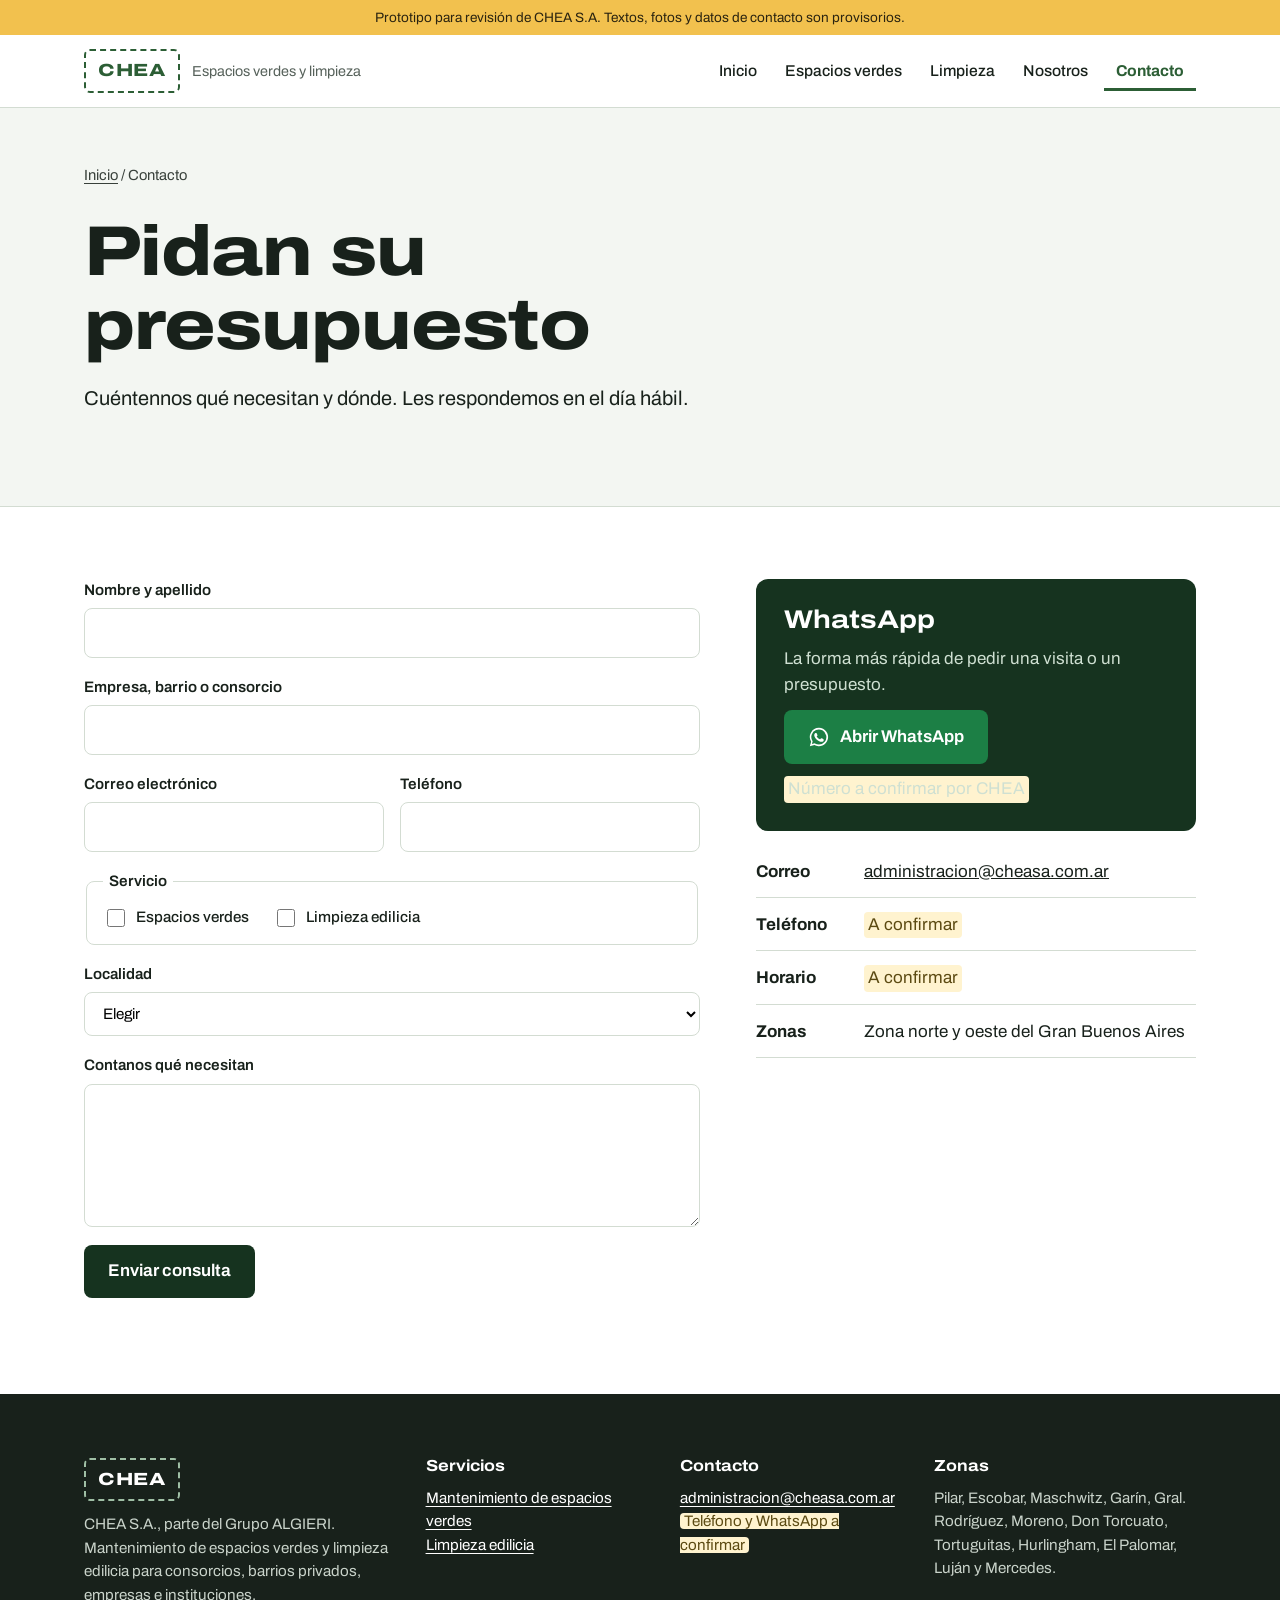
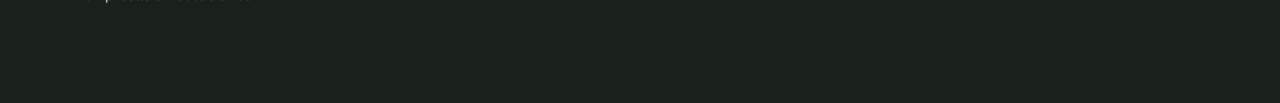
==== contacto/index.html @ 77648e19 "Prototipo del sitio CHEA: inicio, espacios verdes, limpieza, nosotros y contacto Co-Authored-By: Cla" ====
<!DOCTYPE html>
<html lang="es">
<head>
<meta charset="UTF-8">
<meta name="viewport" content="width=device-width, initial-scale=1">
<meta name="robots" content="noindex, nofollow">
<title>Contacto | CHEA</title>
<meta name="description" content="Pedí tu presupuesto de espacios verdes o limpieza.">
<link rel="preconnect" href="https://fonts.googleapis.com">
<link rel="preconnect" href="https://fonts.gstatic.com" crossorigin>
<link href="https://fonts.googleapis.com/css2?family=Archivo:wdth,wght@62..125,400..800&display=swap" rel="stylesheet">
<link rel="stylesheet" href="/styles.css">
</head>
<body class="pg-contacto">
<p class="demo-bar">Prototipo para revisión de CHEA S.A. Textos, fotos y datos de contacto son provisorios.</p>
<header class="site-head">
  <div class="wrap head-in">
    <a class="brand" href="/" aria-label="CHEA, ir al inicio">
      <span class="logo-slot" title="Acá va el logo de CHEA">CHEA</span>
      <span class="brand-sub">Espacios verdes y limpieza</span>
    </a>
    <button class="menu-btn" type="button" aria-expanded="false" aria-controls="menu">Menú</button>
    <nav id="menu" class="nav"><a href="/">Inicio</a><a href="/espacios-verdes/">Espacios verdes</a><a href="/limpieza/">Limpieza</a><a href="/nosotros/">Nosotros</a><a href="/contacto/" aria-current="page">Contacto</a></nav>
  </div>
</header>
<main>

<section class="page-hero">
  <div class="wrap">
    <p class="crumb"><a href="/">Inicio</a> / Contacto</p>
    <h1>Pidan su presupuesto</h1>
    <p class="hero-sub">Cuéntennos qué necesitan y dónde. Les respondemos en el día hábil.</p>
  </div>
</section>

<section class="contact">
  <div class="wrap contact-grid">
    <form id="contactForm" class="form">
      <label>Nombre y apellido<input name="nombre" autocomplete="name" required></label>
      <label>Empresa, barrio o consorcio<input name="empresa" autocomplete="organization"></label>
      <div class="two">
        <label>Correo electrónico<input type="email" name="email" autocomplete="email" required></label>
        <label>Teléfono<input type="tel" name="tel" autocomplete="tel"></label>
      </div>
      <fieldset>
        <legend>Servicio</legend>
        <label class="chk"><input type="checkbox" name="servicio" value="verdes"> Espacios verdes</label>
        <label class="chk"><input type="checkbox" name="servicio" value="limpieza"> Limpieza edilicia</label>
      </fieldset>
      <label>Localidad<select name="zona"><option value="">Elegir</option><option>Pilar</option><option>Escobar</option><option>Maschwitz</option><option>Garín</option><option>Gral. Rodríguez</option><option>Moreno</option><option>Don Torcuato</option><option>Tortuguitas</option><option>Hurlingham</option><option>El Palomar</option><option>Luján</option><option>Mercedes</option><option>Otra</option></select></label>
      <label>Contanos qué necesitan<textarea name="mensaje" rows="5"></textarea></label>
      <button class="btn btn-dark" type="submit">Enviar consulta</button>
      <p id="formMsg" class="form-msg" role="status" hidden></p>
    </form>
    <aside class="contact-side">
      <div id="whatsapp" class="wa-card">
        <h2>WhatsApp</h2>
        <p>La forma más rápida de pedir una visita o un presupuesto.</p>
        <a class="btn btn-wa" href="#whatsapp"><svg viewBox="0 0 24 24" aria-hidden="true"><path fill="currentColor" d="M12 2a10 10 0 0 0-8.6 15.1L2 22l5-1.3A10 10 0 1 0 12 2Zm0 18.2c-1.6 0-3.1-.4-4.4-1.2l-.3-.2-3 .8.8-2.9-.2-.3A8.2 8.2 0 1 1 12 20.2Zm4.5-6.1c-.2-.1-1.5-.7-1.7-.8-.2-.1-.4-.1-.6.1l-.8 1c-.1.2-.3.2-.5.1a6.7 6.7 0 0 1-3.3-2.9c-.3-.4.2-.4.7-1.3.1-.2 0-.3 0-.4l-.8-1.8c-.2-.5-.4-.4-.6-.4h-.5c-.2 0-.4.1-.7.3-.2.3-.9.9-.9 2.1s.9 2.4 1 2.6c.1.2 1.8 2.8 4.4 3.9 1.6.7 2.3.8 3.1.6.5-.1 1.5-.6 1.7-1.2.2-.6.2-1.1.2-1.2-.1-.1-.3-.2-.5-.3Z"/></svg>Abrir WhatsApp</a>
        <p class="ph">Número a confirmar por CHEA</p>
      </div>
      <dl class="data">
        <div><dt>Correo</dt><dd><a href="mailto:administracion@cheasa.com.ar">administracion@cheasa.com.ar</a></dd></div>
        <div><dt>Teléfono</dt><dd class="ph">A confirmar</dd></div>
        <div><dt>Horario</dt><dd class="ph">A confirmar</dd></div>
        <div><dt>Zonas</dt><dd>Zona norte y oeste del Gran Buenos Aires</dd></div>
      </dl>
    </aside>
  </div>
</section>

</main>
<footer class="site-foot">
  <div class="wrap foot-grid">
    <div>
      <span class="logo-slot logo-light">CHEA</span>
      <p>CHEA S.A., parte del Grupo ALGIERI. Mantenimiento de espacios verdes y limpieza edilicia para consorcios, barrios privados, empresas e instituciones.</p>
    </div>
    <div>
      <h2>Servicios</h2>
      <p><a href="/espacios-verdes/">Mantenimiento de espacios verdes</a><br><a href="/limpieza/">Limpieza edilicia</a></p>
    </div>
    <div>
      <h2>Contacto</h2>
      <p><a href="mailto:administracion@cheasa.com.ar">administracion@cheasa.com.ar</a><br><span class="ph">Teléfono y WhatsApp a confirmar</span></p>
    </div>
    <div>
      <h2>Zonas</h2>
      <p>Pilar, Escobar, Maschwitz, Garín, Gral. Rodríguez, Moreno, Don Torcuato, Tortuguitas, Hurlingham, El Palomar, Luján y Mercedes.</p>
    </div>
  </div>
</footer>
<a class="wa-float" href="/contacto/#whatsapp" aria-label="Escribirnos por WhatsApp"><svg viewBox="0 0 24 24" aria-hidden="true"><path fill="currentColor" d="M12 2a10 10 0 0 0-8.6 15.1L2 22l5-1.3A10 10 0 1 0 12 2Zm0 18.2c-1.6 0-3.1-.4-4.4-1.2l-.3-.2-3 .8.8-2.9-.2-.3A8.2 8.2 0 1 1 12 20.2Zm4.5-6.1c-.2-.1-1.5-.7-1.7-.8-.2-.1-.4-.1-.6.1l-.8 1c-.1.2-.3.2-.5.1a6.7 6.7 0 0 1-3.3-2.9c-.3-.4.2-.4.7-1.3.1-.2 0-.3 0-.4l-.8-1.8c-.2-.5-.4-.4-.6-.4h-.5c-.2 0-.4.1-.7.3-.2.3-.9.9-.9 2.1s.9 2.4 1 2.6c.1.2 1.8 2.8 4.4 3.9 1.6.7 2.3.8 3.1.6.5-.1 1.5-.6 1.7-1.2.2-.6.2-1.1.2-1.2-.1-.1-.3-.2-.5-.3Z"/></svg><span>WhatsApp</span></a>
<script>
(function(){
  var b=document.querySelector('.menu-btn'),n=document.getElementById('menu');
  b.addEventListener('click',function(){var o=n.classList.toggle('open');b.setAttribute('aria-expanded',o);});
  var f=document.getElementById('contactForm');
  if(f)f.addEventListener('submit',function(e){e.preventDefault();
    var m=document.getElementById('formMsg');
    m.textContent='Consulta lista para enviar. En el sitio publicado llega por correo a administracion@cheasa.com.ar.';
    m.hidden=false;});
})();
</script>
</body>
</html>
---- styles.css ----
/* Prototipo sitio CHEA S.A. */
:root{
  --grass-1:#2C5E35;
  --grass-2:#265331;
  --deep:#16331F;
  --mist:#F3F6F2;
  --ink:#18211B;
  --stone:#56615A;
  --line:#D3DCD2;
  --water:#245E8A;
  --water-mist:#E7EFF5;
  --wa:#1C7F45;
  --wa-hover:#166B3A;
  --font:"Archivo", "Segoe UI", system-ui, sans-serif;
  --wrap:1160px;
}
*{box-sizing:border-box}
html{scroll-behavior:smooth}
@media (prefers-reduced-motion:reduce){html{scroll-behavior:auto}}
body{margin:0;font-family:var(--font);font-variation-settings:"wdth" 100;color:var(--ink);background:#fff;line-height:1.55;font-size:1.0625rem}
img{max-width:100%;display:block}
a{color:inherit}
:focus-visible{outline:3px solid #F2C14E;outline-offset:3px}
.wrap{max-width:var(--wrap);margin:0 auto;padding:0 24px}
@media (max-width:600px){.wrap{padding:0 16px}}

h1,h2,h3{font-variation-settings:"wdth" 118;line-height:1.05;margin:0}
h1{font-weight:800;font-size:clamp(2.3rem,6vw,4.4rem);letter-spacing:-.015em;max-width:16ch}
.sec-title{font-weight:750;font-size:clamp(1.6rem,3vw,2.2rem);margin-bottom:14px;max-width:24ch}
.sec-lead{color:var(--stone);max-width:60ch;margin:0 0 32px}
.hero-sub{font-size:clamp(1.05rem,1.6vw,1.25rem);max-width:56ch;margin:20px 0 28px}
.fine{color:var(--stone);font-size:.95rem;margin:18px 0 0}

/* Barra de prototipo */
.demo-bar{margin:0;background:#F2C14E;color:#2B2410;text-align:center;font-size:.85rem;padding:7px 16px}

/* Header */
.site-head{background:#fff;border-bottom:1px solid var(--line);position:sticky;top:0;z-index:20}
.head-in{display:flex;align-items:center;gap:24px;min-height:72px}
.brand{display:flex;align-items:center;gap:12px;text-decoration:none;margin-right:auto}
.logo-slot{display:inline-grid;place-items:center;font-weight:800;font-variation-settings:"wdth" 125;letter-spacing:.04em;
  padding:6px 12px;border:2px dashed var(--grass-1);color:var(--grass-1);border-radius:6px;font-size:1.1rem}
.logo-light{border-color:#9FBFA5;color:#fff}
.brand-sub{font-size:.9rem;color:var(--stone)}
.nav{display:flex;gap:4px}
.nav a{text-decoration:none;padding:8px 12px;border-radius:6px;font-weight:500;font-size:.98rem}
.nav a:hover{background:var(--mist)}
.nav a[aria-current="page"]{color:var(--grass-1);font-weight:700;box-shadow:inset 0 -3px 0 var(--grass-1);border-radius:0}
.menu-btn{display:none;font:inherit;font-weight:600;background:none;border:1px solid var(--line);border-radius:6px;padding:8px 14px;cursor:pointer}
@media (max-width:900px){
  .brand-sub{display:none}
  .menu-btn{display:block}
  .nav{display:none;position:absolute;left:0;right:0;top:100%;background:#fff;flex-direction:column;padding:8px 16px 16px;border-bottom:1px solid var(--line)}
  .nav.open{display:flex}
  .nav a[aria-current="page"]{box-shadow:inset 3px 0 0 var(--grass-1)}
}

/* Texturas: césped cortado en franjas y piso de baldosas */
.lawn{background-color:var(--grass-1);
  background-image:repeating-linear-gradient(97deg,var(--grass-1) 0 120px,var(--grass-2) 120px 240px);color:#fff}
.tiles{background-color:var(--water-mist);
  background-image:linear-gradient(#fff 2px,transparent 2px),linear-gradient(90deg,#fff 2px,transparent 2px);
  background-size:72px 72px;color:var(--ink)}

/* Hero inicio */
.hero{padding:clamp(72px,12vw,150px) 0 clamp(64px,10vw,120px)}
.hero h1{max-width:14ch}
.actions{display:flex;flex-wrap:wrap;gap:12px}

/* Botones */
.btn{display:inline-flex;align-items:center;gap:10px;font:inherit;font-weight:650;text-decoration:none;border-radius:8px;padding:14px 22px;border:2px solid transparent;cursor:pointer;line-height:1.2}
.btn svg{width:22px;height:22px;flex:none}
.btn-wa{background:var(--wa);color:#fff}
.btn-wa:hover{background:var(--wa-hover)}
.btn-ghost-light{border-color:rgba(255,255,255,.75);color:#fff}
.btn-ghost-light:hover{background:rgba(255,255,255,.12)}
.btn-dark{background:var(--deep);color:#fff}
.btn-dark:hover{background:var(--ink)}

/* Servicios */
.services{padding:96px 0}
.svc-grid{display:grid;grid-template-columns:1fr 1fr;gap:28px}
.svc{border:1px solid var(--line);border-radius:12px;overflow:hidden;display:flex;flex-direction:column}
.svc-tex{height:120px}
.svc-body{padding:28px 28px 32px;display:flex;flex-direction:column;gap:12px;flex:1}
.svc-body h3{font-size:1.6rem;font-weight:750}
.svc-body p{margin:0;color:var(--stone)}
.svc-verdes h3{color:var(--grass-1)}
.svc-limpieza h3{color:var(--water)}
.more{margin-top:auto;font-weight:650;text-underline-offset:4px}
.svc-verdes .more{color:var(--grass-1)}
.svc-limpieza .more{color:var(--water)}
@media (max-width:760px){.svc-grid{grid-template-columns:1fr}}

.ticks{list-style:none;padding:0;margin:4px 0 8px;display:grid;gap:6px}
.ticks li{padding-left:26px;position:relative}
.ticks li::before{content:"";position:absolute;left:2px;top:.45em;width:12px;height:7px;border-left:2.5px solid currentColor;border-bottom:2.5px solid currentColor;transform:rotate(-45deg);color:var(--grass-1)}
.pg-limpieza .ticks li::before,.svc-limpieza .ticks li::before{color:var(--water)}
.ticks.big{gap:12px;font-size:1.1rem}

/* Clientes */
.clients{background:var(--mist);padding:88px 0}
.client-list{display:grid;grid-template-columns:repeat(4,1fr);gap:0;margin:24px 0 0}
.client-list div{padding:4px 24px 4px 0;border-left:3px solid var(--grass-1);padding-left:18px}
.client-list dt{font-weight:700;font-size:1.15rem;font-variation-settings:"wdth" 112}
.client-list dd{margin:6px 0 0;color:var(--stone)}
@media (max-width:900px){.client-list{grid-template-columns:1fr 1fr;row-gap:28px}}
@media (max-width:520px){.client-list{grid-template-columns:1fr}}

/* Proceso */
.process{padding:96px 0}
.steps{list-style:none;padding:0;margin:28px 0 0;display:grid;grid-template-columns:repeat(4,1fr);gap:24px;counter-reset:s}
.steps li{counter-increment:s;border-top:2px solid var(--ink);padding-top:16px;display:grid;gap:6px}
.steps li::before{content:counter(s);font-weight:800;font-variation-settings:"wdth" 125;font-size:1.9rem;color:var(--grass-1);line-height:1}
.steps b{font-size:1.15rem}
.steps span{color:var(--stone)}
@media (max-width:900px){.steps{grid-template-columns:1fr 1fr}}
@media (max-width:520px){.steps{grid-template-columns:1fr}}

/* Zonas */
.zones{background:var(--deep);color:#fff;padding:88px 0}
.zones .fine{color:#B9CDBC}
.zone-list{list-style:none;padding:0;margin:28px 0 0;display:flex;flex-wrap:wrap;gap:10px 12px}
.zone-list li{font-variation-settings:"wdth" 112;font-weight:600;font-size:clamp(1.15rem,2.2vw,1.6rem);padding:6px 16px;border:1.5px solid #5E8A68;border-radius:999px}

/* Fotos (espacios reservados) */
.gallery{padding:96px 0}
.gal-grid{display:grid;grid-template-columns:repeat(3,1fr);grid-auto-rows:220px;gap:16px;margin-top:24px}
.gal-grid .tall{grid-row:span 2}
.gal-grid .wide{grid-column:span 2}
.gal-grid.three{grid-auto-rows:260px}
@media (max-width:760px){.gal-grid{grid-template-columns:1fr 1fr;grid-auto-rows:170px}.gal-grid .wide{grid-column:span 2}}
.photo{margin:0;border-radius:10px;border:2px dashed #A9B8AA;background:var(--mist);display:grid;place-items:center;text-align:center;padding:16px;color:var(--stone);font-size:.92rem;min-height:200px}
.gal-grid .photo{min-height:0}

/* CTA */
.cta-band{background:var(--grass-1);background-image:repeating-linear-gradient(97deg,var(--grass-1) 0 120px,var(--grass-2) 120px 240px);color:#fff;padding:80px 0}
.cta-in h2{font-weight:800;font-size:clamp(1.8rem,4vw,2.8rem);max-width:20ch}
.cta-in p{max-width:52ch;margin:14px 0 26px;font-size:1.1rem}

/* Páginas de servicio */
.svc-hero{padding:56px 0 80px}
.page-hero{padding:56px 0 64px;background:var(--mist);border-bottom:1px solid var(--line)}
.crumb{margin:0 0 28px;font-size:.92rem;opacity:.85}
.crumb a{text-underline-offset:3px}
.tiles .btn-wa{box-shadow:0 0 0 4px #fff}
.detail{padding:88px 0}
.detail-grid{display:grid;grid-template-columns:1.2fr 1fr;gap:48px;align-items:start}
.detail-grid .photo.tall{min-height:420px}
@media (max-width:820px){.detail-grid{grid-template-columns:1fr}.detail-grid .photo.tall{min-height:260px}}
.prose .sec-title + p,.prose .sec-title + ul{margin-bottom:40px}
.freq{background:var(--mist);padding:80px 0}
.pg-limpieza .freq{background:var(--water-mist)}
.freq-grid{display:grid;grid-template-columns:repeat(3,1fr);gap:20px;margin-top:24px}
.freq-grid div{background:#fff;border-radius:10px;padding:24px;display:grid;gap:6px}
.freq-grid b{font-size:1.25rem;font-variation-settings:"wdth" 112}
.freq-grid span{color:var(--stone)}
@media (max-width:760px){.freq-grid{grid-template-columns:1fr}}

/* Marcadores de contenido pendiente */
.ph{background:#FFF3CF;border-radius:4px;padding:0 4px;color:#5C4A12}
.lawn .ph,.page-hero .ph{color:#5C4A12}
.ph-block{border:2px dashed #E0C46A;background:#FFF9E6;border-radius:8px;padding:18px 20px;color:#5C4A12;max-width:60ch}
.logo-row{list-style:none;padding:0;margin:24px 0 0;display:grid;grid-template-columns:repeat(4,1fr);gap:16px}
.ph-logo{border:2px dashed #A9B8AA;border-radius:8px;height:96px;display:grid;place-items:center;color:var(--stone);background:#fff}
@media (max-width:640px){.logo-row{grid-template-columns:1fr 1fr}}

/* Contacto */
.contact{padding:72px 0 96px}
.contact-grid{display:grid;grid-template-columns:1.4fr 1fr;gap:56px;align-items:start}
@media (max-width:860px){.contact-grid{grid-template-columns:1fr}}
.form{display:grid;gap:18px}
.form label{display:grid;gap:6px;font-weight:600;font-size:.95rem}
.form input,.form select,.form textarea{font:inherit;font-weight:400;padding:12px 14px;border:1.5px solid var(--line);border-radius:8px;background:#fff;width:100%}
.form input:focus,.form select:focus,.form textarea:focus{border-color:var(--grass-1);outline:none;box-shadow:0 0 0 3px rgba(44,94,53,.2)}
.form .two{display:grid;grid-template-columns:1fr 1fr;gap:16px}
@media (max-width:560px){.form .two{grid-template-columns:1fr}}
.form fieldset{border:1.5px solid var(--line);border-radius:8px;padding:12px 16px 14px;display:flex;flex-wrap:wrap;gap:8px 24px}
.form legend{font-weight:600;font-size:.95rem;padding:0 6px}
.form .chk{display:flex;align-items:center;gap:8px;font-weight:500}
.form .chk input{width:18px;height:18px;accent-color:var(--grass-1)}
.form .btn{justify-self:start}
.form-msg{margin:0;background:var(--mist);border-left:4px solid var(--grass-1);padding:12px 16px;border-radius:0 8px 8px 0}
.wa-card{background:var(--deep);color:#fff;border-radius:12px;padding:28px;display:grid;gap:12px;scroll-margin-top:110px}
.wa-card h2{font-size:1.6rem}
.wa-card p{margin:0;color:#CFE0D2}
.wa-card .ph{justify-self:start}
.wa-card .btn{justify-self:start}
.data{margin:28px 0 0;display:grid;gap:14px}
.data div{display:grid;grid-template-columns:96px 1fr;gap:12px;border-bottom:1px solid var(--line);padding-bottom:12px}
.data dt{font-weight:700}
.data dd{margin:0}
.data dd.ph{justify-self:start}

/* Footer */
.site-foot{background:var(--ink);color:#C9D3CA;padding:64px 0 96px;font-size:.95rem}
.foot-grid{display:grid;grid-template-columns:1.4fr 1fr 1fr 1.2fr;gap:36px}
.foot-grid h2{font-size:1rem;color:#fff;margin-bottom:10px;font-variation-settings:"wdth" 112}
.foot-grid p{margin:12px 0 0}
.foot-grid a{color:#fff;text-underline-offset:3px}
@media (max-width:860px){.foot-grid{grid-template-columns:1fr 1fr}}
@media (max-width:520px){.foot-grid{grid-template-columns:1fr}}

/* WhatsApp flotante */
.wa-float{position:fixed;right:20px;bottom:20px;z-index:30;display:flex;align-items:center;gap:8px;background:var(--wa);color:#fff;text-decoration:none;font-weight:650;
  padding:12px 18px 12px 14px;border-radius:999px;box-shadow:0 6px 18px rgba(22,51,31,.3)}
.wa-float svg{width:26px;height:26px}
.wa-float:hover{background:var(--wa-hover)}
@media (max-width:520px){.wa-float span{display:none}.wa-float{padding:14px}}
.pg-contacto .wa-float{display:none}

@media print{.demo-bar,.wa-float,.site-head{position:static}}
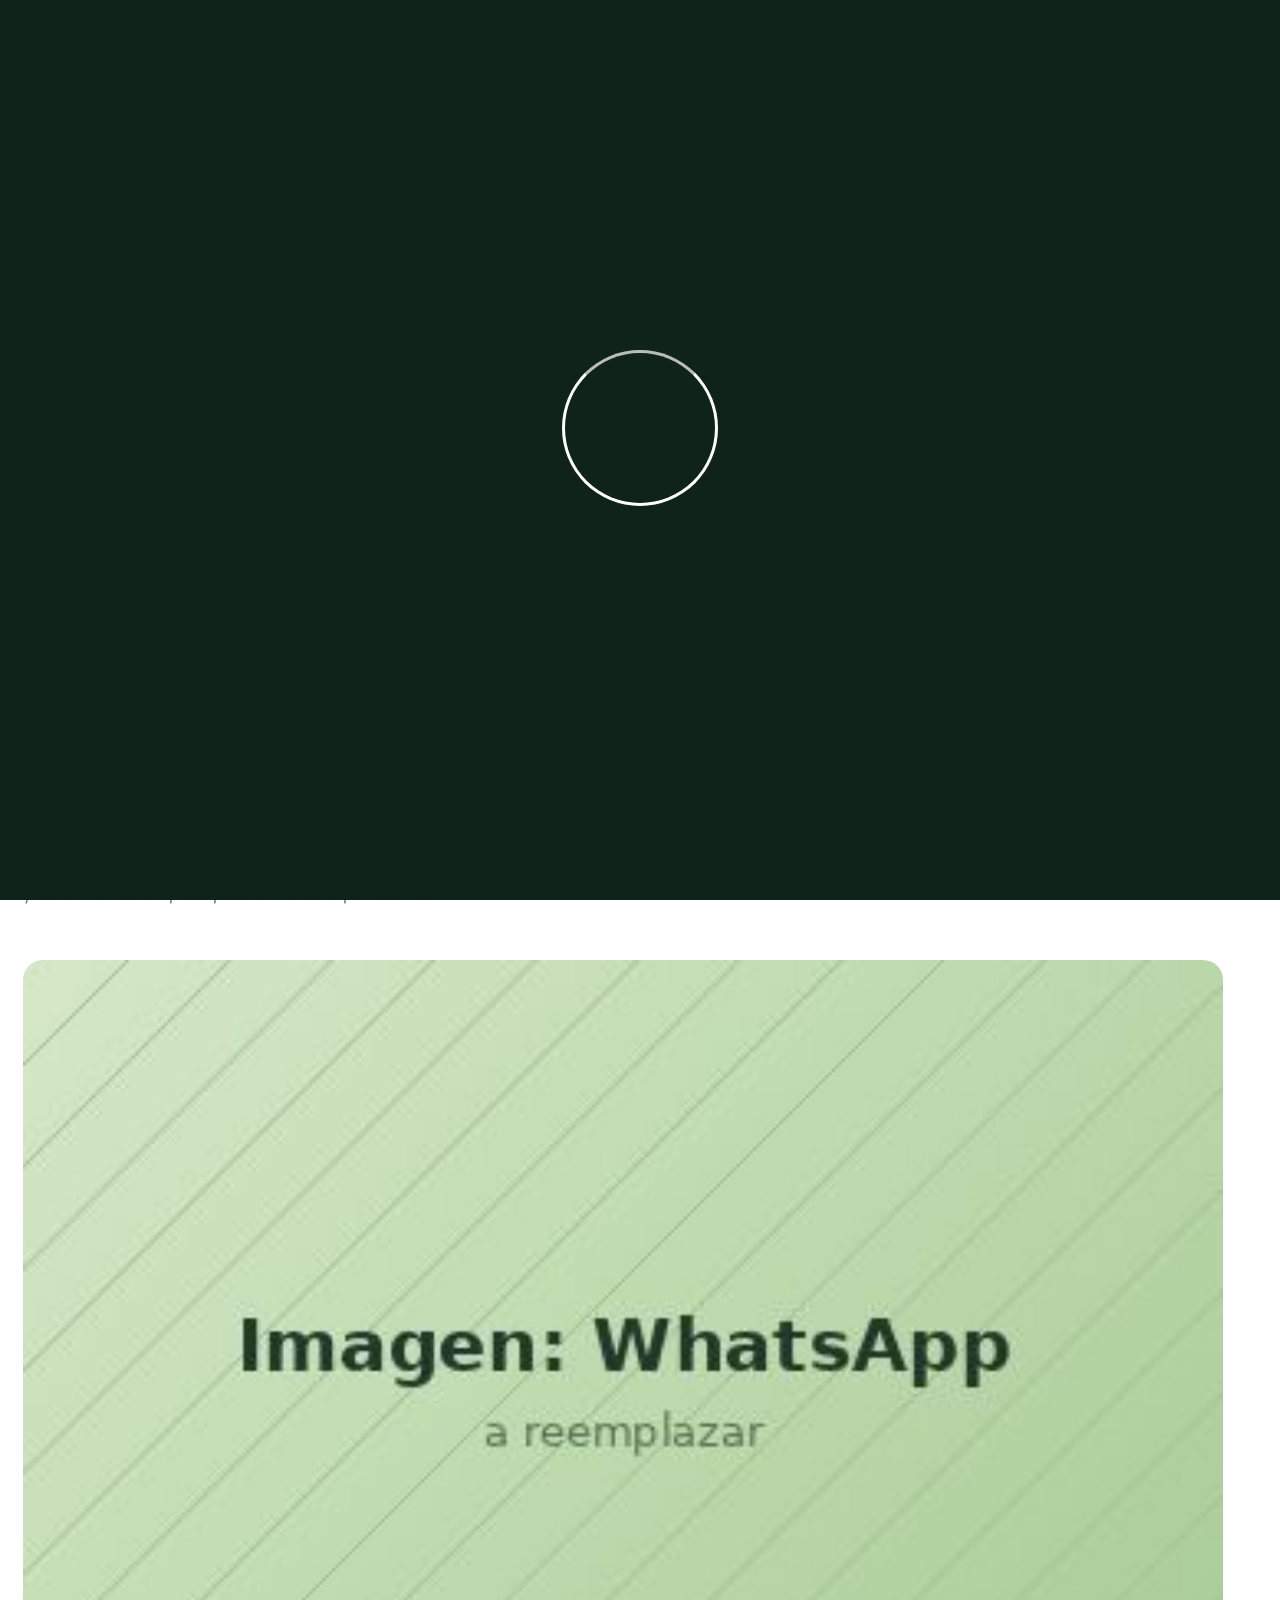
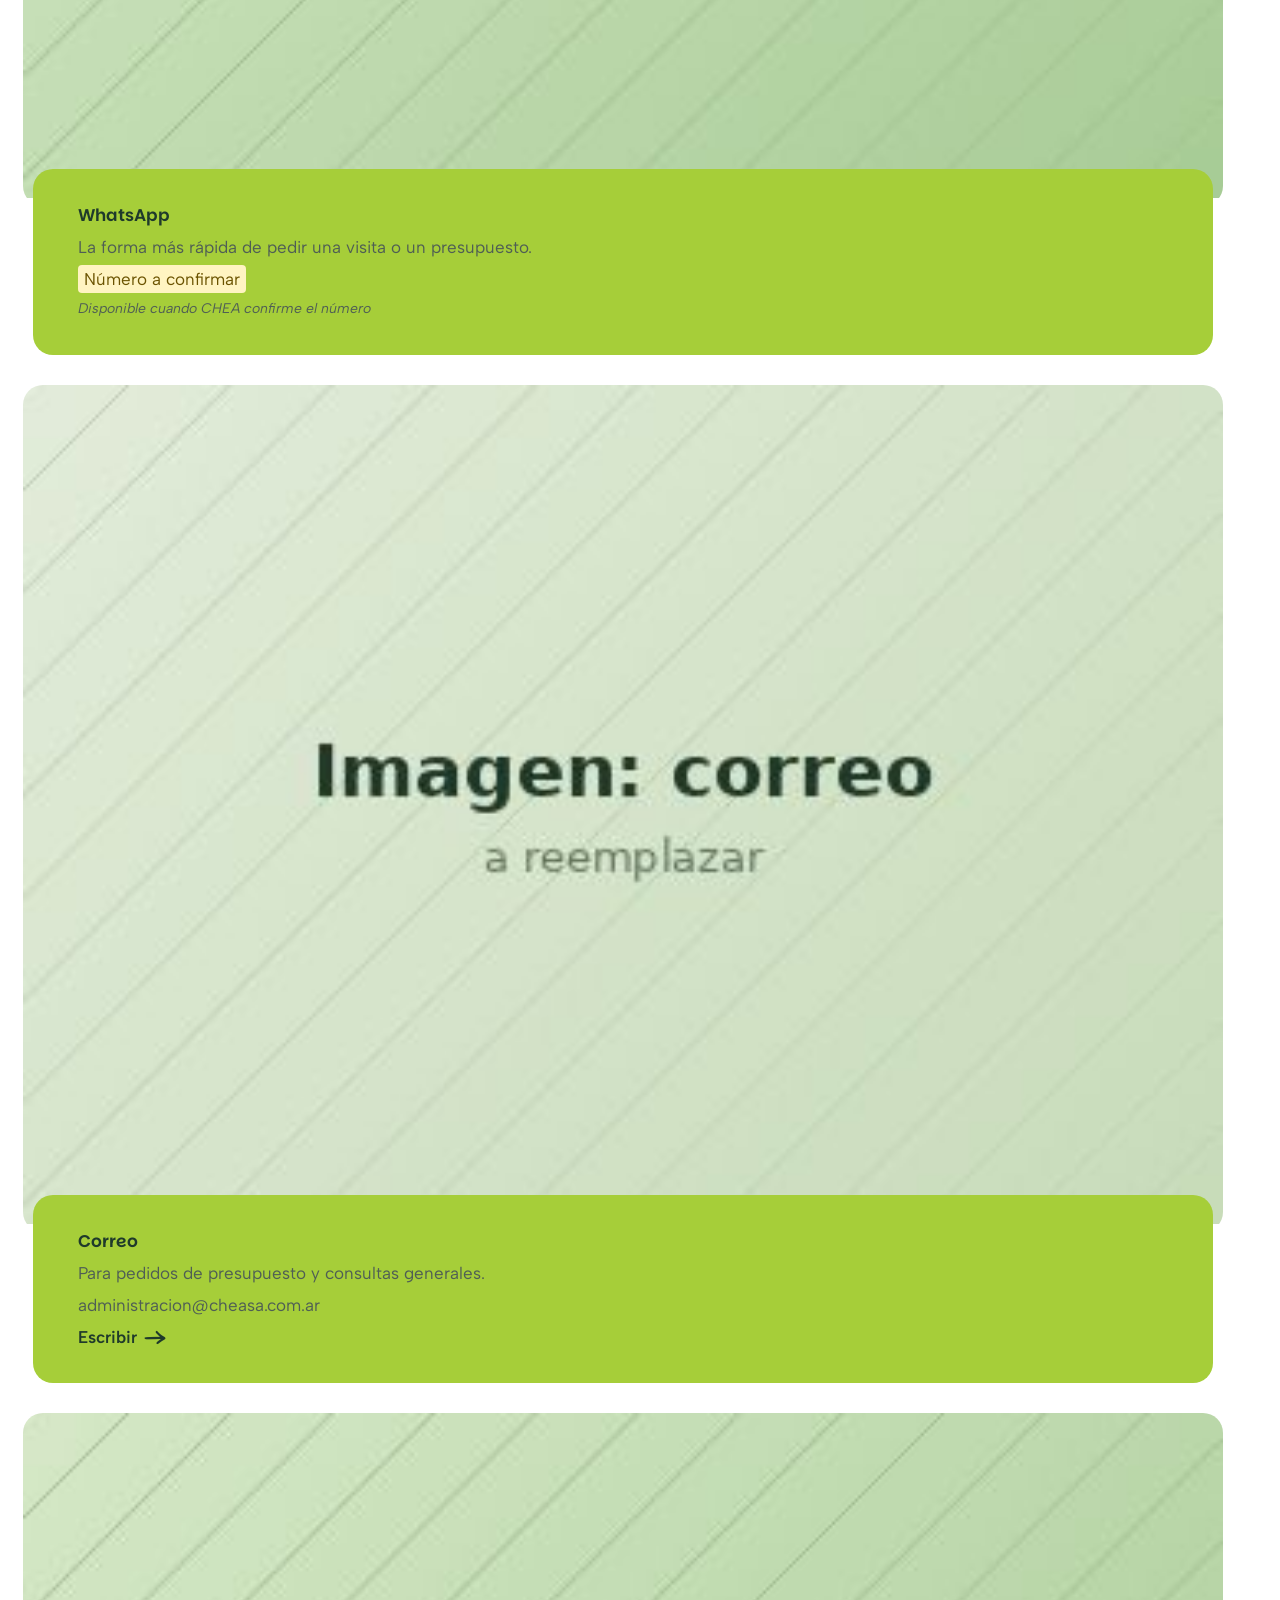
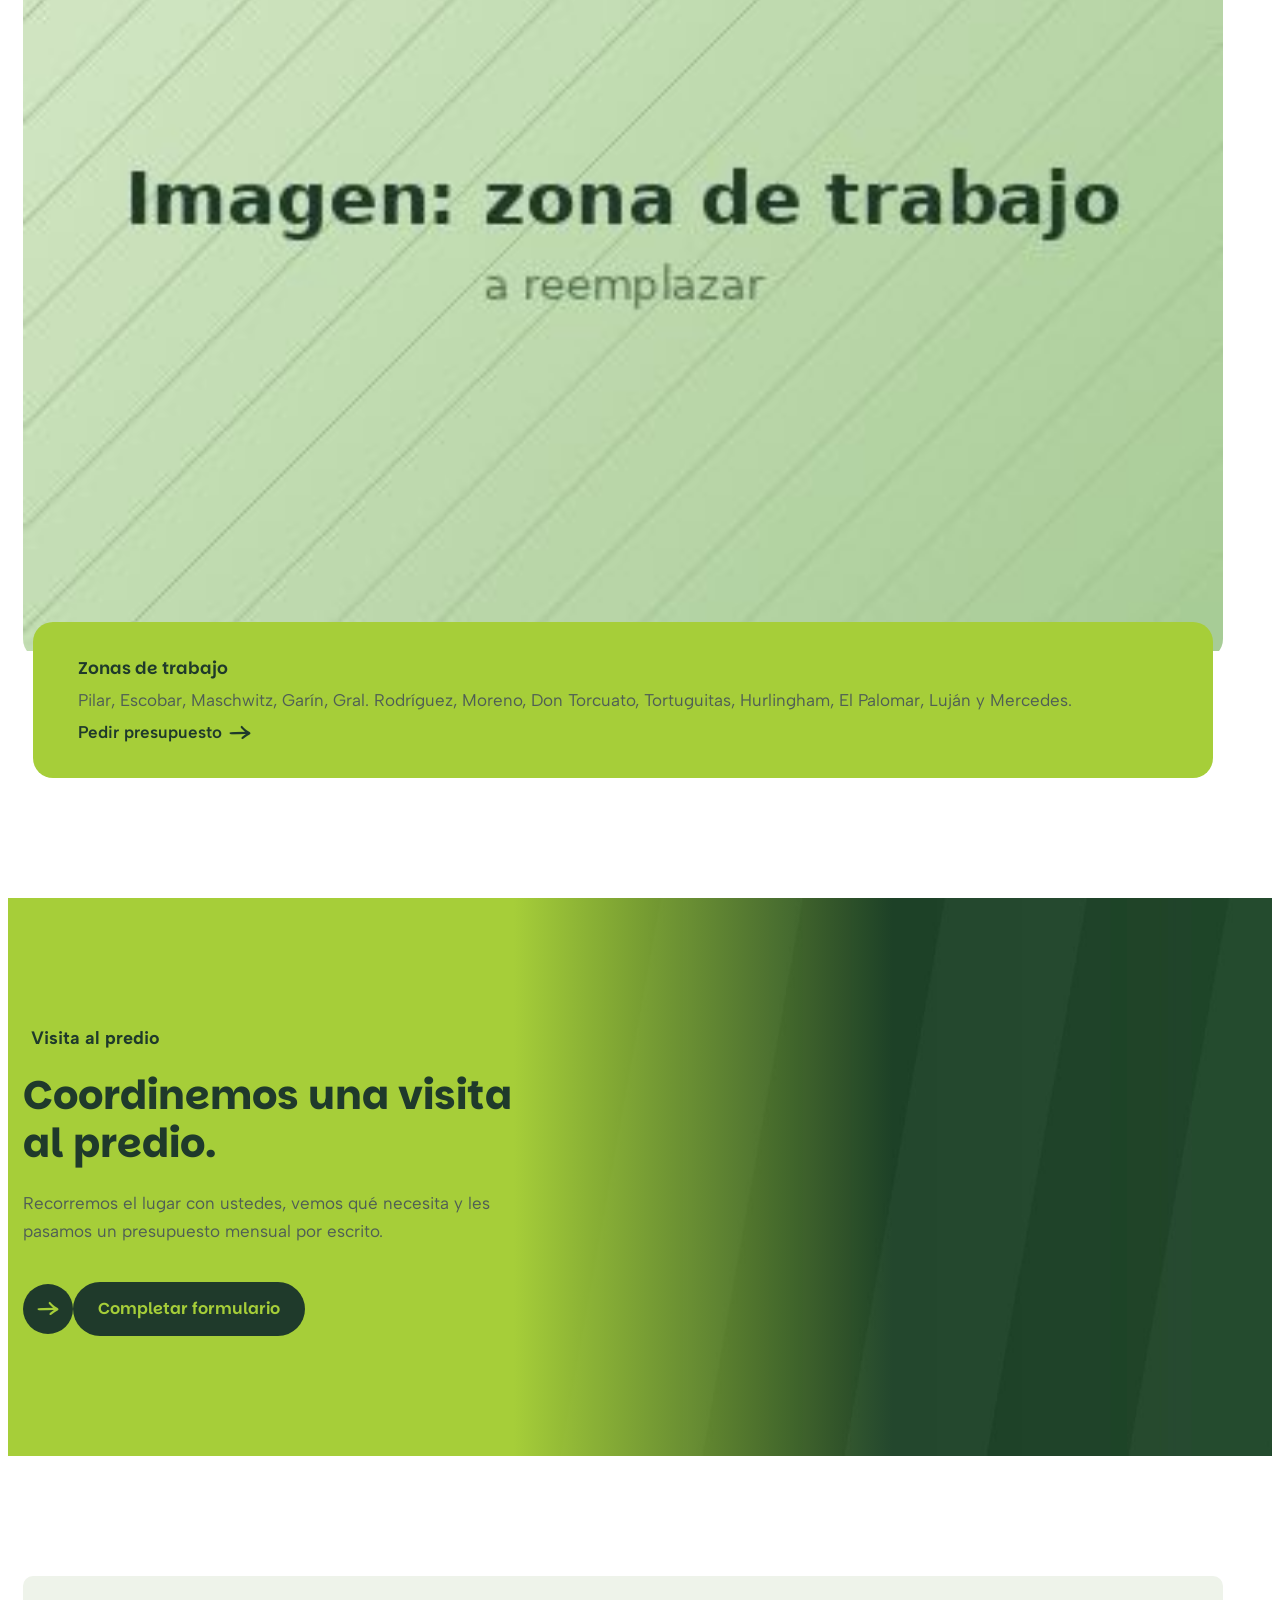
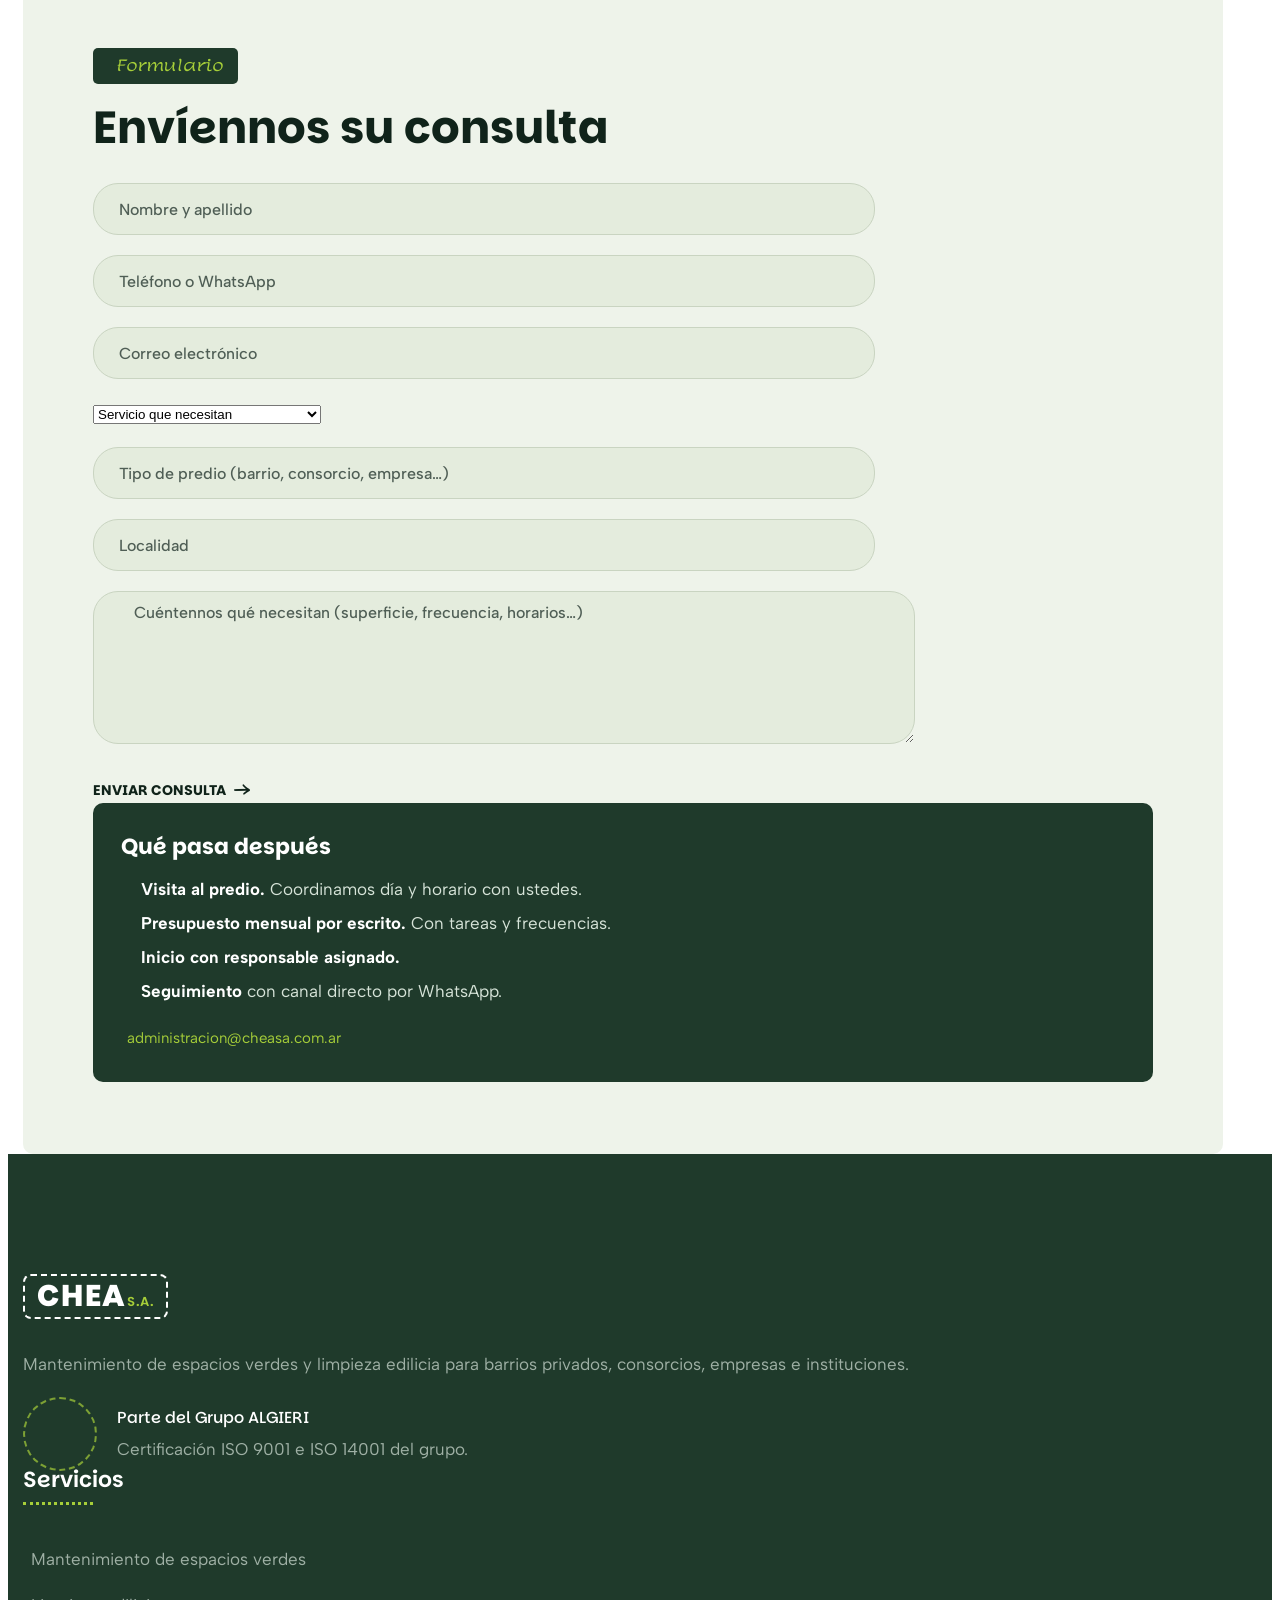
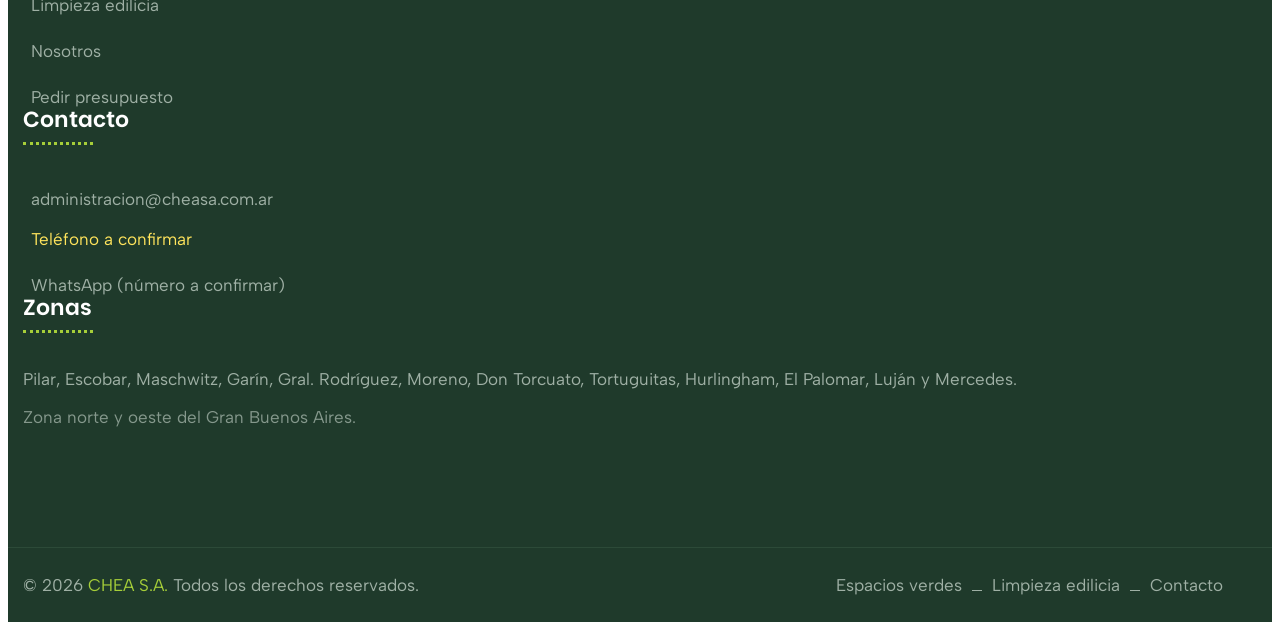
==== commit 64443864: "Sitio CHEA sobre el template Farmland: estilos, animaciones y paleta verde Co-Authored-By: Claude Op" ====
--- a/contacto/index.html
+++ b/contacto/index.html
@@ -1,106 +1,605 @@
 <!DOCTYPE html>
 <html lang="es">
+
 <head>
-<meta charset="UTF-8">
-<meta name="viewport" content="width=device-width, initial-scale=1">
-<meta name="robots" content="noindex, nofollow">
-<title>Contacto | CHEA</title>
-<meta name="description" content="Pedí tu presupuesto de espacios verdes o limpieza.">
-<link rel="preconnect" href="https://fonts.googleapis.com">
-<link rel="preconnect" href="https://fonts.gstatic.com" crossorigin>
-<link href="https://fonts.googleapis.com/css2?family=Archivo:wdth,wght@62..125,400..800&display=swap" rel="stylesheet">
-<link rel="stylesheet" href="/styles.css">
+    <meta charset="UTF-8" />
+    <meta name="viewport" content="width=device-width, initial-scale=1.0" />
+    <title>Contacto | Pedir presupuesto | CHEA S.A.</title>
+    <meta name="description" content="Pidan su presupuesto de mantenimiento de espacios verdes o limpieza edilicia. CHEA S.A., zona norte y oeste del GBA." />
+    <meta name="robots" content="noindex, nofollow" />
+    <script>window.odometerOptions = { format: "(ddd)" };</script>
+    <link rel="apple-touch-icon" sizes="180x180" href="/assets/images/favicons/apple-touch-icon.png" />
+    <link rel="icon" type="image/png" sizes="32x32" href="/assets/images/favicons/favicon-32x32.png" />
+    <link rel="icon" type="image/png" sizes="16x16" href="/assets/images/favicons/favicon-16x16.png" />
+
+    <link rel="stylesheet" href="/assets/vendors/animate/animate.min.css" />
+    <link rel="stylesheet" href="/assets/vendors/animate/custom-animate.css" />
+    <link rel="stylesheet" href="/assets/vendors/aos/aos.css" />
+    <link rel="stylesheet" href="/assets/vendors/bootstrap/css/bootstrap.min.css" />
+    <link rel="stylesheet" href="/assets/vendors/fontawesome/css/all.min.css" />
+    <link rel="stylesheet" href="/assets/vendors/nice-select/nice-select.css" />
+    <link rel="stylesheet" href="/assets/vendors/odometer/odometer.min.css" />
+    <link rel="stylesheet" href="/assets/vendors/swiper/swiper.min.css" />
+    <link rel="stylesheet" href="/assets/vendors/thm-icons/style.css" />
+    <!-- Module css -->
+    <link rel="stylesheet" href="/assets/css/module-css/01-header-section.css" />
+    <link rel="stylesheet" href="/assets/css/module-css/02-banner-section.css" />
+    <link rel="stylesheet" href="/assets/css/module-css/03-about-section.css" />
+    <link rel="stylesheet" href="/assets/css/module-css/04-fact-counter-section.css" />
+    <link rel="stylesheet" href="/assets/css/module-css/07-footer-section.css" />
+    <link rel="stylesheet" href="/assets/css/module-css/09-breadcrumb-section.css" />
+    <link rel="stylesheet" href="/assets/css/module-css/10-contact.css" />
+    <link rel="stylesheet" href="/assets/css/module-css/11-services-section.css" />
+    <!-- Template styles -->
+    <link rel="stylesheet" href="/assets/css/style.css" />
+    <link rel="stylesheet" href="/assets/css/responsive.css" />
+    <!-- CHEA overrides (siempre al final) -->
+    <link rel="stylesheet" href="/assets/css/chea.css" />
 </head>
-<body class="pg-contacto">
-<p class="demo-bar">Prototipo para revisión de CHEA S.A. Textos, fotos y datos de contacto son provisorios.</p>
-<header class="site-head">
-  <div class="wrap head-in">
-    <a class="brand" href="/" aria-label="CHEA, ir al inicio">
-      <span class="logo-slot" title="Acá va el logo de CHEA">CHEA</span>
-      <span class="brand-sub">Espacios verdes y limpieza</span>
+
+<body class="body-bg-1">
+
+    <div class="chea-demo-bar" role="note">Prototipo para revisión de CHEA S.A. Textos, fotos y datos de contacto son provisorios.</div>
+
+    <!-- Preloader -->
+    <div class="loader-wrap">
+        <div class="preloader">
+            <div id="handle-preloader" class="handle-preloader">
+                <div class="layer layer-one">
+                    <span class="overlay"></span>
+                </div>
+                <div class="layer layer-three">
+                    <span class="overlay"></span>
+                </div>
+                <div class="layer layer-two">
+                    <span class="overlay"></span>
+                </div>
+                <div class="animation-preloader">
+                    <div class="spinner"></div>
+                </div>
+            </div>
+        </div>
+    </div>
+    <!-- Preloader End -->
+
+    <!-- Cursor -->
+    <div class="cursor"></div>
+    <div class="cursor-follower"></div>
+    <!-- Cursor End -->
+
+    <div class="page-wrapper boxed_wrapper">
+
+        <header class="main-header main-header-style1">
+
+            <div class="main-header-style1__content">
+                <div class="container">
+                    <div class="main-header-style1__content-inner">
+
+                        <div class="main-header-style1__content-top">
+
+                            <div class="main-header-style1__content-top-left">
+                                <div class="icon-holder">
+                                    <i class="fa fa-leaf"></i>
+                                </div>
+                                <div class="text-box">
+                                    <p><span>Zona norte y oeste del GBA –</span> espacios verdes y limpieza edilicia</p>
+                                </div>
+                                <div class="btn-box">
+                                    <a href="/contacto/" aria-label="Ir a contacto"><i class="icon-arrow"></i></a>
+                                </div>
+                            </div>
+                            <div class="main-header-style1__content-top-right">
+                                <div class="header-phone-style1">
+                                    <div class="icon">
+                                        <i class="icon-mail"></i>
+                                    </div>
+                                    <div class="text">
+                                        <p><a href="mailto:administracion@cheasa.com.ar">administracion@cheasa.com.ar</a> Teléfono a confirmar</p>
+                                    </div>
+                                </div>
+                            </div>
+                        </div>
+
+                        <div class="main-header-style1__content-bottom">
+                            <div class="main-header-style1__content-bottom-left">
+                                <div class="header-logo-box-style1">
+                                    <a href="/" class="chea-wordmark " aria-label="CHEA S.A., ir al inicio">CHEA<span>S.A.</span></a>
+                                </div>
+
+                                <!--Start Main Menu Style1-->
+                                <nav class="main-menu main-menu-style1">
+                                    <div class="main-menu__wrapper clearfix">
+                                        <div class="main-menu__wrapper-inner">
+                                            <div class="sticky-logo-box-style1">
+                                                <a href="/" class="chea-wordmark chea-wordmark--sticky" aria-label="CHEA S.A., ir al inicio">CHEA<span>S.A.</span></a>
+                                            </div>
+                                            <div class="main-menu-style1__left">
+                                                <div class="main-menu-box">
+                                                    <a href="#" class="mobile-nav__toggler" aria-label="Abrir menú">
+                                                        <i class="fa fa-bars"></i>
+                                                    </a>
+
+                                                    <ul class="main-menu__list">
+                                                        <li><a href="/">Inicio</a></li>
+                                                        <li class="dropdown">
+                                                            <a href="#">Servicios</a>
+                                                            <ul>
+                                                                <li><a href="/espacios-verdes/">Espacios verdes</a></li>
+                                                                <li><a href="/limpieza/">Limpieza edilicia</a></li>
+                                                            </ul>
+                                                        </li>
+                                                        <li><a href="/nosotros/">Nosotros</a></li>
+                                                        <li class="current"><a href="/contacto/">Contacto</a></li>
+                                                    </ul>
+                                                </div>
+
+                                                <div class="header-btn-style1 header-sticky-btn-one">
+                                                    <a class="btn-one" href="/contacto/">
+                                                        <i class="icon-arrow"></i>
+                                                        <span class="txt">Pedir presupuesto</span>
+                                                    </a>
+                                                </div>
+
+                                            </div>
+                                        </div>
+                                    </div>
+                                </nav>
+                                <!--End Main Menu Style1-->
+                            </div>
+
+                            <div class="main-header-style1__content-bottom-right">
+                                <div class="header-btn-style1">
+                                    <a class="btn-one" href="/contacto/">
+                                        <i class="icon-arrow"></i>
+                                        <span class="txt">Pedir presupuesto</span>
+                                    </a>
+                                </div>
+
+                                <div class="header-address-style1">
+                                    <div class="icon">
+                                        <i class="icon-map-point"></i>
+                                    </div>
+                                    <div class="text">
+                                        <h4>Zona norte y oeste</h4>
+                                    </div>
+                                    <a href="/contacto/" class="btn-box1" aria-label="Ver zonas de trabajo">
+                                        <i class="icon-arrow"></i>
+                                    </a>
+                                </div>
+
+                            </div>
+
+                        </div>
+                    </div>
+                </div>
+            </div>
+
+        </header>
+
+
+        <div class="stricky-header stricky-header--style1 stricked-menu main-menu">
+            <div class="sticky-header__content"></div>
+        </div>
+
+        <!--Start breadcrumb Style1-->
+        <section class="breadcrumb-style1">
+            <div class="breadcrumb-style1-bg" style="background-image: url(/assets/images/chea/bc-contacto.jpg);">
+                <div class="breadcrumb-style1-bg__overlay"></div>
+            </div>
+            <div class="container">
+                <div class="inner-content">
+                    <div class="title">
+                        <h2>Contacto</h2>
+                        <p>Cuéntennos qué necesitan y dónde.</p>
+                    </div>
+                    <div class="breadcrumb-menu">
+                        <ul class="clearfix">
+                            <li><a href="/">Inicio</a></li>
+                            <li><span class="icon-arrow"></span></li>
+                            <li class="active">Contacto</li>
+                        </ul>
+                    </div>
+                </div>
+            </div>
+        </section>
+        <!--End breadcrumb Style1-->
+
+        <!--Start Location Info -->
+        <section class="location-info">
+            <div class="container">
+
+                <div class="sec-title withtext text-center sec-title-animation animation-style2">
+                    <div class="sub-title">
+                                    <div class="icon">
+                                        <i class="fa fa-leaf"></i>
+                                    </div>
+                                    <h4>Contacto</h4>
+                                </div>
+                    <h2 class="title-animation">Pidan su presupuesto</h2>
+                    <div class="text">
+                        <p>Cuéntennos qué necesitan y dónde está el predio. Coordinamos una visita <br>y les enviamos un presupuesto mensual por escrito.</p>
+                    </div>
+                </div>
+
+                <div class="row">
+
+                    <div class="col-xl-4 col-lg-4">
+                        <div class="location-info__single" id="whatsapp">
+                            <div class="location-info__single-img">
+                                <img src="/assets/images/chea/contacto-1.jpg" alt="Imagen provisoria: whatsapp">
+                            </div>
+
+                            <div class="location-info__single-content">
+                                <div class="location-info__single-content-title">
+                                    <h3>WhatsApp</h3>
+                                </div>
+                                <div class="location-info__single-content-text">
+                                    <p>La forma más rápida de pedir una visita o un presupuesto.</p>
+                                    <p class="chea-ph">Número a confirmar</p>
+                                </div>
+                                <div class="location-info__single-content-btn">
+                                    <span class="chea-ph-btn">Disponible cuando CHEA confirme el número</span>
+                                </div>
+                            </div>
+                        </div>
+                    </div>
+                    <div class="col-xl-4 col-lg-4">
+                        <div class="location-info__single" id="correo">
+                            <div class="location-info__single-img">
+                                <img src="/assets/images/chea/contacto-2.jpg" alt="Imagen provisoria: correo">
+                            </div>
+
+                            <div class="location-info__single-content">
+                                <div class="location-info__single-content-title">
+                                    <h3>Correo</h3>
+                                </div>
+                                <div class="location-info__single-content-text">
+                                    <p>Para pedidos de presupuesto y consultas generales.</p>
+                                    <p><a href="mailto:administracion@cheasa.com.ar">administracion@cheasa.com.ar</a></p>
+                                </div>
+                                <div class="location-info__single-content-btn">
+                                    <a href="mailto:administracion@cheasa.com.ar">Escribir <span class="icon-arrow"></span></a>
+                                </div>
+                            </div>
+                        </div>
+                    </div>
+                    <div class="col-xl-4 col-lg-4">
+                        <div class="location-info__single" id="zonas">
+                            <div class="location-info__single-img">
+                                <img src="/assets/images/chea/contacto-3.jpg" alt="Imagen provisoria: zonas de trabajo">
+                            </div>
+
+                            <div class="location-info__single-content">
+                                <div class="location-info__single-content-title">
+                                    <h3>Zonas de trabajo</h3>
+                                </div>
+                                <div class="location-info__single-content-text">
+                                    <p>Pilar, Escobar, Maschwitz, Garín, Gral. Rodríguez, Moreno, Don Torcuato, Tortuguitas, Hurlingham, El Palomar, Luján y Mercedes.</p>
+                                </div>
+                                <div class="location-info__single-content-btn">
+                                    <a href="#formulario">Pedir presupuesto <span class="icon-arrow"></span></a>
+                                </div>
+                            </div>
+                        </div>
+                    </div>
+                </div>
+            </div>
+        </section>
+        <!--End Location Info -->
+
+        <!-- Start Smiling Fields -->
+        <section class="smiling-fields">
+            <div class="smiling-fields__bg"
+                style="background-image: url(/assets/images/chea/visita-bg.jpg);">
+            </div>
+            <div class="container">
+                <div class="smiling-fields__content">
+                    <div class="sec-title-two sec-title-animation animation-style2">
+                        <div class="sub-title">
+                                    <div class="icon">
+                                        <i class="fa fa-map-marked-alt"></i>
+                                    </div>
+                                    <h4>Visita al predio</h4>
+                                </div>
+                        <h2 class="title-animation">Coordinemos una visita al predio.</h2>
+                    </div>
+                    <div class="smiling-fields__content-text">
+                        <p>Recorremos el lugar con ustedes, vemos qué necesita y les pasamos un presupuesto mensual por escrito.</p>
+                    </div>
+                    <div class="smiling-fields__content-btn">
+                        <a class="btn-one" href="#formulario">
+                            <i class="icon-arrow"></i>
+                            <span class="txt">Completar formulario</span>
+                        </a>
+                    </div>
+                </div>
+            </div>
+        </section>
+        <!-- End Smiling Fields -->
+
+
+        <!-- Start Main Contact Form -->
+        <section class="main-contact-form" id="formulario">
+            <div class="container">
+                <div class="main-contact-form__inner">
+                    <div class="sec-title sec-title-animation animation-style2">
+                        <div class="sub-title">
+                                    <div class="icon">
+                                        <i class="fa fa-leaf"></i>
+                                    </div>
+                                    <h4>Formulario</h4>
+                                </div>
+                        <h2 class="title-animation">Envíennos su consulta</h2>
+                    </div>
+                    <div class="row">
+                        <div class="col-xl-8 col-lg-8">
+                        <!--Start Main Contact Form-->
+                        <div class="contact-form">
+                            <form id="contact-form" name="contact_form" class="default-form2" action="#" novalidate>
+
+                                <div class="row">
+                                    <div class="col-xl-6 col-lg-6">
+                                        <div class="input-box">
+                                            <input type="text" name="form_name" id="formName"
+                                                placeholder="Nombre y apellido" required="" value="" aria-label="Nombre y apellido">
+                                        </div>
+                                    </div>
+                                    <div class="col-xl-6 col-lg-6">
+                                        <div class="input-box">
+                                            <input type="text" name="form_phone" id="formPhone"
+                                                placeholder="Teléfono o WhatsApp" value="" aria-label="Teléfono o WhatsApp">
+                                        </div>
+                                    </div>
+                                    <div class="col-xl-6 col-lg-6">
+                                        <div class="input-box">
+                                            <input type="email" name="form_email" id="formEmail"
+                                                placeholder="Correo electrónico" required="" value="" aria-label="Correo electrónico">
+                                        </div>
+                                    </div>
+                                    <div class="col-xl-6 col-lg-6">
+                                        <div class="input-box">
+                                            <div class="select-box clearfix">
+                                                <select class="wide" name="form_service" aria-label="Servicio">
+                                                    <option value="" data-display="Servicio que necesitan">Servicio que necesitan</option>
+                                                    <option value="verde">Mantenimiento de espacios verdes</option>
+                                                    <option value="limpieza">Limpieza edilicia</option>
+                                                    <option value="ambos">Los dos servicios</option>
+                                                </select>
+                                            </div>
+                                        </div>
+                                    </div>
+                                    <div class="col-xl-6 col-lg-6">
+                                        <div class="input-box">
+                                            <input type="text" name="form_place" id="formPlace"
+                                                placeholder="Tipo de predio (barrio, consorcio, empresa…)" value="" aria-label="Tipo de predio">
+                                        </div>
+                                    </div>
+                                    <div class="col-xl-6 col-lg-6">
+                                        <div class="input-box">
+                                            <input type="text" name="form_city" id="formCity"
+                                                placeholder="Localidad" value="" aria-label="Localidad">
+                                        </div>
+                                    </div>
+                                    <div class="col-xl-12 col-lg-12 col-md-12">
+                                        <div class="input-box">
+                                            <textarea name="form_message" id="formMessage"
+                                                placeholder="Cuéntennos qué necesitan (superficie, frecuencia, horarios…)" required="" aria-label="Mensaje"></textarea>
+                                        </div>
+                                    </div>
+                                </div>
+                                <div class="btn-box">
+                                    <button type="submit">
+                                        Enviar consulta
+                                        <i class="icon-arrow"></i>
+                                    </button>
+                                </div>
+                                <p id="chea-form-msg" class="chea-form-msg" role="status" hidden></p>
+                            </form>
+                        </div>
+                        <!--End Main Contact Form-->
+                        </div>
+                        <div class="col-xl-4 col-lg-4">
+                            <aside class="chea-form-aside">
+                                <h3>Qué pasa después</h3>
+                                <ol>
+                                    <li><strong>Visita al predio.</strong> Coordinamos día y horario con ustedes.</li>
+                                    <li><strong>Presupuesto mensual por escrito.</strong> Con tareas y frecuencias.</li>
+                                    <li><strong>Inicio con responsable asignado.</strong></li>
+                                    <li><strong>Seguimiento</strong> con canal directo por WhatsApp.</li>
+                                </ol>
+                                <p class="chea-form-aside__mail"><i class="fa fa-envelope"></i> <a href="mailto:administracion@cheasa.com.ar">administracion@cheasa.com.ar</a></p>
+                            </aside>
+                        </div>
+                    </div>
+                </div>
+            </div>
+        </section>
+        <!-- End Main Contact Form -->
+
+        <!--Start footer Style1 -->
+        <footer class="footer-style1">
+
+            <!--Start Footer Main-->
+            <div class="footer-main">
+                <div class="container">
+                    <div class="row">
+
+                        <!--Start Single Footer Widget-->
+                        <div class="col-xl-3 col-lg-6 col-md-6 single-widget">
+                            <div class="single-footer-widget">
+                                <div class="single-footer-widget-about">
+                                    <div class="footer-logo-style1">
+                                        <a href="/" class="chea-wordmark chea-wordmark--footer" aria-label="CHEA S.A., ir al inicio">CHEA<span>S.A.</span></a>
+                                    </div>
+                                    <div class="single-footer-widget-about-text">
+                                        <p>Mantenimiento de espacios verdes y limpieza edilicia para barrios privados, consorcios, empresas e instituciones.</p>
+                                    </div>
+                                    <div class="single-footer-widget-about-certification">
+                                        <div class="footer-widget-about-certification-logo chea-cert-icon">
+                                            <i class="fa fa-building"></i>
+                                        </div>
+                                        <div class="footer-widget-about-certification-title">
+                                            <h4>Parte del Grupo ALGIERI</h4>
+                                            <p>Certificación ISO 9001 e ISO 14001 del grupo.</p>
+                                        </div>
+                                    </div>
+                                </div>
+                            </div>
+                        </div>
+                        <!--End Single Footer Widget-->
+                        <!--Start Single Footer Widget-->
+                        <div class="col-xl-3 col-lg-6 col-md-6 single-widget">
+                            <div class="single-footer-widget">
+                                <div class="title">
+                                    <h3>Servicios</h3>
+                                    <div class="border-dot"></div>
+                                </div>
+                                <div class="footer-widget-useful-links">
+                                    <ul>
+                                        <li><a href="/espacios-verdes/"><i class="fa fa-leaf"></i> Mantenimiento de espacios verdes</a></li>
+                                        <li><a href="/limpieza/"><i class="fa fa-broom"></i> Limpieza edilicia</a></li>
+                                        <li><a href="/nosotros/"><i class="fa fa-users"></i> Nosotros</a></li>
+                                        <li><a href="/contacto/"><i class="fa fa-file-signature"></i> Pedir presupuesto</a></li>
+                                    </ul>
+                                </div>
+                            </div>
+                        </div>
+                        <!--End Single Footer Widget-->
+                        <!--Start Single Footer Widget-->
+                        <div class="col-xl-3 col-lg-6 col-md-6 single-widget">
+                            <div class="single-footer-widget">
+                                <div class="title">
+                                    <h3>Contacto</h3>
+                                    <div class="border-dot"></div>
+                                </div>
+                                <div class="footer-widget-useful-links chea-footer-contact">
+                                    <ul>
+                                        <li><a href="mailto:administracion@cheasa.com.ar"><i class="fa fa-envelope"></i> administracion@cheasa.com.ar</a></li>
+                                        <li><span class="chea-ph"><i class="fa fa-phone-alt"></i> Teléfono a confirmar</span></li>
+                                        <li><a href="/contacto/#whatsapp"><i class="fab fa-whatsapp"></i> WhatsApp (número a confirmar)</a></li>
+                                    </ul>
+                                </div>
+                            </div>
+                        </div>
+                        <!--End Single Footer Widget-->
+                        <!--Start Single Footer Widget-->
+                        <div class="col-xl-3 col-lg-6 col-md-6 single-widget">
+                            <div class="single-footer-widget">
+                                <div class="title">
+                                    <h3>Zonas</h3>
+                                    <div class="border-dot"></div>
+                                </div>
+                                <div class="footer-widget-mobile-app">
+                                    <div class="footer-widget-mobile-app-text">
+                                        <p>Pilar, Escobar, Maschwitz, Garín, Gral. Rodríguez, Moreno, Don Torcuato, Tortuguitas, Hurlingham, El Palomar, Luján y Mercedes.</p>
+                                        <p class="chea-footer-note">Zona norte y oeste del Gran Buenos Aires.</p>
+                                    </div>
+                                </div>
+                            </div>
+                        </div>
+                        <!--End Single Footer Widget-->
+
+                    </div>
+                </div>
+            </div>
+            <!--End Footer Main-->
+            <!--Start Footer Bottom-->
+            <div class="footer-bottom">
+                <div class="container">
+                    <div class="footer-bottom-inner">
+                        <div class="copyright-text">
+                            <p>© 2026 <a href="/">CHEA S.A.</a> Todos los derechos reservados.</p>
+                        </div>
+                        <div class="footer-menu">
+                            <ul class="clearfix">
+                                <li><a href="/espacios-verdes/">Espacios verdes</a></li>
+                                <li><a href="/limpieza/">Limpieza edilicia</a></li>
+                                <li><a href="/contacto/">Contacto</a></li>
+                            </ul>
+                        </div>
+                    </div>
+                </div>
+            </div>
+            <!--End Footer Bottom-->
+
+        </footer>
+        <!--End footer Style1-->
+
+    </div>
+    <!-- /.page-wrapper -->
+
+
+    <div class="mobile-nav__wrapper">
+        <div class="mobile-nav__overlay mobile-nav__toggler"></div>
+        <div class="mobile-nav__content">
+            <span class="mobile-nav__close mobile-nav__toggler" aria-label="Cerrar menú">
+                <i class="fa fa-times-circle"></i>
+            </span>
+            <div class="logo-box">
+                <a href="/" class="chea-wordmark chea-wordmark--mobile" aria-label="CHEA S.A., ir al inicio">CHEA<span>S.A.</span></a>
+            </div>
+            <div class="mobile-nav__container"></div>
+            <ul class="mobile-nav__contact list-unstyled">
+                <li>
+                    <i class="fa fa-envelope"></i>
+                    <a href="mailto:administracion@cheasa.com.ar">administracion@cheasa.com.ar</a>
+                </li>
+                <li>
+                    <i class="fa fa-phone-alt"></i>
+                    <span>Teléfono a confirmar</span>
+                </li>
+            </ul>
+            <div class="mobile-nav__cta">
+                <a class="btn-one" href="/contacto/">
+                    <i class="icon-arrow"></i>
+                    <span class="txt">Pedir presupuesto</span>
+                </a>
+            </div>
+        </div>
+    </div>
+
+    <a class="chea-whatsapp-float" href="/contacto/#whatsapp" aria-label="Escribir por WhatsApp">
+        <i class="fab fa-whatsapp"></i>
     </a>
-    <button class="menu-btn" type="button" aria-expanded="false" aria-controls="menu">Menú</button>
-    <nav id="menu" class="nav"><a href="/">Inicio</a><a href="/espacios-verdes/">Espacios verdes</a><a href="/limpieza/">Limpieza</a><a href="/nosotros/">Nosotros</a><a href="/contacto/" aria-current="page">Contacto</a></nav>
-  </div>
-</header>
-<main>
-
-<section class="page-hero">
-  <div class="wrap">
-    <p class="crumb"><a href="/">Inicio</a> / Contacto</p>
-    <h1>Pidan su presupuesto</h1>
-    <p class="hero-sub">Cuéntennos qué necesitan y dónde. Les respondemos en el día hábil.</p>
-  </div>
-</section>
-
-<section class="contact">
-  <div class="wrap contact-grid">
-    <form id="contactForm" class="form">
-      <label>Nombre y apellido<input name="nombre" autocomplete="name" required></label>
-      <label>Empresa, barrio o consorcio<input name="empresa" autocomplete="organization"></label>
-      <div class="two">
-        <label>Correo electrónico<input type="email" name="email" autocomplete="email" required></label>
-        <label>Teléfono<input type="tel" name="tel" autocomplete="tel"></label>
-      </div>
-      <fieldset>
-        <legend>Servicio</legend>
-        <label class="chk"><input type="checkbox" name="servicio" value="verdes"> Espacios verdes</label>
-        <label class="chk"><input type="checkbox" name="servicio" value="limpieza"> Limpieza edilicia</label>
-      </fieldset>
-      <label>Localidad<select name="zona"><option value="">Elegir</option><option>Pilar</option><option>Escobar</option><option>Maschwitz</option><option>Garín</option><option>Gral. Rodríguez</option><option>Moreno</option><option>Don Torcuato</option><option>Tortuguitas</option><option>Hurlingham</option><option>El Palomar</option><option>Luján</option><option>Mercedes</option><option>Otra</option></select></label>
-      <label>Contanos qué necesitan<textarea name="mensaje" rows="5"></textarea></label>
-      <button class="btn btn-dark" type="submit">Enviar consulta</button>
-      <p id="formMsg" class="form-msg" role="status" hidden></p>
-    </form>
-    <aside class="contact-side">
-      <div id="whatsapp" class="wa-card">
-        <h2>WhatsApp</h2>
-        <p>La forma más rápida de pedir una visita o un presupuesto.</p>
-        <a class="btn btn-wa" href="#whatsapp"><svg viewBox="0 0 24 24" aria-hidden="true"><path fill="currentColor" d="M12 2a10 10 0 0 0-8.6 15.1L2 22l5-1.3A10 10 0 1 0 12 2Zm0 18.2c-1.6 0-3.1-.4-4.4-1.2l-.3-.2-3 .8.8-2.9-.2-.3A8.2 8.2 0 1 1 12 20.2Zm4.5-6.1c-.2-.1-1.5-.7-1.7-.8-.2-.1-.4-.1-.6.1l-.8 1c-.1.2-.3.2-.5.1a6.7 6.7 0 0 1-3.3-2.9c-.3-.4.2-.4.7-1.3.1-.2 0-.3 0-.4l-.8-1.8c-.2-.5-.4-.4-.6-.4h-.5c-.2 0-.4.1-.7.3-.2.3-.9.9-.9 2.1s.9 2.4 1 2.6c.1.2 1.8 2.8 4.4 3.9 1.6.7 2.3.8 3.1.6.5-.1 1.5-.6 1.7-1.2.2-.6.2-1.1.2-1.2-.1-.1-.3-.2-.5-.3Z"/></svg>Abrir WhatsApp</a>
-        <p class="ph">Número a confirmar por CHEA</p>
-      </div>
-      <dl class="data">
-        <div><dt>Correo</dt><dd><a href="mailto:administracion@cheasa.com.ar">administracion@cheasa.com.ar</a></dd></div>
-        <div><dt>Teléfono</dt><dd class="ph">A confirmar</dd></div>
-        <div><dt>Horario</dt><dd class="ph">A confirmar</dd></div>
-        <div><dt>Zonas</dt><dd>Zona norte y oeste del Gran Buenos Aires</dd></div>
-      </dl>
-    </aside>
-  </div>
-</section>
-
-</main>
-<footer class="site-foot">
-  <div class="wrap foot-grid">
-    <div>
-      <span class="logo-slot logo-light">CHEA</span>
-      <p>CHEA S.A., parte del Grupo ALGIERI. Mantenimiento de espacios verdes y limpieza edilicia para consorcios, barrios privados, empresas e instituciones.</p>
+
+    <!--Scroll to top-->
+    <div class="scroll-to-top">
+        <div>
+            <div class="scroll-top-inner">
+                <div class="scroll-bar">
+                    <div class="bar-inner"></div>
+                </div>
+                <div class="scroll-bar-text">
+                    <i class="icon-arrow-up"></i>
+                </div>
+            </div>
+        </div>
     </div>
-    <div>
-      <h2>Servicios</h2>
-      <p><a href="/espacios-verdes/">Mantenimiento de espacios verdes</a><br><a href="/limpieza/">Limpieza edilicia</a></p>
-    </div>
-    <div>
-      <h2>Contacto</h2>
-      <p><a href="mailto:administracion@cheasa.com.ar">administracion@cheasa.com.ar</a><br><span class="ph">Teléfono y WhatsApp a confirmar</span></p>
-    </div>
-    <div>
-      <h2>Zonas</h2>
-      <p>Pilar, Escobar, Maschwitz, Garín, Gral. Rodríguez, Moreno, Don Torcuato, Tortuguitas, Hurlingham, El Palomar, Luján y Mercedes.</p>
-    </div>
-  </div>
-</footer>
-<a class="wa-float" href="/contacto/#whatsapp" aria-label="Escribirnos por WhatsApp"><svg viewBox="0 0 24 24" aria-hidden="true"><path fill="currentColor" d="M12 2a10 10 0 0 0-8.6 15.1L2 22l5-1.3A10 10 0 1 0 12 2Zm0 18.2c-1.6 0-3.1-.4-4.4-1.2l-.3-.2-3 .8.8-2.9-.2-.3A8.2 8.2 0 1 1 12 20.2Zm4.5-6.1c-.2-.1-1.5-.7-1.7-.8-.2-.1-.4-.1-.6.1l-.8 1c-.1.2-.3.2-.5.1a6.7 6.7 0 0 1-3.3-2.9c-.3-.4.2-.4.7-1.3.1-.2 0-.3 0-.4l-.8-1.8c-.2-.5-.4-.4-.6-.4h-.5c-.2 0-.4.1-.7.3-.2.3-.9.9-.9 2.1s.9 2.4 1 2.6c.1.2 1.8 2.8 4.4 3.9 1.6.7 2.3.8 3.1.6.5-.1 1.5-.6 1.7-1.2.2-.6.2-1.1.2-1.2-.1-.1-.3-.2-.5-.3Z"/></svg><span>WhatsApp</span></a>
-<script>
-(function(){
-  var b=document.querySelector('.menu-btn'),n=document.getElementById('menu');
-  b.addEventListener('click',function(){var o=n.classList.toggle('open');b.setAttribute('aria-expanded',o);});
-  var f=document.getElementById('contactForm');
-  if(f)f.addEventListener('submit',function(e){e.preventDefault();
-    var m=document.getElementById('formMsg');
-    m.textContent='Consulta lista para enviar. En el sitio publicado llega por correo a administracion@cheasa.com.ar.';
-    m.hidden=false;});
-})();
-</script>
+    <!-- Scroll to top End -->
+
+
+    <script src="/assets/vendors/jquery/jquery-3.6.0.min.js"></script>
+    <script src="/assets/vendors/bootstrap/js/bootstrap.bundle.min.js"></script>
+    <script src="/assets/vendors/aos/aos.js"></script>
+    <script src="/assets/vendors/jquery-appear/jquery.appear.min.js"></script>
+    <script src="/assets/vendors/jquery-validate/jquery.validate.min.js"></script>
+    <script src="/assets/vendors/nice-select/jquery.nice-select.min.js"></script>
+    <script src="/assets/vendors/odometer/odometer.min.js"></script>
+    <script src="/assets/vendors/swiper/swiper.min.js"></script>
+    <script src="/assets/vendors/wow/wow.js"></script>
+
+    <!-- Gsap JS files -->
+    <script src="/assets/vendors/gsap/gsap.js"></script>
+    <script src="/assets/vendors/gsap/ScrollTrigger.js"></script>
+    <script src="/assets/vendors/gsap/SplitText.js"></script>
+
+    <script src="/assets/vendors/curved-text/jquery.circleType.js"></script>
+    <script src="/assets/vendors/curved-text/jquery.lettering.min.js"></script>
+
+    <!-- Template js -->
+    <script src="/assets/js/custom.js"></script>
+    <script src="/assets/js/chea.js"></script>
+
 </body>
+
 </html>
--- a/assets/vendors/thm-icons/style.css
+++ b/assets/vendors/thm-icons/style.css
@@ -0,0 +1,4632 @@
+@font-face {
+  font-family: 'icomoon';
+  src: url('fonts/icomoon.eot?zl6ve');
+  src: url('fonts/icomoon.eot?zl6ve#iefix') format('embedded-opentype'),
+    url('fonts/icomoon.ttf?zl6ve') format('truetype'),
+    url('fonts/icomoon.woff?zl6ve') format('woff'),
+    url('fonts/icomoon.svg?zl6ve#icomoon') format('svg');
+  font-weight: normal;
+  font-style: normal;
+  font-display: block;
+}
+
+[class^="icon-"],
+[class*=" icon-"] {
+  /* use !important to prevent issues with browser extensions that change fonts */
+  font-family: 'icomoon' !important;
+  speak: never;
+  font-style: normal;
+  font-weight: normal;
+  font-variant: normal;
+  text-transform: none;
+  line-height: 1;
+
+  /* Better Font Rendering =========== */
+  -webkit-font-smoothing: antialiased;
+  -moz-osx-font-smoothing: grayscale;
+}
+
+.icon-arrow-button:before {
+  content: "\e907";
+}
+
+.icon-wheat:before {
+  content: "\e900";
+}
+
+.icon-arrow-right:before {
+  content: "\e901";
+}
+
+.icon-arrow:before {
+  content: "\ec13";
+}
+
+.icon-arrow-down:before {
+  content: "\ec14";
+}
+
+.icon-arrow-up:before {
+  content: "\ec15";
+}
+
+.icon-incoming-call:before {
+  content: "\e902";
+}
+
+.icon-facebook:before {
+  content: "\e903";
+}
+
+.icon-twitter:before {
+  content: "\e904";
+}
+
+.icon-instagram-logo:before {
+  content: "\e905";
+}
+
+.icon-youtube:before {
+  content: "\e906";
+}
+
+.icon-search:before {
+  content: "\e908";
+}
+
+.icon-empty-cart:before {
+  content: "\e909";
+}
+
+.icon-united-states-of-america:before {
+  content: "\e90a";
+}
+
+.icon-arrow-2:before {
+  content: "\e90b";
+}
+
+.icon-hat:before {
+  content: "\e90c";
+}
+
+.icon-smart-farming:before {
+  content: "\e90d";
+}
+
+.icon-wheat-1:before {
+  content: "\e90e";
+}
+
+.icon-farmer:before {
+  content: "\e90f";
+}
+
+.icon-rate-star-button:before {
+  content: "\e910";
+}
+
+.icon-right:before {
+  content: "\e911";
+}
+
+.icon-farm:before {
+  content: "\e912";
+}
+
+.icon-wheat-plant .path1:before {
+  content: "\e913";
+  color: rgb(110, 160, 50);
+}
+
+.icon-wheat-plant .path2:before {
+  content: "\e914";
+  margin-left: -1em;
+  color: rgb(110, 160, 50);
+}
+
+.icon-wheat-plant .path3:before {
+  content: "\e915";
+  margin-left: -1em;
+  color: rgb(110, 160, 50);
+}
+
+.icon-wheat-plant .path4:before {
+  content: "\e916";
+  margin-left: -1em;
+  color: rgb(166, 206, 57);
+}
+
+.icon-wheat-plant .path5:before {
+  content: "\e917";
+  margin-left: -1em;
+  color: rgb(166, 206, 57);
+}
+
+.icon-wheat-plant .path6:before {
+  content: "\e918";
+  margin-left: -1em;
+  color: rgb(166, 206, 57);
+}
+
+.icon-wheat-plant .path7:before {
+  content: "\e919";
+  margin-left: -1em;
+  color: rgb(166, 206, 57);
+}
+
+.icon-wheat-plant .path8:before {
+  content: "\e91a";
+  margin-left: -1em;
+  color: rgb(166, 206, 57);
+}
+
+.icon-wheat-plant .path9:before {
+  content: "\e91b";
+  margin-left: -1em;
+  color: rgb(166, 206, 57);
+}
+
+.icon-wheat-plant .path10:before {
+  content: "\e91c";
+  margin-left: -1em;
+  color: rgb(110, 160, 50);
+}
+
+.icon-wheat-plant .path11:before {
+  content: "\e91d";
+  margin-left: -1em;
+  color: rgb(110, 160, 50);
+}
+
+.icon-wheat-plant .path12:before {
+  content: "\e91e";
+  margin-left: -1em;
+  color: rgb(110, 160, 50);
+}
+
+.icon-wheat-plant .path13:before {
+  content: "\e91f";
+  margin-left: -1em;
+  color: rgb(60, 110, 40);
+}
+
+.icon-wheat-plant .path14:before {
+  content: "\e920";
+  margin-left: -1em;
+  color: rgb(166, 206, 57);
+}
+
+.icon-wheat-plant .path15:before {
+  content: "\e921";
+  margin-left: -1em;
+  color: rgb(110, 160, 50);
+}
+
+.icon-wheat-plant .path16:before {
+  content: "\e922";
+  margin-left: -1em;
+  color: rgb(166, 206, 57);
+}
+
+.icon-wheat-plant .path17:before {
+  content: "\e923";
+  margin-left: -1em;
+  color: rgb(110, 160, 50);
+}
+
+.icon-wheat-plant .path18:before {
+  content: "\e924";
+  margin-left: -1em;
+  color: rgb(110, 160, 50);
+}
+
+.icon-wheat-plant .path19:before {
+  content: "\e925";
+  margin-left: -1em;
+  color: rgb(110, 160, 50);
+}
+
+.icon-wheat-plant .path20:before {
+  content: "\e926";
+  margin-left: -1em;
+  color: rgb(166, 206, 57);
+}
+
+.icon-wheat-plant .path21:before {
+  content: "\e927";
+  margin-left: -1em;
+  color: rgb(166, 206, 57);
+}
+
+.icon-wheat-plant .path22:before {
+  content: "\e928";
+  margin-left: -1em;
+  color: rgb(166, 206, 57);
+}
+
+.icon-wheat-plant .path23:before {
+  content: "\e929";
+  margin-left: -1em;
+  color: rgb(110, 160, 50);
+}
+
+.icon-wheat-plant .path24:before {
+  content: "\e92a";
+  margin-left: -1em;
+  color: rgb(110, 160, 50);
+}
+
+.icon-wheat-plant .path25:before {
+  content: "\e92b";
+  margin-left: -1em;
+  color: rgb(110, 160, 50);
+}
+
+.icon-wheat-plant .path26:before {
+  content: "\e92c";
+  margin-left: -1em;
+  color: rgb(166, 206, 57);
+}
+
+.icon-wheat-plant .path27:before {
+  content: "\e92d";
+  margin-left: -1em;
+  color: rgb(166, 206, 57);
+}
+
+.icon-wheat-plant .path28:before {
+  content: "\e92e";
+  margin-left: -1em;
+  color: rgb(166, 206, 57);
+}
+
+.icon-wheat-plant .path29:before {
+  content: "\e92f";
+  margin-left: -1em;
+  color: rgb(60, 110, 40);
+}
+
+.icon-wheat-plant .path30:before {
+  content: "\e930";
+  margin-left: -1em;
+  color: rgb(110, 160, 50);
+}
+
+.icon-wheat-plant .path31:before {
+  content: "\e931";
+  margin-left: -1em;
+  color: rgb(110, 160, 50);
+}
+
+.icon-wheat-plant .path32:before {
+  content: "\e932";
+  margin-left: -1em;
+  color: rgb(166, 206, 57);
+}
+
+.icon-wheat-plant .path33:before {
+  content: "\e933";
+  margin-left: -1em;
+  color: rgb(255, 255, 255);
+  opacity: 0.2;
+}
+
+.icon-wheat-plant .path34:before {
+  content: "\e934";
+  margin-left: -1em;
+  color: rgb(255, 255, 255);
+  opacity: 0.2;
+}
+
+.icon-wheat-plant .path35:before {
+  content: "\e935";
+  margin-left: -1em;
+  color: rgb(255, 255, 255);
+  opacity: 0.2;
+}
+
+.icon-wheat-plant .path36:before {
+  content: "\e936";
+  margin-left: -1em;
+  color: rgb(255, 255, 255);
+  opacity: 0.2;
+}
+
+.icon-wheat-plant .path37:before {
+  content: "\e937";
+  margin-left: -1em;
+  color: rgb(0, 0, 0);
+  opacity: 0.1;
+}
+
+.icon-wheat-plant .path38:before {
+  content: "\e938";
+  margin-left: -1em;
+  color: rgb(0, 0, 0);
+  opacity: 0.1;
+}
+
+.icon-wheat-plant .path39:before {
+  content: "\e939";
+  margin-left: -1em;
+  color: rgb(0, 0, 0);
+  opacity: 0.1;
+}
+
+.icon-wheat-plant .path40:before {
+  content: "\e93a";
+  margin-left: -1em;
+  color: rgb(0, 0, 0);
+  opacity: 0.1;
+}
+
+.icon-wheat-plant .path41:before {
+  content: "\e93b";
+  margin-left: -1em;
+  color: rgb(0, 0, 0);
+  opacity: 0.1;
+}
+
+.icon-wheat-plant .path42:before {
+  content: "\e93c";
+  margin-left: -1em;
+  color: rgb(0, 0, 0);
+  opacity: 0.1;
+}
+
+.icon-smart-farm:before {
+  content: "\e93d";
+}
+
+.icon-eco-friendly:before {
+  content: "\e93e";
+}
+
+.icon-organic-food .path1:before {
+  content: "\e93f";
+  color: rgb(205, 228, 150);
+}
+
+.icon-organic-food .path2:before {
+  content: "\e940";
+  margin-left: -1em;
+  color: rgb(0, 0, 0);
+}
+
+.icon-organic-food .path3:before {
+  content: "\e941";
+  margin-left: -1em;
+  color: rgb(0, 0, 0);
+}
+
+.icon-tractor .path1:before {
+  content: "\e942";
+  color: rgb(205, 228, 150);
+}
+
+.icon-tractor .path2:before {
+  content: "\e943";
+  margin-left: -1em;
+  color: rgb(0, 0, 0);
+}
+
+.icon-tractor .path3:before {
+  content: "\e944";
+  margin-left: -1em;
+  color: rgb(0, 0, 0);
+}
+
+.icon-tractor .path4:before {
+  content: "\e945";
+  margin-left: -1em;
+  color: rgb(0, 0, 0);
+}
+
+.icon-tractor .path5:before {
+  content: "\e946";
+  margin-left: -1em;
+  color: rgb(0, 0, 0);
+}
+
+.icon-tractor .path6:before {
+  content: "\e947";
+  margin-left: -1em;
+  color: rgb(0, 0, 0);
+}
+
+.icon-tractor .path7:before {
+  content: "\e948";
+  margin-left: -1em;
+  color: rgb(0, 0, 0);
+}
+
+.icon-cow .path1:before {
+  content: "\e949";
+  color: rgb(205, 228, 150);
+}
+
+.icon-cow .path2:before {
+  content: "\e94a";
+  margin-left: -1em;
+  color: rgb(0, 0, 0);
+}
+
+.icon-cow .path3:before {
+  content: "\e94b";
+  margin-left: -1em;
+  color: rgb(0, 0, 0);
+}
+
+.icon-cow .path4:before {
+  content: "\e94c";
+  margin-left: -1em;
+  color: rgb(0, 0, 0);
+}
+
+.icon-cow .path5:before {
+  content: "\e94d";
+  margin-left: -1em;
+  color: rgb(0, 0, 0);
+}
+
+.icon-cow .path6:before {
+  content: "\e94e";
+  margin-left: -1em;
+  color: rgb(0, 0, 0);
+}
+
+.icon-feeding .path1:before {
+  content: "\e94f";
+  color: rgb(205, 228, 150);
+}
+
+.icon-feeding .path2:before {
+  content: "\e950";
+  margin-left: -1em;
+  color: rgb(0, 0, 0);
+}
+
+.icon-feeding .path3:before {
+  content: "\e951";
+  margin-left: -1em;
+  color: rgb(0, 0, 0);
+}
+
+.icon-farmer-1 .path1:before {
+  content: "\e952";
+  color: rgb(205, 228, 150);
+}
+
+.icon-farmer-1 .path2:before {
+  content: "\e953";
+  margin-left: -1em;
+  color: rgb(0, 0, 0);
+}
+
+.icon-tree .path1:before {
+  content: "\e954";
+  color: rgb(205, 228, 150);
+}
+
+.icon-tree .path2:before {
+  content: "\e955";
+  margin-left: -1em;
+  color: rgb(0, 0, 0);
+}
+
+.icon-kale:before {
+  content: "\e956";
+}
+
+.icon-cheese:before {
+  content: "\e957";
+}
+
+.icon-hen:before {
+  content: "\e958";
+}
+
+.icon-farm-house:before {
+  content: "\e959";
+}
+
+.icon-harvest:before {
+  content: "\e95a";
+}
+
+.icon-organic .path1:before {
+  content: "\e95b";
+  color: rgb(205, 228, 150);
+}
+
+.icon-organic .path2:before {
+  content: "\e95c";
+  margin-left: -1em;
+  color: rgb(0, 0, 0);
+}
+
+.icon-organic .path3:before {
+  content: "\e95d";
+  margin-left: -1em;
+  color: rgb(0, 0, 0);
+}
+
+.icon-pesticide .path1:before {
+  content: "\e95e";
+  color: rgb(205, 228, 150);
+}
+
+.icon-pesticide .path2:before {
+  content: "\e95f";
+  margin-left: -1em;
+  color: rgb(0, 0, 0);
+}
+
+.icon-pesticide .path3:before {
+  content: "\e960";
+  margin-left: -1em;
+  color: rgb(0, 0, 0);
+}
+
+.icon-barn .path1:before {
+  content: "\e961";
+  color: rgb(205, 228, 150);
+}
+
+.icon-barn .path2:before {
+  content: "\e962";
+  margin-left: -1em;
+  color: rgb(0, 0, 0);
+}
+
+.icon-scarecrow .path1:before {
+  content: "\e963";
+  color: rgb(205, 228, 150);
+}
+
+.icon-scarecrow .path2:before {
+  content: "\e964";
+  margin-left: -1em;
+  color: rgb(0, 0, 0);
+}
+
+.icon-check-mark .path1:before {
+  content: "\e965";
+  color: rgb(174, 224, 144);
+}
+
+.icon-check-mark .path2:before {
+  content: "\e966";
+  margin-left: -1em;
+  color: rgb(174, 224, 144);
+}
+
+.icon-check-mark .path3:before {
+  content: "\e967";
+  margin-left: -1em;
+  color: rgb(174, 224, 144);
+}
+
+.icon-check-mark .path4:before {
+  content: "\e968";
+  margin-left: -1em;
+  color: rgb(107, 181, 119);
+}
+
+.icon-check-mark .path5:before {
+  content: "\e969";
+  margin-left: -1em;
+  color: rgb(107, 181, 119);
+}
+
+.icon-check-mark .path6:before {
+  content: "\e96a";
+  margin-left: -1em;
+  color: rgb(38, 38, 38);
+}
+
+.icon-check-mark .path7:before {
+  content: "\e96b";
+  margin-left: -1em;
+  color: rgb(38, 38, 38);
+}
+
+.icon-cross .path1:before {
+  content: "\e96c";
+  color: rgb(255, 130, 113);
+}
+
+.icon-cross .path2:before {
+  content: "\e96d";
+  margin-left: -1em;
+  color: rgb(255, 130, 113);
+}
+
+.icon-cross .path3:before {
+  content: "\e96e";
+  margin-left: -1em;
+  color: rgb(255, 130, 113);
+}
+
+.icon-cross .path4:before {
+  content: "\e96f";
+  margin-left: -1em;
+  color: rgb(221, 71, 82);
+}
+
+.icon-cross .path5:before {
+  content: "\e970";
+  margin-left: -1em;
+  color: rgb(221, 71, 82);
+}
+
+.icon-cross .path6:before {
+  content: "\e971";
+  margin-left: -1em;
+  color: rgb(221, 71, 82);
+}
+
+.icon-cross .path7:before {
+  content: "\e972";
+  margin-left: -1em;
+  color: rgb(38, 38, 38);
+}
+
+.icon-cross .path8:before {
+  content: "\e973";
+  margin-left: -1em;
+  color: rgb(38, 38, 38);
+}
+
+.icon-dialog:before {
+  content: "\e974";
+}
+
+.icon-resize:before {
+  content: "\e975";
+}
+
+.icon-mail:before {
+  content: "\e976";
+}
+
+.icon-map-point:before {
+  content: "\e977";
+}
+
+.icon-alarm-clock:before {
+  content: "\e978";
+}
+
+.icon-vimeo:before {
+  content: "\e979";
+}
+
+.icon-delete:before {
+  content: "\e97a";
+}
+
+.icon-add:before {
+  content: "\e97b";
+}
+
+.icon-corn:before {
+  content: "\e97c";
+}
+
+.icon-app-store .path1:before {
+  content: "\e97d";
+  color: rgb(0, 0, 0);
+}
+
+.icon-app-store .path2:before {
+  content: "\e97e";
+  margin-left: -1em;
+  color: rgb(255, 255, 255);
+}
+
+.icon-app-store .path3:before {
+  content: "\e97f";
+  margin-left: -1em;
+  color: rgb(255, 255, 255);
+}
+
+.icon-app-store .path4:before {
+  content: "\e980";
+  margin-left: -1em;
+  color: rgb(255, 255, 255);
+}
+
+.icon-logo .path1:before {
+  content: "\e981";
+  color: rgb(41, 182, 246);
+}
+
+.icon-logo .path2:before {
+  content: "\e982";
+  margin-left: -1em;
+  color: rgb(0, 0, 0);
+}
+
+.icon-logo .path3:before {
+  content: "\e983";
+  margin-left: -1em;
+  color: rgb(0, 230, 118);
+}
+
+.icon-logo .path4:before {
+  content: "\e984";
+  margin-left: -1em;
+  color: rgb(0, 0, 0);
+}
+
+.icon-logo .path5:before {
+  content: "\e985";
+  margin-left: -1em;
+  color: rgb(244, 67, 54);
+}
+
+.icon-logo .path6:before {
+  content: "\e986";
+  margin-left: -1em;
+  color: rgb(0, 0, 0);
+}
+
+.icon-logo .path7:before {
+  content: "\e987";
+  margin-left: -1em;
+  color: rgb(255, 234, 0);
+}
+
+.icon-logo .path8:before {
+  content: "\e988";
+  margin-left: -1em;
+  color: rgb(0, 0, 0);
+}
+
+.icon-logo .path9:before {
+  content: "\e989";
+  margin-left: -1em;
+  color: rgb(255, 255, 255);
+  opacity: 0.2;
+}
+
+.icon-logo .path10:before {
+  content: "\e98a";
+  margin-left: -1em;
+  color: rgb(0, 0, 0);
+  opacity: 0.1;
+}
+
+.icon-logo .path11:before {
+  content: "\e98b";
+  margin-left: -1em;
+  color: rgb(0, 0, 0);
+}
+
+.icon-arrow-3:before {
+  content: "\e98c";
+}
+
+.icon-following:before {
+  content: "\e98d";
+}
+
+.icon-arrow-down-sign-to-navigate:before {
+  content: "\e98e";
+}
+
+.icon-faq:before {
+  content: "\e98f";
+}
+
+.icon-farm-1:before {
+  content: "\e990";
+}
+
+.icon-handshake:before {
+  content: "\e991";
+}
+
+.icon-chicken .path1:before {
+  content: "\e992";
+  color: rgb(205, 228, 150);
+}
+
+.icon-chicken .path2:before {
+  content: "\e993";
+  margin-left: -1em;
+  color: rgb(0, 0, 0);
+}
+
+.icon-chicken .path3:before {
+  content: "\e994";
+  margin-left: -1em;
+  color: rgb(0, 0, 0);
+}
+
+.icon-seeds .path1:before {
+  content: "\e995";
+  color: rgb(205, 228, 150);
+}
+
+.icon-seeds .path2:before {
+  content: "\e996";
+  margin-left: -1em;
+  color: rgb(0, 0, 0);
+}
+
+.icon-seeds .path3:before {
+  content: "\e997";
+  margin-left: -1em;
+  color: rgb(0, 0, 0);
+}
+
+.icon-seeds .path4:before {
+  content: "\e998";
+  margin-left: -1em;
+  color: rgb(0, 0, 0);
+}
+
+.icon-milk .path1:before {
+  content: "\e999";
+  color: rgb(205, 228, 150);
+}
+
+.icon-milk .path2:before {
+  content: "\e99a";
+  margin-left: -1em;
+  color: rgb(0, 0, 0);
+}
+
+.icon-milk .path3:before {
+  content: "\e99b";
+  margin-left: -1em;
+  color: rgb(0, 0, 0);
+}
+
+.icon-sun:before {
+  content: "\e99c";
+}
+
+.icon-star:before {
+  content: "\e99d";
+}
+
+.icon-moon:before {
+  content: "\e99e";
+}
+
+.icon-checking-mark:before {
+  content: "\e99f";
+}
+
+.icon-forbidden-mark:before {
+  content: "\e9a0";
+}
+
+.icon-barley .path1:before {
+  content: "\e9a1";
+  color: rgb(224, 107, 61);
+}
+
+.icon-barley .path2:before {
+  content: "\e9a2";
+  margin-left: -1em;
+  color: rgb(224, 107, 61);
+}
+
+.icon-barley .path3:before {
+  content: "\e9a3";
+  margin-left: -1em;
+  color: rgb(224, 107, 61);
+}
+
+.icon-barley .path4:before {
+  content: "\e9a4";
+  margin-left: -1em;
+  color: rgb(224, 107, 61);
+}
+
+.icon-barley .path5:before {
+  content: "\e9a5";
+  margin-left: -1em;
+  color: rgb(224, 107, 61);
+}
+
+.icon-barley .path6:before {
+  content: "\e9a6";
+  margin-left: -1em;
+  color: rgb(224, 107, 61);
+}
+
+.icon-barley .path7:before {
+  content: "\e9a7";
+  margin-left: -1em;
+  color: rgb(224, 107, 61);
+}
+
+.icon-barley .path8:before {
+  content: "\e9a8";
+  margin-left: -1em;
+  color: rgb(224, 107, 61);
+}
+
+.icon-barley .path9:before {
+  content: "\e9a9";
+  margin-left: -1em;
+  color: rgb(224, 107, 61);
+}
+
+.icon-barley .path10:before {
+  content: "\e9aa";
+  margin-left: -1em;
+  color: rgb(224, 107, 61);
+}
+
+.icon-barley .path11:before {
+  content: "\e9ab";
+  margin-left: -1em;
+  color: rgb(224, 107, 61);
+}
+
+.icon-barley .path12:before {
+  content: "\e9ac";
+  margin-left: -1em;
+  color: rgb(224, 107, 61);
+}
+
+.icon-barley .path13:before {
+  content: "\e9ad";
+  margin-left: -1em;
+  color: rgb(224, 107, 61);
+}
+
+.icon-barley .path14:before {
+  content: "\e9ae";
+  margin-left: -1em;
+  color: rgb(224, 107, 61);
+}
+
+.icon-barley .path15:before {
+  content: "\e9af";
+  margin-left: -1em;
+  color: rgb(224, 107, 61);
+}
+
+.icon-barley .path16:before {
+  content: "\e9b0";
+  margin-left: -1em;
+  color: rgb(224, 107, 61);
+}
+
+.icon-barley .path17:before {
+  content: "\e9b1";
+  margin-left: -1em;
+  color: rgb(43, 44, 45);
+}
+
+.icon-barley .path18:before {
+  content: "\e9b2";
+  margin-left: -1em;
+  color: rgb(43, 44, 45);
+}
+
+.icon-barley .path19:before {
+  content: "\e9b3";
+  margin-left: -1em;
+  color: rgb(43, 44, 45);
+}
+
+.icon-barley .path20:before {
+  content: "\e9b4";
+  margin-left: -1em;
+  color: rgb(43, 44, 45);
+}
+
+.icon-barley .path21:before {
+  content: "\e9b5";
+  margin-left: -1em;
+  color: rgb(43, 44, 45);
+}
+
+.icon-barley .path22:before {
+  content: "\e9b6";
+  margin-left: -1em;
+  color: rgb(43, 44, 45);
+}
+
+.icon-barley .path23:before {
+  content: "\e9b7";
+  margin-left: -1em;
+  color: rgb(43, 44, 45);
+}
+
+.icon-barley .path24:before {
+  content: "\e9b8";
+  margin-left: -1em;
+  color: rgb(43, 44, 45);
+}
+
+.icon-barley .path25:before {
+  content: "\e9b9";
+  margin-left: -1em;
+  color: rgb(43, 44, 45);
+}
+
+.icon-barley .path26:before {
+  content: "\e9ba";
+  margin-left: -1em;
+  color: rgb(43, 44, 45);
+}
+
+.icon-barley .path27:before {
+  content: "\e9bb";
+  margin-left: -1em;
+  color: rgb(43, 44, 45);
+}
+
+.icon-barley .path28:before {
+  content: "\e9bc";
+  margin-left: -1em;
+  color: rgb(43, 44, 45);
+}
+
+.icon-barley .path29:before {
+  content: "\e9bd";
+  margin-left: -1em;
+  color: rgb(43, 44, 45);
+}
+
+.icon-barley .path30:before {
+  content: "\e9be";
+  margin-left: -1em;
+  color: rgb(43, 44, 45);
+}
+
+.icon-barley .path31:before {
+  content: "\e9bf";
+  margin-left: -1em;
+  color: rgb(43, 44, 45);
+}
+
+.icon-barley .path32:before {
+  content: "\e9c0";
+  margin-left: -1em;
+  color: rgb(43, 44, 45);
+}
+
+.icon-tractor-1:before {
+  content: "\e9c1";
+}
+
+.icon-fruit-box:before {
+  content: "\e9c2";
+}
+
+.icon-pick-up-truck:before {
+  content: "\e9c3";
+}
+
+.icon-beet .path1:before {
+  content: "\e9c4";
+  color: rgb(205, 228, 150);
+}
+
+.icon-beet .path2:before {
+  content: "\e9c5";
+  margin-left: -1em;
+  color: rgb(0, 0, 0);
+}
+
+.icon-beet .path3:before {
+  content: "\e9c6";
+  margin-left: -1em;
+  color: rgb(0, 0, 0);
+}
+
+.icon-egg .path1:before {
+  content: "\e9c7";
+  color: rgb(205, 228, 150);
+}
+
+.icon-egg .path2:before {
+  content: "\e9c8";
+  margin-left: -1em;
+  color: rgb(0, 0, 0);
+}
+
+.icon-egg .path3:before {
+  content: "\e9c9";
+  margin-left: -1em;
+  color: rgb(0, 0, 0);
+}
+
+.icon-carrot .path1:before {
+  content: "\e9ca";
+  color: rgb(255, 137, 31);
+}
+
+.icon-carrot .path2:before {
+  content: "\e9cb";
+  margin-left: -1em;
+  color: rgb(255, 137, 31);
+}
+
+.icon-carrot .path3:before {
+  content: "\e9cc";
+  margin-left: -1em;
+  color: rgb(255, 137, 31);
+}
+
+.icon-carrot .path4:before {
+  content: "\e9cd";
+  margin-left: -1em;
+  color: rgb(255, 137, 31);
+}
+
+.icon-carrot .path5:before {
+  content: "\e9ce";
+  margin-left: -1em;
+  color: rgb(255, 137, 31);
+}
+
+.icon-carrot .path6:before {
+  content: "\e9cf";
+  margin-left: -1em;
+  color: rgb(255, 137, 31);
+}
+
+.icon-carrot .path7:before {
+  content: "\e9d0";
+  margin-left: -1em;
+  color: rgb(255, 137, 31);
+}
+
+.icon-carrot .path8:before {
+  content: "\e9d1";
+  margin-left: -1em;
+  color: rgb(255, 137, 31);
+}
+
+.icon-carrot .path9:before {
+  content: "\e9d2";
+  margin-left: -1em;
+  color: rgb(255, 137, 31);
+}
+
+.icon-carrot .path10:before {
+  content: "\e9d3";
+  margin-left: -1em;
+  color: rgb(255, 137, 31);
+}
+
+.icon-carrot .path11:before {
+  content: "\e9d4";
+  margin-left: -1em;
+  color: rgb(255, 137, 31);
+}
+
+.icon-carrot .path12:before {
+  content: "\e9d5";
+  margin-left: -1em;
+  color: rgb(255, 137, 31);
+}
+
+.icon-carrot .path13:before {
+  content: "\e9d6";
+  margin-left: -1em;
+  color: rgb(255, 137, 31);
+}
+
+.icon-carrot .path14:before {
+  content: "\e9d7";
+  margin-left: -1em;
+  color: rgb(255, 137, 31);
+}
+
+.icon-carrot .path15:before {
+  content: "\e9d8";
+  margin-left: -1em;
+  color: rgb(255, 137, 31);
+}
+
+.icon-carrot .path16:before {
+  content: "\e9d9";
+  margin-left: -1em;
+  color: rgb(255, 137, 31);
+}
+
+.icon-carrot .path17:before {
+  content: "\e9da";
+  margin-left: -1em;
+  color: rgb(255, 137, 31);
+}
+
+.icon-carrot .path18:before {
+  content: "\e9db";
+  margin-left: -1em;
+  color: rgb(255, 137, 31);
+}
+
+.icon-carrot .path19:before {
+  content: "\e9dc";
+  margin-left: -1em;
+  color: rgb(255, 137, 31);
+}
+
+.icon-carrot .path20:before {
+  content: "\e9dd";
+  margin-left: -1em;
+  color: rgb(255, 137, 31);
+}
+
+.icon-carrot .path21:before {
+  content: "\e9de";
+  margin-left: -1em;
+  color: rgb(255, 137, 31);
+}
+
+.icon-carrot .path22:before {
+  content: "\e9df";
+  margin-left: -1em;
+  color: rgb(255, 137, 31);
+}
+
+.icon-carrot .path23:before {
+  content: "\e9e0";
+  margin-left: -1em;
+  color: rgb(255, 137, 31);
+}
+
+.icon-carrot .path24:before {
+  content: "\e9e1";
+  margin-left: -1em;
+  color: rgb(255, 137, 31);
+}
+
+.icon-carrot .path25:before {
+  content: "\e9e2";
+  margin-left: -1em;
+  color: rgb(255, 137, 31);
+}
+
+.icon-carrot .path26:before {
+  content: "\e9e3";
+  margin-left: -1em;
+  color: rgb(255, 137, 31);
+}
+
+.icon-carrot .path27:before {
+  content: "\e9e4";
+  margin-left: -1em;
+  color: rgb(255, 137, 31);
+}
+
+.icon-carrot .path28:before {
+  content: "\e9e5";
+  margin-left: -1em;
+  color: rgb(255, 137, 31);
+}
+
+.icon-carrot .path29:before {
+  content: "\e9e6";
+  margin-left: -1em;
+  color: rgb(255, 137, 31);
+}
+
+.icon-carrot .path30:before {
+  content: "\e9e7";
+  margin-left: -1em;
+  color: rgb(255, 137, 31);
+}
+
+.icon-carrot .path31:before {
+  content: "\e9e8";
+  margin-left: -1em;
+  color: rgb(255, 137, 31);
+}
+
+.icon-carrot .path32:before {
+  content: "\e9e9";
+  margin-left: -1em;
+  color: rgb(255, 137, 31);
+}
+
+.icon-carrot .path33:before {
+  content: "\e9ea";
+  margin-left: -1em;
+  color: rgb(255, 137, 31);
+}
+
+.icon-carrot .path34:before {
+  content: "\e9eb";
+  margin-left: -1em;
+  color: rgb(255, 137, 31);
+}
+
+.icon-carrot .path35:before {
+  content: "\e9ec";
+  margin-left: -1em;
+  color: rgb(255, 137, 31);
+}
+
+.icon-carrot .path36:before {
+  content: "\e9ed";
+  margin-left: -1em;
+  color: rgb(255, 137, 31);
+}
+
+.icon-carrot .path37:before {
+  content: "\e9ee";
+  margin-left: -1em;
+  color: rgb(255, 137, 31);
+}
+
+.icon-carrot .path38:before {
+  content: "\e9ef";
+  margin-left: -1em;
+  color: rgb(255, 137, 31);
+}
+
+.icon-carrot .path39:before {
+  content: "\e9f0";
+  margin-left: -1em;
+  color: rgb(255, 137, 31);
+}
+
+.icon-carrot .path40:before {
+  content: "\e9f1";
+  margin-left: -1em;
+  color: rgb(255, 137, 31);
+}
+
+.icon-carrot .path41:before {
+  content: "\e9f2";
+  margin-left: -1em;
+  color: rgb(255, 137, 31);
+}
+
+.icon-carrot .path42:before {
+  content: "\e9f3";
+  margin-left: -1em;
+  color: rgb(255, 137, 31);
+}
+
+.icon-carrot .path43:before {
+  content: "\e9f4";
+  margin-left: -1em;
+  color: rgb(255, 137, 31);
+}
+
+.icon-carrot .path44:before {
+  content: "\e9f5";
+  margin-left: -1em;
+  color: rgb(255, 137, 31);
+}
+
+.icon-carrot .path45:before {
+  content: "\e9f6";
+  margin-left: -1em;
+  color: rgb(255, 137, 31);
+}
+
+.icon-carrot .path46:before {
+  content: "\e9f7";
+  margin-left: -1em;
+  color: rgb(255, 137, 31);
+}
+
+.icon-carrot .path47:before {
+  content: "\e9f8";
+  margin-left: -1em;
+  color: rgb(255, 137, 31);
+}
+
+.icon-carrot .path48:before {
+  content: "\e9f9";
+  margin-left: -1em;
+  color: rgb(255, 137, 31);
+}
+
+.icon-carrot .path49:before {
+  content: "\e9fa";
+  margin-left: -1em;
+  color: rgb(255, 137, 31);
+}
+
+.icon-carrot .path50:before {
+  content: "\e9fb";
+  margin-left: -1em;
+  color: rgb(255, 137, 31);
+}
+
+.icon-carrot .path51:before {
+  content: "\e9fc";
+  margin-left: -1em;
+  color: rgb(255, 137, 31);
+}
+
+.icon-carrot .path52:before {
+  content: "\e9fd";
+  margin-left: -1em;
+  color: rgb(255, 137, 31);
+}
+
+.icon-carrot .path53:before {
+  content: "\e9fe";
+  margin-left: -1em;
+  color: rgb(255, 137, 31);
+}
+
+.icon-carrot .path54:before {
+  content: "\e9ff";
+  margin-left: -1em;
+  color: rgb(255, 137, 31);
+}
+
+.icon-carrot .path55:before {
+  content: "\ea00";
+  margin-left: -1em;
+  color: rgb(0, 0, 0);
+}
+
+.icon-carrot .path56:before {
+  content: "\ea01";
+  margin-left: -1em;
+  color: rgb(0, 0, 0);
+}
+
+.icon-carrot .path57:before {
+  content: "\ea02";
+  margin-left: -1em;
+  color: rgb(0, 0, 0);
+}
+
+.icon-carrot .path58:before {
+  content: "\ea03";
+  margin-left: -1em;
+  color: rgb(0, 0, 0);
+}
+
+.icon-carrot .path59:before {
+  content: "\ea04";
+  margin-left: -1em;
+  color: rgb(0, 0, 0);
+}
+
+.icon-carrot .path60:before {
+  content: "\ea05";
+  margin-left: -1em;
+  color: rgb(0, 0, 0);
+}
+
+.icon-carrot .path61:before {
+  content: "\ea06";
+  margin-left: -1em;
+  color: rgb(0, 0, 0);
+}
+
+.icon-carrot .path62:before {
+  content: "\ea07";
+  margin-left: -1em;
+  color: rgb(0, 0, 0);
+}
+
+.icon-carrot .path63:before {
+  content: "\ea08";
+  margin-left: -1em;
+  color: rgb(0, 0, 0);
+}
+
+.icon-carrot .path64:before {
+  content: "\ea09";
+  margin-left: -1em;
+  color: rgb(0, 0, 0);
+}
+
+.icon-carrot .path65:before {
+  content: "\ea0a";
+  margin-left: -1em;
+  color: rgb(0, 0, 0);
+}
+
+.icon-carrot .path66:before {
+  content: "\ea0b";
+  margin-left: -1em;
+  color: rgb(0, 0, 0);
+}
+
+.icon-carrot .path67:before {
+  content: "\ea0c";
+  margin-left: -1em;
+  color: rgb(0, 0, 0);
+}
+
+.icon-carrot .path68:before {
+  content: "\ea0d";
+  margin-left: -1em;
+  color: rgb(0, 0, 0);
+}
+
+.icon-carrot .path69:before {
+  content: "\ea0e";
+  margin-left: -1em;
+  color: rgb(0, 0, 0);
+}
+
+.icon-carrot .path70:before {
+  content: "\ea0f";
+  margin-left: -1em;
+  color: rgb(0, 0, 0);
+}
+
+.icon-carrot .path71:before {
+  content: "\ea10";
+  margin-left: -1em;
+  color: rgb(0, 0, 0);
+}
+
+.icon-carrot .path72:before {
+  content: "\ea11";
+  margin-left: -1em;
+  color: rgb(0, 0, 0);
+}
+
+.icon-carrot .path73:before {
+  content: "\ea12";
+  margin-left: -1em;
+  color: rgb(0, 0, 0);
+}
+
+.icon-carrot .path74:before {
+  content: "\ea13";
+  margin-left: -1em;
+  color: rgb(0, 0, 0);
+}
+
+.icon-carrot .path75:before {
+  content: "\ea14";
+  margin-left: -1em;
+  color: rgb(0, 0, 0);
+}
+
+.icon-carrot .path76:before {
+  content: "\ea15";
+  margin-left: -1em;
+  color: rgb(0, 0, 0);
+}
+
+.icon-carrot .path77:before {
+  content: "\ea16";
+  margin-left: -1em;
+  color: rgb(0, 0, 0);
+}
+
+.icon-carrot .path78:before {
+  content: "\ea17";
+  margin-left: -1em;
+  color: rgb(0, 0, 0);
+}
+
+.icon-carrot .path79:before {
+  content: "\ea18";
+  margin-left: -1em;
+  color: rgb(0, 0, 0);
+}
+
+.icon-carrot .path80:before {
+  content: "\ea19";
+  margin-left: -1em;
+  color: rgb(0, 0, 0);
+}
+
+.icon-carrot .path81:before {
+  content: "\ea1a";
+  margin-left: -1em;
+  color: rgb(0, 0, 0);
+}
+
+.icon-carrot .path82:before {
+  content: "\ea1b";
+  margin-left: -1em;
+  color: rgb(0, 0, 0);
+}
+
+.icon-carrot .path83:before {
+  content: "\ea1c";
+  margin-left: -1em;
+  color: rgb(0, 0, 0);
+}
+
+.icon-carrot .path84:before {
+  content: "\ea1d";
+  margin-left: -1em;
+  color: rgb(0, 0, 0);
+}
+
+.icon-carrot .path85:before {
+  content: "\ea1e";
+  margin-left: -1em;
+  color: rgb(0, 0, 0);
+}
+
+.icon-carrot .path86:before {
+  content: "\ea1f";
+  margin-left: -1em;
+  color: rgb(0, 0, 0);
+}
+
+.icon-carrot .path87:before {
+  content: "\ea20";
+  margin-left: -1em;
+  color: rgb(0, 0, 0);
+}
+
+.icon-carrot .path88:before {
+  content: "\ea21";
+  margin-left: -1em;
+  color: rgb(0, 0, 0);
+}
+
+.icon-carrot .path89:before {
+  content: "\ea22";
+  margin-left: -1em;
+  color: rgb(0, 0, 0);
+}
+
+.icon-carrot .path90:before {
+  content: "\ea23";
+  margin-left: -1em;
+  color: rgb(0, 0, 0);
+}
+
+.icon-carrot .path91:before {
+  content: "\ea24";
+  margin-left: -1em;
+  color: rgb(0, 0, 0);
+}
+
+.icon-carrot .path92:before {
+  content: "\ea25";
+  margin-left: -1em;
+  color: rgb(0, 0, 0);
+}
+
+.icon-carrot .path93:before {
+  content: "\ea26";
+  margin-left: -1em;
+  color: rgb(0, 0, 0);
+}
+
+.icon-corn-1 .path1:before {
+  content: "\ea27";
+  color: rgb(166, 206, 57);
+}
+
+.icon-corn-1 .path2:before {
+  content: "\ea28";
+  margin-left: -1em;
+  color: rgb(166, 206, 57);
+}
+
+.icon-corn-1 .path3:before {
+  content: "\ea29";
+  margin-left: -1em;
+  color: rgb(166, 206, 57);
+}
+
+.icon-corn-1 .path4:before {
+  content: "\ea2a";
+  margin-left: -1em;
+  color: rgb(166, 206, 57);
+}
+
+.icon-corn-1 .path5:before {
+  content: "\ea2b";
+  margin-left: -1em;
+  color: rgb(166, 206, 57);
+}
+
+.icon-corn-1 .path6:before {
+  content: "\ea2c";
+  margin-left: -1em;
+  color: rgb(166, 206, 57);
+}
+
+.icon-corn-1 .path7:before {
+  content: "\ea2d";
+  margin-left: -1em;
+  color: rgb(166, 206, 57);
+}
+
+.icon-corn-1 .path8:before {
+  content: "\ea2e";
+  margin-left: -1em;
+  color: rgb(166, 206, 57);
+}
+
+.icon-corn-1 .path9:before {
+  content: "\ea2f";
+  margin-left: -1em;
+  color: rgb(166, 206, 57);
+}
+
+.icon-corn-1 .path10:before {
+  content: "\ea30";
+  margin-left: -1em;
+  color: rgb(166, 206, 57);
+}
+
+.icon-corn-1 .path11:before {
+  content: "\ea31";
+  margin-left: -1em;
+  color: rgb(166, 206, 57);
+}
+
+.icon-corn-1 .path12:before {
+  content: "\ea32";
+  margin-left: -1em;
+  color: rgb(166, 206, 57);
+}
+
+.icon-corn-1 .path13:before {
+  content: "\ea33";
+  margin-left: -1em;
+  color: rgb(166, 206, 57);
+}
+
+.icon-corn-1 .path14:before {
+  content: "\ea34";
+  margin-left: -1em;
+  color: rgb(166, 206, 57);
+}
+
+.icon-corn-1 .path15:before {
+  content: "\ea35";
+  margin-left: -1em;
+  color: rgb(166, 206, 57);
+}
+
+.icon-corn-1 .path16:before {
+  content: "\ea36";
+  margin-left: -1em;
+  color: rgb(166, 206, 57);
+}
+
+.icon-corn-1 .path17:before {
+  content: "\ea37";
+  margin-left: -1em;
+  color: rgb(166, 206, 57);
+}
+
+.icon-corn-1 .path18:before {
+  content: "\ea38";
+  margin-left: -1em;
+  color: rgb(166, 206, 57);
+}
+
+.icon-corn-1 .path19:before {
+  content: "\ea39";
+  margin-left: -1em;
+  color: rgb(166, 206, 57);
+}
+
+.icon-corn-1 .path20:before {
+  content: "\ea3a";
+  margin-left: -1em;
+  color: rgb(166, 206, 57);
+}
+
+.icon-corn-1 .path21:before {
+  content: "\ea3b";
+  margin-left: -1em;
+  color: rgb(166, 206, 57);
+}
+
+.icon-corn-1 .path22:before {
+  content: "\ea3c";
+  margin-left: -1em;
+  color: rgb(166, 206, 57);
+}
+
+.icon-corn-1 .path23:before {
+  content: "\ea3d";
+  margin-left: -1em;
+  color: rgb(166, 206, 57);
+}
+
+.icon-corn-1 .path24:before {
+  content: "\ea3e";
+  margin-left: -1em;
+  color: rgb(166, 206, 57);
+}
+
+.icon-corn-1 .path25:before {
+  content: "\ea3f";
+  margin-left: -1em;
+  color: rgb(166, 206, 57);
+}
+
+.icon-corn-1 .path26:before {
+  content: "\ea40";
+  margin-left: -1em;
+  color: rgb(166, 206, 57);
+}
+
+.icon-corn-1 .path27:before {
+  content: "\ea41";
+  margin-left: -1em;
+  color: rgb(166, 206, 57);
+}
+
+.icon-corn-1 .path28:before {
+  content: "\ea42";
+  margin-left: -1em;
+  color: rgb(166, 206, 57);
+}
+
+.icon-corn-1 .path29:before {
+  content: "\ea43";
+  margin-left: -1em;
+  color: rgb(166, 206, 57);
+}
+
+.icon-corn-1 .path30:before {
+  content: "\ea44";
+  margin-left: -1em;
+  color: rgb(166, 206, 57);
+}
+
+.icon-corn-1 .path31:before {
+  content: "\ea45";
+  margin-left: -1em;
+  color: rgb(166, 206, 57);
+}
+
+.icon-corn-1 .path32:before {
+  content: "\ea46";
+  margin-left: -1em;
+  color: rgb(166, 206, 57);
+}
+
+.icon-corn-1 .path33:before {
+  content: "\ea47";
+  margin-left: -1em;
+  color: rgb(166, 206, 57);
+}
+
+.icon-corn-1 .path34:before {
+  content: "\ea48";
+  margin-left: -1em;
+  color: rgb(166, 206, 57);
+}
+
+.icon-corn-1 .path35:before {
+  content: "\ea49";
+  margin-left: -1em;
+  color: rgb(166, 206, 57);
+}
+
+.icon-corn-1 .path36:before {
+  content: "\ea4a";
+  margin-left: -1em;
+  color: rgb(166, 206, 57);
+}
+
+.icon-corn-1 .path37:before {
+  content: "\ea4b";
+  margin-left: -1em;
+  color: rgb(166, 206, 57);
+}
+
+.icon-corn-1 .path38:before {
+  content: "\ea4c";
+  margin-left: -1em;
+  color: rgb(166, 206, 57);
+}
+
+.icon-corn-1 .path39:before {
+  content: "\ea4d";
+  margin-left: -1em;
+  color: rgb(166, 206, 57);
+}
+
+.icon-corn-1 .path40:before {
+  content: "\ea4e";
+  margin-left: -1em;
+  color: rgb(166, 206, 57);
+}
+
+.icon-corn-1 .path41:before {
+  content: "\ea4f";
+  margin-left: -1em;
+  color: rgb(166, 206, 57);
+}
+
+.icon-corn-1 .path42:before {
+  content: "\ea50";
+  margin-left: -1em;
+  color: rgb(166, 206, 57);
+}
+
+.icon-corn-1 .path43:before {
+  content: "\ea51";
+  margin-left: -1em;
+  color: rgb(166, 206, 57);
+}
+
+.icon-corn-1 .path44:before {
+  content: "\ea52";
+  margin-left: -1em;
+  color: rgb(166, 206, 57);
+}
+
+.icon-corn-1 .path45:before {
+  content: "\ea53";
+  margin-left: -1em;
+  color: rgb(166, 206, 57);
+}
+
+.icon-corn-1 .path46:before {
+  content: "\ea54";
+  margin-left: -1em;
+  color: rgb(166, 206, 57);
+}
+
+.icon-corn-1 .path47:before {
+  content: "\ea55";
+  margin-left: -1em;
+  color: rgb(166, 206, 57);
+}
+
+.icon-corn-1 .path48:before {
+  content: "\ea56";
+  margin-left: -1em;
+  color: rgb(166, 206, 57);
+}
+
+.icon-corn-1 .path49:before {
+  content: "\ea57";
+  margin-left: -1em;
+  color: rgb(166, 206, 57);
+}
+
+.icon-corn-1 .path50:before {
+  content: "\ea58";
+  margin-left: -1em;
+  color: rgb(166, 206, 57);
+}
+
+.icon-corn-1 .path51:before {
+  content: "\ea59";
+  margin-left: -1em;
+  color: rgb(166, 206, 57);
+}
+
+.icon-corn-1 .path52:before {
+  content: "\ea5a";
+  margin-left: -1em;
+  color: rgb(166, 206, 57);
+}
+
+.icon-corn-1 .path53:before {
+  content: "\ea5b";
+  margin-left: -1em;
+  color: rgb(166, 206, 57);
+}
+
+.icon-corn-1 .path54:before {
+  content: "\ea5c";
+  margin-left: -1em;
+  color: rgb(166, 206, 57);
+}
+
+.icon-corn-1 .path55:before {
+  content: "\ea5d";
+  margin-left: -1em;
+  color: rgb(166, 206, 57);
+}
+
+.icon-corn-1 .path56:before {
+  content: "\ea5e";
+  margin-left: -1em;
+  color: rgb(166, 206, 57);
+}
+
+.icon-corn-1 .path57:before {
+  content: "\ea5f";
+  margin-left: -1em;
+  color: rgb(166, 206, 57);
+}
+
+.icon-corn-1 .path58:before {
+  content: "\ea60";
+  margin-left: -1em;
+  color: rgb(166, 206, 57);
+}
+
+.icon-corn-1 .path59:before {
+  content: "\ea61";
+  margin-left: -1em;
+  color: rgb(0, 0, 0);
+}
+
+.icon-corn-1 .path60:before {
+  content: "\ea62";
+  margin-left: -1em;
+  color: rgb(0, 0, 0);
+}
+
+.icon-corn-1 .path61:before {
+  content: "\ea63";
+  margin-left: -1em;
+  color: rgb(0, 0, 0);
+}
+
+.icon-corn-1 .path62:before {
+  content: "\ea64";
+  margin-left: -1em;
+  color: rgb(0, 0, 0);
+}
+
+.icon-corn-1 .path63:before {
+  content: "\ea65";
+  margin-left: -1em;
+  color: rgb(0, 0, 0);
+}
+
+.icon-corn-1 .path64:before {
+  content: "\ea66";
+  margin-left: -1em;
+  color: rgb(0, 0, 0);
+}
+
+.icon-corn-1 .path65:before {
+  content: "\ea67";
+  margin-left: -1em;
+  color: rgb(0, 0, 0);
+}
+
+.icon-corn-1 .path66:before {
+  content: "\ea68";
+  margin-left: -1em;
+  color: rgb(0, 0, 0);
+}
+
+.icon-corn-1 .path67:before {
+  content: "\ea69";
+  margin-left: -1em;
+  color: rgb(0, 0, 0);
+}
+
+.icon-corn-1 .path68:before {
+  content: "\ea6a";
+  margin-left: -1em;
+  color: rgb(0, 0, 0);
+}
+
+.icon-corn-1 .path69:before {
+  content: "\ea6b";
+  margin-left: -1em;
+  color: rgb(0, 0, 0);
+}
+
+.icon-corn-1 .path70:before {
+  content: "\ea6c";
+  margin-left: -1em;
+  color: rgb(0, 0, 0);
+}
+
+.icon-corn-1 .path71:before {
+  content: "\ea6d";
+  margin-left: -1em;
+  color: rgb(0, 0, 0);
+}
+
+.icon-corn-1 .path72:before {
+  content: "\ea6e";
+  margin-left: -1em;
+  color: rgb(0, 0, 0);
+}
+
+.icon-corn-1 .path73:before {
+  content: "\ea6f";
+  margin-left: -1em;
+  color: rgb(0, 0, 0);
+}
+
+.icon-corn-1 .path74:before {
+  content: "\ea70";
+  margin-left: -1em;
+  color: rgb(0, 0, 0);
+}
+
+.icon-corn-1 .path75:before {
+  content: "\ea71";
+  margin-left: -1em;
+  color: rgb(0, 0, 0);
+}
+
+.icon-corn-1 .path76:before {
+  content: "\ea72";
+  margin-left: -1em;
+  color: rgb(0, 0, 0);
+}
+
+.icon-corn-1 .path77:before {
+  content: "\ea73";
+  margin-left: -1em;
+  color: rgb(0, 0, 0);
+}
+
+.icon-corn-1 .path78:before {
+  content: "\ea74";
+  margin-left: -1em;
+  color: rgb(0, 0, 0);
+}
+
+.icon-corn-1 .path79:before {
+  content: "\ea75";
+  margin-left: -1em;
+  color: rgb(0, 0, 0);
+}
+
+.icon-corn-1 .path80:before {
+  content: "\ea76";
+  margin-left: -1em;
+  color: rgb(0, 0, 0);
+}
+
+.icon-corn-1 .path81:before {
+  content: "\ea77";
+  margin-left: -1em;
+  color: rgb(0, 0, 0);
+}
+
+.icon-corn-1 .path82:before {
+  content: "\ea78";
+  margin-left: -1em;
+  color: rgb(0, 0, 0);
+}
+
+.icon-corn-1 .path83:before {
+  content: "\ea79";
+  margin-left: -1em;
+  color: rgb(0, 0, 0);
+}
+
+.icon-corn-1 .path84:before {
+  content: "\ea7a";
+  margin-left: -1em;
+  color: rgb(0, 0, 0);
+}
+
+.icon-corn-1 .path85:before {
+  content: "\ea7b";
+  margin-left: -1em;
+  color: rgb(0, 0, 0);
+}
+
+.icon-corn-1 .path86:before {
+  content: "\ea7c";
+  margin-left: -1em;
+  color: rgb(0, 0, 0);
+}
+
+.icon-corn-1 .path87:before {
+  content: "\ea7d";
+  margin-left: -1em;
+  color: rgb(0, 0, 0);
+}
+
+.icon-corn-1 .path88:before {
+  content: "\ea7e";
+  margin-left: -1em;
+  color: rgb(0, 0, 0);
+}
+
+.icon-corn-1 .path89:before {
+  content: "\ea7f";
+  margin-left: -1em;
+  color: rgb(0, 0, 0);
+}
+
+.icon-corn-1 .path90:before {
+  content: "\ea80";
+  margin-left: -1em;
+  color: rgb(0, 0, 0);
+}
+
+.icon-corn-1 .path91:before {
+  content: "\ea81";
+  margin-left: -1em;
+  color: rgb(0, 0, 0);
+}
+
+.icon-corn-1 .path92:before {
+  content: "\ea82";
+  margin-left: -1em;
+  color: rgb(0, 0, 0);
+}
+
+.icon-corn-1 .path93:before {
+  content: "\ea83";
+  margin-left: -1em;
+  color: rgb(0, 0, 0);
+}
+
+.icon-corn-1 .path94:before {
+  content: "\ea84";
+  margin-left: -1em;
+  color: rgb(0, 0, 0);
+}
+
+.icon-corn-1 .path95:before {
+  content: "\ea85";
+  margin-left: -1em;
+  color: rgb(0, 0, 0);
+}
+
+.icon-corn-1 .path96:before {
+  content: "\ea86";
+  margin-left: -1em;
+  color: rgb(0, 0, 0);
+}
+
+.icon-corn-1 .path97:before {
+  content: "\ea87";
+  margin-left: -1em;
+  color: rgb(0, 0, 0);
+}
+
+.icon-corn-1 .path98:before {
+  content: "\ea88";
+  margin-left: -1em;
+  color: rgb(0, 0, 0);
+}
+
+.icon-corn-1 .path99:before {
+  content: "\ea89";
+  margin-left: -1em;
+  color: rgb(0, 0, 0);
+}
+
+.icon-corn-1 .path100:before {
+  content: "\ea8a";
+  margin-left: -1em;
+  color: rgb(0, 0, 0);
+}
+
+.icon-corn-1 .path101:before {
+  content: "\ea8b";
+  margin-left: -1em;
+  color: rgb(0, 0, 0);
+}
+
+.icon-corn-1 .path102:before {
+  content: "\ea8c";
+  margin-left: -1em;
+  color: rgb(0, 0, 0);
+}
+
+.icon-corn-1 .path103:before {
+  content: "\ea8d";
+  margin-left: -1em;
+  color: rgb(0, 0, 0);
+}
+
+.icon-corn-1 .path104:before {
+  content: "\ea8e";
+  margin-left: -1em;
+  color: rgb(0, 0, 0);
+}
+
+.icon-corn-1 .path105:before {
+  content: "\ea8f";
+  margin-left: -1em;
+  color: rgb(0, 0, 0);
+}
+
+.icon-corn-1 .path106:before {
+  content: "\ea90";
+  margin-left: -1em;
+  color: rgb(0, 0, 0);
+}
+
+.icon-corn-1 .path107:before {
+  content: "\ea91";
+  margin-left: -1em;
+  color: rgb(0, 0, 0);
+}
+
+.icon-corn-1 .path108:before {
+  content: "\ea92";
+  margin-left: -1em;
+  color: rgb(0, 0, 0);
+}
+
+.icon-corn-1 .path109:before {
+  content: "\ea93";
+  margin-left: -1em;
+  color: rgb(0, 0, 0);
+}
+
+.icon-corn-1 .path110:before {
+  content: "\ea94";
+  margin-left: -1em;
+  color: rgb(0, 0, 0);
+}
+
+.icon-corn-1 .path111:before {
+  content: "\ea95";
+  margin-left: -1em;
+  color: rgb(0, 0, 0);
+}
+
+.icon-corn-1 .path112:before {
+  content: "\ea96";
+  margin-left: -1em;
+  color: rgb(0, 0, 0);
+}
+
+.icon-corn-1 .path113:before {
+  content: "\ea97";
+  margin-left: -1em;
+  color: rgb(0, 0, 0);
+}
+
+.icon-corn-1 .path114:before {
+  content: "\ea98";
+  margin-left: -1em;
+  color: rgb(0, 0, 0);
+}
+
+.icon-corn-1 .path115:before {
+  content: "\ea99";
+  margin-left: -1em;
+  color: rgb(0, 0, 0);
+}
+
+.icon-corn-1 .path116:before {
+  content: "\ea9a";
+  margin-left: -1em;
+  color: rgb(0, 0, 0);
+}
+
+.icon-corn-1 .path117:before {
+  content: "\ea9b";
+  margin-left: -1em;
+  color: rgb(0, 0, 0);
+}
+
+.icon-corn-1 .path118:before {
+  content: "\ea9c";
+  margin-left: -1em;
+  color: rgb(0, 0, 0);
+}
+
+.icon-corn-1 .path119:before {
+  content: "\ea9d";
+  margin-left: -1em;
+  color: rgb(0, 0, 0);
+}
+
+.icon-corn-1 .path120:before {
+  content: "\ea9e";
+  margin-left: -1em;
+  color: rgb(0, 0, 0);
+}
+
+.icon-corn-1 .path121:before {
+  content: "\ea9f";
+  margin-left: -1em;
+  color: rgb(0, 0, 0);
+}
+
+.icon-corn-1 .path122:before {
+  content: "\eaa0";
+  margin-left: -1em;
+  color: rgb(0, 0, 0);
+}
+
+.icon-corn-1 .path123:before {
+  content: "\eaa1";
+  margin-left: -1em;
+  color: rgb(0, 0, 0);
+}
+
+.icon-corn-1 .path124:before {
+  content: "\eaa2";
+  margin-left: -1em;
+  color: rgb(0, 0, 0);
+}
+
+.icon-corn-1 .path125:before {
+  content: "\eaa3";
+  margin-left: -1em;
+  color: rgb(0, 0, 0);
+}
+
+.icon-corn-1 .path126:before {
+  content: "\eaa4";
+  margin-left: -1em;
+  color: rgb(0, 0, 0);
+}
+
+.icon-corn-1 .path127:before {
+  content: "\eaa5";
+  margin-left: -1em;
+  color: rgb(0, 0, 0);
+}
+
+.icon-corn-1 .path128:before {
+  content: "\eaa6";
+  margin-left: -1em;
+  color: rgb(0, 0, 0);
+}
+
+.icon-corn-1 .path129:before {
+  content: "\eaa7";
+  margin-left: -1em;
+  color: rgb(0, 0, 0);
+}
+
+.icon-corn-1 .path130:before {
+  content: "\eaa8";
+  margin-left: -1em;
+  color: rgb(0, 0, 0);
+}
+
+.icon-corn-1 .path131:before {
+  content: "\eaa9";
+  margin-left: -1em;
+  color: rgb(0, 0, 0);
+}
+
+.icon-beetroot .path1:before {
+  content: "\eaaa";
+  color: rgb(191, 18, 63);
+}
+
+.icon-beetroot .path2:before {
+  content: "\eaab";
+  margin-left: -1em;
+  color: rgb(191, 18, 63);
+}
+
+.icon-beetroot .path3:before {
+  content: "\eaac";
+  margin-left: -1em;
+  color: rgb(191, 18, 63);
+}
+
+.icon-beetroot .path4:before {
+  content: "\eaad";
+  margin-left: -1em;
+  color: rgb(191, 18, 63);
+}
+
+.icon-beetroot .path5:before {
+  content: "\eaae";
+  margin-left: -1em;
+  color: rgb(191, 18, 63);
+}
+
+.icon-beetroot .path6:before {
+  content: "\eaaf";
+  margin-left: -1em;
+  color: rgb(191, 18, 63);
+}
+
+.icon-beetroot .path7:before {
+  content: "\eab0";
+  margin-left: -1em;
+  color: rgb(191, 18, 63);
+}
+
+.icon-beetroot .path8:before {
+  content: "\eab1";
+  margin-left: -1em;
+  color: rgb(191, 18, 63);
+}
+
+.icon-beetroot .path9:before {
+  content: "\eab2";
+  margin-left: -1em;
+  color: rgb(191, 18, 63);
+}
+
+.icon-beetroot .path10:before {
+  content: "\eab3";
+  margin-left: -1em;
+  color: rgb(191, 18, 63);
+}
+
+.icon-beetroot .path11:before {
+  content: "\eab4";
+  margin-left: -1em;
+  color: rgb(191, 18, 63);
+}
+
+.icon-beetroot .path12:before {
+  content: "\eab5";
+  margin-left: -1em;
+  color: rgb(191, 18, 63);
+}
+
+.icon-beetroot .path13:before {
+  content: "\eab6";
+  margin-left: -1em;
+  color: rgb(191, 18, 63);
+}
+
+.icon-beetroot .path14:before {
+  content: "\eab7";
+  margin-left: -1em;
+  color: rgb(191, 18, 63);
+}
+
+.icon-beetroot .path15:before {
+  content: "\eab8";
+  margin-left: -1em;
+  color: rgb(191, 18, 63);
+}
+
+.icon-beetroot .path16:before {
+  content: "\eab9";
+  margin-left: -1em;
+  color: rgb(191, 18, 63);
+}
+
+.icon-beetroot .path17:before {
+  content: "\eaba";
+  margin-left: -1em;
+  color: rgb(191, 18, 63);
+}
+
+.icon-beetroot .path18:before {
+  content: "\eabb";
+  margin-left: -1em;
+  color: rgb(191, 18, 63);
+}
+
+.icon-beetroot .path19:before {
+  content: "\eabc";
+  margin-left: -1em;
+  color: rgb(191, 18, 63);
+}
+
+.icon-beetroot .path20:before {
+  content: "\eabd";
+  margin-left: -1em;
+  color: rgb(191, 18, 63);
+}
+
+.icon-beetroot .path21:before {
+  content: "\eabe";
+  margin-left: -1em;
+  color: rgb(191, 18, 63);
+}
+
+.icon-beetroot .path22:before {
+  content: "\eabf";
+  margin-left: -1em;
+  color: rgb(191, 18, 63);
+}
+
+.icon-beetroot .path23:before {
+  content: "\eac0";
+  margin-left: -1em;
+  color: rgb(191, 18, 63);
+}
+
+.icon-beetroot .path24:before {
+  content: "\eac1";
+  margin-left: -1em;
+  color: rgb(191, 18, 63);
+}
+
+.icon-beetroot .path25:before {
+  content: "\eac2";
+  margin-left: -1em;
+  color: rgb(191, 18, 63);
+}
+
+.icon-beetroot .path26:before {
+  content: "\eac3";
+  margin-left: -1em;
+  color: rgb(191, 18, 63);
+}
+
+.icon-beetroot .path27:before {
+  content: "\eac4";
+  margin-left: -1em;
+  color: rgb(191, 18, 63);
+}
+
+.icon-beetroot .path28:before {
+  content: "\eac5";
+  margin-left: -1em;
+  color: rgb(191, 18, 63);
+}
+
+.icon-beetroot .path29:before {
+  content: "\eac6";
+  margin-left: -1em;
+  color: rgb(191, 18, 63);
+}
+
+.icon-beetroot .path30:before {
+  content: "\eac7";
+  margin-left: -1em;
+  color: rgb(191, 18, 63);
+}
+
+.icon-beetroot .path31:before {
+  content: "\eac8";
+  margin-left: -1em;
+  color: rgb(191, 18, 63);
+}
+
+.icon-beetroot .path32:before {
+  content: "\eac9";
+  margin-left: -1em;
+  color: rgb(191, 18, 63);
+}
+
+.icon-beetroot .path33:before {
+  content: "\eaca";
+  margin-left: -1em;
+  color: rgb(191, 18, 63);
+}
+
+.icon-beetroot .path34:before {
+  content: "\eacb";
+  margin-left: -1em;
+  color: rgb(191, 18, 63);
+}
+
+.icon-beetroot .path35:before {
+  content: "\eacc";
+  margin-left: -1em;
+  color: rgb(191, 18, 63);
+}
+
+.icon-beetroot .path36:before {
+  content: "\eacd";
+  margin-left: -1em;
+  color: rgb(191, 18, 63);
+}
+
+.icon-beetroot .path37:before {
+  content: "\eace";
+  margin-left: -1em;
+  color: rgb(191, 18, 63);
+}
+
+.icon-beetroot .path38:before {
+  content: "\eacf";
+  margin-left: -1em;
+  color: rgb(191, 18, 63);
+}
+
+.icon-beetroot .path39:before {
+  content: "\ead0";
+  margin-left: -1em;
+  color: rgb(191, 18, 63);
+}
+
+.icon-beetroot .path40:before {
+  content: "\ead1";
+  margin-left: -1em;
+  color: rgb(191, 18, 63);
+}
+
+.icon-beetroot .path41:before {
+  content: "\ead2";
+  margin-left: -1em;
+  color: rgb(191, 18, 63);
+}
+
+.icon-beetroot .path42:before {
+  content: "\ead3";
+  margin-left: -1em;
+  color: rgb(191, 18, 63);
+}
+
+.icon-beetroot .path43:before {
+  content: "\ead4";
+  margin-left: -1em;
+  color: rgb(191, 18, 63);
+}
+
+.icon-beetroot .path44:before {
+  content: "\ead5";
+  margin-left: -1em;
+  color: rgb(191, 18, 63);
+}
+
+.icon-beetroot .path45:before {
+  content: "\ead6";
+  margin-left: -1em;
+  color: rgb(191, 18, 63);
+}
+
+.icon-beetroot .path46:before {
+  content: "\ead7";
+  margin-left: -1em;
+  color: rgb(191, 18, 63);
+}
+
+.icon-beetroot .path47:before {
+  content: "\ead8";
+  margin-left: -1em;
+  color: rgb(191, 18, 63);
+}
+
+.icon-beetroot .path48:before {
+  content: "\ead9";
+  margin-left: -1em;
+  color: rgb(191, 18, 63);
+}
+
+.icon-beetroot .path49:before {
+  content: "\eada";
+  margin-left: -1em;
+  color: rgb(191, 18, 63);
+}
+
+.icon-beetroot .path50:before {
+  content: "\eadb";
+  margin-left: -1em;
+  color: rgb(191, 18, 63);
+}
+
+.icon-beetroot .path51:before {
+  content: "\eadc";
+  margin-left: -1em;
+  color: rgb(191, 18, 63);
+}
+
+.icon-beetroot .path52:before {
+  content: "\eadd";
+  margin-left: -1em;
+  color: rgb(191, 18, 63);
+}
+
+.icon-beetroot .path53:before {
+  content: "\eade";
+  margin-left: -1em;
+  color: rgb(191, 18, 63);
+}
+
+.icon-beetroot .path54:before {
+  content: "\eadf";
+  margin-left: -1em;
+  color: rgb(191, 18, 63);
+}
+
+.icon-beetroot .path55:before {
+  content: "\eae0";
+  margin-left: -1em;
+  color: rgb(0, 0, 0);
+}
+
+.icon-beetroot .path56:before {
+  content: "\eae1";
+  margin-left: -1em;
+  color: rgb(0, 0, 0);
+}
+
+.icon-beetroot .path57:before {
+  content: "\eae2";
+  margin-left: -1em;
+  color: rgb(0, 0, 0);
+}
+
+.icon-beetroot .path58:before {
+  content: "\eae3";
+  margin-left: -1em;
+  color: rgb(0, 0, 0);
+}
+
+.icon-beetroot .path59:before {
+  content: "\eae4";
+  margin-left: -1em;
+  color: rgb(0, 0, 0);
+}
+
+.icon-beetroot .path60:before {
+  content: "\eae5";
+  margin-left: -1em;
+  color: rgb(0, 0, 0);
+}
+
+.icon-beetroot .path61:before {
+  content: "\eae6";
+  margin-left: -1em;
+  color: rgb(0, 0, 0);
+}
+
+.icon-beetroot .path62:before {
+  content: "\eae7";
+  margin-left: -1em;
+  color: rgb(0, 0, 0);
+}
+
+.icon-beetroot .path63:before {
+  content: "\eae8";
+  margin-left: -1em;
+  color: rgb(0, 0, 0);
+}
+
+.icon-beetroot .path64:before {
+  content: "\eae9";
+  margin-left: -1em;
+  color: rgb(0, 0, 0);
+}
+
+.icon-beetroot .path65:before {
+  content: "\eaea";
+  margin-left: -1em;
+  color: rgb(0, 0, 0);
+}
+
+.icon-beetroot .path66:before {
+  content: "\eaeb";
+  margin-left: -1em;
+  color: rgb(0, 0, 0);
+}
+
+.icon-beetroot .path67:before {
+  content: "\eaec";
+  margin-left: -1em;
+  color: rgb(0, 0, 0);
+}
+
+.icon-beetroot .path68:before {
+  content: "\eaed";
+  margin-left: -1em;
+  color: rgb(0, 0, 0);
+}
+
+.icon-beetroot .path69:before {
+  content: "\eaee";
+  margin-left: -1em;
+  color: rgb(0, 0, 0);
+}
+
+.icon-lemon .path1:before {
+  content: "\eaef";
+  color: rgb(166, 206, 57);
+}
+
+.icon-lemon .path2:before {
+  content: "\eaf0";
+  margin-left: -1em;
+  color: rgb(166, 206, 57);
+}
+
+.icon-lemon .path3:before {
+  content: "\eaf1";
+  margin-left: -1em;
+  color: rgb(166, 206, 57);
+}
+
+.icon-lemon .path4:before {
+  content: "\eaf2";
+  margin-left: -1em;
+  color: rgb(166, 206, 57);
+}
+
+.icon-lemon .path5:before {
+  content: "\eaf3";
+  margin-left: -1em;
+  color: rgb(166, 206, 57);
+}
+
+.icon-lemon .path6:before {
+  content: "\eaf4";
+  margin-left: -1em;
+  color: rgb(166, 206, 57);
+}
+
+.icon-lemon .path7:before {
+  content: "\eaf5";
+  margin-left: -1em;
+  color: rgb(166, 206, 57);
+}
+
+.icon-lemon .path8:before {
+  content: "\eaf6";
+  margin-left: -1em;
+  color: rgb(166, 206, 57);
+}
+
+.icon-lemon .path9:before {
+  content: "\eaf7";
+  margin-left: -1em;
+  color: rgb(166, 206, 57);
+}
+
+.icon-lemon .path10:before {
+  content: "\eaf8";
+  margin-left: -1em;
+  color: rgb(166, 206, 57);
+}
+
+.icon-lemon .path11:before {
+  content: "\eaf9";
+  margin-left: -1em;
+  color: rgb(166, 206, 57);
+}
+
+.icon-lemon .path12:before {
+  content: "\eafa";
+  margin-left: -1em;
+  color: rgb(166, 206, 57);
+}
+
+.icon-lemon .path13:before {
+  content: "\eafb";
+  margin-left: -1em;
+  color: rgb(166, 206, 57);
+}
+
+.icon-lemon .path14:before {
+  content: "\eafc";
+  margin-left: -1em;
+  color: rgb(166, 206, 57);
+}
+
+.icon-lemon .path15:before {
+  content: "\eafd";
+  margin-left: -1em;
+  color: rgb(166, 206, 57);
+}
+
+.icon-lemon .path16:before {
+  content: "\eafe";
+  margin-left: -1em;
+  color: rgb(166, 206, 57);
+}
+
+.icon-lemon .path17:before {
+  content: "\eaff";
+  margin-left: -1em;
+  color: rgb(166, 206, 57);
+}
+
+.icon-lemon .path18:before {
+  content: "\eb00";
+  margin-left: -1em;
+  color: rgb(166, 206, 57);
+}
+
+.icon-lemon .path19:before {
+  content: "\eb01";
+  margin-left: -1em;
+  color: rgb(166, 206, 57);
+}
+
+.icon-lemon .path20:before {
+  content: "\eb02";
+  margin-left: -1em;
+  color: rgb(166, 206, 57);
+}
+
+.icon-lemon .path21:before {
+  content: "\eb03";
+  margin-left: -1em;
+  color: rgb(166, 206, 57);
+}
+
+.icon-lemon .path22:before {
+  content: "\eb04";
+  margin-left: -1em;
+  color: rgb(166, 206, 57);
+}
+
+.icon-lemon .path23:before {
+  content: "\eb05";
+  margin-left: -1em;
+  color: rgb(166, 206, 57);
+}
+
+.icon-lemon .path24:before {
+  content: "\eb06";
+  margin-left: -1em;
+  color: rgb(166, 206, 57);
+}
+
+.icon-lemon .path25:before {
+  content: "\eb07";
+  margin-left: -1em;
+  color: rgb(166, 206, 57);
+}
+
+.icon-lemon .path26:before {
+  content: "\eb08";
+  margin-left: -1em;
+  color: rgb(166, 206, 57);
+}
+
+.icon-lemon .path27:before {
+  content: "\eb09";
+  margin-left: -1em;
+  color: rgb(166, 206, 57);
+}
+
+.icon-lemon .path28:before {
+  content: "\eb0a";
+  margin-left: -1em;
+  color: rgb(166, 206, 57);
+}
+
+.icon-lemon .path29:before {
+  content: "\eb0b";
+  margin-left: -1em;
+  color: rgb(166, 206, 57);
+}
+
+.icon-lemon .path30:before {
+  content: "\eb0c";
+  margin-left: -1em;
+  color: rgb(166, 206, 57);
+}
+
+.icon-lemon .path31:before {
+  content: "\eb0d";
+  margin-left: -1em;
+  color: rgb(166, 206, 57);
+}
+
+.icon-lemon .path32:before {
+  content: "\eb0e";
+  margin-left: -1em;
+  color: rgb(166, 206, 57);
+}
+
+.icon-lemon .path33:before {
+  content: "\eb0f";
+  margin-left: -1em;
+  color: rgb(166, 206, 57);
+}
+
+.icon-lemon .path34:before {
+  content: "\eb10";
+  margin-left: -1em;
+  color: rgb(166, 206, 57);
+}
+
+.icon-lemon .path35:before {
+  content: "\eb11";
+  margin-left: -1em;
+  color: rgb(166, 206, 57);
+}
+
+.icon-lemon .path36:before {
+  content: "\eb12";
+  margin-left: -1em;
+  color: rgb(166, 206, 57);
+}
+
+.icon-lemon .path37:before {
+  content: "\eb13";
+  margin-left: -1em;
+  color: rgb(166, 206, 57);
+}
+
+.icon-lemon .path38:before {
+  content: "\eb14";
+  margin-left: -1em;
+  color: rgb(166, 206, 57);
+}
+
+.icon-lemon .path39:before {
+  content: "\eb15";
+  margin-left: -1em;
+  color: rgb(166, 206, 57);
+}
+
+.icon-lemon .path40:before {
+  content: "\eb16";
+  margin-left: -1em;
+  color: rgb(166, 206, 57);
+}
+
+.icon-lemon .path41:before {
+  content: "\eb17";
+  margin-left: -1em;
+  color: rgb(166, 206, 57);
+}
+
+.icon-lemon .path42:before {
+  content: "\eb18";
+  margin-left: -1em;
+  color: rgb(166, 206, 57);
+}
+
+.icon-lemon .path43:before {
+  content: "\eb19";
+  margin-left: -1em;
+  color: rgb(166, 206, 57);
+}
+
+.icon-lemon .path44:before {
+  content: "\eb1a";
+  margin-left: -1em;
+  color: rgb(166, 206, 57);
+}
+
+.icon-lemon .path45:before {
+  content: "\eb1b";
+  margin-left: -1em;
+  color: rgb(166, 206, 57);
+}
+
+.icon-lemon .path46:before {
+  content: "\eb1c";
+  margin-left: -1em;
+  color: rgb(166, 206, 57);
+}
+
+.icon-lemon .path47:before {
+  content: "\eb1d";
+  margin-left: -1em;
+  color: rgb(166, 206, 57);
+}
+
+.icon-lemon .path48:before {
+  content: "\eb1e";
+  margin-left: -1em;
+  color: rgb(166, 206, 57);
+}
+
+.icon-lemon .path49:before {
+  content: "\eb1f";
+  margin-left: -1em;
+  color: rgb(166, 206, 57);
+}
+
+.icon-lemon .path50:before {
+  content: "\eb20";
+  margin-left: -1em;
+  color: rgb(166, 206, 57);
+}
+
+.icon-lemon .path51:before {
+  content: "\eb21";
+  margin-left: -1em;
+  color: rgb(166, 206, 57);
+}
+
+.icon-lemon .path52:before {
+  content: "\eb22";
+  margin-left: -1em;
+  color: rgb(166, 206, 57);
+}
+
+.icon-lemon .path53:before {
+  content: "\eb23";
+  margin-left: -1em;
+  color: rgb(166, 206, 57);
+}
+
+.icon-lemon .path54:before {
+  content: "\eb24";
+  margin-left: -1em;
+  color: rgb(166, 206, 57);
+}
+
+.icon-lemon .path55:before {
+  content: "\eb25";
+  margin-left: -1em;
+  color: rgb(0, 0, 0);
+}
+
+.icon-lemon .path56:before {
+  content: "\eb26";
+  margin-left: -1em;
+  color: rgb(0, 0, 0);
+}
+
+.icon-lemon .path57:before {
+  content: "\eb27";
+  margin-left: -1em;
+  color: rgb(0, 0, 0);
+}
+
+.icon-lemon .path58:before {
+  content: "\eb28";
+  margin-left: -1em;
+  color: rgb(0, 0, 0);
+}
+
+.icon-lemon .path59:before {
+  content: "\eb29";
+  margin-left: -1em;
+  color: rgb(0, 0, 0);
+}
+
+.icon-lemon .path60:before {
+  content: "\eb2a";
+  margin-left: -1em;
+  color: rgb(0, 0, 0);
+}
+
+.icon-lemon .path61:before {
+  content: "\eb2b";
+  margin-left: -1em;
+  color: rgb(0, 0, 0);
+}
+
+.icon-lemon .path62:before {
+  content: "\eb2c";
+  margin-left: -1em;
+  color: rgb(0, 0, 0);
+}
+
+.icon-lemon .path63:before {
+  content: "\eb2d";
+  margin-left: -1em;
+  color: rgb(0, 0, 0);
+}
+
+.icon-lemon .path64:before {
+  content: "\eb2e";
+  margin-left: -1em;
+  color: rgb(0, 0, 0);
+}
+
+.icon-lemon .path65:before {
+  content: "\eb2f";
+  margin-left: -1em;
+  color: rgb(0, 0, 0);
+}
+
+.icon-lemon .path66:before {
+  content: "\eb30";
+  margin-left: -1em;
+  color: rgb(0, 0, 0);
+}
+
+.icon-lemon .path67:before {
+  content: "\eb31";
+  margin-left: -1em;
+  color: rgb(0, 0, 0);
+}
+
+.icon-lemon .path68:before {
+  content: "\eb32";
+  margin-left: -1em;
+  color: rgb(0, 0, 0);
+}
+
+.icon-lemon .path69:before {
+  content: "\eb33";
+  margin-left: -1em;
+  color: rgb(0, 0, 0);
+}
+
+.icon-lemon .path70:before {
+  content: "\eb34";
+  margin-left: -1em;
+  color: rgb(0, 0, 0);
+}
+
+.icon-lemon .path71:before {
+  content: "\eb35";
+  margin-left: -1em;
+  color: rgb(0, 0, 0);
+}
+
+.icon-lemon .path72:before {
+  content: "\eb36";
+  margin-left: -1em;
+  color: rgb(0, 0, 0);
+}
+
+.icon-lemon .path73:before {
+  content: "\eb37";
+  margin-left: -1em;
+  color: rgb(0, 0, 0);
+}
+
+.icon-lemon .path74:before {
+  content: "\eb38";
+  margin-left: -1em;
+  color: rgb(0, 0, 0);
+}
+
+.icon-lemon .path75:before {
+  content: "\eb39";
+  margin-left: -1em;
+  color: rgb(0, 0, 0);
+}
+
+.icon-lemon .path76:before {
+  content: "\eb3a";
+  margin-left: -1em;
+  color: rgb(0, 0, 0);
+}
+
+.icon-lemon .path77:before {
+  content: "\eb3b";
+  margin-left: -1em;
+  color: rgb(0, 0, 0);
+}
+
+.icon-lemon .path78:before {
+  content: "\eb3c";
+  margin-left: -1em;
+  color: rgb(0, 0, 0);
+}
+
+.icon-lemon .path79:before {
+  content: "\eb3d";
+  margin-left: -1em;
+  color: rgb(0, 0, 0);
+}
+
+.icon-lemon .path80:before {
+  content: "\eb3e";
+  margin-left: -1em;
+  color: rgb(0, 0, 0);
+}
+
+.icon-lemon .path81:before {
+  content: "\eb3f";
+  margin-left: -1em;
+  color: rgb(0, 0, 0);
+}
+
+.icon-lemon .path82:before {
+  content: "\eb40";
+  margin-left: -1em;
+  color: rgb(0, 0, 0);
+}
+
+.icon-lemon .path83:before {
+  content: "\eb41";
+  margin-left: -1em;
+  color: rgb(0, 0, 0);
+}
+
+.icon-lemon .path84:before {
+  content: "\eb42";
+  margin-left: -1em;
+  color: rgb(0, 0, 0);
+}
+
+.icon-lemon .path85:before {
+  content: "\eb43";
+  margin-left: -1em;
+  color: rgb(0, 0, 0);
+}
+
+.icon-lemon .path86:before {
+  content: "\eb44";
+  margin-left: -1em;
+  color: rgb(0, 0, 0);
+}
+
+.icon-lemon .path87:before {
+  content: "\eb45";
+  margin-left: -1em;
+  color: rgb(0, 0, 0);
+}
+
+.icon-lemon .path88:before {
+  content: "\eb46";
+  margin-left: -1em;
+  color: rgb(0, 0, 0);
+}
+
+.icon-lemon .path89:before {
+  content: "\eb47";
+  margin-left: -1em;
+  color: rgb(0, 0, 0);
+}
+
+.icon-lemon .path90:before {
+  content: "\eb48";
+  margin-left: -1em;
+  color: rgb(0, 0, 0);
+}
+
+.icon-lemon .path91:before {
+  content: "\eb49";
+  margin-left: -1em;
+  color: rgb(0, 0, 0);
+}
+
+.icon-lemon .path92:before {
+  content: "\eb4a";
+  margin-left: -1em;
+  color: rgb(0, 0, 0);
+}
+
+.icon-lemon .path93:before {
+  content: "\eb4b";
+  margin-left: -1em;
+  color: rgb(0, 0, 0);
+}
+
+.icon-lemon .path94:before {
+  content: "\eb4c";
+  margin-left: -1em;
+  color: rgb(0, 0, 0);
+}
+
+.icon-bell-pepper .path1:before {
+  content: "\eb4d";
+  color: rgb(229, 31, 31);
+}
+
+.icon-bell-pepper .path2:before {
+  content: "\eb4e";
+  margin-left: -1em;
+  color: rgb(229, 31, 31);
+}
+
+.icon-bell-pepper .path3:before {
+  content: "\eb4f";
+  margin-left: -1em;
+  color: rgb(229, 31, 31);
+}
+
+.icon-bell-pepper .path4:before {
+  content: "\eb50";
+  margin-left: -1em;
+  color: rgb(229, 31, 31);
+}
+
+.icon-bell-pepper .path5:before {
+  content: "\eb51";
+  margin-left: -1em;
+  color: rgb(229, 31, 31);
+}
+
+.icon-bell-pepper .path6:before {
+  content: "\eb52";
+  margin-left: -1em;
+  color: rgb(229, 31, 31);
+}
+
+.icon-bell-pepper .path7:before {
+  content: "\eb53";
+  margin-left: -1em;
+  color: rgb(229, 31, 31);
+}
+
+.icon-bell-pepper .path8:before {
+  content: "\eb54";
+  margin-left: -1em;
+  color: rgb(229, 31, 31);
+}
+
+.icon-bell-pepper .path9:before {
+  content: "\eb55";
+  margin-left: -1em;
+  color: rgb(229, 31, 31);
+}
+
+.icon-bell-pepper .path10:before {
+  content: "\eb56";
+  margin-left: -1em;
+  color: rgb(229, 31, 31);
+}
+
+.icon-bell-pepper .path11:before {
+  content: "\eb57";
+  margin-left: -1em;
+  color: rgb(229, 31, 31);
+}
+
+.icon-bell-pepper .path12:before {
+  content: "\eb58";
+  margin-left: -1em;
+  color: rgb(229, 31, 31);
+}
+
+.icon-bell-pepper .path13:before {
+  content: "\eb59";
+  margin-left: -1em;
+  color: rgb(229, 31, 31);
+}
+
+.icon-bell-pepper .path14:before {
+  content: "\eb5a";
+  margin-left: -1em;
+  color: rgb(229, 31, 31);
+}
+
+.icon-bell-pepper .path15:before {
+  content: "\eb5b";
+  margin-left: -1em;
+  color: rgb(229, 31, 31);
+}
+
+.icon-bell-pepper .path16:before {
+  content: "\eb5c";
+  margin-left: -1em;
+  color: rgb(229, 31, 31);
+}
+
+.icon-bell-pepper .path17:before {
+  content: "\eb5d";
+  margin-left: -1em;
+  color: rgb(229, 31, 31);
+}
+
+.icon-bell-pepper .path18:before {
+  content: "\eb5e";
+  margin-left: -1em;
+  color: rgb(229, 31, 31);
+}
+
+.icon-bell-pepper .path19:before {
+  content: "\eb5f";
+  margin-left: -1em;
+  color: rgb(229, 31, 31);
+}
+
+.icon-bell-pepper .path20:before {
+  content: "\eb60";
+  margin-left: -1em;
+  color: rgb(229, 31, 31);
+}
+
+.icon-bell-pepper .path21:before {
+  content: "\eb61";
+  margin-left: -1em;
+  color: rgb(229, 31, 31);
+}
+
+.icon-bell-pepper .path22:before {
+  content: "\eb62";
+  margin-left: -1em;
+  color: rgb(229, 31, 31);
+}
+
+.icon-bell-pepper .path23:before {
+  content: "\eb63";
+  margin-left: -1em;
+  color: rgb(229, 31, 31);
+}
+
+.icon-bell-pepper .path24:before {
+  content: "\eb64";
+  margin-left: -1em;
+  color: rgb(229, 31, 31);
+}
+
+.icon-bell-pepper .path25:before {
+  content: "\eb65";
+  margin-left: -1em;
+  color: rgb(229, 31, 31);
+}
+
+.icon-bell-pepper .path26:before {
+  content: "\eb66";
+  margin-left: -1em;
+  color: rgb(229, 31, 31);
+}
+
+.icon-bell-pepper .path27:before {
+  content: "\eb67";
+  margin-left: -1em;
+  color: rgb(229, 31, 31);
+}
+
+.icon-bell-pepper .path28:before {
+  content: "\eb68";
+  margin-left: -1em;
+  color: rgb(229, 31, 31);
+}
+
+.icon-bell-pepper .path29:before {
+  content: "\eb69";
+  margin-left: -1em;
+  color: rgb(229, 31, 31);
+}
+
+.icon-bell-pepper .path30:before {
+  content: "\eb6a";
+  margin-left: -1em;
+  color: rgb(229, 31, 31);
+}
+
+.icon-bell-pepper .path31:before {
+  content: "\eb6b";
+  margin-left: -1em;
+  color: rgb(229, 31, 31);
+}
+
+.icon-bell-pepper .path32:before {
+  content: "\eb6c";
+  margin-left: -1em;
+  color: rgb(229, 31, 31);
+}
+
+.icon-bell-pepper .path33:before {
+  content: "\eb6d";
+  margin-left: -1em;
+  color: rgb(229, 31, 31);
+}
+
+.icon-bell-pepper .path34:before {
+  content: "\eb6e";
+  margin-left: -1em;
+  color: rgb(229, 31, 31);
+}
+
+.icon-bell-pepper .path35:before {
+  content: "\eb6f";
+  margin-left: -1em;
+  color: rgb(229, 31, 31);
+}
+
+.icon-bell-pepper .path36:before {
+  content: "\eb70";
+  margin-left: -1em;
+  color: rgb(229, 31, 31);
+}
+
+.icon-bell-pepper .path37:before {
+  content: "\eb71";
+  margin-left: -1em;
+  color: rgb(229, 31, 31);
+}
+
+.icon-bell-pepper .path38:before {
+  content: "\eb72";
+  margin-left: -1em;
+  color: rgb(229, 31, 31);
+}
+
+.icon-bell-pepper .path39:before {
+  content: "\eb73";
+  margin-left: -1em;
+  color: rgb(229, 31, 31);
+}
+
+.icon-bell-pepper .path40:before {
+  content: "\eb74";
+  margin-left: -1em;
+  color: rgb(229, 31, 31);
+}
+
+.icon-bell-pepper .path41:before {
+  content: "\eb75";
+  margin-left: -1em;
+  color: rgb(229, 31, 31);
+}
+
+.icon-bell-pepper .path42:before {
+  content: "\eb76";
+  margin-left: -1em;
+  color: rgb(229, 31, 31);
+}
+
+.icon-bell-pepper .path43:before {
+  content: "\eb77";
+  margin-left: -1em;
+  color: rgb(229, 31, 31);
+}
+
+.icon-bell-pepper .path44:before {
+  content: "\eb78";
+  margin-left: -1em;
+  color: rgb(229, 31, 31);
+}
+
+.icon-bell-pepper .path45:before {
+  content: "\eb79";
+  margin-left: -1em;
+  color: rgb(229, 31, 31);
+}
+
+.icon-bell-pepper .path46:before {
+  content: "\eb7a";
+  margin-left: -1em;
+  color: rgb(229, 31, 31);
+}
+
+.icon-bell-pepper .path47:before {
+  content: "\eb7b";
+  margin-left: -1em;
+  color: rgb(229, 31, 31);
+}
+
+.icon-bell-pepper .path48:before {
+  content: "\eb7c";
+  margin-left: -1em;
+  color: rgb(229, 31, 31);
+}
+
+.icon-bell-pepper .path49:before {
+  content: "\eb7d";
+  margin-left: -1em;
+  color: rgb(229, 31, 31);
+}
+
+.icon-bell-pepper .path50:before {
+  content: "\eb7e";
+  margin-left: -1em;
+  color: rgb(229, 31, 31);
+}
+
+.icon-bell-pepper .path51:before {
+  content: "\eb7f";
+  margin-left: -1em;
+  color: rgb(229, 31, 31);
+}
+
+.icon-bell-pepper .path52:before {
+  content: "\eb80";
+  margin-left: -1em;
+  color: rgb(229, 31, 31);
+}
+
+.icon-bell-pepper .path53:before {
+  content: "\eb81";
+  margin-left: -1em;
+  color: rgb(229, 31, 31);
+}
+
+.icon-bell-pepper .path54:before {
+  content: "\eb82";
+  margin-left: -1em;
+  color: rgb(229, 31, 31);
+}
+
+.icon-bell-pepper .path55:before {
+  content: "\eb83";
+  margin-left: -1em;
+  color: rgb(0, 0, 0);
+}
+
+.icon-bell-pepper .path56:before {
+  content: "\eb84";
+  margin-left: -1em;
+  color: rgb(0, 0, 0);
+}
+
+.icon-bell-pepper .path57:before {
+  content: "\eb85";
+  margin-left: -1em;
+  color: rgb(0, 0, 0);
+}
+
+.icon-bell-pepper .path58:before {
+  content: "\eb86";
+  margin-left: -1em;
+  color: rgb(0, 0, 0);
+}
+
+.icon-bell-pepper .path59:before {
+  content: "\eb87";
+  margin-left: -1em;
+  color: rgb(0, 0, 0);
+}
+
+.icon-bell-pepper .path60:before {
+  content: "\eb88";
+  margin-left: -1em;
+  color: rgb(0, 0, 0);
+}
+
+.icon-bell-pepper .path61:before {
+  content: "\eb89";
+  margin-left: -1em;
+  color: rgb(0, 0, 0);
+}
+
+.icon-bell-pepper .path62:before {
+  content: "\eb8a";
+  margin-left: -1em;
+  color: rgb(0, 0, 0);
+}
+
+.icon-bell-pepper .path63:before {
+  content: "\eb8b";
+  margin-left: -1em;
+  color: rgb(0, 0, 0);
+}
+
+.icon-bell-pepper .path64:before {
+  content: "\eb8c";
+  margin-left: -1em;
+  color: rgb(0, 0, 0);
+}
+
+.icon-bell-pepper .path65:before {
+  content: "\eb8d";
+  margin-left: -1em;
+  color: rgb(0, 0, 0);
+}
+
+.icon-bell-pepper .path66:before {
+  content: "\eb8e";
+  margin-left: -1em;
+  color: rgb(0, 0, 0);
+}
+
+.icon-bell-pepper .path67:before {
+  content: "\eb8f";
+  margin-left: -1em;
+  color: rgb(0, 0, 0);
+}
+
+.icon-bell-pepper .path68:before {
+  content: "\eb90";
+  margin-left: -1em;
+  color: rgb(0, 0, 0);
+}
+
+.icon-bell-pepper .path69:before {
+  content: "\eb91";
+  margin-left: -1em;
+  color: rgb(0, 0, 0);
+}
+
+.icon-bell-pepper .path70:before {
+  content: "\eb92";
+  margin-left: -1em;
+  color: rgb(0, 0, 0);
+}
+
+.icon-bell-pepper .path71:before {
+  content: "\eb93";
+  margin-left: -1em;
+  color: rgb(0, 0, 0);
+}
+
+.icon-bell-pepper .path72:before {
+  content: "\eb94";
+  margin-left: -1em;
+  color: rgb(0, 0, 0);
+}
+
+.icon-bell-pepper .path73:before {
+  content: "\eb95";
+  margin-left: -1em;
+  color: rgb(0, 0, 0);
+}
+
+.icon-bell-pepper .path74:before {
+  content: "\eb96";
+  margin-left: -1em;
+  color: rgb(0, 0, 0);
+}
+
+.icon-bell-pepper .path75:before {
+  content: "\eb97";
+  margin-left: -1em;
+  color: rgb(0, 0, 0);
+}
+
+.icon-bell-pepper .path76:before {
+  content: "\eb98";
+  margin-left: -1em;
+  color: rgb(0, 0, 0);
+}
+
+.icon-bell-pepper .path77:before {
+  content: "\eb99";
+  margin-left: -1em;
+  color: rgb(0, 0, 0);
+}
+
+.icon-bell-pepper .path78:before {
+  content: "\eb9a";
+  margin-left: -1em;
+  color: rgb(0, 0, 0);
+}
+
+.icon-bell-pepper .path79:before {
+  content: "\eb9b";
+  margin-left: -1em;
+  color: rgb(0, 0, 0);
+}
+
+.icon-bell-pepper .path80:before {
+  content: "\eb9c";
+  margin-left: -1em;
+  color: rgb(0, 0, 0);
+}
+
+.icon-bell-pepper .path81:before {
+  content: "\eb9d";
+  margin-left: -1em;
+  color: rgb(0, 0, 0);
+}
+
+.icon-bell-pepper .path82:before {
+  content: "\eb9e";
+  margin-left: -1em;
+  color: rgb(0, 0, 0);
+}
+
+.icon-bell-pepper .path83:before {
+  content: "\eb9f";
+  margin-left: -1em;
+  color: rgb(0, 0, 0);
+}
+
+.icon-bell-pepper .path84:before {
+  content: "\eba0";
+  margin-left: -1em;
+  color: rgb(0, 0, 0);
+}
+
+.icon-bell-pepper .path85:before {
+  content: "\eba1";
+  margin-left: -1em;
+  color: rgb(0, 0, 0);
+}
+
+.icon-bell-pepper .path86:before {
+  content: "\eba2";
+  margin-left: -1em;
+  color: rgb(0, 0, 0);
+}
+
+.icon-bell-pepper .path87:before {
+  content: "\eba3";
+  margin-left: -1em;
+  color: rgb(0, 0, 0);
+}
+
+.icon-bell-pepper .path88:before {
+  content: "\eba4";
+  margin-left: -1em;
+  color: rgb(0, 0, 0);
+}
+
+.icon-bitter-gourd .path1:before {
+  content: "\eba5";
+  color: rgb(153, 204, 51);
+}
+
+.icon-bitter-gourd .path2:before {
+  content: "\eba6";
+  margin-left: -1em;
+  color: rgb(153, 204, 51);
+}
+
+.icon-bitter-gourd .path3:before {
+  content: "\eba7";
+  margin-left: -1em;
+  color: rgb(153, 204, 51);
+}
+
+.icon-bitter-gourd .path4:before {
+  content: "\eba8";
+  margin-left: -1em;
+  color: rgb(153, 204, 51);
+}
+
+.icon-bitter-gourd .path5:before {
+  content: "\eba9";
+  margin-left: -1em;
+  color: rgb(153, 204, 51);
+}
+
+.icon-bitter-gourd .path6:before {
+  content: "\ebaa";
+  margin-left: -1em;
+  color: rgb(153, 204, 51);
+}
+
+.icon-bitter-gourd .path7:before {
+  content: "\ebab";
+  margin-left: -1em;
+  color: rgb(153, 204, 51);
+}
+
+.icon-bitter-gourd .path8:before {
+  content: "\ebac";
+  margin-left: -1em;
+  color: rgb(153, 204, 51);
+}
+
+.icon-bitter-gourd .path9:before {
+  content: "\ebad";
+  margin-left: -1em;
+  color: rgb(153, 204, 51);
+}
+
+.icon-bitter-gourd .path10:before {
+  content: "\ebae";
+  margin-left: -1em;
+  color: rgb(153, 204, 51);
+}
+
+.icon-bitter-gourd .path11:before {
+  content: "\ebaf";
+  margin-left: -1em;
+  color: rgb(153, 204, 51);
+}
+
+.icon-bitter-gourd .path12:before {
+  content: "\ebb0";
+  margin-left: -1em;
+  color: rgb(153, 204, 51);
+}
+
+.icon-bitter-gourd .path13:before {
+  content: "\ebb1";
+  margin-left: -1em;
+  color: rgb(153, 204, 51);
+}
+
+.icon-bitter-gourd .path14:before {
+  content: "\ebb2";
+  margin-left: -1em;
+  color: rgb(153, 204, 51);
+}
+
+.icon-bitter-gourd .path15:before {
+  content: "\ebb3";
+  margin-left: -1em;
+  color: rgb(153, 204, 51);
+}
+
+.icon-bitter-gourd .path16:before {
+  content: "\ebb4";
+  margin-left: -1em;
+  color: rgb(153, 204, 51);
+}
+
+.icon-bitter-gourd .path17:before {
+  content: "\ebb5";
+  margin-left: -1em;
+  color: rgb(153, 204, 51);
+}
+
+.icon-bitter-gourd .path18:before {
+  content: "\ebb6";
+  margin-left: -1em;
+  color: rgb(153, 204, 51);
+}
+
+.icon-bitter-gourd .path19:before {
+  content: "\ebb7";
+  margin-left: -1em;
+  color: rgb(153, 204, 51);
+}
+
+.icon-bitter-gourd .path20:before {
+  content: "\ebb8";
+  margin-left: -1em;
+  color: rgb(153, 204, 51);
+}
+
+.icon-bitter-gourd .path21:before {
+  content: "\ebb9";
+  margin-left: -1em;
+  color: rgb(153, 204, 51);
+}
+
+.icon-bitter-gourd .path22:before {
+  content: "\ebba";
+  margin-left: -1em;
+  color: rgb(153, 204, 51);
+}
+
+.icon-bitter-gourd .path23:before {
+  content: "\ebbb";
+  margin-left: -1em;
+  color: rgb(153, 204, 51);
+}
+
+.icon-bitter-gourd .path24:before {
+  content: "\ebbc";
+  margin-left: -1em;
+  color: rgb(153, 204, 51);
+}
+
+.icon-bitter-gourd .path25:before {
+  content: "\ebbd";
+  margin-left: -1em;
+  color: rgb(153, 204, 51);
+}
+
+.icon-bitter-gourd .path26:before {
+  content: "\ebbe";
+  margin-left: -1em;
+  color: rgb(153, 204, 51);
+}
+
+.icon-bitter-gourd .path27:before {
+  content: "\ebbf";
+  margin-left: -1em;
+  color: rgb(153, 204, 51);
+}
+
+.icon-bitter-gourd .path28:before {
+  content: "\ebc0";
+  margin-left: -1em;
+  color: rgb(153, 204, 51);
+}
+
+.icon-bitter-gourd .path29:before {
+  content: "\ebc1";
+  margin-left: -1em;
+  color: rgb(153, 204, 51);
+}
+
+.icon-bitter-gourd .path30:before {
+  content: "\ebc2";
+  margin-left: -1em;
+  color: rgb(153, 204, 51);
+}
+
+.icon-bitter-gourd .path31:before {
+  content: "\ebc3";
+  margin-left: -1em;
+  color: rgb(153, 204, 51);
+}
+
+.icon-bitter-gourd .path32:before {
+  content: "\ebc4";
+  margin-left: -1em;
+  color: rgb(153, 204, 51);
+}
+
+.icon-bitter-gourd .path33:before {
+  content: "\ebc5";
+  margin-left: -1em;
+  color: rgb(153, 204, 51);
+}
+
+.icon-bitter-gourd .path34:before {
+  content: "\ebc6";
+  margin-left: -1em;
+  color: rgb(153, 204, 51);
+}
+
+.icon-bitter-gourd .path35:before {
+  content: "\ebc7";
+  margin-left: -1em;
+  color: rgb(153, 204, 51);
+}
+
+.icon-bitter-gourd .path36:before {
+  content: "\ebc8";
+  margin-left: -1em;
+  color: rgb(153, 204, 51);
+}
+
+.icon-bitter-gourd .path37:before {
+  content: "\ebc9";
+  margin-left: -1em;
+  color: rgb(153, 204, 51);
+}
+
+.icon-bitter-gourd .path38:before {
+  content: "\ebca";
+  margin-left: -1em;
+  color: rgb(153, 204, 51);
+}
+
+.icon-bitter-gourd .path39:before {
+  content: "\ebcb";
+  margin-left: -1em;
+  color: rgb(153, 204, 51);
+}
+
+.icon-bitter-gourd .path40:before {
+  content: "\ebcc";
+  margin-left: -1em;
+  color: rgb(153, 204, 51);
+}
+
+.icon-bitter-gourd .path41:before {
+  content: "\ebcd";
+  margin-left: -1em;
+  color: rgb(153, 204, 51);
+}
+
+.icon-bitter-gourd .path42:before {
+  content: "\ebce";
+  margin-left: -1em;
+  color: rgb(153, 204, 51);
+}
+
+.icon-bitter-gourd .path43:before {
+  content: "\ebcf";
+  margin-left: -1em;
+  color: rgb(153, 204, 51);
+}
+
+.icon-bitter-gourd .path44:before {
+  content: "\ebd0";
+  margin-left: -1em;
+  color: rgb(153, 204, 51);
+}
+
+.icon-bitter-gourd .path45:before {
+  content: "\ebd1";
+  margin-left: -1em;
+  color: rgb(153, 204, 51);
+}
+
+.icon-bitter-gourd .path46:before {
+  content: "\ebd2";
+  margin-left: -1em;
+  color: rgb(153, 204, 51);
+}
+
+.icon-bitter-gourd .path47:before {
+  content: "\ebd3";
+  margin-left: -1em;
+  color: rgb(153, 204, 51);
+}
+
+.icon-bitter-gourd .path48:before {
+  content: "\ebd4";
+  margin-left: -1em;
+  color: rgb(153, 204, 51);
+}
+
+.icon-bitter-gourd .path49:before {
+  content: "\ebd5";
+  margin-left: -1em;
+  color: rgb(153, 204, 51);
+}
+
+.icon-bitter-gourd .path50:before {
+  content: "\ebd6";
+  margin-left: -1em;
+  color: rgb(153, 204, 51);
+}
+
+.icon-bitter-gourd .path51:before {
+  content: "\ebd7";
+  margin-left: -1em;
+  color: rgb(153, 204, 51);
+}
+
+.icon-bitter-gourd .path52:before {
+  content: "\ebd8";
+  margin-left: -1em;
+  color: rgb(153, 204, 51);
+}
+
+.icon-bitter-gourd .path53:before {
+  content: "\ebd9";
+  margin-left: -1em;
+  color: rgb(153, 204, 51);
+}
+
+.icon-bitter-gourd .path54:before {
+  content: "\ebda";
+  margin-left: -1em;
+  color: rgb(153, 204, 51);
+}
+
+.icon-bitter-gourd .path55:before {
+  content: "\ebdb";
+  margin-left: -1em;
+  color: rgb(0, 0, 0);
+}
+
+.icon-bitter-gourd .path56:before {
+  content: "\ebdc";
+  margin-left: -1em;
+  color: rgb(0, 0, 0);
+}
+
+.icon-bitter-gourd .path57:before {
+  content: "\ebdd";
+  margin-left: -1em;
+  color: rgb(0, 0, 0);
+}
+
+.icon-bitter-gourd .path58:before {
+  content: "\ebde";
+  margin-left: -1em;
+  color: rgb(0, 0, 0);
+}
+
+.icon-bitter-gourd .path59:before {
+  content: "\ebdf";
+  margin-left: -1em;
+  color: rgb(0, 0, 0);
+}
+
+.icon-bitter-gourd .path60:before {
+  content: "\ebe0";
+  margin-left: -1em;
+  color: rgb(0, 0, 0);
+}
+
+.icon-bitter-gourd .path61:before {
+  content: "\ebe1";
+  margin-left: -1em;
+  color: rgb(0, 0, 0);
+}
+
+.icon-bitter-gourd .path62:before {
+  content: "\ebe2";
+  margin-left: -1em;
+  color: rgb(0, 0, 0);
+}
+
+.icon-bitter-gourd .path63:before {
+  content: "\ebe3";
+  margin-left: -1em;
+  color: rgb(0, 0, 0);
+}
+
+.icon-bitter-gourd .path64:before {
+  content: "\ebe4";
+  margin-left: -1em;
+  color: rgb(0, 0, 0);
+}
+
+.icon-bitter-gourd .path65:before {
+  content: "\ebe5";
+  margin-left: -1em;
+  color: rgb(0, 0, 0);
+}
+
+.icon-bitter-gourd .path66:before {
+  content: "\ebe6";
+  margin-left: -1em;
+  color: rgb(0, 0, 0);
+}
+
+.icon-bitter-gourd .path67:before {
+  content: "\ebe7";
+  margin-left: -1em;
+  color: rgb(0, 0, 0);
+}
+
+.icon-bitter-gourd .path68:before {
+  content: "\ebe8";
+  margin-left: -1em;
+  color: rgb(0, 0, 0);
+}
+
+.icon-bitter-gourd .path69:before {
+  content: "\ebe9";
+  margin-left: -1em;
+  color: rgb(0, 0, 0);
+}
+
+.icon-bitter-gourd .path70:before {
+  content: "\ebea";
+  margin-left: -1em;
+  color: rgb(0, 0, 0);
+}
+
+.icon-bitter-gourd .path71:before {
+  content: "\ebeb";
+  margin-left: -1em;
+  color: rgb(0, 0, 0);
+}
+
+.icon-bitter-gourd .path72:before {
+  content: "\ebec";
+  margin-left: -1em;
+  color: rgb(0, 0, 0);
+}
+
+.icon-bitter-gourd .path73:before {
+  content: "\ebed";
+  margin-left: -1em;
+  color: rgb(0, 0, 0);
+}
+
+.icon-bitter-gourd .path74:before {
+  content: "\ebee";
+  margin-left: -1em;
+  color: rgb(0, 0, 0);
+}
+
+.icon-bitter-gourd .path75:before {
+  content: "\ebef";
+  margin-left: -1em;
+  color: rgb(0, 0, 0);
+}
+
+.icon-bitter-gourd .path76:before {
+  content: "\ebf0";
+  margin-left: -1em;
+  color: rgb(0, 0, 0);
+}
+
+.icon-bitter-gourd .path77:before {
+  content: "\ebf1";
+  margin-left: -1em;
+  color: rgb(0, 0, 0);
+}
+
+.icon-bitter-gourd .path78:before {
+  content: "\ebf2";
+  margin-left: -1em;
+  color: rgb(0, 0, 0);
+}
+
+.icon-bitter-gourd .path79:before {
+  content: "\ebf3";
+  margin-left: -1em;
+  color: rgb(0, 0, 0);
+}
+
+.icon-bitter-gourd .path80:before {
+  content: "\ebf4";
+  margin-left: -1em;
+  color: rgb(0, 0, 0);
+}
+
+.icon-bitter-gourd .path81:before {
+  content: "\ebf5";
+  margin-left: -1em;
+  color: rgb(0, 0, 0);
+}
+
+.icon-bitter-gourd .path82:before {
+  content: "\ebf6";
+  margin-left: -1em;
+  color: rgb(0, 0, 0);
+}
+
+.icon-bitter-gourd .path83:before {
+  content: "\ebf7";
+  margin-left: -1em;
+  color: rgb(0, 0, 0);
+}
+
+.icon-bitter-gourd .path84:before {
+  content: "\ebf8";
+  margin-left: -1em;
+  color: rgb(0, 0, 0);
+}
+
+.icon-bitter-gourd .path85:before {
+  content: "\ebf9";
+  margin-left: -1em;
+  color: rgb(0, 0, 0);
+}
+
+.icon-bitter-gourd .path86:before {
+  content: "\ebfa";
+  margin-left: -1em;
+  color: rgb(0, 0, 0);
+}
+
+.icon-bitter-gourd .path87:before {
+  content: "\ebfb";
+  margin-left: -1em;
+  color: rgb(0, 0, 0);
+}
+
+.icon-bitter-gourd .path88:before {
+  content: "\ebfc";
+  margin-left: -1em;
+  color: rgb(0, 0, 0);
+}
+
+.icon-bitter-gourd .path89:before {
+  content: "\ebfd";
+  margin-left: -1em;
+  color: rgb(0, 0, 0);
+}
+
+.icon-bitter-gourd .path90:before {
+  content: "\ebfe";
+  margin-left: -1em;
+  color: rgb(0, 0, 0);
+}
+
+.icon-bitter-gourd .path91:before {
+  content: "\ebff";
+  margin-left: -1em;
+  color: rgb(0, 0, 0);
+}
+
+.icon-bitter-gourd .path92:before {
+  content: "\ec00";
+  margin-left: -1em;
+  color: rgb(0, 0, 0);
+}
+
+.icon-bitter-gourd .path93:before {
+  content: "\ec01";
+  margin-left: -1em;
+  color: rgb(0, 0, 0);
+}
+
+.icon-bitter-gourd .path94:before {
+  content: "\ec02";
+  margin-left: -1em;
+  color: rgb(0, 0, 0);
+}
+
+.icon-bitter-gourd .path95:before {
+  content: "\ec03";
+  margin-left: -1em;
+  color: rgb(0, 0, 0);
+}
+
+.icon-bitter-gourd .path96:before {
+  content: "\ec04";
+  margin-left: -1em;
+  color: rgb(0, 0, 0);
+}
+
+.icon-bitter-gourd .path97:before {
+  content: "\ec05";
+  margin-left: -1em;
+  color: rgb(0, 0, 0);
+}
+
+.icon-bitter-gourd .path98:before {
+  content: "\ec06";
+  margin-left: -1em;
+  color: rgb(0, 0, 0);
+}
+
+.icon-bitter-gourd .path99:before {
+  content: "\ec07";
+  margin-left: -1em;
+  color: rgb(0, 0, 0);
+}
+
+.icon-bitter-gourd .path100:before {
+  content: "\ec08";
+  margin-left: -1em;
+  color: rgb(0, 0, 0);
+}
+
+.icon-bitter-gourd .path101:before {
+  content: "\ec09";
+  margin-left: -1em;
+  color: rgb(0, 0, 0);
+}
+
+.icon-bitter-gourd .path102:before {
+  content: "\ec0a";
+  margin-left: -1em;
+  color: rgb(0, 0, 0);
+}
+
+.icon-sort:before {
+  content: "\ec0b";
+}
+
+.icon-sort-down:before {
+  content: "\ec0c";
+}
+
+.icon-show:before {
+  content: "\ec0d";
+}
+
+.icon-favorite:before {
+  content: "\ec0e";
+}
+
+.icon-food-safety:before {
+  content: "\ec0f";
+}
+
+.icon-chemical-free:before {
+  content: "\ec10";
+}
+
+.icon-farm-house-1:before {
+  content: "\ec11";
+}
+
+.icon-seedling:before {
+  content: "\ec12";
+}
--- a/assets/css/module-css/01-header-section.css
+++ b/assets/css/module-css/01-header-section.css
@@ -0,0 +1,2950 @@
+/*--------------------------------------------------------------
+  # Mobile Nav
+  --------------------------------------------------------------*/
+.mobile-nav__wrapper {
+    position: fixed;
+    top: 0;
+    left: 0;
+    width: 100vw;
+    height: 100vh;
+    z-index: 999;
+    -webkit-transform: translateX(-100%);
+    transform: translateX(-100%);
+    -webkit-transform-origin: left center;
+    transform-origin: left center;
+    -webkit-transition: visibility 500ms ease 500ms, -webkit-transform 500ms ease 500ms;
+    transition: visibility 500ms ease 500ms, -webkit-transform 500ms ease 500ms;
+    transition: transform 500ms ease 500ms, visibility 500ms ease 500ms;
+    transition: transform 500ms ease 500ms, visibility 500ms ease 500ms, -webkit-transform 500ms ease 500ms;
+    visibility: hidden;
+}
+
+.mobile-nav__wrapper.expanded {
+    opacity: 1;
+    -webkit-transform: translateX(0%);
+    transform: translateX(0%);
+    visibility: visible;
+    -webkit-transition: visibility 500ms ease 0ms, -webkit-transform 500ms ease 0ms;
+    transition: visibility 500ms ease 0ms, -webkit-transform 500ms ease 0ms;
+    transition: transform 500ms ease 0ms, visibility 500ms ease 0ms;
+    transition: transform 500ms ease 0ms, visibility 500ms ease 0ms, -webkit-transform 500ms ease 0ms;
+}
+
+.mobile-nav__wrapper .container {
+    padding-left: 0;
+    padding-right: 0;
+}
+
+.mobile-nav__overlay {
+    position: absolute;
+    top: 0;
+    left: 0;
+    right: 0;
+    bottom: 0;
+    background-color: var(--thm-black);
+    opacity: 0.7;
+    cursor: pointer;
+}
+
+.mobile-nav__content {
+    position: relative;
+    width: 300px;
+    background-color: var(--thm-black);
+    height: 100%;
+    overflow-y: auto;
+    padding-top: 30px;
+    padding-bottom: 30px;
+    padding-left: 20px;
+    padding-right: 20px;
+    opacity: 0;
+    visibility: hidden;
+    -webkit-transform: translateX(-100%);
+    transform: translateX(-100%);
+    -webkit-transition: opacity 500ms ease 0ms, visibility 500ms ease 0ms, -webkit-transform 500ms ease 0ms;
+    transition: opacity 500ms ease 0ms, visibility 500ms ease 0ms, -webkit-transform 500ms ease 0ms;
+    transition: opacity 500ms ease 0ms, visibility 500ms ease 0ms, transform 500ms ease 0ms;
+    transition: opacity 500ms ease 0ms, visibility 500ms ease 0ms, transform 500ms ease 0ms, -webkit-transform 500ms ease 0ms;
+    z-index: 10;
+}
+
+.mobile-nav__wrapper.expanded .mobile-nav__content {
+    opacity: 1;
+    visibility: visible;
+    -webkit-transform: translateX(0);
+    transform: translateX(0);
+    -webkit-transition: opacity 500ms ease 500ms, visibility 500ms ease 500ms, -webkit-transform 500ms ease 500ms;
+    transition: opacity 500ms ease 500ms, visibility 500ms ease 500ms, -webkit-transform 500ms ease 500ms;
+    transition: opacity 500ms ease 500ms, visibility 500ms ease 500ms, transform 500ms ease 500ms;
+    transition: opacity 500ms ease 500ms, visibility 500ms ease 500ms, transform 500ms ease 500ms, -webkit-transform 500ms ease 500ms;
+}
+
+.mobile-nav__close {
+    position: absolute;
+    display: flex;
+    align-items: center;
+    justify-content: center;
+    top: 20px;
+    right: 15px;
+    width: 40px;
+    height: 40px;
+    background-color: rgba(255, 255, 255, 0.3);
+    color: #ffffff;
+    font-size: 16px;
+    cursor: pointer;
+    transition: all 200ms linear;
+    transition-delay: 0.1s;
+}
+
+.mobile-nav__close:hover {
+    background-color: var(--thm-primary-color);
+}
+
+.mobile-nav__close i:before {
+    position: relative;
+    display: inline-block;
+    transform: rotate(0deg);
+}
+
+.mobile-nav__content .logo-box {
+    margin-bottom: 40px;
+    display: -webkit-box;
+    display: -ms-flexbox;
+    display: flex;
+}
+
+
+
+
+.mobile-nav-search-box {
+    position: relative;
+    display: block;
+    margin-bottom: 30px;
+}
+
+.mobile-nav-search-box form.search-form {
+    position: relative;
+    display: block;
+    width: 100%;
+}
+
+.mobile-nav-search-box .search-form input[type="text"] {
+    position: relative;
+    display: block;
+    width: 100%;
+    height: 52px;
+    background-color: #ffffff;
+    border: 1px solid #ffffff;
+    color: #909090;
+    font-size: 16px;
+    font-weight: 500;
+    padding-left: 20px;
+    padding-right: 60px;
+    border-radius: 0px;
+    font-family: var(--thm-font);
+    transition: all 500ms ease 0s;
+}
+
+.mobile-nav-search-box .search-form button {
+    position: absolute;
+    top: 0px;
+    right: 0px;
+    bottom: 0px;
+    width: 50px;
+    height: 52px;
+    color: #ffffff;
+    font-size: 15px;
+    background: rgba(var(--thm-primary-color-rgb), 0.80);
+    text-align: center;
+    border: 0px solid #e7e7e8;
+    border-top-right-radius: 0px;
+    border-bottom-right-radius: 0px;
+    transition: all 500ms ease 0s;
+}
+
+.mobile-nav-search-box .search-form button i {
+    position: relative;
+    top: 0px;
+}
+
+.mobile-nav-search-box .search-form input[type="text"]:focus {
+    color: var(--thm-black);
+}
+
+.mobile-nav-search-box .search-form input[type="text"]:focus+button,
+.mobile-nav-search-box .search-form button:hover {
+    color: #ffffff;
+    background-color: var(--thm-primary-color);
+}
+
+.mobile-nav-search-box .search-form input::-webkit-input-placeholder {
+    color: rgba(var(--thm-black-rgb), .70);
+}
+
+.mobile-nav-search-box .search-form input:-moz-placeholder {
+    color: rgba(var(--thm-black-rgb), .70);
+}
+
+.mobile-nav-search-box .search-form input::-moz-placeholder {
+    color: rgba(var(--thm-black-rgb), .70);
+}
+
+.mobile-nav-search-box .search-form input:-ms-input-placeholder {
+    color: rgba(var(--thm-black-rgb), .70);
+}
+
+
+
+
+.mobile-nav__container {
+    border-top: 1px solid rgba(255, 255, 255, 0.1);
+    border-bottom: 1px solid rgba(255, 255, 255, 0.1);
+}
+
+.mobile-nav__content .main-menu__list,
+.mobile-nav__content .main-menu__list>li>ul,
+.mobile-nav__content .main-menu__list>li>ul>li>ul {
+    margin: 0;
+    padding: 0;
+    list-style-type: none;
+}
+
+.mobile-nav__content .main-menu__list>li>ul,
+.mobile-nav__content .main-menu__list>li>ul>li>ul {
+    display: none;
+    border-top: 1px solid rgba(255, 255, 255, 0.1);
+    margin-left: 20px;
+}
+
+.mobile-nav__content .main-menu__list>li:not(:last-child),
+.mobile-nav__content .main-menu__list>li>ul>li:not(:last-child),
+.mobile-nav__content .main-menu__list>li>ul>li>ul>li:not(:last-child) {
+    border-bottom: 1px solid rgba(255, 255, 255, 0.1);
+}
+
+.mobile-nav__content .main-menu__list>li>a,
+.mobile-nav__content .main-menu__list>li>ul>li>a,
+.mobile-nav__content .main-menu__list>li>ul>li>ul>li>a {
+    position: relative;
+    display: flex;
+    flex-direction: row;
+    justify-content: space-between;
+    align-items: center;
+    line-height: 30px;
+    color: #ffffff;
+    font-size: 16px;
+    font-family: var(--thm-font);
+    font-weight: 500;
+    height: 46px;
+    transition: 500ms;
+}
+
+.mobile-nav__content .main-menu__list>li>ul>li>a {
+    font-size: 15px;
+    font-weight: 400;
+}
+
+.mobile-nav__content .main-menu__list>li>ul>li>ul>li>a {
+    font-size: 14px;
+    font-weight: 400;
+}
+
+.mobile-nav__content .main-menu__list>li>a.expanded,
+.mobile-nav__content .main-menu__list>li>ul>li>a.expanded,
+.mobile-nav__content .main-menu__list>li>ul>li>ul>li>a.expanded {
+    color: var(--thm-primary-color);
+}
+
+.mobile-nav__content .main-menu__list>li>a>button,
+.mobile-nav__content .main-menu__list>li>ul>li>a>button,
+.mobile-nav__content .main-menu__list>li>ul>li>ul>li>a>button {
+    width: 30px;
+    height: 30px;
+    background: rgba(var(--thm-primary-color-rgb), 0.3);
+    border: none;
+    outline: none;
+    color: #fff;
+    display: -webkit-box;
+    display: -ms-flexbox;
+    display: flex;
+    -webkit-box-align: center;
+    -ms-flex-align: center;
+    align-items: center;
+    -webkit-box-pack: center;
+    -ms-flex-pack: center;
+    justify-content: center;
+    text-align: center;
+    -webkit-transform: rotate(-90deg);
+    transform: rotate(-90deg);
+    -webkit-transition: -webkit-transform 500ms ease;
+    transition: -webkit-transform 500ms ease;
+    transition: transform 500ms ease;
+    transition: transform 500ms ease, -webkit-transform 500ms ease;
+    padding: 0;
+}
+
+.mobile-nav__content .main-menu__list>li>a>button.expanded,
+.mobile-nav__content .main-menu__list>li>ul>li>a>button.expanded,
+.mobile-nav__content .main-menu__list>li>ul>li>ul>li>a>button.expanded {
+    -webkit-transform: rotate(0deg);
+    transform: rotate(0deg);
+    color: var(--thm-primary-color);
+}
+
+.mobile-nav__content .home-showcase__title {
+    background-color: rgba(255, 255, 255, 0.1);
+    margin-top: 0px;
+}
+
+
+
+/* 
+////////////////////////////
+Mobile Nav Megamenu Css 
+///////////////////////////
+*/
+.mobile-nav__wrapper .megamenu-content-box__inner {
+    padding: 0px 0px;
+    background-color: transparent;
+    box-shadow: none;
+}
+
+.mobile-nav__wrapper .megamenu-content-box__inner::before {
+    display: none;
+}
+
+.mobile-nav__wrapper .megamenu-box__inner {
+    padding: 0px 0px;
+    background-color: transparent;
+    box-shadow: none;
+}
+
+.mobile-nav__wrapper .megamenu-content-box .row ul {
+    margin-left: 0px;
+}
+
+.mobile-nav__wrapper .megamenu-content-box .row ul li {
+    padding: 0 0px;
+}
+
+.mobile-nav__wrapper .megamenu-content-box .row ul li:not(:last-child) {
+    border-bottom: 1px solid rgba(255, 255, 255, 0.1);
+    padding: 0 0px;
+}
+
+.mobile-nav__wrapper .megamenu-content-box .row ul li a {
+    position: relative;
+    display: block;
+    height: 46px;
+    font-size: 14px;
+    font-weight: 400;
+    line-height: 46px;
+    color: var(--thm-white);
+    padding: 0 0px;
+    border-top: 0px solid var(--thm-border-color);
+    font-family: var(--thm-font);
+}
+
+.mobile-nav__wrapper .megamenu-box .row {
+    --bs-gutter-x: 20px;
+    --bs-gutter-y: 0px;
+}
+
+.mobile-nav__wrapper .megamenu-box__inner .row [class*=col-] {
+    -webkit-box-flex: 0;
+    -ms-flex: 0 0 100%;
+    flex: 0 0 100%;
+}
+
+
+
+
+
+.mobile-nav__contact {
+    position: relative;
+    display: block;
+    margin-top: 40px;
+    margin-bottom: 30px;
+}
+
+.mobile-nav__contact li {
+    position: relative;
+    display: flex;
+    align-items: center;
+    color: #ffffff;
+    font-size: 15px;
+    font-weight: 500;
+}
+
+.mobile-nav__contact li+li {
+    margin-top: 15px;
+}
+
+.mobile-nav__contact li a {
+    color: #ffffff;
+    -webkit-transition: 500ms;
+    transition: 500ms;
+}
+
+.mobile-nav__contact li a:hover {
+    color: var(--thm-primary-color);
+}
+
+.mobile-nav__contact li>i {
+    position: relative;
+    display: flex;
+    align-items: center;
+    justify-content: center;
+    width: 30px;
+    height: 30px;
+    border-radius: 0%;
+    background-color: rgba(255, 255, 255, 0.1);
+    color: #fff;
+    font-size: 12px;
+    margin-right: 10px;
+}
+
+
+.mobile-nav__top {
+    position: relative;
+    display: flex;
+    align-items: center;
+    justify-content: space-between;
+    margin-bottom: 30px;
+}
+
+.mobile-nav__social {
+    display: -webkit-box;
+    display: -ms-flexbox;
+    display: flex;
+    -webkit-box-align: center;
+    -ms-flex-align: center;
+    align-items: center;
+}
+
+.mobile-nav__social a {
+    position: relative;
+    display: block;
+    width: 40px;
+    height: 40px;
+    border-radius: 50%;
+    background-color: rgba(255, 255, 255, 0.1);
+    color: #ffffff;
+    font-size: 16px;
+    line-height: 40px;
+    text-align: center;
+    transition: 500ms;
+}
+
+.mobile-nav__social a+a {
+    margin-left: 10px;
+}
+
+.mobile-nav__social a:hover {
+    color: var(--thm-primary-color);
+    background-color: #ffffff;
+}
+
+
+/* no menu after 2rd level dropdown */
+.mobile-nav__content .main-menu__list>li>ul>li>ul>li>a>button,
+.mobile-nav__content .main-menu__list>li>ul>li>ul>li>ul {
+    display: none !important;
+}
+
+
+
+
+
+/*--------------------------------------------------------------
+# Main Header Css
+--------------------------------------------------------------*/
+.main-header {
+    position: relative;
+    top: 0;
+    left: 0;
+    display: block;
+    width: 100%;
+    background: transparent;
+    -webkit-transition: all 500ms ease;
+    transition: all 500ms ease;
+    z-index: 99;
+}
+
+.main-menu {
+    position: relative;
+    display: block;
+}
+
+.main-menu__wrapper {
+    position: relative;
+    display: block;
+}
+
+.main-menu__wrapper-inner {
+    display: flex;
+    align-items: center;
+}
+
+.main-menu-box {
+    display: block;
+    float: right;
+    margin-left: auto;
+}
+
+.main-menu .main-menu__list,
+.main-menu .main-menu__list>li>ul,
+.main-menu .main-menu__list>li>ul>li>ul,
+.stricky-header .main-menu__list,
+.stricky-header .main-menu__list>li>ul,
+.stricky-header .main-menu__list>li>ul>li>ul {
+    margin: 0;
+    padding: 0;
+    list-style-type: none;
+    -webkit-box-align: center;
+    -ms-flex-align: center;
+    align-items: center;
+    display: none;
+}
+
+@media (min-width: 1200px) {
+
+    .main-menu .main-menu__list,
+    .main-menu .main-menu__list>li>ul,
+    .main-menu .main-menu__list>li>ul>li>ul,
+    .stricky-header .main-menu__list,
+    .stricky-header .main-menu__list>li>ul,
+    .stricky-header .main-menu__list>li>ul>li>ul {
+        display: -webkit-box;
+        display: -ms-flexbox;
+        display: flex;
+    }
+}
+
+
+
+.main-menu .main-menu__list>li,
+.stricky-header .main-menu__list>li {
+    position: relative;
+    padding-top: 30px;
+    padding-bottom: 31px;
+}
+
+.main-menu .main-menu__list>li+li,
+.stricky-header .main-menu__list>li+li {
+    margin-left: 40px;
+}
+
+.main-menu .main-menu__list>li>a,
+.stricky-header .main-menu__list>li>a {
+    position: relative;
+    display: inline-block;
+    color: var(--thm-black);
+    font-size: 16px;
+    line-height: 28px;
+    font-weight: 600;
+    text-transform: none;
+    font-family: var(--thm-font-2);
+    -webkit-transition: all 500ms ease;
+    transition: all 500ms ease;
+}
+
+.main-menu .main-menu__list>li.current>a,
+.main-menu .main-menu__list>li:hover>a,
+.stricky-header .main-menu__list>li.current>a,
+.stricky-header .main-menu__list>li:hover>a {
+    color: var(--thm-primary-color);
+}
+
+.main-menu .main-menu__list>li.dropdown>a,
+.stricky-header .main-menu__list>li.dropdown>a {
+    padding-right: 20px;
+}
+
+.main-menu .main-menu__list>li>a,
+.stricky-header .main-menu__list>li>a {
+    padding-right: 0px;
+}
+
+.main-menu .main-menu__list>li.dropdown>a:after {
+    position: absolute;
+    top: 0px;
+    right: 0px;
+    font-family: 'icomoon' !important;
+    content: "\e907" !important;
+    color: #9aa59d;
+    font-size: 16px;
+    font-weight: 100;
+    transform: rotate(0deg);
+    transition: all 200ms linear;
+    transition-delay: 0.1s;
+    z-index: 1;
+}
+
+.main-menu .main-menu__list>li.current.dropdown>a:after,
+.main-menu .main-menu__list>li:hover.dropdown>a:after {
+    color: #2c4e3f;
+}
+
+.stricky-header .main-menu__list>li.current.dropdown>a:after,
+.stricky-header .main-menu__list>li:hover.dropdown>a:after {
+    color: var(--thm-primary-color);
+}
+
+
+.main-menu .main-menu__list>li.dropdown>a:before,
+.main-menu .main-menu__list>li>a::before {
+    position: absolute;
+    left: 0;
+    bottom: -3px;
+    right: 20px;
+    opacity: 0;
+    text-align: center;
+    font-family: 'icomoon' !important;
+    content: "\e900" !important;
+    color: var(--thm-primary-color);
+    font-size: 14px;
+    line-height: 0;
+    transform: translateY(5px);
+    transition: all 200ms linear;
+    transition-delay: 0.1s;
+    z-index: 1;
+}
+
+.main-menu .main-menu__list>li>a::before {
+    right: 0;
+}
+
+.main-menu .main-menu__list>li.current.dropdown>a::before,
+.main-menu .main-menu__list>li:hover.dropdown>a::before,
+.stricky-header .main-menu__list>li.current.dropdown>a::before,
+.stricky-header .main-menu__list>li:hover.dropdown>a::before,
+
+.main-menu .main-menu__list>li.current>a::before,
+.main-menu .main-menu__list>li:hover>a::before,
+.stricky-header .main-menu__list>li.current>a::before,
+.stricky-header .main-menu__list>li:hover>a::before {
+    opacity: 1;
+    transform: translateY(0px);
+}
+
+
+
+
+
+
+
+
+
+
+.main-menu .main-menu__list>li>ul,
+.main-menu .main-menu__list>li>ul>li>ul,
+.stricky-header .main-menu__list>li>ul,
+.stricky-header .main-menu__list>li>ul>li>ul {
+    position: absolute;
+    top: 100%;
+    left: 0;
+    min-width: 270px;
+    padding: 8px 0px 8px;
+    background-color: var(--thm-white);
+    border-radius: 10px;
+    -ms-flex-direction: column;
+    flex-direction: column;
+    opacity: 0;
+    visibility: hidden;
+    transform: scale(1, 0);
+    transform-origin: 0 0;
+    -webkit-transition: all 0.3s ease-in-out;
+    -moz-transition: all 0.3s ease-in-out;
+    -ms-transition: all 0.3s ease-in-out;
+    -o-transition: all 0.3s ease-in-out;
+    transition: all 0.3s ease-in-out;
+    box-shadow: none;
+    z-index: 99;
+}
+
+.main-menu .main-menu__list>li>ul:before,
+.main-menu .main-menu__list>li>ul>li>ul:before,
+.stricky-header .main-menu__list>li>ul:before,
+.stricky-header .main-menu__list>li>ul>li>ul:before {
+    content: "";
+    position: absolute;
+    top: 0px;
+    left: 0;
+    bottom: 0;
+    right: 0;
+    background-color: var(--thm-white);
+    border-radius: 10px;
+    box-shadow: 0px 0px 20px 0px rgba(0, 0, 0, 0.15);
+    z-index: -1;
+}
+
+.main-menu .main-menu__list>li:hover>ul,
+.main-menu .main-menu__list>li>ul>li:hover>ul,
+.stricky-header .main-menu__list>li:hover>ul,
+.stricky-header .main-menu__list>li>ul>li:hover>ul {
+    opacity: 1;
+    visibility: visible;
+    transform: scale(1);
+}
+
+.main-menu .main-menu__list>li>ul>li>ul>li>ul,
+.stricky-header .main-menu__list>li>ul>li>ul>li>ul {
+    display: none;
+}
+
+.main-menu .main-menu__list>li>ul>li,
+.main-menu .main-menu__list>li>ul>li>ul>li,
+.stricky-header .main-menu__list>li>ul>li,
+.stricky-header .main-menu__list>li>ul>li>ul>li {
+    position: relative;
+    width: 100%;
+    padding: 0 30px;
+    -webkit-box-flex: 1;
+    -ms-flex: 1 1 100%;
+    flex: 1 1 100%;
+}
+
+.main-menu .main-menu__list>li>ul>li+li,
+.main-menu .main-menu__list>li>ul>li>ul>li+li,
+.stricky-header .main-menu__list>li>ul>li+li,
+.stricky-header .main-menu__list>li>ul>li>ul>li+li {
+    border-top: 0px solid #ffffff;
+}
+
+.main-menu .main-menu__list>li>ul>li>a,
+.main-menu .main-menu__list>li>ul>li>ul>li>a,
+.stricky-header .main-menu__list>li>ul>li>a,
+.stricky-header .main-menu__list>li>ul>li>ul>li>a {
+    position: relative;
+    display: block;
+    font-size: 15px;
+    line-height: 30px;
+    color: var(--thm-black);
+    letter-spacing: 0;
+    font-weight: 600;
+    font-style: normal;
+    padding: 10px 0px;
+    border-top: 1px solid rgba(0, 0, 0, 0.10);
+    -webkit-transition: 500ms;
+    transition: 500ms;
+    font-family: var(--thm-font-2);
+    text-transform: none;
+    z-index: 1;
+}
+
+.main-menu .main-menu__list>li>ul>li:first-child>a,
+.main-menu .main-menu__list>li>ul>li>ul>li:first-child>a,
+.stricky-header .main-menu__list>li>ul>li:first-child>a,
+.stricky-header .main-menu__list>li>ul>li>ul>li:first-child>a {
+    border-top: none;
+}
+
+.main-menu .main-menu__list>li>ul>li>a:after,
+.main-menu .main-menu__list>li>ul>li>ul>li>a:after {
+    content: "";
+    position: absolute;
+    top: 15px;
+    left: 0px;
+    bottom: 15px;
+    width: 0px;
+    display: flex;
+    align-items: center;
+    border-left: 10px solid var(--thm-primary-color);
+    border-top: 10px solid transparent;
+    border-bottom: 10px solid transparent;
+    transition: -webkit-transform 0.4s ease;
+    transition: transform 0.4s ease;
+    transition: transform 0.4s ease, -webkit-transform 0.4s ease;
+    transform-origin: bottom right;
+    transform: scale(0, 1);
+    z-index: 2;
+}
+
+.main-menu .main-menu__list>li>ul>li:hover>a:after,
+.main-menu .main-menu__list>li>ul>li>ul>li:hover>a:after {
+    color: var(--thm-primary-color);
+    -webkit-transform: scale(1, 1);
+    transform: scale(1, 1);
+    transform-origin: left center;
+}
+
+.main-menu .main-menu__list>li>ul>li:last-child>a,
+.main-menu .main-menu__list>li>ul>li>ul>li:last-child>a,
+.stricky-header .main-menu__list>li>ul>li:last-child>a,
+.stricky-header .main-menu__list>li>ul>li>ul>li:last-child>a {
+    border-bottom: none;
+}
+
+.main-menu .main-menu__list>li>ul>li:hover>a,
+.main-menu .main-menu__list>li>ul>li>ul>li:hover>a,
+.stricky-header .main-menu__list>li>ul>li:hover>a,
+.stricky-header .main-menu__list>li>ul>li>ul>li:hover>a {
+    color: var(--thm-black);
+    padding-left: 15px;
+}
+
+.main-menu .main-menu__list>li>ul>li.dropdown:before {
+    font-family: 'icomoon' !important;
+    content: "\ec0c" !important;
+    position: absolute;
+    top: 0px;
+    right: 25px;
+    bottom: 0px;
+    display: block;
+    color: var(--thm-black);
+    font-size: 22px;
+    line-height: 52px;
+    opacity: 1;
+    font-weight: 100;
+    z-index: 5;
+    transition: all 500ms ease;
+    transform: rotate(-90deg);
+}
+
+.main-menu .main-menu__list>li>ul>li.dropdown:hover::before {
+    color: var(--thm-primary-color);
+    transform: rotate(0deg);
+}
+
+
+
+.main-menu .main-menu__list>li>ul>li>ul,
+.stricky-header .main-menu__list>li>ul>li>ul {
+    top: 0;
+    left: 100%;
+    border-left: 10px solid transparent;
+    background-color: transparent;
+    min-width: 270px;
+}
+
+.main-menu .main-menu__list>li>ul>li>ul:before,
+.stricky-header .main-menu__list>li>ul>li>ul:before {
+    content: "";
+    position: absolute;
+    top: 0;
+    left: 0;
+    bottom: 0;
+    right: 0;
+    background-color: var(--thm-white);
+    border-radius: 10px;
+}
+
+.main-menu .main-menu__list li ul.right-align {
+    left: auto;
+    right: 0;
+}
+
+.main-menu .main-menu__list li ul li>ul.right-align,
+.stricky-header .main-menu__list li ul li>ul.right-align {
+    top: 0;
+    left: auto;
+    right: 100%;
+    border-left: 0px solid transparent;
+    border-right: 10px solid transparent;
+}
+
+
+
+
+/*-------------------------------------
+  # Mega Menu Css
+  --------------------------------------*/
+.main-menu__wrapper .main-menu__list>.megamenu {
+    position: static;
+}
+
+.main-menu__wrapper .main-menu__list>.megamenu>ul {
+    top: 100% !important;
+    left: 150px !important;
+    background-color: transparent;
+    -webkit-box-shadow: none;
+    box-shadow: none;
+    padding: 0;
+    border-top: none;
+    max-width: 570px;
+    width: 100%;
+}
+
+.main-menu__wrapper .main-menu__list>.megamenu>ul>li {
+    padding: 0 !important;
+}
+
+.megamenu-content-box {
+    position: relative;
+    display: block;
+}
+
+.megamenu-content-box>.container {
+    max-width: 1290px !important;
+    padding: 0 !important;
+}
+
+.megamenu-content-box__inner {
+    position: relative;
+    display: block;
+    background-color: #ffffff;
+    padding: 10px 0px 10px;
+    -webkit-box-shadow: 0px 10px 60px 0px rgba(0, 0, 0, 0.1);
+    box-shadow: 0px 10px 60px 0px rgba(0, 0, 0, 0.1);
+    border-radius: var(--thm-border-radius);
+}
+
+.megamenu-content-box__inner::before {
+    content: "";
+    position: absolute;
+    top: 30px;
+    left: 50%;
+    bottom: 30px;
+    width: 1px;
+    background-color: var(--thm-border-color);
+}
+
+.megamenu-content-box .row {
+    --bs-gutter-x: 0px;
+    --bs-gutter-y: 0px;
+}
+
+.megamenu-content-box .row ul li {
+    position: relative;
+    width: 100%;
+    padding: 0 30px;
+    -webkit-box-flex: 1;
+    -ms-flex: 1 1 100%;
+    flex: 1 1 100%;
+}
+
+.megamenu-content-box .row ul li a {
+    position: relative;
+    display: block;
+    font-size: 16px;
+    line-height: 30px;
+    color: var(--thm-body-font-color);
+    letter-spacing: 0;
+    font-weight: 400;
+    font-style: normal;
+    padding: 11px 0px;
+    border-top: 1px solid var(--thm-border-color);
+    -webkit-transition: 500ms;
+    transition: 500ms;
+    font-family: var(--thm-font);
+    text-transform: none;
+    z-index: 1;
+}
+
+.megamenu-content-box .row ul li:first-child a {
+    border-top: none;
+}
+
+.megamenu-content-box .row ul li.current>a,
+.megamenu-content-box .row ul li:hover>a {
+    color: var(--thm-primary-color);
+}
+
+
+
+
+.home-showcase__image {
+    position: relative;
+    display: block;
+    overflow: hidden;
+    border-radius: 10px;
+    border: 1px solid rgba(var(--thm-base-rgb), .80);
+    z-index: 1;
+}
+
+.home-showcase__image:before {
+    content: "";
+    position: absolute;
+    top: 0;
+    left: 0;
+    right: 0;
+    bottom: 0;
+    background-color: #000;
+    opacity: 0;
+    -webkit-transition: .5s;
+    -o-transition: .5s;
+    transition: .5s;
+    -webkit-transform: perspective(400px) rotateX(-10deg);
+    -ms-transform: perspective(400px) rotateX(-10deg);
+    transform: perspective(400px) rotateX(-10deg);
+    -webkit-transform-origin: top;
+    -ms-transform-origin: top;
+    transform-origin: top;
+    z-index: 1;
+}
+
+.home-showcase__item:hover .home-showcase__image:before {
+    opacity: 0.80;
+    -webkit-transform: perspective(400px) rotateX(0deg);
+    -ms-transform: perspective(400px) rotateX(0deg);
+    transform: perspective(400px) rotateX(0deg);
+}
+
+.home-showcase__image>img {
+    width: 100%;
+    -webkit-transition: 500ms ease;
+    transition: 500ms ease;
+    -webkit-transform: scale(1);
+    transform: scale(1);
+}
+
+.home-showcase__image:hover>img {
+    opacity: 1.0;
+}
+
+.home-showcase__image:hover .home-showcase__buttons {
+    -webkit-transform: scale(1, 1);
+    transform: scale(1, 1);
+    opacity: 1;
+    visibility: visible;
+}
+
+.home-showcase__buttons {
+    position: absolute;
+    top: 0;
+    left: 0;
+    right: 0;
+    bottom: 0;
+    display: flex;
+    justify-content: center;
+    align-items: center;
+    flex-direction: column;
+    -webkit-transform: scale(1, 0);
+    transform: scale(1, 0);
+    opacity: 0;
+    visibility: hidden;
+    transform-origin: bottom center;
+    -webkit-transition: 500ms ease;
+    transition: 500ms ease;
+    z-index: 3;
+}
+
+.home-showcase__buttons a {
+    position: relative;
+    display: inline-block;
+    color: #ffffff;
+    font-size: 20px;
+    line-height: 30px;
+    font-weight: 600;
+    font-family: var(--thm-font);
+    text-transform: uppercase;
+    letter-spacing: 0.1em;
+}
+
+.home-showcase__buttons .home-showcase__buttons__item.top {
+    opacity: 0;
+    transform: translateY(-50px);
+    transition: all .4s ease-in-out .1s;
+}
+
+.home-showcase__image:hover .home-showcase__buttons .home-showcase__buttons__item.top {
+    opacity: 1;
+    transform: translateY(0px);
+    transition: all .4s ease-in-out .2s;
+}
+
+.home-showcase__buttons__item {
+    position: relative;
+    display: flex;
+    text-align: center;
+    justify-content: center;
+    transition: color 0.5s ease;
+    transition: all 0.5s ease;
+}
+
+.home-showcase__buttons__item:hover {
+    color: var(--thm-base) !important;
+}
+
+.home-showcase__buttons__item+.home-showcase__buttons__item {
+    margin-top: 0px;
+}
+
+.home-showcase__title {
+    position: relative;
+    display: block;
+    background-color: rgba(var(--thm-base-rgb), .01);
+    padding: 8px 0 7px;
+    margin: 0;
+    text-align: center;
+    font-size: 16px;
+    font-weight: 600;
+    color: var(--thm-black);
+    text-transform: uppercase;
+    margin-top: 5px;
+    border-radius: 10px;
+}
+
+.mobile-nav__wrapper .home-showcase__title {
+    color: #ffffff;
+}
+
+.mobile-nav__wrapper .megamenu-content-box .row [class*=col-] {
+    -webkit-box-flex: 0;
+    -ms-flex: 0 0 100%;
+    flex: 0 0 100%;
+}
+
+
+
+/** Megamenu style2**/
+.megamenu-box {
+    position: relative;
+    display: block;
+}
+
+.megamenu-box .container {
+    max-width: 900px !important;
+}
+
+.megamenu-box__inner {
+    position: relative;
+    display: block;
+    background-color: #fff;
+    padding: 10px 20px 10px;
+    -webkit-box-shadow: 0px 10px 60px 0px rgba(0, 0, 0, 0.1);
+    box-shadow: 0px 10px 60px 0px rgba(0, 0, 0, 0.1);
+}
+
+.megamenu-box .row {
+    --bs-gutter-x: 20px;
+    --bs-gutter-y: 0px;
+}
+
+.megamenu-box ul {
+    position: relative;
+}
+
+.megamenu-box ul li {
+    position: relative;
+    display: block;
+    border-bottom: 1px solid rgba(var(--thm-base-rgb, 53, 84, 209), 0.05);
+}
+
+.megamenu-box ul li:last-child {
+    border-bottom: none;
+}
+
+.megamenu-box ul li a {
+    position: relative;
+    display: block;
+    padding-left: 20px;
+    color: var(--thm-gray);
+    font-size: 15px;
+    line-height: 50px;
+    font-weight: 500;
+    text-align: left;
+    text-transform: none;
+    letter-spacing: normal;
+    font-family: var(--thm-font-2);
+    transition-timing-function: ease-in-out;
+    transition-duration: .2s;
+    z-index: 1;
+}
+
+.megamenu-box ul li a:before {
+    content: "";
+    position: absolute;
+    top: 0;
+    left: 0px;
+    bottom: 0px;
+    right: 0;
+    background-color: var(--thm-base);
+    transition: -webkit-transform 0.4s ease;
+    transition: transform 0.4s ease;
+    transition: transform 0.4s ease, -webkit-transform 0.4s ease;
+    -webkit-transform: scale(0, 1);
+    transform: scale(0, 1);
+    -webkit-transform-origin: right center;
+    transform-origin: right center;
+    z-index: -1;
+}
+
+.megamenu-box ul li:hover a:before {
+    -webkit-transform: scale(1, 1);
+    transform: scale(1, 1);
+    -webkit-transform-origin: left center;
+    transform-origin: left center;
+}
+
+.megamenu-box ul li:hover a {
+    color: #ffffff;
+}
+
+
+
+
+
+/*-------------------------------------
+    Stricky Header Css
+--------------------------------------*/
+.stricky-header {
+    position: fixed;
+    z-index: 991;
+    top: 0;
+    left: 0;
+    background-color: #fff;
+    width: 100%;
+    visibility: hidden;
+    -webkit-transform: translateY(-120%);
+    transform: translateY(-120%);
+    -webkit-transition: visibility 500ms ease, -webkit-transform 500ms ease;
+    transition: visibility 500ms ease, -webkit-transform 500ms ease;
+    transition: transform 500ms ease, visibility 500ms ease;
+    transition: transform 500ms ease, visibility 500ms ease, -webkit-transform 500ms ease;
+    box-shadow: 0 0 10px rgba(0, 0, 0, .1);
+}
+
+@media (max-width: 1199px) {
+    .stricky-header {
+        display: none !important;
+    }
+}
+
+.stricky-header.stricky-fixed {
+    -webkit-transform: translateY(0);
+    transform: translateY(0);
+    visibility: visible;
+}
+
+
+/***
+  .mobile-nav__buttons {
+    display: -webkit-box;
+    display: -ms-flexbox;
+    display: flex;
+    margin-left: auto;
+    margin-right: 0px;
+  }
+  
+  @media (min-width: 1200px) {
+    .mobile-nav__buttons {
+      display: none;
+    }
+  }
+  
+  .mobile-nav__buttons a {
+    font-size: 20px;
+    color: var(--thm-base);
+    cursor: pointer;
+  }
+  
+  .mobile-nav__buttons a+a {
+    margin-left: 10px;
+  }
+  
+  .mobile-nav__buttons a:hover {
+    color: var(--thm-base);
+  }
+  **/
+
+.main-menu .mobile-nav__toggler {
+    position: relative;
+    display: inline-block;
+    color: var(--thm-primary-color);
+    font-size: 30px;
+    line-height: 28px;
+    cursor: pointer;
+    -webkit-transition: 500ms;
+    transition: 500ms;
+}
+
+.main-menu .mobile-nav__toggler:hover {
+    color: #000000;
+}
+
+@media (min-width: 1200px) {
+    .main-menu .mobile-nav__toggler {
+        display: none;
+    }
+}
+
+
+
+.stricky-header.main-menu {
+    background-color: #ffffff;
+}
+
+.stricky-header .main-menu-box {
+    display: block;
+    display: -webkit-box;
+    display: -ms-flexbox;
+    display: flex;
+    -webkit-box-align: center;
+    -ms-flex-align: center;
+    align-items: center;
+    -webkit-box-pack: center;
+    -ms-flex-pack: center;
+    justify-content: center;
+}
+
+.stricky-header .main-menu__wrapper {
+    background-color: #ffffff;
+}
+
+.stricky-header .main-menu__wrapper-inner {
+    background-color: #ffffff;
+    justify-content: space-between;
+}
+
+.stricky-header .main-menu__wrapper .main-menu__list>.megamenu>ul {
+    left: auto !important;
+    right: 0;
+}
+
+
+
+
+
+/*----------------------------------------
+    Main Header Style1
+  ---------------------------------------*/
+.main-header-style1 {
+    position: absolute;
+}
+
+.main-header-style1__content {
+    position: relative;
+    display: block;
+}
+
+.main-header-style1__content .container {
+    max-width: 1850px;
+}
+
+.main-header-style1__content-inner {
+    position: relative;
+    display: block;
+}
+
+.main-header-style1__content-top {
+    position: relative;
+    display: flex;
+    align-items: center;
+    justify-content: space-between;
+    background-color: transparent;
+    padding: 9px 20px 9px;
+}
+
+.main-header-style1__content-top-left {
+    position: relative;
+    display: flex;
+    align-items: center;
+}
+
+.main-header-style1__content-top-left .icon-holder {
+    position: relative;
+    display: block;
+}
+
+.main-header-style1__content-top-left .icon-holder i {
+    color: var(--thm-primary-color);
+    font-size: 16px;
+    line-height: 16px;
+}
+
+.main-header-style1__content-top-left .text-box {
+    position: relative;
+    display: block;
+    margin-left: 10px;
+}
+
+.main-header-style1__content-top-left .text-box p {
+    color: var(--thm-white);
+    line-height: 30px;
+}
+
+.main-header-style1__content-top-left .text-box p span {
+    color: var(--thm-primary-color);
+    font-weight: 600;
+}
+
+.main-header-style1__content-top-left .btn-box {
+    position: relative;
+    display: block;
+    line-height: 0;
+    margin-left: 7px;
+}
+
+.main-header-style1__content-top-left .btn-box a {
+    color: var(--thm-primary-color);
+    font-size: 24px;
+    line-height: 0;
+    transition: all 200ms linear;
+    transition-delay: 0.1s;
+}
+
+.main-header-style1__content-top-left .btn-box a:hover {
+    color: var(--thm-white);
+}
+
+
+.main-header-style1__content-top-right {
+    position: relative;
+    display: flex;
+    align-items: center;
+}
+
+.header-phone-style1 {
+    position: relative;
+    display: flex;
+    align-items: center;
+}
+
+.header-phone-style1 .icon {
+    position: relative;
+    display: block;
+    line-height: 0;
+}
+
+.header-phone-style1 .icon i {
+    color: var(--thm-primary-color);
+    font-size: 16px;
+}
+
+.header-phone-style1 .text {
+    position: relative;
+    display: block;
+    margin-left: 10px;
+}
+
+.header-phone-style1 .text p {
+    color: var(--thm-white);
+    font-size: 16px;
+    line-height: 27px;
+    font-weight: 500;
+}
+
+.header-phone-style1 .text p a {
+    color: var(--thm-primary-color);
+    font-size: 16px;
+    line-height: 27px;
+    font-weight: 500;
+    transition: all 200ms linear;
+    transition-delay: 0.1s;
+}
+
+.header-phone-style1 .text p a:hover {
+    color: var(--thm-white);
+}
+
+.header-social-link-style1 {
+    position: relative;
+    display: block;
+    margin-left: 40px;
+}
+
+.header-social-link-style1 ul {
+    position: relative;
+    display: flex;
+    align-items: center;
+}
+
+.header-social-link-style1 ul li {
+    position: relative;
+    display: block;
+}
+
+.header-social-link-style1 ul li+li {
+    margin-left: 10px;
+}
+
+.header-social-link-style1 ul li a {
+    position: relative;
+    display: flex;
+    width: 32px;
+    height: 32px;
+    align-items: center;
+    justify-content: center;
+    background-color: var(--thm-primary-color);
+    clip-path: polygon(30% 0%, 70% 0%, 100% 30%, 100% 70%, 70% 100%, 30% 100%, 0% 70%, 0% 30%);
+    color: var(--thm-black);
+    font-size: 16px;
+    line-height: 0;
+}
+
+.header-social-link-style1 ul li a:hover {
+    background-color: var(--thm-white);
+}
+
+.main-header-style1__content-bottom {
+    position: relative;
+    display: flex;
+    align-items: center;
+    justify-content: space-between;
+    background-color: var(--thm-white);
+    border-radius: 45px;
+    padding: 0px 35px 0px;
+}
+
+.main-header-style1__content-bottom-left {
+    position: relative;
+    display: flex;
+    align-items: center;
+}
+
+.header-logo-box-style1 {
+    position: relative;
+    display: block;
+}
+
+.header-logo-box-style1 a {
+    position: relative;
+    display: inline-block;
+}
+
+.header-logo-box-style1 a img {
+    width: auto;
+}
+
+
+
+
+.main-header-style1__content-bottom-right {
+    position: relative;
+    display: flex;
+    align-items: center;
+}
+
+.box-search-style1 {
+    position: relative;
+    display: block;
+    line-height: 0;
+}
+
+.box-search-style1 a {
+    position: relative;
+    display: inline-block;
+    color: var(--thm-black);
+    font-size: 24px;
+    line-height: 0;
+    padding-right: 20px;
+    border-right: 1px solid var(--thm-border-color-1);
+    padding-top: 1px;
+    padding-bottom: 1px;
+    transition: all 200ms linear;
+    transition-delay: 0.1s;
+}
+
+.box-search-style1 a:hover {
+    color: var(--thm-primary-color);
+}
+
+.header-cart-btn-style1 {
+    position: relative;
+    display: block;
+    margin-left: 20px;
+}
+
+.header-cart-btn-style1 .cart-icon {
+    position: relative;
+    display: block;
+}
+
+.header-cart-btn-style1 .cart-icon span {
+    color: var(--thm-black);
+    font-size: 28px;
+    line-height: 28px;
+    cursor: pointer;
+}
+
+.header-btn-style1 {
+    position: relative;
+    display: block;
+    line-height: 0;
+    margin-left: 30px;
+}
+
+
+
+.header-address-style1 {
+    position: relative;
+    display: flex;
+    align-items: center;
+    margin-left: 30px;
+}
+
+.header-address-style1 .icon {
+    position: relative;
+    display: block;
+    line-height: 0;
+}
+
+.header-address-style1 .icon img {
+    width: auto;
+}
+
+.header-address-style1 .text {
+    position: relative;
+    display: block;
+    margin-left: 12px;
+}
+
+.header-address-style1 .text h4 {
+    font-size: 16px;
+    line-height: 28px;
+    font-weight: 600;
+}
+
+.header-address-style1 .btn-box1 {
+    position: relative;
+    top: -1px;
+    display: inline-block;
+    margin-left: 10px;
+    line-height: 0;
+}
+
+.header-address-style1 .btn-box1 i {
+    font-size: 26px;
+    line-height: 26px;
+    transition: all 200ms linear;
+    transition-delay: 0.1s;
+}
+
+.header-address-style1 .btn-box1:hover i {
+    color: var(--thm-primary-color);
+}
+
+
+
+
+
+
+/** Main Menu Style1 Css**/
+.main-menu-style1 {
+    position: relative;
+    display: block;
+    margin-left: 90px;
+    z-index: 10;
+}
+
+.main-menu-style1 .main-menu__wrapper {
+    position: relative;
+}
+
+.main-menu-style1 .main-menu__wrapper-inner {
+    display: flex;
+    flex-direction: row;
+    justify-content: space-between;
+    flex-wrap: wrap;
+}
+
+.main-menu-style1__left {
+    position: static;
+    display: flex;
+}
+
+
+
+.stricky-header--style1.main-menu {
+    background-color: var(--thm-black-bg);
+    z-index: 999999;
+}
+
+.stricky-header--style1 .main-menu__wrapper {
+    max-width: 1200px;
+    margin: 0 auto;
+    padding: 0 15px;
+    background-color: var(--thm-black-bg);
+}
+
+.stricky-header--style1 .main-menu__wrapper-inner {
+    background-color: var(--thm-black-bg);
+}
+
+.stricky-header--style1 .main-menu__list>li {
+    position: relative;
+    padding-top: 32px;
+    padding-bottom: 32px;
+}
+
+.stricky-header.stricky-header--style1 .main-menu__list>li>a {
+    color: var(--thm-white);
+}
+
+.stricky-header.stricky-header--style1 .main-menu__list>li.current>a,
+.stricky-header.stricky-header--style1 .main-menu__list>li:hover>a {
+    color: var(--thm-primary-color);
+}
+
+.sticky-logo-box-style1 {
+    position: relative;
+    display: none;
+}
+
+.sticky-logo-box-style1 a {
+    position: relative;
+    display: inline-block;
+}
+
+.stricky-header .main-menu__wrapper-inner .sticky-logo-box-style1 {
+    display: block;
+}
+
+
+.header-sticky-btn-one {
+    display: none;
+}
+
+.stricky-header .main-menu__wrapper-inner .main-menu-style1__left {
+    display: flex;
+    align-items: center;
+}
+
+.stricky-header .main-menu__wrapper-inner .header-sticky-btn-one {
+    display: block;
+}
+
+
+
+
+/*
+----------------------------------------
+    Main Header Style2
+----------------------------------------
+*/
+.main-header-style2 {
+    position: absolute;
+}
+
+.main-header-style2__content {
+    position: relative;
+    display: block;
+}
+
+.main-header-style2__content .container {
+    max-width: 1420px;
+}
+
+.main-header-style2__content-inner {
+    position: relative;
+    display: block;
+}
+
+.main-header-style2__content-top {
+    position: relative;
+    display: flex;
+    align-items: center;
+    justify-content: space-between;
+    padding: 24px 0px 24px;
+}
+
+.main-header-style2__content-top-left {
+    position: relative;
+    display: flex;
+    align-items: center;
+}
+
+.header-logo-box-style2 {
+    position: relative;
+    display: block;
+    padding-right: 35px;
+    border-right: 1px solid rgb(255, 255, 255, .3);
+}
+
+.header-logo-box-style2 a {
+    position: relative;
+    display: inline-block;
+}
+
+.header-logo-box-style2 a img {
+    width: auto;
+}
+
+.main-header-style2__content-top-link {
+    position: relative;
+    display: flex;
+    align-items: center;
+    margin-left: 30px;
+}
+
+.main-header-style2__content-top-link li {
+    position: relative;
+    display: block;
+}
+
+.main-header-style2__content-top-link li+li {
+    margin-left: 40px;
+}
+
+.main-header-style2__content-top-link li a {
+    position: relative;
+    display: inline-flex;
+    align-items: center;
+    color: var(--thm-white);
+    font-size: 16px;
+    line-height: 28px;
+    font-family: var(--thm-font-2);
+    font-weight: 500;
+    transition: all 200ms linear;
+    transition-delay: 0.1s;
+}
+
+.main-header-style2__content-top-link li a i {
+    margin-left: 8px;
+}
+
+.main-header-style2__content-top-link li a:hover {
+    color: var(--thm-primary-color);
+}
+
+.main-header-style2__content-top-right {
+    position: relative;
+    display: flex;
+    align-items: center;
+}
+
+.header-social-link-style2 {
+    position: relative;
+    display: block;
+    padding-right: 30px;
+    border-right: 1px solid rgb(255, 255, 255, .3);
+}
+
+.header-social-link-style2 ul {
+    position: relative;
+    display: flex;
+    align-items: center;
+}
+
+.header-social-link-style2 ul li {
+    position: relative;
+    display: block;
+}
+
+.header-social-link-style2 ul li+li {
+    margin-left: 10px;
+}
+
+.header-social-link-style2 ul li a {
+    position: relative;
+    display: flex;
+    align-items: center;
+    justify-content: center;
+    width: 40px;
+    height: 40px;
+    border-radius: 50%;
+    background-color: var(--thm-white);
+    color: var(--thm-body-font-color);
+    font-size: 18px;
+    line-height: 0;
+    -webkit-transition: all 0.4s ease;
+    -o-transition: all 0.4s ease;
+    transition: all 0.4s ease;
+}
+
+.header-social-link-style2 ul li a:hover {
+    color: var(--thm-black-bg);
+    background-color: var(--thm-primary-color);
+}
+
+.header-cart-icon-style1 {
+    position: relative;
+    display: flex;
+    align-items: center;
+    margin-left: 30px;
+}
+
+.header-cart-icon-style1 i {
+    position: relative;
+    display: flex;
+    align-items: center;
+    justify-content: center;
+    width: 40px;
+    height: 40px;
+    border-radius: 50%;
+    background-color: var(--thm-white);
+    color: var(--thm-body-font-color);
+    font-size: 22px;
+    line-height: 0;
+    cursor: pointer;
+}
+
+.header-cart-icon-style1 .text {
+    position: relative;
+    display: block;
+    margin-left: 10px;
+    color: var(--thm-white);
+    font-size: 16px;
+    line-height: 28px;
+    font-weight: 500;
+    font-family: var(--thm-font);
+    cursor: pointer;
+}
+
+.header-cart-icon-style1 .text span {
+    color: var(--thm-primary-color);
+}
+
+
+
+
+.main-header-style2__content-bottom {
+    position: relative;
+    display: flex;
+    align-items: center;
+    justify-content: space-between;
+}
+
+.main-header-style2__content-bottom-left {
+    position: relative;
+    display: block;
+    border-radius: var(--thm-border-radius);
+    background-color: rgb(255, 255, 255, 0.90);
+    padding: 0 40px 0;
+}
+
+.main-header-style2__content-bottom-right {
+    position: relative;
+    display: flex;
+    align-items: center;
+    background-color: rgba(var(--thm-primary-color-rgb), .90);
+    border-radius: var(--thm-border-radius);
+    padding: 15px 30px 15px;
+    flex: 1;
+    margin-left: 10px;
+}
+
+.header-btn-style2 {
+    position: relative;
+    display: block;
+}
+
+.header-btn-style2 .btn-one i {
+    background-color: var(--thm-black-bg);
+    color: var(--thm-white);
+}
+
+.header-btn-style2 .btn-one .txt {
+    color: var(--thm-white);
+}
+
+.header-btn-style2 .btn-one .txt:after {
+    background-color: var(--thm-black-bg);
+}
+
+
+
+.join-us-box-style1 {
+    position: relative;
+    display: flex;
+    align-items: center;
+    width: 130px;
+}
+
+.join-us-box-style1 .icon {
+    position: relative;
+    display: block;
+    margin-right: 5px;
+    color: var(--thm-black);
+    font-size: 25px;
+    line-height: 0;
+}
+
+.join-us-box-style1 .select-box {
+    position: relative;
+    display: flex;
+    align-items: center;
+    flex: 1;
+}
+
+.join-us-box-style1 .nice-select {
+    position: relative;
+    display: block;
+    background-color: transparent;
+    border-radius: 0;
+    border: none;
+    width: 100%;
+    height: 55px;
+    color: var(--thm-black);
+    font-size: 16px;
+    font-weight: 500;
+    line-height: 55px;
+    outline: none;
+    padding-left: 0px;
+    padding-right: 40px;
+    transition: all 0.2s ease-in-out;
+    font-family: var(--thm-font-2);
+}
+
+.join-us-box-style1 .nice-select:after {
+    position: absolute;
+    content: "\e907" !important;
+    font-family: 'icomoon' !important;
+    color: var(--thm-black);
+    font-size: 24px;
+    top: 0px;
+    right: 20px;
+    margin: 0px;
+    font-weight: 400;
+    border: none !important;
+    transform: rotate(0deg) !important;
+    -webkit-transform-origin: 0% 0%;
+    -ms-transform-origin: 0% 0%;
+    transform-origin: 0% 0%;
+    height: 100%;
+    width: 12px;
+    height: 50px;
+}
+
+.join-us-box-style1 .nice-select .list {
+    background-color: #ffffff;
+    border-radius: 10px;
+    box-shadow: 0 0 10px rgb(0 0 0 / 10%);
+    padding: 0px 0 0px;
+    margin-top: 10px;
+    -webkit-transform-origin: 100% 0;
+    -ms-transform-origin: 100% 0;
+    transform-origin: 100% 0;
+    -webkit-transform: scale(1.0) translateY(30px);
+    -ms-transform: scale(1.0) translateY(30px);
+    transform: scale(1.0) translateY(30px);
+    -webkit-transition: all 0.4s linear;
+    -o-transition: all 0.4s linear;
+    transition: all 0.4s linear;
+    height: 0;
+    width: 170px;
+    right: 0 !important;
+    left: auto !important;
+}
+
+.join-us-box-style1 .nice-select.open .list {
+    opacity: 1;
+    pointer-events: auto;
+    -webkit-transform: scale(1) translateY(0);
+    -ms-transform: scale(1) translateY(0);
+    transform: scale(1) translateY(0);
+    height: auto;
+}
+
+.join-us-box-style1 .nice-select .option {
+    color: var(--thm-black);
+    padding-left: 20px;
+    padding-right: 20px;
+    font-size: 15px;
+    line-height: 40px;
+    text-transform: none;
+    min-height: 40px;
+    transition: background-color 0.5s ease;
+    transition: all 0.5s ease;
+}
+
+.join-us-box-style1 .nice-select .option+.option {
+    border-top: 1px solid rgba(0, 0, 0, 0.10);
+}
+
+.join-us-box-style1 .nice-select .option:hover,
+.join-us-box-style1 .nice-select .option.focus,
+.join-us-box-style1 .nice-select .option.selected.focus {
+    color: var(--thm-black) !important;
+    background-color: var(--thm-primary-color);
+}
+
+.main-header-style2__content-bottom-right .space-box {
+    position: relative;
+    display: block;
+    width: 50px;
+    height: 50px;
+}
+
+.main-header-style2__content-bottom-right .space-box::before {
+    content: "";
+    position: absolute;
+    top: 0;
+    left: 50%;
+    bottom: 0;
+    width: 1px;
+    background-color: rgba(var(--thm-black-bg-rgb), .20);
+}
+
+.header-phone-style2 {
+    position: relative;
+    display: flex;
+    align-items: center;
+    margin-left: 20px;
+}
+
+.header-phone-style2-icon {
+    position: relative;
+    display: flex;
+    align-items: center;
+    justify-content: center;
+    width: 50px;
+    height: 50px;
+    border-radius: 50%;
+    background-color: var(--thm-black-bg);
+}
+
+.header-phone-style2-icon-inner {
+    position: relative;
+    display: flex;
+    align-items: center;
+    justify-content: center;
+    width: 42px;
+    height: 42px;
+    border-radius: 50%;
+    background-color: transparent;
+    border: 2px dotted var(--thm-primary-color);
+}
+
+.header-phone-style2-icon-inner i {
+    color: var(--thm-primary-color);
+    font-size: 18px;
+    line-height: 18px;
+}
+
+.header-phone-style2-text {
+    position: relative;
+    display: block;
+    margin-left: 10px;
+}
+
+.header-phone-style2-text p {
+    color: var(--thm-black);
+    font-size: 16px;
+    line-height: 30px;
+    font-family: var(--thm-font-3);
+}
+
+.header-phone-style2-text a {
+    color: var(--thm-black);
+    font-size: 16px;
+    line-height: 30px;
+    font-family: var(--thm-font-2);
+    font-weight: 500;
+    transition: all 200ms linear;
+    transition-delay: .1s;
+}
+
+.header-phone-style2-text a:hover {
+    color: var(--thm-white);
+}
+
+
+/*
+---------------------------------------
+    Home 3 header css
+---------------------------------------
+*/
+.main-header-style3 {
+    position: relative;
+    display: block;
+}
+
+.main-header-style3__content {
+    position: relative;
+    display: block;
+}
+
+.main-header-style3__content .container {
+    max-width: 100%;
+    padding: 0;
+}
+
+.main-header-style3__content-inner {
+    position: relative;
+    display: block;
+}
+
+.main-header-style3__content-top {
+    position: relative;
+    display: block;
+    background-color: var(--thm-white);
+    padding: 10px 50px 10px;
+}
+
+.main-header-style3__content-top-bg {
+    position: absolute;
+    top: 0;
+    left: 0;
+    bottom: 0;
+    right: 0;
+    background-size: cover;
+    background-repeat: no-repeat;
+    background-attachment: scroll;
+    background-position: center center;
+}
+
+.main-header-style3__content-top-inner {
+    position: relative;
+    display: flex;
+    align-items: center;
+    justify-content: space-between;
+    max-width: 1820px;
+    width: 100%;
+    margin: 0px auto 0px;
+}
+
+.main-header-style3__content-top-left {
+    position: relative;
+    display: block;
+}
+
+.main-header-style3__content-top-link {
+    position: relative;
+    display: flex;
+    align-items: center;
+}
+
+.main-header-style3__content-top-link li {
+    position: relative;
+    display: block;
+}
+
+.main-header-style3__content-top-link li+li {
+    margin-left: 40px;
+}
+
+.main-header-style3__content-top-link li a {
+    position: relative;
+    display: inline-flex;
+    align-items: center;
+    color: var(--thm-black);
+    font-size: 16px;
+    line-height: 28px;
+    font-family: var(--thm-font-2);
+    font-weight: 500;
+    transition: all 200ms linear;
+    transition-delay: 0.1s;
+}
+
+.main-header-style3__content-top-link li a i {
+    color: var(--thm-black-bg);
+    margin-left: 8px;
+}
+
+.main-header-style3__content-top-link li a:hover {
+    color: var(--thm-black-bg);
+}
+
+.main-header-style3__content-top-middle {
+    position: relative;
+    display: block;
+}
+
+.main-header-phone-style3 {
+    position: relative;
+    display: flex;
+    align-items: center;
+}
+
+.main-header-phone-style3__icon {
+    position: relative;
+    display: block;
+    color: var(--thm-black-bg);
+    font-size: 16px;
+    line-height: 0;
+}
+
+.main-header-phone-style3__text {
+    position: relative;
+    display: flex;
+    align-items: center;
+    margin-left: 10px;
+}
+
+.main-header-phone-style3__text h4 {
+    font-size: 16px;
+    line-height: 26px;
+    font-weight: 500;
+    text-transform: uppercase;
+}
+
+.main-header-phone-style3__text a {
+    position: relative;
+    display: inline-block;
+    overflow: hidden;
+    border-radius: 15px;
+    background-color: var(--thm-black-bg);
+    padding: 0px 20px 0px;
+    margin-left: 10px;
+    color: var(--thm-primary-color);
+    font-size: 16px;
+    line-height: 30px;
+    font-family: var(--thm-font-2);
+    font-weight: 500;
+    transition: all 200ms linear;
+    transition-delay: 0.1s;
+}
+
+.main-header-phone-style3__text a:hover {
+    color: var(--thm-white);
+}
+
+.main-header-phone-style3__text a::before {
+    content: "";
+    position: absolute;
+    top: 0;
+    left: -7px;
+    width: 14px;
+    height: 14px;
+    border-radius: 50%;
+    background-color: var(--thm-primary-color);
+}
+
+.main-header-phone-style3__text a::after {
+    content: "";
+    position: absolute;
+    right: -7px;
+    bottom: 0;
+    width: 14px;
+    height: 14px;
+    border-radius: 50%;
+    background-color: var(--thm-primary-color);
+}
+
+.main-header-style3__content-top-right {
+    position: relative;
+    display: flex;
+    align-items: center;
+}
+
+.header-social-link-style3 {
+    position: relative;
+    display: block;
+}
+
+.header-social-link-style3 ul {
+    position: relative;
+    display: flex;
+    align-items: center;
+}
+
+.header-social-link-style3 ul li {
+    position: relative;
+    display: block;
+}
+
+.header-social-link-style3 ul li+li {
+    margin-left: 25px;
+}
+
+.header-social-link-style3 ul li a {
+    color: var(--thm-black-bg);
+    font-size: 18px;
+    line-height: 0;
+    -webkit-transition: all 0.4s ease;
+    -o-transition: all 0.4s ease;
+    transition: all 0.4s ease;
+}
+
+.header-social-link-style3 ul li a:hover {
+    color: var(--thm-black);
+}
+
+.box-search-style2 {
+    position: relative;
+    display: block;
+    margin-left: 40px;
+}
+
+.box-search-style2 a {
+    position: relative;
+    display: inline-flex;
+    align-items: center;
+    color: #6f8f2a;
+    font-size: 17px;
+    line-height: 28px;
+    font-family: var(--thm-font);
+    font-weight: 400;
+    transition: all 200ms linear;
+    transition-delay: 0.1s;
+}
+
+.box-search-style2 a:hover {
+    color: var(--thm-black);
+}
+
+.box-search-style2 a span {
+    color: var(--thm-black-bg);
+    font-size: 18px;
+    margin-left: 10px;
+    transition: all 200ms linear;
+    transition-delay: 0.1s;
+}
+
+.box-search-style2 a:hover span {
+    color: var(--thm-black);
+}
+
+.main-header-style3__content-bottom {
+    position: relative;
+    display: block;
+    background-color: var(--thm-white);
+    padding: 0px 50px 0px;
+}
+
+.main-header-style3__content-bottom-inner {
+    position: relative;
+    display: flex;
+    align-items: center;
+    justify-content: space-between;
+    max-width: 1820px;
+    width: 100%;
+    margin: 0px auto 0px;
+}
+
+.main-header-style3__content-bottom-left {
+    position: relative;
+    display: block;
+}
+
+.main-header-logo-style3 {
+    position: relative;
+    display: block;
+}
+
+.main-header-logo-style3 a {
+    position: relative;
+    display: inline-block;
+}
+
+.main-header-logo-style3 a img {
+    width: auto;
+}
+
+.main-header-style3__content-bottom-middle {
+    position: relative;
+    display: block;
+}
+
+.main-header-style3__content-bottom-right {
+    position: relative;
+    display: flex;
+    align-items: center;
+}
+
+
+.join-us-box-style2 {
+    position: relative;
+    display: flex;
+    align-items: center;
+    width: 130px;
+}
+
+.join-us-box-style2 .icon {
+    position: relative;
+    display: block;
+    margin-right: 5px;
+    color: var(--thm-black-bg);
+    font-size: 25px;
+    line-height: 0;
+}
+
+.join-us-box-style2 .select-box {
+    position: relative;
+    display: flex;
+    align-items: center;
+    flex: 1;
+}
+
+.join-us-box-style2 .nice-select {
+    position: relative;
+    display: block;
+    background-color: transparent;
+    border-radius: 0;
+    border: none;
+    width: 100%;
+    height: 55px;
+    color: var(--thm-black);
+    font-size: 16px;
+    font-weight: 500;
+    line-height: 55px;
+    outline: none;
+    padding-left: 0px;
+    padding-right: 40px;
+    transition: all 0.2s ease-in-out;
+    font-family: var(--thm-font-2);
+}
+
+.join-us-box-style2 .nice-select:after {
+    position: absolute;
+    content: "\e907" !important;
+    font-family: 'icomoon' !important;
+    color: var(--thm-black-bg);
+    font-size: 24px;
+    top: 0px;
+    right: 20px;
+    margin: 0px;
+    font-weight: 400;
+    border: none !important;
+    transform: rotate(0deg) !important;
+    -webkit-transform-origin: 0% 0%;
+    -ms-transform-origin: 0% 0%;
+    transform-origin: 0% 0%;
+    height: 100%;
+    width: 12px;
+    height: 50px;
+}
+
+.join-us-box-style2 .nice-select .list {
+    background-color: #ffffff;
+    border-radius: 10px;
+    box-shadow: 0 0 10px rgb(0 0 0 / 10%);
+    padding: 0px 0 0px;
+    margin-top: 10px;
+    -webkit-transform-origin: 100% 0;
+    -ms-transform-origin: 100% 0;
+    transform-origin: 100% 0;
+    -webkit-transform: scale(1.0) translateY(30px);
+    -ms-transform: scale(1.0) translateY(30px);
+    transform: scale(1.0) translateY(30px);
+    -webkit-transition: all 0.4s linear;
+    -o-transition: all 0.4s linear;
+    transition: all 0.4s linear;
+    height: 0;
+    width: 170px;
+    right: 0 !important;
+    left: auto !important;
+}
+
+.join-us-box-style2 .nice-select.open .list {
+    opacity: 1;
+    pointer-events: auto;
+    -webkit-transform: scale(1) translateY(0);
+    -ms-transform: scale(1) translateY(0);
+    transform: scale(1) translateY(0);
+    height: auto;
+}
+
+.join-us-box-style2 .nice-select .option {
+    color: var(--thm-black);
+    padding-left: 20px;
+    padding-right: 20px;
+    font-size: 15px;
+    line-height: 40px;
+    text-transform: none;
+    min-height: 40px;
+    transition: background-color 0.5s ease;
+    transition: all 0.5s ease;
+}
+
+.join-us-box-style2 .nice-select .option+.option {
+    border-top: 1px solid rgba(0, 0, 0, 0.10);
+}
+
+.join-us-box-style2 .nice-select .option:hover,
+.join-us-box-style2 .nice-select .option.focus,
+.join-us-box-style2 .nice-select .option.selected.focus {
+    color: var(--thm-black) !important;
+    background-color: var(--thm-primary-color);
+}
+
+.header-btn-style3 {
+    position: relative;
+    display: block;
+    padding-left: 30px;
+    margin-left: 25px;
+    border-left: 1px solid var(--thm-border-color-1);
+}
+
+
+
+/*
+---------------------------------------
+    Home 4 header css
+---------------------------------------
+*/
+.main-header-style4 {
+    position: absolute;
+}
+
+.main-header-style4__content {
+    position: relative;
+    display: block;
+}
+
+.main-header-style4__content .container {
+    max-width: 100%;
+    padding: 0;
+}
+
+.main-header-style4__content-inner {
+    position: relative;
+    display: block;
+}
+
+.main-header-style4__content-top {
+    position: relative;
+    display: block;
+}
+
+.main-header-style4__content-top-inner {
+    position: relative;
+    display: flex;
+    align-items: center;
+    justify-content: space-between;
+    flex-wrap: wrap;
+    background-color: rgba(var(--thm-black-bg-rgb), .25);
+    padding: 11px 60px 11px;
+}
+
+.main-header-style4__content-top-left {
+    position: relative;
+    display: block;
+}
+
+.main-header-style4__top-left-content {
+    position: relative;
+    display: flex;
+    align-items: center;
+    flex-wrap: wrap;
+    gap: 10px;
+}
+
+.main-header-style4__top-left-content li {
+    position: relative;
+    display: flex;
+    align-items: center;
+    flex-wrap: wrap;
+    gap: 10px;
+}
+
+.main-header-style4__top-left-content li .icon {
+    position: relative;
+    display: flex;
+    align-items: center;
+}
+
+.main-header-style4__top-left-content li .icon i {
+    position: relative;
+    display: inline-block;
+    font-size: 17px;
+    color: var(--thm-primary-color);
+}
+
+.main-header-style4__top-left-content li .text {
+    position: relative;
+    display: block;
+    flex: 1;
+}
+
+.main-header-style4__top-left-content li .text p {
+    color: var(--thm-white);
+}
+
+.main-header-style4__top-left-content li .text p a {
+    color: var(--thm-white);
+}
+
+.main-header-style4__top-left-content li:hover .text p a {
+    color: var(--thm-primary-color);
+}
+
+.main-header-style4__top-left-content li:last-child .text p {
+    font-size: 16px;
+    font-weight: 600;
+    font-family: var(--thm-font-2);
+}
+
+.main-header-style4__content-top-right {
+    position: relative;
+    display: block;
+}
+
+.main-header-style4__social-search-and-cart-box {
+    position: relative;
+    display: flex;
+    align-items: center;
+    flex-wrap: wrap;
+}
+
+.main-header-style4__social {
+    position: relative;
+    display: flex;
+    align-items: center;
+    flex-wrap: wrap;
+    gap: 25px;
+}
+
+.main-header-style4__social li {
+    position: relative;
+    display: block;
+}
+
+.main-header-style4__social li a {
+    position: relative;
+    display: flex;
+    align-items: center;
+    font-size: 18px;
+    color: var(--thm-white);
+}
+
+.main-header-style4__social li a:hover {
+    color: var(--thm-primary-color);
+}
+
+.main-header-style4__search-box {
+    position: relative;
+    display: block;
+    margin-left: 40px;
+    margin-right: 37px;
+}
+
+.main-header-style4__search-box a {
+    position: relative;
+    display: flex;
+    align-items: center;
+    flex-wrap: wrap;
+    gap: 10px;
+    color: var(--thm-white);
+}
+
+.main-header-style4__search-box a span {
+    font-size: 22px;
+    position: relative;
+    display: block;
+}
+
+.main-header-style4__search-box a:hover {
+    color: var(--thm-primary-color);
+}
+
+.main-header-style4__cart-box {
+    position: relative;
+    display: block;
+}
+
+.main-header-style4__cart-box a {
+    position: relative;
+    display: flex;
+    align-items: center;
+    flex-wrap: wrap;
+    gap: 10px;
+    font-size: 16px;
+    font-weight: 500;
+    font-family: var(--thm-font-2);
+    color: var(--thm-white);
+}
+
+.main-header-style4__cart-box a span {
+    position: relative;
+    display: block;
+    font-size: 22px;
+}
+
+.main-header-style4__cart-box a:hover {
+    color: var(--thm-primary-color);
+}
+
+.main-header-style4__cart-count {
+    font-size: 16px;
+    color: var(--thm-primary-color);
+    font-weight: 500;
+    font-family: var(--thm-font-2);
+    position: relative;
+    margin-left: -8px;
+}
+
+.main-header-style4__content-contact-info-box {
+    position: relative;
+    display: flex;
+    align-items: center;
+    justify-content: space-between;
+    flex-wrap: wrap;
+    padding: 35px 60px 45px;
+}
+
+.main-header-style4__content-contact-info-list {
+    position: relative;
+    display: flex;
+    align-items: center;
+    flex-wrap: wrap;
+    gap: 60px;
+}
+
+.main-header-style4__content-contact-info-list li {
+    position: relative;
+    display: flex;
+    align-items: center;
+    flex-wrap: wrap;
+    gap: 16px;
+}
+
+.main-header-style4__content-contact-info-list li:before {
+    content: "";
+    position: absolute;
+    top: 0;
+    bottom: 0;
+    left: -30px;
+    width: 1px;
+    background-color: rgba(255, 255, 255, .40);
+}
+
+.main-header-style4__content-contact-info-list li:first-child:before {
+    display: none;
+}
+
+.main-header-style4__content-contact-info-list li .icon {
+    position: relative;
+    display: flex;
+    align-items: center;
+    justify-content: center;
+    height: 50px;
+    width: 50px;
+    background-color: var(--thm-primary-color);
+    border-radius: 50%;
+    z-index: 1;
+}
+
+.main-header-style4__content-contact-info-list li .icon:before {
+    content: "";
+    position: absolute;
+    top: 4px;
+    bottom: 4px;
+    left: 4px;
+    right: 4px;
+    border: 1px dotted var(--thm-black-bg);
+    border-radius: 50%;
+    z-index: -1;
+}
+
+.main-header-style4__content-contact-info-list li .icon span {
+    position: relative;
+    display: inline-block;
+    font-size: 18px;
+    color: var(--thm-black-bg);
+}
+
+.main-header-style4__content-contact-info-list li .content {
+    position: relative;
+    display: block;
+    flex: 1;
+}
+
+.main-header-style4__content-contact-info-list li .content h4 {
+    font-size: 16px;
+    color: var(--thm-white);
+    font-weight: 400;
+    font-family: var(--thm-font-3);
+    margin-bottom: 2px;
+}
+
+.main-header-style4__content-contact-info-list li .content p {
+    color: var(--thm-white);
+}
+
+.main-header-style4__content-contact-info-list li .content p a {
+    color: var(--thm-white);
+}
+
+.main-header-style4__content-contact-info-list li:hover .content p a {
+    color: var(--thm-primary-color);
+}
+
+.main-header-style4__content-bottom {
+    position: relative;
+    display: block;
+}
+
+.main-header-style4__content-bottom .container {
+    max-width: 1200px;
+    padding: 0 15px;
+}
+
+.main-header-style4__content-bottom-inner {
+    position: relative;
+    display: block;
+}
+
+.main-header-logo-style4 {
+    position: absolute;
+    top: 0;
+    left: 0;
+    right: 0;
+    text-align: center;
+    max-width: 300px;
+    margin: 0 auto 0;
+    z-index: 1;
+}
+
+.main-header-logo-style4 a {
+    position: relative;
+    display: inline-block;
+    padding: 34px 39.5px 64px;
+    z-index: 100;
+}
+
+.main-header-logo-style4__shape {
+    position: absolute;
+    top: 0;
+    left: 0;
+    right: 0;
+    bottom: 0;
+    background-repeat: no-repeat;
+    background-position: center;
+    background-size: cover;
+    z-index: -1;
+}
+
+.main-menu-style4 .main-menu__wrapper-inner {
+    justify-content: center;
+}
+
+.main-menu.main-menu-style4 .main-menu__list>li+li,
+.stricky-header.main-menu-style4 .main-menu__list>li+li {
+    margin-left: 0;
+}
+
+.main-menu.main-menu-style4 .main-menu__list>li,
+.stricky-header.main-menu-style4 .main-menu__list>li {
+    padding-top: 0;
+    padding-bottom: 0;
+}
+
+.main-menu.main-menu-style4 .main-menu__list>li>a,
+.stricky-header.main-menu-style4 .main-menu__list>li>a {
+    border: 1px solid rgba(255, 255, 255, .50);
+    padding: 10px 65px 10px;
+    padding-right: 65px !important;
+    border-radius: 25px;
+    color: var(--thm-white);
+}
+
+.main-menu.main-menu-style4 .main-menu__list>li.current>a,
+.main-menu.main-menu-style4 .main-menu__list>li:hover>a,
+.stricky-header.main-menu-style4 .main-menu__list>li.current>a,
+.stricky-header.main-menu-style4 .main-menu__list>li:hover>a {
+    color: var(--thm-black);
+    border: 1px solid var(--thm-primary-color);
+}
+
+.main-menu.main-menu-style4 .main-menu__list>li.dropdown>a:after {
+    position: absolute;
+    top: 9px;
+    right: 46px;
+    color: var(--thm-white);
+}
+
+.main-menu.main-menu-style4 .main-menu__list>li.current.dropdown>a:after,
+.main-menu.main-menu-style4 .main-menu__list>li:hover.dropdown>a:after {
+    color: var(--thm-black);
+}
+
+.main-menu.main-menu-style4 .main-menu__list>li.dropdown>a:before,
+.main-menu.main-menu-style4 .main-menu__list>li>a::before {
+    top: 0;
+    left: 0;
+    right: 0;
+    bottom: 0;
+    font-family: inherit !important;
+    background-color: var(--thm-primary-color);
+    border-radius: 25px;
+    content: "" !important;
+    z-index: -1;
+}
+
+
+
+
+
+
+
+
+
+
+
+
+/*--------------------------------------
+    End Css
+---------------------------------------*/
--- a/assets/css/module-css/02-banner-section.css
+++ b/assets/css/module-css/02-banner-section.css
@@ -0,0 +1,1428 @@
+/*-----------------------------------------------
+# Main Slider Slider
+------------------------------------------------*/
+.main-slider-style1 {
+    position: relative;
+    display: block;
+    overflow: hidden;
+    z-index: 10;
+}
+
+.main-slider-style1__inner {
+    position: relative;
+    display: block;
+}
+
+.main-slider-style1__inner .container {
+    position: relative;
+    display: block;
+    padding-top: 300px;
+    padding-bottom: 255px;
+}
+
+.main-slider-style1 .image-layer {
+    position: absolute;
+    top: 0;
+    left: 0;
+    bottom: 0;
+    right: 0;
+    background-size: cover;
+    background-repeat: no-repeat;
+    background-attachment: scroll;
+    background-position: center center;
+}
+
+.main-slider-style1 .swiper-slide-active .image-layer {
+    animation: scale5 5s ease forwards;
+}
+
+@keyframes scale5 {
+    0% {
+        transform: scale(1);
+    }
+
+    100% {
+        transform: scale(1.1);
+    }
+}
+
+.main-slider-style1__content {
+    position: relative;
+    display: block;
+    max-width: 870px;
+    width: 100%;
+    padding-right: 300px;
+}
+
+.main-slider-style1__content-left {
+    position: relative;
+    display: flex;
+    align-items: center;
+    justify-content: center;
+    width: 570px;
+    height: 570px;
+    border-radius: 50%;
+    background-color: rgba(var(--thm-black-bg-rgb), .9);
+    text-align: center;
+    opacity: 0;
+    -webkit-transform: perspective(400px) rotateY(0deg) translateY(-120px);
+    -ms-transform: perspective(400px) rotateY(0deg) translateY(-120px);
+    transform: perspective(400px) rotateY(0deg) translateY(-120px);
+    -webkit-transform-origin: top;
+    -ms-transform-origin: top;
+    transform-origin: top;
+    -webkit-transition: all 1000ms ease;
+    -moz-transition: all 1000ms ease;
+    -ms-transition: all 1000ms ease;
+    -o-transition: all 1000ms ease;
+    transition: all 1000ms ease;
+    z-index: 4;
+}
+
+.main-slider-style1 .swiper-slide-active .main-slider-style1__content-left {
+    opacity: 1;
+    -webkit-transform: perspective(400px) rotateY(0deg) translateY(0px);
+    -ms-transform: perspective(400px) rotateY(0deg) translateY(0px);
+    transform: perspective(400px) rotateY(0deg) translateY(0px);
+    -webkit-transition-delay: 1000ms;
+    -moz-transition-delay: 1000ms;
+    -ms-transition-delay: 1000ms;
+    -o-transition-delay: 1000ms;
+    transition-delay: 1000ms;
+}
+
+.main-slider-style1__content-left-shape1 {
+    position: absolute;
+    top: 20px;
+    left: 0;
+    right: 0;
+    text-align: center;
+}
+
+.main-slider-style1__content-left-shape1 img {
+    width: auto;
+}
+
+.main-slider-style1__content-left-shape2 {
+    position: absolute;
+    bottom: 20px;
+    left: 0;
+    right: 0;
+    text-align: center;
+}
+
+.main-slider-style1__content-left-shape2 img {
+    width: auto;
+}
+
+.main-slider-style1__content-left-shape3 {
+    position: absolute;
+    top: 92px;
+    left: 0;
+    right: 0;
+    text-align: center;
+}
+
+.main-slider-style1__content-left-shape3 img {
+    width: auto;
+}
+
+.main-slider-style1__content-left-shape4 {
+    position: absolute;
+    bottom: 92px;
+    left: 0;
+    right: 0;
+    text-align: center;
+}
+
+.main-slider-style1__content-left-shape4 img {
+    width: auto;
+}
+
+.main-slider-style1__content-left-inner {
+    position: relative;
+    display: block;
+    text-align: center;
+}
+
+.main-slider-style1__content-left-sub-title {
+    position: relative;
+    display: inline-flex;
+    align-items: center;
+}
+
+.main-slider-style1__content-left-sub-title .icon {
+    color: var(--thm-primary-color);
+    font-size: 20px;
+    line-height: 0;
+    margin-right: 10px;
+}
+
+.main-slider-style1__content-left-sub-title h4 {
+    color: var(--thm-primary-color);
+    font-size: 16px;
+    line-height: 28px;
+    font-family: var(--thm-font-3);
+    font-weight: 400;
+}
+
+.main-slider-style1__content-left-big-title {
+    position: relative;
+    display: block;
+    margin-top: 10px;
+}
+
+.main-slider-style1__content-left-big-title h2 {
+    color: var(--thm-white);
+    font-size: 55px;
+    line-height: 1.2em;
+    font-weight: 700;
+}
+
+.main-slider-style1__content-right {
+    position: absolute;
+    bottom: 0;
+    right: 0;
+    display: flex;
+    align-items: center;
+    justify-content: center;
+    width: 370px;
+    height: 370px;
+    overflow: hidden;
+    border-radius: 50%;
+    background-color: var(--thm-primary-color);
+    opacity: 0;
+    -webkit-transform: perspective(400px) rotateX(0deg) translateX(120px);
+    -ms-transform: perspective(400px) rotateX(0deg) translateX(120px);
+    transform: perspective(400px) rotateX(0deg) translateX(120px);
+    -webkit-transform-origin: right;
+    -ms-transform-origin: right;
+    transform-origin: right;
+    -webkit-transition: all 1000ms ease;
+    -moz-transition: all 1000ms ease;
+    -ms-transition: all 1000ms ease;
+    -o-transition: all 1000ms ease;
+    transition: all 1000ms ease;
+    z-index: 5;
+}
+
+.main-slider-style1 .swiper-slide-active .main-slider-style1__content-right {
+    opacity: 1;
+    -webkit-transform: perspective(400px) rotateX(0deg) translateX(0px);
+    -ms-transform: perspective(400px) rotateX(0deg) translateX(0px);
+    transform: perspective(400px) rotateX(0deg) translateX(0px);
+    -webkit-transition-delay: 1000ms;
+    -moz-transition-delay: 1000ms;
+    -ms-transition-delay: 1000ms;
+    -o-transition-delay: 1000ms;
+    transition-delay: 1000ms;
+}
+
+.main-slider-style1__content-right-shape {
+    position: absolute;
+    left: 0;
+    bottom: 0;
+    right: 0;
+}
+
+.main-slider-style1__content-right-shape img {
+    width: auto;
+}
+
+.main-slider-style1__content-right-inner {
+    position: relative;
+    display: block;
+    text-align: center;
+}
+
+.main-slider-style1__content-right-text {
+    position: relative;
+    display: block;
+    margin-bottom: 0;
+}
+
+.main-slider-style1__content-right-text p {
+    color: var(--thm-black);
+    font-size: 19px;
+    line-height: 30px;
+}
+
+.main-slider-style1__content-right-btn {
+    position: relative;
+    display: block;
+    line-height: 0;
+    margin-top: 26px;
+}
+
+.main-slider-style1__content-right-btn .btn-one i {
+    background-color: var(--thm-black-bg);
+    color: var(--thm-white);
+}
+
+.main-slider-style1__content-right-btn .btn-one .txt {
+    color: var(--thm-white);
+}
+
+.main-slider-style1__content-right-btn .btn-one .txt:after {
+    background-color: var(--thm-black-bg);
+}
+
+
+
+.main-slider-style1 .main-slider-style3__nav-control {
+    color: var(--thm-black);
+    background-color: var(--thm-white);
+    border: 1px solid var(--thm-white);
+}
+
+.main-slider-style1 #main-slider-pagination .swiper-pagination-bullet:before {
+    color: var(--thm-white) !important;
+}
+
+
+
+
+/*-----------------------------------------------
+# Main Slider Slider Style2
+------------------------------------------------*/
+.main-slider-style2 {
+    position: relative;
+    display: block;
+    background-color: var(--thm-white);
+    z-index: 10;
+}
+
+.main-slider-style2__inner {
+    position: relative;
+    display: block;
+    overflow: hidden;
+}
+
+.main-slider-style2 .image-layer {
+    position: absolute;
+    top: 0px;
+    left: 0;
+    bottom: 0px;
+    right: 0;
+    overflow: hidden;
+    background-repeat: no-repeat;
+    background-position: center center;
+    background-size: cover;
+    transition: 3s all;
+    z-index: 1;
+}
+
+.main-slider-style2 .image-layer::before {
+    content: "";
+    position: absolute;
+    top: 0;
+    left: 0;
+    right: 0;
+    bottom: 0;
+    background: rgb(31, 58, 43);
+    background: linear-gradient(180deg, rgba(31, 58, 43, 0) 0%, rgba(31, 58, 43, 0) 30%, rgba(31, 58, 43, 0.639093137254902) 62%, rgba(31, 58, 43, 1) 100%);
+    z-index: -1;
+}
+
+
+.main-slider-style2 .image-layer::after {
+    content: "";
+    position: absolute;
+    top: 0;
+    left: 0;
+    right: 0;
+    bottom: 0;
+    background: rgb(31, 58, 43);
+    background: linear-gradient(180deg, rgba(31, 58, 43, 0.8995973389355743) 0%, rgba(31, 58, 43, 0.9220063025210083) 5%, rgba(31, 58, 43, 0.639093137254902) 15%, rgba(31, 58, 43, 0) 100%);
+    z-index: -1;
+}
+
+
+.main-slider-style2 .swiper-slide-active .image-layer {
+    animation: scale5 5s ease forwards;
+}
+
+@keyframes scale5 {
+    0% {
+        transform: scale(1);
+    }
+
+    100% {
+        transform: scale(1.1);
+    }
+}
+
+
+.main-slider-style2 .container {
+    position: relative;
+    display: block;
+    padding: 330px 0px 150px;
+}
+
+.main-slider-style2__content {
+    position: relative;
+    display: block;
+    overflow: hidden;
+    padding: 100px 0 100px;
+    z-index: 15;
+}
+
+.main-slider-style2__curved-top {
+    position: absolute;
+    top: -7px;
+    left: 0;
+    right: 0;
+    width: 380px;
+    height: 100px !important;
+    margin: 0 auto;
+    color: var(--thm-white);
+    font-size: 16px;
+    font-weight: 600;
+    text-transform: uppercase;
+    font-family: var(--thm-font-2);
+    word-spacing: 1px;
+    letter-spacing: 0.04em;
+    transform: rotate(0deg);
+}
+
+
+.main-slider-style2__curved-bottom {
+    position: absolute;
+    left: 0;
+    bottom: -80px;
+    right: 0;
+    width: 380px;
+    height: 100px !important;
+    margin: 0 auto;
+    color: var(--thm-white);
+    font-size: 16px;
+    font-weight: 600;
+    text-transform: uppercase;
+    font-family: var(--thm-font-2);
+    word-spacing: 1px;
+    letter-spacing: 0.08em;
+    transform: rotate(0deg);
+}
+
+
+.main-slider-style2__content .sub-title {
+    position: relative;
+    display: block;
+    text-align: center;
+    opacity: 0;
+    -webkit-transform: perspective(400px) rotateY(0deg) translateY(-120px);
+    -ms-transform: perspective(400px) rotateY(0deg) translateY(-120px);
+    transform: perspective(400px) rotateY(0deg) translateY(-120px);
+    -webkit-transform-origin: top;
+    -ms-transform-origin: top;
+    transform-origin: top;
+    -webkit-transition: all 1000ms ease;
+    -moz-transition: all 1000ms ease;
+    -ms-transition: all 1000ms ease;
+    -o-transition: all 1000ms ease;
+    transition: all 1000ms ease;
+    z-index: 10;
+}
+
+.main-slider-style2 .swiper-slide-active .sub-title {
+    opacity: 1;
+    -webkit-transform: perspective(400px) rotateY(0deg) translateY(0px);
+    -ms-transform: perspective(400px) rotateY(0deg) translateY(0px);
+    transform: perspective(400px) rotateY(0deg) translateY(0px);
+    -webkit-transition-delay: 1500ms;
+    -moz-transition-delay: 1500ms;
+    -ms-transition-delay: 1500ms;
+    -o-transition-delay: 1500ms;
+    transition-delay: 1500ms;
+}
+
+.main-slider-style2 .sub-title h5 {
+    color: var(--thm-white);
+    font-size: 14px;
+    line-height: 20px;
+    font-weight: 600;
+    text-transform: uppercase;
+}
+
+
+
+.main-slider-style2 .big-title {
+    position: relative;
+    display: block;
+    text-align: center;
+    margin-top: 20px;
+    margin-bottom: 12px;
+    opacity: 0;
+    -webkit-transform: perspective(400px) rotateY(0deg) translateY(-120px);
+    -ms-transform: perspective(400px) rotateY(0deg) translateY(-120px);
+    transform: perspective(400px) rotateY(0deg) translateY(-120px);
+    -webkit-transform-origin: top;
+    -ms-transform-origin: top;
+    transform-origin: top;
+    -webkit-transition: all 1000ms ease;
+    -moz-transition: all 1000ms ease;
+    -ms-transition: all 1000ms ease;
+    -o-transition: all 1000ms ease;
+    transition: all 1000ms ease;
+    z-index: 10;
+}
+
+.main-slider-style2 .swiper-slide-active .big-title {
+    opacity: 1;
+    -webkit-transform: perspective(400px) rotateY(0deg) translateY(0px);
+    -ms-transform: perspective(400px) rotateY(0deg) translateY(0px);
+    transform: perspective(400px) rotateY(0deg) translateY(0px);
+    -webkit-transition-delay: 1000ms;
+    -moz-transition-delay: 1000ms;
+    -ms-transition-delay: 1000ms;
+    -o-transition-delay: 1000ms;
+    transition-delay: 1000ms;
+}
+
+.main-slider-style2 .big-title h2 {
+    color: var(--thm-white);
+    font-size: 120px;
+    line-height: 1.0em;
+    font-weight: 800;
+    text-transform: none;
+}
+
+
+.main-slider-style2 .title {
+    position: relative;
+    display: flex;
+    align-items: center;
+    justify-content: center;
+    opacity: 0;
+    -webkit-transform: perspective(400px) rotateX(0deg) translateY(80px);
+    -ms-transform: perspective(400px) rotateX(0deg) translateY(80px);
+    transform: perspective(400px) rotateX(0deg) translateY(80px);
+    -webkit-transform-origin: top;
+    -ms-transform-origin: top;
+    transform-origin: top;
+    -webkit-transition: all 1000ms ease;
+    -moz-transition: all 1000ms ease;
+    -ms-transition: all 1000ms ease;
+    -o-transition: all 1000ms ease;
+    transition: all 1000ms ease;
+    z-index: 10;
+}
+
+.main-slider-style2 .swiper-slide-active .title {
+    opacity: 1;
+    -webkit-transform: perspective(400px) rotateX(0deg) translateY(0px);
+    -ms-transform: perspective(400px) rotateX(0deg) translateY(0px);
+    transform: perspective(400px) rotateX(0deg) translateY(0px);
+    -webkit-transition-delay: 2000ms;
+    -moz-transition-delay: 2000ms;
+    -ms-transition-delay: 2000ms;
+    -o-transition-delay: 2000ms;
+    transition-delay: 2000ms;
+}
+
+.main-slider-style2 .title h3 {
+    color: var(--thm-primary-color);
+    font-size: 30px;
+    line-height: 40px;
+    font-weight: 400;
+    font-family: var(--thm-font-3);
+}
+
+
+
+
+.main-slider-style2 .btn-box {
+    position: relative;
+    display: flex;
+    justify-content: center;
+    line-height: 0;
+    padding-top: 31px;
+    opacity: 0;
+    -webkit-transform: perspective(400px) rotateY(0deg) translateY(80px);
+    -ms-transform: perspective(400px) rotateY(0deg) translateY(80px);
+    transform: perspective(400px) rotateY(0deg) translateY(80px);
+    -webkit-transform-origin: top;
+    -ms-transform-origin: top;
+    transform-origin: top;
+    -webkit-transition: all 1000ms ease;
+    -moz-transition: all 1000ms ease;
+    -ms-transition: all 1000ms ease;
+    -o-transition: all 1000ms ease;
+    transition: all 1000ms ease;
+    z-index: 10;
+}
+
+.main-slider-style2 .swiper-slide-active .btn-box {
+    opacity: 1;
+    -webkit-transform: perspective(400px) rotateY(0deg) translateY(0px);
+    -ms-transform: perspective(400px) rotateY(0deg) translateY(0px);
+    transform: perspective(400px) rotateY(0deg) translateY(0px);
+    -webkit-transition-delay: 2500ms;
+    -moz-transition-delay: 2500ms;
+    -ms-transition-delay: 2500ms;
+    -o-transition-delay: 2500ms;
+    transition-delay: 2500ms;
+}
+
+.main-slider-style2 .content-box .btn-box .btn-one {}
+
+
+
+
+/*-----------------------------------------------
+# Main Slider Slider Style3
+------------------------------------------------*/
+.main-slider-style3 {
+    position: relative;
+    display: block;
+    background-color: var(--thm-gray-bg-2);
+    z-index: 10;
+}
+
+.main-slider-style3 .image-layer {
+    position: absolute;
+    top: 0px;
+    left: 0;
+    bottom: 0px;
+    overflow: hidden;
+    width: calc((100% + 1.2%) / 2);
+    background-repeat: no-repeat;
+    background-position: right center;
+    background-size: cover;
+    z-index: -1;
+}
+
+
+.main-slider-style3__inner {
+    position: relative;
+    display: block;
+    overflow: hidden;
+    background-color: transparent;
+    z-index: 5;
+}
+
+.main-slider-style3__inner-bg {
+    position: absolute;
+    top: 0;
+    bottom: 0;
+    right: 0;
+    width: calc((100% + 0%) / 2);
+    background-size: cover;
+    background-repeat: no-repeat;
+    background-position: left center;
+    z-index: 1;
+}
+
+.main-slider-style3 .container {
+    position: relative;
+    display: block;
+    padding: 140px 0px 424px;
+}
+
+.main-slider-style3 .content-box {
+    position: relative;
+    display: block;
+    margin-left: 700px;
+    margin-right: -55px;
+}
+
+.main-slider-style3 .content-box .sub-title {
+    position: relative;
+    display: inline-flex;
+    align-items: center;
+    border-radius: 5px;
+    background-color: var(--thm-black-bg);
+    padding: 5px 15px 5px;
+    margin-bottom: 17px;
+    opacity: 0;
+    -webkit-transform: perspective(400px) rotateY(0deg) translateY(-150px);
+    -ms-transform: perspective(400px) rotateY(0deg) translateY(-150px);
+    transform: perspective(400px) rotateY(0deg) translateY(-150px);
+    -webkit-transform-origin: top;
+    -ms-transform-origin: top;
+    transform-origin: top;
+    -webkit-transition: all 1000ms ease;
+    -moz-transition: all 1000ms ease;
+    -ms-transition: all 1000ms ease;
+    -o-transition: all 1000ms ease;
+    transition: all 1000ms ease;
+    z-index: 10;
+}
+
+.main-slider-style3 .swiper-slide-active .sub-title {
+    opacity: 1;
+    -webkit-transform: perspective(400px) rotateY(0deg) translateY(0px);
+    -ms-transform: perspective(400px) rotateY(0deg) translateY(0px);
+    transform: perspective(400px) rotateY(0deg) translateY(0px);
+    -webkit-transition-delay: 1000ms;
+    -moz-transition-delay: 1000ms;
+    -ms-transition-delay: 1000ms;
+    -o-transition-delay: 1000ms;
+    transition-delay: 1000ms;
+}
+
+.main-slider-style3 .content-box .sub-title .icon {
+    position: relative;
+    display: inline-block;
+    color: var(--thm-primary-color);
+    font-size: 20px;
+    line-height: 0;
+}
+
+.main-slider-style3 .content-box .sub-title h4 {
+    color: var(--thm-primary-color);
+    font-size: 16px;
+    line-height: 26px;
+    font-family: var(--thm-font-3);
+    font-weight: 400;
+    text-transform: none;
+    margin-left: 8px;
+    z-index: 1;
+}
+
+.main-slider-style3 .content-box .big-title {
+    position: relative;
+    display: block;
+    padding-bottom: 17px;
+    opacity: 0;
+    -webkit-transform: perspective(400px) rotateY(0deg) translateY(-120px);
+    -ms-transform: perspective(400px) rotateY(0deg) translateY(-120px);
+    transform: perspective(400px) rotateY(0deg) translateY(-120px);
+    -webkit-transform-origin: top;
+    -ms-transform-origin: top;
+    transform-origin: top;
+    -webkit-transition: all 1000ms ease;
+    -moz-transition: all 1000ms ease;
+    -ms-transition: all 1000ms ease;
+    -o-transition: all 1000ms ease;
+    transition: all 1000ms ease;
+    z-index: 10;
+}
+
+.main-slider-style3 .swiper-slide-active .big-title {
+    opacity: 1;
+    -webkit-transform: perspective(400px) rotateY(0deg) translateY(0px);
+    -ms-transform: perspective(400px) rotateY(0deg) translateY(0px);
+    transform: perspective(400px) rotateY(0deg) translateY(0px);
+    -webkit-transition-delay: 1000ms;
+    -moz-transition-delay: 1000ms;
+    -ms-transition-delay: 1000ms;
+    -o-transition-delay: 1000ms;
+    transition-delay: 1000ms;
+}
+
+.main-slider-style3 .content-box .big-title h2 {
+    color: var(--thm-black);
+    font-size: 60px;
+    line-height: 1.2em;
+    font-weight: 600;
+}
+
+.main-slider-style3 .content-box .big-title h2 span {
+    font-family: var(--thm-font-3);
+    font-weight: 400;
+}
+
+.main-slider-style3 .content-box .text-box {
+    position: relative;
+    display: block;
+    max-width: 425px;
+    width: 100%;
+    opacity: 0;
+    -webkit-transform: perspective(400px) rotateY(0deg) translateY(80px);
+    -ms-transform: perspective(400px) rotateY(0deg) translateY(80px);
+    transform: perspective(400px) rotateY(0deg) translateY(80px);
+    -webkit-transform-origin: top;
+    -ms-transform-origin: top;
+    transform-origin: top;
+    -webkit-transition: all 1000ms ease;
+    -moz-transition: all 1000ms ease;
+    -ms-transition: all 1000ms ease;
+    -o-transition: all 1000ms ease;
+    transition: all 1000ms ease;
+    z-index: 10;
+}
+
+.main-slider-style3 .swiper-slide-active .text-box {
+    opacity: 1;
+    -webkit-transform: perspective(400px) rotateY(0deg) translateY(0px);
+    -ms-transform: perspective(400px) rotateY(0deg) translateY(0px);
+    transform: perspective(400px) rotateY(0deg) translateY(0px);
+    -webkit-transition-delay: 1600ms;
+    -moz-transition-delay: 1600ms;
+    -ms-transition-delay: 1600ms;
+    -o-transition-delay: 1600ms;
+    transition-delay: 1600ms;
+}
+
+.main-slider-style3 .content-box .text-box p {
+    margin: 0;
+}
+
+.main-slider-style3 .content-box .btn-box {
+    position: relative;
+    display: block;
+    line-height: 0;
+    padding-top: 32px;
+    opacity: 0;
+    -webkit-transform: perspective(400px) rotateY(0deg) translateY(80px);
+    -ms-transform: perspective(400px) rotateY(0deg) translateY(80px);
+    transform: perspective(400px) rotateY(0deg) translateY(80px);
+    -webkit-transform-origin: top;
+    -ms-transform-origin: top;
+    transform-origin: top;
+    -webkit-transition: all 1000ms ease;
+    -moz-transition: all 1000ms ease;
+    -ms-transition: all 1000ms ease;
+    -o-transition: all 1000ms ease;
+    transition: all 1000ms ease;
+    z-index: 10;
+}
+
+.main-slider-style3 .swiper-slide-active .content-box .btn-box {
+    opacity: 1;
+    -webkit-transform: perspective(400px) rotateY(0deg) translateY(0px);
+    -ms-transform: perspective(400px) rotateY(0deg) translateY(0px);
+    transform: perspective(400px) rotateY(0deg) translateY(0px);
+    -webkit-transition-delay: 2100ms;
+    -moz-transition-delay: 2100ms;
+    -ms-transition-delay: 2100ms;
+    -o-transition-delay: 2100ms;
+    transition-delay: 2100ms;
+}
+
+.main-slider-style3 .content-box .btn-box .btn-one i {
+    width: 54px;
+    height: 54px;
+}
+
+.main-slider-style3 .content-box .btn-box .btn-one .txt {
+    line-height: 44px;
+    border-radius: 27px;
+}
+
+
+.main-slider-style3 .rating-box {
+    position: absolute;
+    left: 50%;
+    bottom: 260px;
+    transform: translateX(-50%);
+    z-index: 11;
+}
+
+.main-slider-style3 .rating-box__inner {
+    position: relative;
+    display: flex;
+    align-items: center;
+    width: 330px;
+    padding: 27px 30px 27px;
+    border-radius: 10px;
+    background-color: #d6e0cf;
+    margin-left: 530px;
+}
+
+.main-slider-style3 .rating-box .rating-box-left {
+    position: relative;
+    display: flex;
+    align-items: center;
+}
+
+.main-slider-style3 .rating-box .rating-box-left .icon {
+    position: relative;
+    display: flex;
+    align-items: center;
+    justify-content: center;
+    width: 60px;
+    height: 60px;
+    background: var(--thm-black-bg);
+    border: 3px solid #d6e0cf;
+    border-radius: 50%;
+    z-index: 2;
+}
+
+.main-slider-style3 .rating-box .rating-box-left .icon i::before {
+    position: absolute;
+    top: 0px;
+    left: -5px;
+    display: flex;
+    align-items: center;
+    justify-content: center;
+    width: 20px;
+    height: 20px;
+    background: #4caf50;
+    border-radius: 50%;
+    color: var(--thm-white);
+    font-size: 10px;
+}
+
+.main-slider-style3 .rating-box .rating-box-left .point {
+    position: relative;
+    display: block;
+}
+
+.main-slider-style3 .rating-box .rating-box-left .point h4 {
+    color: var(--thm-white);
+    font-size: 18px;
+    font-weight: 600;
+}
+
+
+.main-slider-style3 .rating-box ul {
+    position: relative;
+    display: flex;
+    align-items: center;
+    margin-left: -20px;
+    flex: 1;
+    z-index: 1;
+}
+
+.main-slider-style3 .rating-box ul li {
+    position: relative;
+    display: block;
+}
+
+.main-slider-style3 .rating-box ul li+li {
+    margin-left: -20px;
+}
+
+.main-slider-style3 .rating-box ul li.one {
+    z-index: 2;
+}
+
+.main-slider-style3 .rating-box ul li .img-box {
+    position: relative;
+    display: block;
+    width: 60px;
+    height: 60px;
+    border-radius: 50%;
+    border: 3px solid #d6e0cf;
+    overflow: hidden;
+}
+
+.main-slider-style3 .rating-box ul li .img-box img {
+    width: 100%;
+}
+
+.main-slider-style3 .rating-box .rating-box-right {
+    position: relative;
+    display: block;
+    margin-left: 12px;
+}
+
+.main-slider-style3 .rating-box .rating-box-right p {
+    margin: 0;
+}
+
+
+.main-slider-style3__shape1 {
+    position: absolute;
+    top: 200px;
+    left: 50%;
+    transform: translateX(-50%);
+    z-index: 5;
+}
+
+
+
+/*-----------------------------------------------
+# Main Slider Slider Style4
+------------------------------------------------*/
+.main-slider-style4 {
+    position: relative;
+    display: block;
+    z-index: 1;
+}
+
+.main-slider-style4__shape-bg {
+    position: absolute;
+    left: 0;
+    bottom: -1px;
+    right: 0;
+    height: 5px;
+    background-repeat: no-repeat;
+    background-position: center;
+    background-size: 100% 100%;
+    z-index: 2;
+}
+
+.main-slider-style4__inner {
+    position: relative;
+    display: block;
+}
+
+.main-slider-style4 .image-layer {
+    position: absolute;
+    top: 0px;
+    left: 0;
+    right: 0;
+    bottom: 0px;
+    overflow: hidden;
+    width: 100%;
+    background-repeat: no-repeat;
+    background-position: right center;
+    background-size: cover;
+    z-index: -1;
+}
+
+.main-slider-style4 .container {
+    position: relative;
+    display: block;
+    padding: 374px 15px 150px;
+}
+
+.main-slider-style4 .content-box {
+    position: relative;
+    display: block;
+}
+
+.main-slider-style4 .content-box .sub-title {
+    position: relative;
+    display: inline-flex;
+    align-items: center;
+    opacity: 0;
+    -webkit-transform: perspective(400px) rotateY(0deg) translateY(-150px);
+    -ms-transform: perspective(400px) rotateY(0deg) translateY(-150px);
+    transform: perspective(400px) rotateY(0deg) translateY(-150px);
+    -webkit-transform-origin: top;
+    -ms-transform-origin: top;
+    transform-origin: top;
+    -webkit-transition: all 1000ms ease;
+    -moz-transition: all 1000ms ease;
+    -ms-transition: all 1000ms ease;
+    -o-transition: all 1000ms ease;
+    transition: all 1000ms ease;
+    z-index: 10;
+}
+
+.main-slider-style4 .swiper-slide-active .sub-title {
+    opacity: 1;
+    -webkit-transform: perspective(400px) rotateY(0deg) translateY(0px);
+    -ms-transform: perspective(400px) rotateY(0deg) translateY(0px);
+    transform: perspective(400px) rotateY(0deg) translateY(0px);
+    -webkit-transition-delay: 1000ms;
+    -moz-transition-delay: 1000ms;
+    -ms-transition-delay: 1000ms;
+    -o-transition-delay: 1000ms;
+    transition-delay: 1000ms;
+}
+
+.main-slider-style4 .content-box .sub-title h5 {
+    color: var(--thm-primary-color);
+    font-size: 24px;
+    line-height: 34px;
+    font-family: var(--thm-font-3);
+    font-weight: 400;
+    text-transform: none;
+    z-index: 1;
+}
+
+.main-slider-style4 .content-box .big-title {
+    position: relative;
+    display: block;
+    padding-top: 10px;
+    padding-bottom: 19px;
+    opacity: 0;
+    -webkit-transform: perspective(400px) rotateY(0deg) translateY(-120px);
+    -ms-transform: perspective(400px) rotateY(0deg) translateY(-120px);
+    transform: perspective(400px) rotateY(0deg) translateY(-120px);
+    -webkit-transform-origin: top;
+    -ms-transform-origin: top;
+    transform-origin: top;
+    -webkit-transition: all 1000ms ease;
+    -moz-transition: all 1000ms ease;
+    -ms-transition: all 1000ms ease;
+    -o-transition: all 1000ms ease;
+    transition: all 1000ms ease;
+    z-index: 10;
+}
+
+.main-slider-style4 .swiper-slide-active .big-title {
+    opacity: 1;
+    -webkit-transform: perspective(400px) rotateY(0deg) translateY(0px);
+    -ms-transform: perspective(400px) rotateY(0deg) translateY(0px);
+    transform: perspective(400px) rotateY(0deg) translateY(0px);
+    -webkit-transition-delay: 1500ms;
+    -moz-transition-delay: 1500ms;
+    -ms-transition-delay: 1500ms;
+    -o-transition-delay: 1500ms;
+    transition-delay: 1500ms;
+}
+
+.main-slider-style4 .content-box .big-title h2 {
+    font-size: 72px;
+    line-height: 1.2em;
+    font-weight: 700;
+    background: -webkit-linear-gradient(0deg, #a6ce39 5%, #a6ce39 30%, #a6ce39 91%);
+    -webkit-background-clip: text;
+    -webkit-text-stroke: 15px transparent;
+    color: #10231a;
+    text-transform: uppercase;
+    letter-spacing: 0.07em;
+}
+
+.main-slider-style4 .content-box .shape-box {
+    position: relative;
+    display: block;
+    opacity: 0;
+    -webkit-transform: perspective(400px) rotateY(0deg) translateX(-120px);
+    -ms-transform: perspective(400px) rotateY(0deg) translateX(-120px);
+    transform: perspective(400px) rotateY(0deg) translateX(-120px);
+    -webkit-transform-origin: top;
+    -ms-transform-origin: top;
+    transform-origin: top;
+    -webkit-transition: all 1000ms ease;
+    -moz-transition: all 1000ms ease;
+    -ms-transition: all 1000ms ease;
+    -o-transition: all 1000ms ease;
+    transition: all 1000ms ease;
+}
+
+.main-slider-style4 .content-box .shape-box img {
+    width: auto;
+}
+
+.main-slider-style4 .swiper-slide-active .shape-box {
+    opacity: 1;
+    -webkit-transform: perspective(400px) rotateY(0deg) translateX(0px);
+    -ms-transform: perspective(400px) rotateY(0deg) translateX(0px);
+    transform: perspective(400px) rotateY(0deg) translateX(0px);
+    -webkit-transition-delay: 2000ms;
+    -moz-transition-delay: 2000ms;
+    -ms-transition-delay: 2000ms;
+    -o-transition-delay: 2000ms;
+    transition-delay: 2000ms;
+}
+
+.main-slider-style4 .content-box .text-box {
+    position: relative;
+    display: block;
+    padding-top: 26px;
+    opacity: 0;
+    -webkit-transform: perspective(400px) rotateY(0deg) translateY(80px);
+    -ms-transform: perspective(400px) rotateY(0deg) translateY(80px);
+    transform: perspective(400px) rotateY(0deg) translateY(80px);
+    -webkit-transform-origin: top;
+    -ms-transform-origin: top;
+    transform-origin: top;
+    -webkit-transition: all 1000ms ease;
+    -moz-transition: all 1000ms ease;
+    -ms-transition: all 1000ms ease;
+    -o-transition: all 1000ms ease;
+    transition: all 1000ms ease;
+    z-index: 10;
+}
+
+.main-slider-style4 .swiper-slide-active .text-box {
+    opacity: 1;
+    -webkit-transform: perspective(400px) rotateY(0deg) translateY(0px);
+    -ms-transform: perspective(400px) rotateY(0deg) translateY(0px);
+    transform: perspective(400px) rotateY(0deg) translateY(0px);
+    -webkit-transition-delay: 2500ms;
+    -moz-transition-delay: 2500ms;
+    -ms-transition-delay: 2500ms;
+    -o-transition-delay: 2500ms;
+    transition-delay: 2500ms;
+}
+
+.main-slider-style4 .content-box .text-box p {
+    margin: 0;
+    font-size: 20px;
+    color: #d6e0cf;
+    line-height: 30px;
+}
+
+.main-slider-style4 .content-box .btn-box {
+    position: relative;
+    display: block;
+    line-height: 0;
+    padding-top: 33px;
+    opacity: 0;
+    -webkit-transform: perspective(400px) rotateY(0deg) translateY(80px);
+    -ms-transform: perspective(400px) rotateY(0deg) translateY(80px);
+    transform: perspective(400px) rotateY(0deg) translateY(80px);
+    -webkit-transform-origin: top;
+    -ms-transform-origin: top;
+    transform-origin: top;
+    -webkit-transition: all 1000ms ease;
+    -moz-transition: all 1000ms ease;
+    -ms-transition: all 1000ms ease;
+    -o-transition: all 1000ms ease;
+    transition: all 1000ms ease;
+    z-index: 10;
+}
+
+.main-slider-style4 .swiper-slide-active .content-box .btn-box {
+    opacity: 1;
+    -webkit-transform: perspective(400px) rotateY(0deg) translateY(0px);
+    -ms-transform: perspective(400px) rotateY(0deg) translateY(0px);
+    transform: perspective(400px) rotateY(0deg) translateY(0px);
+    -webkit-transition-delay: 3000ms;
+    -moz-transition-delay: 3000ms;
+    -ms-transition-delay: 3000ms;
+    -o-transition-delay: 3000ms;
+    transition-delay: 3000ms;
+}
+
+.main-slider-style4 .content-box .btn-one i {
+    background-color: var(--thm-white);
+}
+
+.main-slider-style4 .content-box .btn-one .txt:after {
+    background-color: var(--thm-white);
+}
+
+.main-slider-style4 .content-box .btn-one i::after {
+    background-color: var(--thm-primary-color);
+}
+
+.main-slider-style4 .content-box .btn-one .txt:before {
+    background: var(--thm-primary-color);
+}
+
+.main-slider-style4 .content-box .btn-one:hover .txt {
+    color: var(--thm-black);
+}
+
+.main-slider-style4 .content-box .btn-one:hover i {
+    color: var(--thm-black);
+}
+
+
+
+
+
+
+
+
+
+
+
+
+
+
+
+
+
+
+
+
+
+
+
+
+
+
+
+
+
+
+/** Main Slider Style3 Nav**/
+.main-slider-style3__nav {
+    position: absolute;
+    top: 50%;
+    right: 50px;
+    width: 55px;
+    transform: translateY(-50%);
+    z-index: 999999;
+}
+
+.main-slider-style3__nav-control {
+    position: relative;
+    display: inline-block;
+    background: transparent;
+    width: 55px;
+    height: 55px;
+    border-radius: 50%;
+    color: var(--thm-black);
+    font-size: 25px;
+    line-height: 53px;
+    border: 1px solid var(--thm-black);
+    text-align: center;
+    cursor: pointer;
+    margin: 90px 0;
+    transition: all 200ms linear;
+    transition-delay: 0.1s;
+    z-index: 1;
+}
+
+.main-slider-style3__nav-control:hover {
+    color: var(--thm-white);
+    background-color: var(--thm-black);
+}
+
+.main-slider-style3__nav-control:before {
+    position: absolute;
+    left: 0;
+    bottom: 0;
+    height: 0;
+    width: 100%;
+    border-radius: 50%;
+    content: '';
+    background: var(--thm-black-bg);
+    transition: background-color 0.5s ease;
+    transition: all 0.5s ease;
+    z-index: -1;
+}
+
+.main-slider-style3__nav-control:hover:before {
+    height: 100%;
+}
+
+.main-slider-style3__nav-control i {
+    transition: all 200ms linear;
+    transition-delay: 0.1s;
+}
+
+
+
+
+/** Main Slider Pagination Css**/
+#main-slider-pagination {
+    position: absolute;
+    top: 0;
+    right: 50px;
+    bottom: 0px;
+    display: flex;
+    align-items: center;
+    flex-direction: column;
+    justify-content: center;
+    padding: 0;
+    margin: 0;
+    z-index: 100;
+    width: 55px;
+    counter-reset: count;
+}
+
+#main-slider-pagination .swiper-pagination-bullet {
+    position: relative;
+    display: block;
+    width: 55px;
+    height: 35px;
+    margin: 0;
+    background: transparent;
+    border-radius: 0;
+    display: flex;
+    align-items: center;
+    justify-content: center;
+    transition: all 100ms linear;
+    transition-delay: 0.1s;
+}
+
+#main-slider-pagination .swiper-pagination-bullet:before {
+    position: absolute;
+    top: 0;
+    left: 0;
+    bottom: 0;
+    right: 0;
+    display: flex;
+    align-items: center;
+    justify-content: center;
+    color: #9aa59d;
+    font-size: 18px;
+    line-height: 1em;
+    font-weight: 600;
+    counter-increment: count;
+    content: "0"counter(count);
+    transition: all 100ms linear;
+    transition-delay: 0.1s;
+    font-family: var(--thm-font-2);
+}
+
+#main-slider-pagination .swiper-pagination-bullet+.swiper-pagination-bullet {
+    margin-top: 20px;
+}
+
+#main-slider-pagination .swiper-pagination-bullet+.swiper-pagination-bullet::after {
+    content: "";
+    position: absolute;
+    bottom: 42px;
+    left: 0;
+    right: 0;
+    width: 8px;
+    height: 8px;
+    margin: 0 auto;
+    background-color: rgba(0, 0, 0, .15);
+    border-radius: 50%;
+}
+
+#main-slider-pagination .swiper-pagination-bullet.swiper-pagination-bullet-active {
+    background-color: transparent;
+}
+
+#main-slider-pagination .swiper-pagination-bullet.swiper-pagination-bullet-active:before {
+    color: var(--thm-primary-color);
+}
+
+
+
+
+
+/** Main Slider Nav***/
+.main-slider-nav {
+    position: absolute;
+    top: 50%;
+    left: 50px;
+    right: 50px;
+    bottom: 0px;
+    display: flex;
+    align-items: center;
+    justify-content: space-between;
+    transform: translateY(-50%);
+    height: 0;
+    z-index: 999999;
+}
+
+.main-slider-nav__control {
+    position: relative;
+    display: flex;
+    align-items: center;
+    justify-content: center;
+    width: 70px;
+    height: 70px;
+    overflow: hidden;
+    border-radius: 50%;
+    background-color: transparent;
+    border: 1px solid rgb(255, 255, 255, .5);
+    color: var(--thm-white);
+    font-size: 24px;
+    line-height: 0px;
+    text-align: center;
+    cursor: pointer;
+    transition: background-color 0.5s ease;
+    transition: all 0.5s ease;
+    margin: 10px 0;
+    z-index: 1;
+}
+
+.main-slider-nav__control:hover {
+    color: var(--thm-black);
+    border-color: transparent;
+}
+
+.main-slider-nav__control:before {
+    position: absolute;
+    left: 0;
+    bottom: 0;
+    height: 0;
+    width: 100%;
+    border-radius: 50%;
+    content: '';
+    background: var(--thm-white);
+    transition: background-color 0.5s ease;
+    transition: all 0.5s ease;
+    z-index: -1;
+}
+
+.main-slider-nav__control:hover:before {
+    height: 100%;
+}
+
+.main-slider-nav__control i {
+    transition: background-color 0.5s ease;
+    transition: all 0.5s ease;
+}
+
+
+
+
+/*** End Css  **/
--- a/assets/css/module-css/03-about-section.css
+++ b/assets/css/module-css/03-about-section.css
@@ -0,0 +1,1215 @@
+/*** 
+========================================
+   About Style1 Css
+========================================
+***/
+.about-style1 {
+   background-color: var(--thm-gray-bg);
+   padding: 120px 0px 90px;
+}
+
+.about-style1__shape {
+   position: absolute;
+   right: 0;
+   bottom: 0;
+   opacity: .05;
+   mix-blend-mode: multiply;
+}
+
+.about-style1__shape img {
+   width: auto;
+}
+
+.about-style1__top {
+   position: relative;
+   display: block;
+}
+
+.about-style1__top-left {
+   position: relative;
+   display: block;
+   padding-right: 230px;
+   margin-right: 30px;
+}
+
+.about-style1__top-left-img {
+   position: relative;
+   display: block;
+   overflow: hidden;
+   border-radius: var(--thm-border-radius);
+}
+
+.about-style1__top-left-img::before {
+   position: absolute;
+   content: '';
+   top: 0;
+   left: 0;
+   right: 0;
+   bottom: 0;
+   background-color: var(--thm-black-bg);
+   opacity: 0;
+   z-index: 1;
+   transition: opacity 0.5s ease;
+   transition: all 0.5s ease;
+}
+
+.about-style1__top-left-img:hover::before {
+   opacity: .5;
+}
+
+.about-style1__top-left-img img {
+   width: 100%;
+   transform: scale(1.0);
+   transition: all 1500ms ease;
+}
+
+.about-style1__top-left-img:hover img {
+   transform: scale(1.05) rotate(0deg);
+}
+
+.about-style1__top-left-fact {
+   position: absolute;
+   top: 40px;
+   right: 0px;
+   width: 205px;
+   height: 205px;
+   overflow: hidden;
+   border-radius: 50%;
+   display: flex;
+   align-items: center;
+   justify-content: center;
+   z-index: 5;
+}
+
+.about-style1__top-left-fact-bg {
+   position: absolute;
+   top: 0;
+   left: 0;
+   bottom: 0;
+   right: 0;
+   background-size: auto;
+   background-repeat: no-repeat;
+   background-attachment: scroll;
+   background-position: center center;
+}
+
+.about-style1__top-left-fact-inner {
+   position: relative;
+   display: block;
+   text-align: center;
+}
+
+.about-style1__top-left-fact-title {
+   position: relative;
+   display: block;
+   margin-bottom: 2px;
+}
+
+.about-style1__top-left-fact-title h4 {
+   font-size: 18px;
+   line-height: 28px;
+   font-weight: 600;
+}
+
+.about-style1__top-left-fact-shape {
+   position: relative;
+   display: block;
+}
+
+.about-style1__top-left-fact-shape img {
+   width: auto;
+}
+
+.about-style1__top-left-fact-count {
+   position: relative;
+   display: inline-flex;
+   align-items: center;
+   margin-top: 8px;
+}
+
+.about-style1__top-left-fact-count h2 {
+   color: var(--thm-black-bg);
+   font-size: 36px;
+   line-height: 1.0em;
+   font-family: var(--thm-font-3);
+   font-weight: 400;
+}
+
+.about-style1__top-left-inner {
+   position: absolute;
+   bottom: 40px;
+   right: 30px;
+   padding-top: 35px;
+   z-index: 5;
+}
+
+.about-style1__top-left-inner-shape {
+   position: absolute;
+   top: 0;
+   right: 0;
+}
+
+.about-style1__top-left-inner-shape img {
+   width: auto;
+}
+
+.about-style1__top-left-inner-content {
+   position: relative;
+   display: flex;
+   align-items: center;
+   overflow: hidden;
+   background-color: var(--thm-black-bg);
+   border-radius: var(--thm-border-radius);
+   padding: 25px 22px 25px;
+   padding-right: 38px;
+}
+
+.about-style1__top-left-inner-fact {
+   position: relative;
+   display: block;
+}
+
+.about-style1__top-left-inner-fact h2 {
+   color: var(--thm-white);
+   font-size: 36px;
+   line-height: 1.0em;
+   font-family: var(--thm-font-3);
+   font-weight: 400;
+}
+
+.about-style1__top-left-inner-icon {
+   position: relative;
+   display: flex;
+   align-items: center;
+   justify-content: center;
+   width: 50px;
+   height: 50px;
+   border-radius: 50%;
+   background-color: #142a1e;
+   margin-left: 20px;
+}
+
+.about-style1__top-left-inner-icon i {
+   color: var(--thm-primary-color);
+   font-size: 24px;
+}
+
+.about-style1__top-left-inner-title {
+   position: relative;
+   display: block;
+   margin-left: 15px;
+   flex: 1;
+}
+
+.about-style1__top-left-inner-title h4 {
+   color: var(--thm-white);
+   font-size: 18px;
+   line-height: 26px;
+   font-size: 600;
+}
+
+.about-style1__top-right {
+   position: relative;
+   display: block;
+}
+
+.about-style1__top-right .sec-title.withtext {
+   padding-bottom: 42px;
+}
+
+.about-style1__top-right .sec-title .text {
+   padding-top: 30px;
+}
+
+.about-style1__bottom {
+   position: relative;
+   display: block;
+   margin-top: 80px;
+}
+
+.about-style1__bottom .row {
+   align-items: center;
+}
+
+.about-style1__bottom-single {
+   position: relative;
+   display: flex;
+   align-items: center;
+   background-color: var(--thm-white);
+   border-radius: var(--thm-border-radius);
+   box-shadow: 0px 20px 60px 0px rgba(0, 0, 0, 0.1);
+   padding: 29px 30px 28px;
+   margin-bottom: 30px;
+}
+
+.about-style1__bottom-single-icon {
+   position: relative;
+   display: flex;
+   align-items: center;
+   justify-content: center;
+   width: 90px;
+   height: 90px;
+   border-radius: 50%;
+   background-color: var(--thm-black-bg);
+}
+
+.about-style1__bottom-single-icon-inner {
+   position: relative;
+   display: flex;
+   align-items: center;
+   justify-content: center;
+   width: 85px;
+   height: 85px;
+   border-radius: 50%;
+   background-color: transparent;
+   border: 2px dotted var(--thm-primary-color);
+}
+
+.about-style1__bottom-single-icon-inner i {
+   color: var(--thm-primary-color);
+   font-size: 40px;
+   line-height: 40px;
+   transition: all 300ms linear;
+   transition-delay: 0.1s;
+}
+
+.about-style1__bottom-single:hover .about-style1__bottom-single-icon-inner i {
+   transform: scale(1.05) rotateY(180deg);
+}
+
+.about-style1__bottom-single-text {
+   position: relative;
+   display: block;
+   padding-left: 25px;
+   flex: 1;
+}
+
+.about-style1__bottom-single-text h4 {
+   font-size: 18px;
+   line-height: 28px;
+   font-weight: 600;
+   margin-bottom: 9px;
+}
+
+.about-style1__bottom-single-text h4 a {
+   color: var(--thm-black);
+   transition: all 200ms linear;
+   transition-delay: 0.1s;
+}
+
+.about-style1__bottom-single-text h4 a:hover {
+   color: var(--thm-primary-color);
+}
+
+.about-style1__bottom-single-text p {
+   margin: 0;
+}
+
+.about-style1__bottom-award {
+   position: relative;
+   display: block;
+   margin-bottom: 30px;
+}
+
+.about-style1__bottom-award-shape {
+   position: absolute;
+   top: 0;
+   left: 0;
+   bottom: 0;
+}
+
+.about-style1__bottom-award-shape img {
+   width: auto;
+}
+
+.about-style1__bottom-award-shape2 {
+   position: absolute;
+   top: 0;
+   right: 0;
+   bottom: 0;
+}
+
+.about-style1__bottom-award-shape2 img {
+   width: auto;
+}
+
+.about-style1__bottom-award-inner {
+   position: relative;
+   display: block;
+   text-align: center;
+}
+
+.about-style1__bottom-award-inner h4 {
+   font-size: 18px;
+   line-height: 28px;
+   font-weight: 600;
+   margin-bottom: 3px;
+}
+
+.about-style1__bottom-award-inner img {
+   width: auto;
+}
+
+.about-style1__bottom-award-inner h5 {
+   color: var(--thm-body-font-color);
+   font-size: 14px;
+   line-height: 24px;
+   font-weight: 600;
+   text-transform: uppercase;
+   margin-top: 6px;
+}
+
+
+
+/*** 
+========================================
+   About Style2 Css
+========================================
+***/
+.about-style2 {
+   overflow: hidden;
+   background-color: var(--thm-primary-color);
+   padding: 120px 0px 120px;
+}
+
+.about-style2__bg {
+   position: absolute;
+   top: 0;
+   left: 0;
+   bottom: 0;
+   width: calc((100% - 195px) / 2);
+   background-size: cover;
+   background-repeat: no-repeat;
+   background-attachment: scroll;
+   background-position: top left;
+}
+
+.about-style2__shape {
+   position: absolute;
+   top: 0;
+   right: 0;
+   bottom: 0;
+}
+
+.about-style2__shape img {
+   width: auto;
+}
+
+.about-style2__content {
+   position: relative;
+   display: block;
+   padding-left: 600px;
+}
+
+.about-style2__content .sec-title {
+   padding-bottom: 32px;
+}
+
+.about-style2__content-text {
+   position: relative;
+   display: block;
+}
+
+.about-style2__content-text p {
+   color: var(--thm-black);
+   font-family: var(--thm-font-3);
+   font-size: 18px;
+   line-height: 30px;
+   font-weight: 400;
+}
+
+.about-style2__content-inner {
+   position: relative;
+   display: block;
+   margin-top: 30px;
+}
+
+.about-style2__single {
+   position: relative;
+   display: block;
+}
+
+.about-style2__single-icon {
+   position: relative;
+   display: flex;
+   align-items: center;
+   justify-content: center;
+   width: 70px;
+   height: 70px;
+   border-radius: 50%;
+   background-color: var(--thm-black-bg);
+}
+
+.about-style2__single-icon-inner {
+   position: relative;
+   display: flex;
+   align-items: center;
+   justify-content: center;
+   width: 62px;
+   height: 62px;
+   border-radius: 50%;
+   background-color: transparent;
+   border: 2px dotted var(--thm-primary-color);
+}
+
+.about-style2__single-icon-inner i {
+   color: var(--thm-primary-color);
+   font-size: 32px;
+   line-height: 32px;
+}
+
+.about-style2__single-content {
+   position: relative;
+   display: block;
+   padding-top: 24px;
+}
+
+.about-style2__single-content-title {
+   position: relative;
+   display: block;
+}
+
+.about-style2__single-content-title h3 {
+   font-size: 22px;
+   line-height: 30px;
+   font-weight: 600;
+   margin-bottom: 9px;
+}
+
+.about-style2__single-content-title h3 a {
+   color: var(--thm-black);
+   transition: all 200ms linear;
+   transition-delay: 0.1s;
+}
+
+.about-style2__single-content-title h3 a:hover {
+   color: var(--thm-black-bg);
+}
+
+.about-style2__single-content-title p {
+   color: #3b5a1a;
+}
+
+.about-style2__single-content-list {
+   position: relative;
+   display: block;
+   margin-top: 22px;
+}
+
+.about-style2__single-content-list li {
+   position: relative;
+   display: flex;
+   align-items: center;
+}
+
+.about-style2__single-content-list li+li {
+   margin-top: 20px;
+}
+
+.about-style2__single-content-list li .icon {
+   position: relative;
+   display: block;
+   font-size: 30px;
+   line-height: 0px;
+}
+
+.about-style2__single-content-list li .icon .icon-check-mark .path1:before,
+.about-style2__single-content-list li .icon .icon-check-mark .path2:before,
+.about-style2__single-content-list li .icon .icon-check-mark .path3:before,
+.about-style2__single-content-list li .icon .icon-check-mark .path4:before,
+.about-style2__single-content-list li .icon .icon-check-mark .path5:before,
+.about-style2__single-content-list li .icon .icon-check-mark .path6:before,
+.about-style2__single-content-list li .icon .icon-check-mark .path7:before {
+   color: var(--thm-black-bg);
+}
+
+.about-style2__single-content-list li h4 {
+   font-size: 18px;
+   line-height: 28px;
+   font-weight: 600;
+   margin-left: 15px;
+}
+
+.about-style2__content-btn {
+   position: relative;
+   display: block;
+   line-height: 0;
+   margin-top: 50px;
+}
+
+.about-style2__content-btn .btn-one i {
+   background-color: var(--thm-black-bg);
+   color: var(--thm-white);
+}
+
+.about-style2__content-btn .btn-one .txt {
+   color: var(--thm-white);
+}
+
+.about-style2__content-btn .btn-one .txt:after {
+   background-color: var(--thm-black-bg);
+}
+
+
+
+/*** 
+========================================
+   About Style3 Css
+========================================
+***/
+.about-style3 {
+   padding: 0px 0px 252px;
+}
+
+.about-style3__bg {
+   position: absolute;
+   top: 0;
+   left: 0;
+   bottom: 0;
+   right: 0;
+   background-size: cover;
+   background-repeat: no-repeat;
+   background-attachment: scroll;
+   background-position: center center;
+}
+
+.about-style3__bg::before {
+   content: "";
+   position: absolute;
+   top: 0;
+   left: 0;
+   bottom: 0;
+   right: 0;
+   background: rgb(255, 255, 255);
+   background: linear-gradient(180deg, rgba(255, 255, 255, 1) 3%, rgba(255, 255, 255, 0) 50%);
+}
+
+.about-style3__inner {
+   position: relative;
+   display: block;
+   max-width: 570px;
+   margin: 0px auto 0px;
+   padding: 80px 0px 0px;
+}
+
+.about-style3__round {
+   position: absolute;
+   top: 0;
+   left: 0;
+   right: 0;
+   width: 400px;
+   height: 400px;
+   border-top-left-radius: 200px;
+   border-top-right-radius: 200px;
+   background-color: var(--thm-black-bg);
+   margin: 0px auto 0px;
+}
+
+.about-style3__inner-badge {
+   position: absolute;
+   top: 0;
+   right: -85px;
+   z-index: 5;
+}
+
+.about-style3__inner-badge img {
+   width: auto;
+}
+
+.about-style3__content {
+   position: relative;
+   display: block;
+   text-align: center;
+   background-color: rgb(var(--thm-black-bg-rgb), .99);
+   border-radius: var(--thm-border-radius);
+   padding: 40px 0px 52px;
+}
+
+.about-style3__content .sec-title {
+   padding-bottom: 43px;
+}
+
+.about-style3__content .sec-title .sub-title {
+   background-color: var(--thm-primary-color);
+}
+
+.about-style3__content .sec-title .sub-title .icon {
+   color: var(--thm-black);
+}
+
+.about-style3__content .sec-title .sub-title h4 {
+   color: var(--thm-black);
+}
+
+.about-style3__content-text {
+   position: relative;
+   display: block;
+}
+
+.about-style3__content-text h4 {
+   color: var(--thm-primary-color);
+   font-size: 18px;
+   line-height: 28px;
+   font-family: var(--thm-font-3);
+   font-weight: 400;
+   margin-bottom: 13px;
+}
+
+.about-style3__content-text p {
+   color: var(--thm-body-font-color-2);
+}
+
+.about-style3__content-list {
+   position: relative;
+   display: block;
+   padding-top: 33px;
+}
+
+.about-style3__content-list .row {
+   --bs-gutter-x: 0px;
+}
+
+.about-style3__content-list ul li .about-style3__content-single::before {
+   content: "";
+   position: absolute;
+   top: 0;
+   right: 0;
+   bottom: 8px;
+   width: 1px;
+   background-color: rgb(255, 255, 255, .2);
+}
+
+.about-style3__content-list ul li:last-child .about-style3__content-single::before {
+   display: none;
+}
+
+
+.about-style3__content-single {
+   position: relative;
+   display: block;
+}
+
+.about-style3__content-single-icon {
+   position: relative;
+   display: inline-block;
+   font-size: 40px;
+   line-height: 0;
+   margin-bottom: 7px;
+   transition: all 300ms linear;
+   transition-delay: 0.1s;
+}
+
+.about-style3__content-single:hover .about-style3__content-single-icon {
+   transform: scale(1.05) rotateY(180deg);
+}
+
+.about-style3__content-single-icon .icon-check-mark .path1:before,
+.about-style3__content-single-icon .icon-check-mark .path2:before,
+.about-style3__content-single-icon .icon-check-mark .path3:before,
+.about-style3__content-single-icon .icon-check-mark .path4:before,
+.about-style3__content-single-icon .icon-check-mark .path5:before,
+.about-style3__content-single-icon .icon-check-mark .path6:before,
+.about-style3__content-single-icon .icon-check-mark .path7:before {
+   color: var(--thm-primary-color);
+}
+
+.about-style3__content-single h3 {
+   color: var(--thm-white);
+   font-size: 16px;
+   line-height: 26px;
+   font-weight: 600;
+}
+
+
+
+/*** 
+========================================
+   About Style4 Css
+========================================
+***/
+.about-style4 {
+   padding: 30px 0 71px;
+   background-color: transparent;
+}
+
+.about-style4__bg {
+   position: absolute;
+   top: 0;
+   left: 0;
+   bottom: 0;
+   right: 0;
+   background-size: cover;
+   background-repeat: no-repeat;
+   background-attachment: scroll;
+   background-position: center center;
+}
+
+.about-style4__shape {
+   position: absolute;
+   top: 50%;
+   transform: translateY(-50%);
+   right: 0;
+}
+
+.about-style4__left {
+   position: relative;
+   display: block;
+   margin-left: -241px;
+   margin-right: 30px;
+}
+
+.about-style4__img-box {
+   position: relative;
+   display: block;
+}
+
+.about-style4__img {
+   position: relative;
+   display: block;
+}
+
+.about-style4__img img {
+   width: 100%;
+}
+
+.about-style4__img-box-shape {
+   position: absolute;
+   top: 60px;
+   right: 100px;
+   bottom: 0;
+}
+
+.about-style4__top-left-fact {
+   position: absolute;
+   top: 95px;
+   right: 0px;
+   width: 205px;
+   height: 205px;
+   overflow: hidden;
+   border-radius: 50%;
+   display: flex;
+   align-items: center;
+   justify-content: center;
+   z-index: 5;
+}
+
+.about-style4__top-left-fact-bg {
+   position: absolute;
+   top: 0;
+   left: 0;
+   bottom: 0;
+   right: 0;
+   background-size: auto;
+   background-repeat: no-repeat;
+   background-attachment: scroll;
+   background-position: center center;
+}
+
+.about-style4__top-left-fact-inner {
+   position: relative;
+   display: block;
+   text-align: center;
+}
+
+.about-style4__top-left-fact-title {
+   position: relative;
+   display: block;
+   margin-bottom: 2px;
+}
+
+.about-style4__top-left-fact-title h4 {
+   font-size: 18px;
+   line-height: 28px;
+   font-weight: 600;
+}
+
+.about-style4__top-left-fact-shape {
+   position: relative;
+   display: block;
+}
+
+.about-style4__top-left-fact-shape img {
+   width: auto;
+}
+
+.about-style4__top-left-fact-count {
+   position: relative;
+   display: inline-flex;
+   align-items: center;
+   margin-top: 8px;
+}
+
+.about-style4__top-left-fact-count h2 {
+   color: var(--thm-black-bg);
+   font-size: 36px;
+   line-height: 1.0em;
+   font-family: var(--thm-font-3);
+   font-weight: 400;
+}
+
+.about-style4__right {
+   position: relative;
+   display: block;
+   margin-top: 60px;
+}
+
+.about-style4__right .sec-title {
+   padding-bottom: 30px;
+}
+
+.about-style4__points-box {
+   position: relative;
+   display: block;
+   margin-top: 30px;
+}
+
+.about-style4__points-title {
+   font-size: 22px;
+   font-weight: 600;
+   line-height: 1em;
+}
+
+.about-style4__points-text {
+   margin-top: 12px;
+   margin-bottom: 14px;
+}
+
+.about-style4__points {
+   position: relative;
+   display: block;
+}
+
+.about-style4__points li {
+   position: relative;
+   display: flex;
+   flex-wrap: wrap;
+   gap: 15px;
+}
+
+.about-style4__points li+li {
+   margin-top: 8px;
+}
+
+.about-style4__points li .icon {
+   position: relative;
+   display: inline-block;
+   top: 5px;
+}
+
+.about-style4__points li .icon span {
+   position: relative;
+   display: inline-block;
+   font-size: 18px;
+   color: var(--thm-primary-color);
+}
+
+.about-style4__points li .text {
+   position: relative;
+   display: block;
+   flex: 1;
+}
+
+.about-style4__crops-harvested-box {
+   position: absolute;
+   top: 3px;
+   right: 0;
+   height: 270px;
+   width: 270px;
+   overflow: hidden;
+   border-radius: 50%;
+   display: flex;
+   align-items: center;
+   justify-content: center;
+   flex-wrap: wrap;
+   flex-direction: column;
+   z-index: 1;
+}
+
+.about-style4__crops-harvested-shape {
+   position: absolute;
+   top: 0;
+   left: 0;
+   right: 0;
+   bottom: 0;
+   background-repeat: no-repeat;
+   background-position: center;
+   background-size: cover;
+   z-index: -1;
+}
+
+.about-style4__crops-harvested-icon {
+   position: relative;
+   display: flex;
+   align-items: center;
+}
+
+.about-style4__crops-harvested-icon span {
+   position: relative;
+   display: inline-block;
+   font-size: 60px;
+   color: var(--thm-black-bg);
+}
+
+.about-style4__crops-harvested-text {
+   position: relative;
+   display: block;
+   margin-top: 20px;
+   margin-bottom: 22px;
+}
+
+.about-style4__crops-harvested-text h5 {
+   font-size: 22px;
+   font-weight: 600;
+   line-height: 1em;
+}
+
+.about-style4__crops-harvested-count {
+   position: relative;
+   display: inline-flex;
+   align-items: flex-end;
+}
+
+.about-style4__crops-harvested-count h2 {
+   color: var(--thm-black-bg);
+   font-size: 48px;
+   line-height: 1.0em !important;
+   font-family: var(--thm-font-3) !important;
+   font-weight: 400;
+}
+
+.about-style4__crops-harvested-count .last {
+   position: relative;
+   color: var(--thm-black-bg);
+   font-size: 48px;
+   line-height: 1.0em;
+   font-family: var(--thm-font-3);
+   font-weight: 400;
+   top: -5px;
+}
+
+.about-style4__btn-and-video {
+   position: relative;
+   display: flex;
+   align-items: center;
+   flex-wrap: wrap;
+   gap: 40px;
+   margin-top: 39px;
+}
+
+.about-style4__video-box {
+   position: relative;
+   display: flex;
+   align-items: center;
+   flex-wrap: wrap;
+   gap: 20px;
+}
+
+.about-style4__video-box .video-popup {
+   position: relative;
+   display: flex;
+   align-items: center;
+   justify-content: center;
+   color: var(--thm-black-bg);
+   font-size: 20px;
+   width: 55px;
+   height: 55px;
+   border-radius: 50%;
+   background-color: transparent;
+   border: 1px solid #d6e0cf;
+   z-index: 3;
+}
+
+.about-style4__video-box .video-popup:hover {
+   background-color: var(--thm-black-bg);
+   color: var(--thm-white);
+}
+
+.about-style4__video-box .video-popup::after,
+.about-style4__video-box .video-popup::before {
+   content: "";
+   position: absolute;
+   top: 50%;
+   left: 50%;
+   width: 100%;
+   height: 100%;
+   border-radius: 50%;
+   background: transparent;
+   -webkit-transform: translate(-50%, -50%);
+   transform: translate(-50%, -50%);
+   -webkit-animation-delay: .9s;
+   animation-delay: .9s;
+   -webkit-box-shadow: 0 0 0 0 rgba(31, 58, 43, 0.9);
+   box-shadow: 0 0 0 0 rgba(31, 58, 43, 0.9);
+   -webkit-animation: ripple 3s infinite;
+   animation: ripple 3s infinite;
+   -webkit-transition: all .4s ease;
+   transition: all .4s ease;
+   z-index: -1;
+}
+
+.about-style4__video-box .video-popup::after {
+   -webkit-animation-delay: .6s;
+   animation-delay: .6s;
+}
+
+.about-style4__video-title {
+   color: var(--thm-heading-font-color);
+}
+
+
+
+/*** 
+=============================================
+   About Style5 Css
+=============================================
+***/
+.about-style5 {
+   padding: 120px 0 120px;
+   z-index: 3;
+}
+
+.about-style5 .section-bottom-shape {
+   height: 180px;
+   z-index: -1;
+}
+
+.about-style5__shape-2 {
+   position: absolute;
+   top: 85px;
+   right: 0;
+   z-index: -1;
+}
+
+.about-style5__shape-2 img {
+   width: auto;
+}
+
+.about-style5__left {
+   position: relative;
+   display: block;
+}
+
+.about-style5__left .sec-title {
+   padding-bottom: 25px;
+}
+
+.about-style5__text-2 {
+   margin-top: 18px;
+   margin-bottom: 18px;
+}
+
+.about-style5__counter {
+   position: relative;
+   display: flex;
+   align-items: center;
+   flex-wrap: wrap;
+   gap: 60px;
+}
+
+.about-style5__counter li {
+   position: relative;
+   display: block;
+}
+
+.about-style5__counter-single {
+   position: relative;
+   display: block;
+}
+
+.about-style5__counter-count {
+   position: relative;
+   display: flex;
+   align-items: center;
+   flex-wrap: wrap;
+}
+
+.about-style5__counter-count h2 {
+   font-size: 90px;
+   line-height: 1em !important;
+   font-family: var(--thm-font-3) !important;
+   color: var(--thm-primary-color);
+   font-weight: 400;
+   letter-spacing: 0.04em;
+}
+
+.about-style5__counter-count span {
+   font-size: 90px;
+   line-height: 1em;
+   font-family: var(--thm-font-3);
+   color: var(--thm-primary-color);
+   font-weight: 400;
+}
+
+.about-style5__counter-text {
+   position: relative;
+   display: block;
+   text-align: right;
+   font-weight: 500;
+   line-height: 17px;
+   margin-top: -2px;
+}
+
+.about-style5__right {
+   position: relative;
+   display: block;
+   margin-left: 50px;
+}
+
+.about-style5__img {
+   position: relative;
+   display: block;
+}
+
+.about-style5__img>img {
+   width: 100%;
+   border-radius: var(--thm-border-radius);
+}
+
+.about-style5__shape-1 {
+   position: absolute;
+   top: 150px;
+   left: -65px;
+}
+
+.about-style5__shape-1>img {
+   width: auto;
+}
+
+
+
+
+
+
+
+
+
+
+
+
+
+
+
+
+
+
+
+
+
+
+
+
+
+
+
+
+
+
+
+
+
+
+/*** 
+=============================================
+   End Css
+=============================================
+***/
--- a/assets/css/module-css/04-fact-counter-section.css
+++ b/assets/css/module-css/04-fact-counter-section.css
@@ -0,0 +1,378 @@
+/*================================
+    Fact Counter Style1 Css
+================================*/
+.fact-counter-style1 {
+    padding: 114px 0px 0px;
+}
+
+.fact-counter-style1__bg {
+    position: absolute;
+    top: 0;
+    left: 0;
+    right: 0;
+    height: 776px;
+    background-size: cover;
+    background-repeat: no-repeat;
+    background-attachment: scroll;
+    background-position: center center;
+}
+
+.fact-counter-style1__bg::before {
+    content: "";
+    position: absolute;
+    top: 0;
+    left: 0;
+    bottom: 0;
+    right: 0;
+    background-color: rgba(var(--thm-black-bg-rgb), .9);
+}
+
+.fact-counter-style1__content {
+    position: relative;
+    display: block;
+    text-align: center;
+    margin-bottom: 110px;
+}
+
+.fact-counter-style1__content-text {
+    position: relative;
+    display: block;
+}
+
+.fact-counter-style1__content-text span {
+    color: var(--thm-primary-color);
+    font-size: 24px;
+    line-height: 34px;
+    font-family: var(--thm-font-3);
+    font-weight: 400;
+}
+
+.fact-counter-style1__content-text h2 {
+    color: var(--thm-white);
+    font-size: 45px;
+    line-height: 1.2em;
+    margin-top: 11px;
+}
+
+.fact-counter-style1__content-round {
+    position: relative;
+    width: 100px;
+    height: 100px;
+    border-radius: 50%;
+    margin: 37px auto 0px;
+    z-index: 11;
+}
+
+.fact-counter-style1__content-round-text {
+    position: absolute;
+    top: 4px;
+    left: 19px;
+    bottom: 0;
+    right: 0;
+    width: 100px;
+    height: 100px !important;
+    color: var(--thm-white);
+    font-size: 14px;
+    font-weight: 700;
+    line-height: 36px;
+    text-transform: uppercase;
+    font-family: var(--thm-font-2);
+    word-spacing: 0px;
+    letter-spacing: -0.1em;
+    transform: rotate(100deg);
+}
+
+.fact-counter-style1__content-video {
+    position: absolute;
+    top: 0;
+    left: 0;
+    bottom: 0;
+    right: 0;
+    display: flex;
+    align-items: center;
+    justify-content: center;
+}
+
+.fact-counter-style1__content-video .video-popup {
+    position: relative;
+    display: inline-block;
+    color: var(--thm-primary-color);
+    font-size: 24px;
+    line-height: 0;
+    transition: all 200ms linear;
+    transition-delay: 0.1s;
+}
+
+.fact-counter-style1__content-video .video-popup:hover {
+    color: var(--thm-white);
+}
+
+.fact-counter-style1 ul.row {
+    --bs-gutter-x: 0px;
+}
+
+.fact-counter-style1 ul li {
+    padding: 0;
+    overflow: hidden;
+    border-radius: var(--thm-border-radius);
+    border: 1px solid var(--thm-border-color);
+}
+
+.fact-counter-style1 ul li:nth-child(1),
+.fact-counter-style1 ul li:nth-child(2),
+.fact-counter-style1 ul li:nth-child(4),
+.fact-counter-style1 ul li:nth-child(5) {
+    border-right: none;
+}
+
+.fact-counter-style1 ul li:nth-child(4),
+.fact-counter-style1 ul li:nth-child(4),
+.fact-counter-style1 ul li:nth-child(6) {
+    border-top: none;
+}
+
+.single-fact-counter-style1 {
+    position: relative;
+    display: block;
+    text-align: center;
+    background-color: var(--thm-gray-bg);
+    padding: 49px 70px 36px;
+}
+
+.single-fact-counter-style1.white {
+    background-color: var(--thm-white);
+}
+
+.single-fact-counter-style1__pattren {
+    position: absolute;
+    top: 0;
+    left: 0;
+    bottom: 0;
+    right: 0;
+    background-repeat: repeat-x;
+}
+
+.single-fact-counter-style1__icon {
+    position: relative;
+    display: inline-block;
+    font-size: 60px;
+    line-height: 0;
+    transition: all 300ms linear;
+    transition-delay: 0.1s;
+}
+
+.single-fact-counter-style1:hover .single-fact-counter-style1__icon {
+    transform: scale(1.05) rotateY(180deg);
+}
+
+.single-fact-counter-style1__icon .icon-tractor .path1:before,
+.single-fact-counter-style1__icon .icon-organic-food .path1:before,
+.single-fact-counter-style1__icon .icon-cow .path1:before,
+.single-fact-counter-style1__icon .icon-feeding .path1:before,
+.single-fact-counter-style1__icon .icon-farmer-1 .path1:before,
+.single-fact-counter-style1__icon .icon-tree .path1:before {
+    color: var(--thm-primary-color);
+}
+
+.single-fact-counter-style1__icon .icon-tractor .path2:before,
+.single-fact-counter-style1__icon .icon-tractor .path3:before,
+.single-fact-counter-style1__icon .icon-tractor .path4:before,
+.single-fact-counter-style1__icon .icon-tractor .path5:before,
+.single-fact-counter-style1__icon .icon-tractor .path6:before,
+.single-fact-counter-style1__icon .icon-tractor .path7:before,
+.single-fact-counter-style1__icon .icon-organic-food .path2:before,
+.single-fact-counter-style1__icon .icon-organic-food .path3:before,
+.single-fact-counter-style1__icon .icon-cow .path2:before,
+.single-fact-counter-style1__icon .icon-cow .path3:before,
+.single-fact-counter-style1__icon .icon-cow .path4:before,
+.single-fact-counter-style1__icon .icon-cow .path5:before,
+.single-fact-counter-style1__icon .icon-cow .path6:before,
+.single-fact-counter-style1__icon .icon-feeding .path2:before,
+.single-fact-counter-style1__icon .icon-feeding .path3:before,
+.single-fact-counter-style1__icon .icon-farmer-1 .path2:before,
+.single-fact-counter-style1__icon .icon-tree .path2:before {
+    color: var(--thm-black-bg);
+}
+
+.single-fact-counter-style1__title {
+    position: relative;
+    display: block;
+    margin-top: 10px;
+}
+
+.single-fact-counter-style1__title h3 {
+    font-size: 22px;
+    line-height: 30px;
+    font-weight: 600;
+}
+
+.single-fact-counter-style1__count {
+    position: relative;
+    display: inline-flex;
+    align-items: flex-end;
+    margin-top: 14px;
+}
+
+.single-fact-counter-style1__count h2 {
+    color: var(--thm-black-bg);
+    font-size: 48px;
+    line-height: 1.0em;
+    font-family: var(--thm-font-3);
+    font-weight: 400;
+}
+
+.single-fact-counter-style1__count .last {
+    position: relative;
+    color: var(--thm-black-bg);
+    font-size: 48px;
+    line-height: 1.0em;
+    font-family: var(--thm-font-3);
+    font-weight: 400;
+    top: -5px;
+}
+
+
+
+
+/*================================
+    Fact Counter Style2 Css
+================================*/
+.fact-counter-style2 {
+    margin: -132px 0px 0px;
+    z-index: 10;
+}
+
+.fact-counter-style2__inner {
+    position: relative;
+    display: block;
+    overflow: hidden;
+    background-color: var(--thm-gray-bg);
+    border: 1px solid var(--thm-border-color);
+    border-radius: var(--thm-border-radius);
+}
+
+.fact-counter-style2__pattren {
+    position: absolute;
+    top: 0;
+    left: 0;
+    bottom: 0;
+    right: 0;
+    background-repeat: repeat;
+}
+
+.fact-counter-style2__inner ul.row {
+    --bs-gutter-x: 0px;
+}
+
+.fact-counter-style2__inner ul li {
+    border-right: 1px solid var(--thm-border-color);
+}
+
+.fact-counter-style2__inner ul li:last-child {
+    border-right: none;
+}
+
+.single-fact-counter-style2 {
+    position: relative;
+    display: block;
+    text-align: center;
+    padding: 49px 0px 36px;
+}
+
+.single-fact-counter-style2__icon {
+    position: relative;
+    display: inline-block;
+    font-size: 60px;
+    line-height: 0;
+    transition: all 300ms linear;
+    transition-delay: 0.1s;
+}
+
+.single-fact-counter-style2:hover .single-fact-counter-style2__icon {
+    transform: scale(1.05) rotateY(180deg);
+}
+
+.single-fact-counter-style2__icon .icon-tractor .path1:before,
+.single-fact-counter-style2__icon .icon-organic-food .path1:before,
+.single-fact-counter-style2__icon .icon-cow .path1:before {
+    color: var(--thm-primary-color);
+}
+
+.single-fact-counter-style2__icon .icon-tractor .path2:before,
+.single-fact-counter-style2__icon .icon-tractor .path3:before,
+.single-fact-counter-style2__icon .icon-tractor .path4:before,
+.single-fact-counter-style2__icon .icon-tractor .path5:before,
+.single-fact-counter-style2__icon .icon-tractor .path6:before,
+.single-fact-counter-style2__icon .icon-tractor .path7:before,
+.single-fact-counter-style2__icon .icon-organic-food .path2:before,
+.single-fact-counter-style2__icon .icon-organic-food .path3:before,
+.single-fact-counter-style2__icon .icon-cow .path2:before,
+.single-fact-counter-style2__icon .icon-cow .path3:before,
+.single-fact-counter-style2__icon .icon-cow .path4:before,
+.single-fact-counter-style2__icon .icon-cow .path5:before,
+.single-fact-counter-style2__icon .icon-cow .path6:before {
+    color: var(--thm-black-bg);
+}
+
+
+
+
+.single-fact-counter-style2__title {
+    position: relative;
+    display: block;
+    margin-top: 10px;
+}
+
+.single-fact-counter-style2__title h3 {
+    font-size: 22px;
+    line-height: 30px;
+    font-weight: 600;
+}
+
+.single-fact-counter-style2__count {
+    position: relative;
+    display: inline-flex;
+    align-items: flex-end;
+    margin-top: 13px;
+}
+
+.single-fact-counter-style2__count h2 {
+    color: var(--thm-black-bg);
+    font-size: 48px;
+    line-height: 1.0em;
+    font-family: var(--thm-font-3);
+    font-weight: 400;
+}
+
+.single-fact-counter-style2__count .last {
+    position: relative;
+    color: var(--thm-black-bg);
+    font-size: 48px;
+    line-height: 1.0em;
+    font-family: var(--thm-font-3);
+    font-weight: 400;
+    top: -5px;
+}
+
+
+
+
+
+
+
+
+
+
+
+
+
+
+
+
+
+
+
+
+
+
+/*============== End Css ==========*/
--- a/assets/css/module-css/07-footer-section.css
+++ b/assets/css/module-css/07-footer-section.css
@@ -0,0 +1,2318 @@
+/*** 
+=============================================
+    Footer area style
+=============================================
+***/
+.bottom-parallax {
+    position: relative;
+    height: 860px;
+    opacity: 0;
+    z-index: -999;
+}
+
+.bottom-parallax .footer-style1 {
+    position: fixed;
+    left: 0px;
+    bottom: 0px;
+    right: 0px;
+    height: 860px;
+}
+
+.parallax-visible .bottom-parallax {
+    opacity: 1;
+    z-index: 1;
+}
+
+
+
+
+
+/*** 
+===========================
+    Footer style1 Css
+===========================
+***/
+.footer-style1 {
+    background: transparent;
+}
+
+
+/*==== Footer Main ====*/
+.footer-main {
+    position: relative;
+    display: block;
+    background-color: var(--thm-black-bg);
+    padding: 120px 0px 116px;
+}
+
+.single-footer-widget {
+    position: relative;
+    display: block;
+}
+
+.single-footer-widget-about {
+    position: relative;
+    display: block;
+}
+
+.footer-logo-style1 {
+    position: relative;
+    display: block;
+}
+
+.footer-logo-style1 a {
+    position: relative;
+    display: inline-block;
+}
+
+.footer-logo-style1 a img {
+    width: auto;
+}
+
+.single-footer-widget-about-text {
+    position: relative;
+    display: block;
+    padding-top: 31px;
+}
+
+.single-footer-widget-about-text p {
+    color: var(--thm-body-font-color-2);
+}
+
+.single-footer-widget-about-certification {
+    position: relative;
+    display: flex;
+    align-items: center;
+    margin-top: 19px;
+}
+
+.footer-widget-about-certification-logo {
+    position: relative;
+    display: block;
+}
+
+.footer-widget-about-certification-logo a {
+    position: relative;
+    display: inline-block;
+}
+
+.footer-widget-about-certification-logo a img {
+    width: auto;
+}
+
+.footer-widget-about-certification-title {
+    position: relative;
+    display: block;
+    margin-left: 20px;
+    flex: 1;
+}
+
+.footer-widget-about-certification-title h4 {
+    color: var(--thm-white);
+    font-size: 16px;
+    line-height: 26px;
+    font-weight: 500;
+    margin-bottom: 4px;
+}
+
+.footer-widget-about-certification-title p {
+    color: var(--thm-body-font-color-2);
+}
+
+.single-footer-widget .title {
+    position: relative;
+    display: block;
+    margin-top: -6px;
+}
+
+.single-footer-widget .title h3 {
+    color: var(--thm-white);
+    font-size: 22px;
+    line-height: 30px;
+    font-weight: 600;
+    margin-bottom: 7px;
+}
+
+.single-footer-widget .title .border-dot {
+    position: relative;
+    display: block;
+    width: 70px;
+    border-bottom: 3px dotted var(--thm-primary-color);
+}
+
+.footer-widget-useful-links {
+    position: relative;
+    display: block;
+    padding-top: 34px;
+}
+
+.footer-widget-useful-links ul {
+    position: relative;
+    display: block;
+}
+
+.footer-widget-useful-links ul li {
+    position: relative;
+    display: block;
+}
+
+.footer-widget-useful-links ul li+li {
+    margin-top: 12px;
+}
+
+.footer-widget-useful-links ul li a {
+    position: relative;
+    display: inline-flex;
+    align-items: center;
+    color: var(--thm-body-font-color-2);
+    font-size: 17px;
+    line-height: 28px;
+    font-family: var(--thm-font);
+    font-weight: 400;
+    text-transform: none;
+    transition: all 200ms linear;
+    transition-delay: 0.1s;
+}
+
+.footer-widget-useful-links ul li a i {
+    color: var(--thm-primary-color);
+    font-size: 14px;
+    line-height: 14px;
+    margin-right: 15px;
+}
+
+.footer-widget-useful-links ul li a:hover {
+    color: var(--thm-primary-color);
+}
+
+.footer-widget-mobile-app {
+    position: relative;
+    display: block;
+    padding-top: 32px;
+}
+
+.footer-widget-mobile-app-text {
+    position: relative;
+    display: block;
+}
+
+.footer-widget-mobile-app-text p {
+    color: var(--thm-body-font-color-2);
+}
+
+.footer-widget-mobile-app-bottom {
+    position: relative;
+    display: block;
+    margin-top: 15px;
+}
+
+.footer-widget-mobile-app-bottom>p {
+    color: var(--thm-white);
+    font-size: 16px;
+    line-height: 28px;
+    font-family: var(--thm-font-3);
+    font-weight: 400;
+}
+
+.footer-widget-mobile-app-bottom ul {
+    position: relative;
+    display: block;
+    margin-top: 12px;
+}
+
+.footer-widget-mobile-app-bottom ul li {
+    position: relative;
+    display: flex;
+    align-items: center;
+}
+
+.footer-widget-mobile-app-bottom ul li+li {
+    margin-top: 12px;
+}
+
+.footer-widget-mobile-app-bottom ul li .icon {
+    position: relative;
+    display: flex;
+    align-items: center;
+    justify-content: center;
+    width: 50px;
+    height: 50px;
+    border-radius: 50%;
+    background-color: var(--thm-white);
+}
+
+.footer-widget-mobile-app-bottom ul li .icon img {
+    width: auto;
+}
+
+.footer-widget-mobile-app-bottom ul li .text {
+    position: relative;
+    display: block;
+    flex: 1;
+    margin-left: 15px;
+}
+
+.footer-widget-mobile-app-bottom ul li .text h4 {
+    font-size: 18px;
+    line-height: 28px;
+    font-weight: 600;
+    margin-bottom: 2px;
+}
+
+.footer-widget-mobile-app-bottom ul li .text h4 a {
+    color: var(--thm-white);
+    transition: all 200ms linear;
+    transition-delay: 0.1s;
+}
+
+.footer-widget-mobile-app-bottom ul li .text h4 a:hover {
+    color: var(--thm-primary-color);
+}
+
+.footer-widget-mobile-app-bottom>ul>li>.text>p {
+    color: var(--thm-body-font-color-2);
+}
+
+.footer-widget-blog-post {
+    position: relative;
+    display: block;
+    margin-top: 20px;
+}
+
+.footer-widget-blog-post-list {
+    position: relative;
+    display: block;
+}
+
+.footer-widget-blog-post-list li+li {
+    margin-top: 20px;
+}
+
+.footer-widget-blog-post-single {
+    position: relative;
+    display: block;
+    padding-left: 90px;
+}
+
+.footer-widget-blog-post-img {
+    position: absolute;
+    top: 0;
+    left: 0;
+    overflow: hidden;
+    border-radius: var(--thm-border-radius);
+}
+
+.footer-widget-blog-post-img::before {
+    position: absolute;
+    content: '';
+    top: 0;
+    left: 0;
+    right: 0;
+    bottom: 0;
+    background-color: var(--thm-primary-color);
+    opacity: 0;
+    z-index: 1;
+    transition: opacity 0.5s ease;
+    transition: all 0.5s ease;
+}
+
+.footer-widget-blog-post-single:hover .footer-widget-blog-post-img::before {
+    opacity: .7;
+}
+
+.footer-widget-blog-post-img img {
+    width: 100%;
+    transform: scale(1.0);
+    transition: all 1500ms ease;
+}
+
+.footer-widget-blog-post-single:hover .footer-widget-blog-post-img img {
+    transform: scale(1.05) rotate(0deg);
+}
+
+.footer-widget-blog-post-content {
+    position: relative;
+    display: block;
+    top: -2px;
+}
+
+.footer-widget-blog-post-content .date {
+    position: relative;
+    display: flex;
+    align-items: center;
+}
+
+.footer-widget-blog-post-content .date i {
+    color: var(--thm-body-font-color-2);
+    font-size: 15px;
+    line-height: 0px;
+}
+
+.footer-widget-blog-post-content .date p {
+    color: var(--thm-body-font-color-2);
+    font-size: 14px;
+    line-height: 20px;
+    font-weight: 500;
+    margin-left: 10px;
+}
+
+.footer-widget-blog-post-content .title {
+    position: relative;
+    display: block;
+    margin-top: 11px;
+}
+
+.footer-widget-blog-post-content .title h4 {
+    font-size: 16px;
+    line-height: 26px;
+    font-weight: 600;
+}
+
+.footer-widget-blog-post-content .title h4 a {
+    color: var(--thm-white);
+    transition: all 200ms linear;
+    transition-delay: 0.1s;
+}
+
+.footer-widget-blog-post-content .title h4 a:hover {
+    color: var(--thm-primary-color);
+}
+
+
+
+/*==== Footer Bottom ====*/
+
+.footer-bottom {
+    position: relative;
+    display: block;
+    background-color: var(--thm-black-bg);
+    border-top: 1px solid #2c4a38;
+    padding: 23px 0px 23px;
+}
+
+.footer-bottom-inner {
+    position: relative;
+    display: flex;
+    align-items: center;
+    justify-content: space-between;
+}
+
+.copyright-text {
+    position: relative;
+    display: block;
+}
+
+.copyright-text p {
+    color: var(--thm-body-font-color-2);
+}
+
+.copyright-text p a {
+    color: var(--thm-primary-color);
+    transition: all 200ms linear;
+    transition-delay: 0.1s;
+}
+
+.copyright-text p a:hover {
+    color: var(--thm-white);
+}
+
+.footer-menu {
+    position: relative;
+    display: block;
+}
+
+.footer-menu ul {
+    position: relative;
+    display: flex;
+    align-items: center;
+}
+
+.footer-menu ul li {
+    position: relative;
+    display: block;
+}
+
+.footer-menu ul li::before {
+    content: "";
+    position: absolute;
+    left: -20px;
+    bottom: 8px;
+    width: 10px;
+    height: 1px;
+    background-color: var(--thm-body-font-color-2);
+}
+
+.footer-menu ul li:first-child:before {
+    display: none;
+}
+
+.footer-menu ul li+li {
+    margin-left: 30px;
+}
+
+.footer-menu ul li a {
+    position: relative;
+    display: inline-block;
+    color: var(--thm-body-font-color-2);
+    font-size: 17px;
+    line-height: 26px;
+    font-family: var(--thm-font);
+    font-weight: 400;
+    transition: all 200ms linear;
+    transition-delay: 0.1s;
+}
+
+.footer-menu ul li a:hover {
+    color: var(--thm-white);
+}
+
+
+/*** 
+===========================
+    Footer style2 Css
+===========================
+***/
+.footer-style2 {
+    position: relative;
+    background-color: var(--thm-gray-bg);
+    padding: 120px 0px 0px;
+}
+
+.footer-style2__shape {
+    position: absolute;
+    top: 0;
+    left: 0;
+    right: 0;
+    height: 420px;
+    background-size: cover;
+    background-repeat: no-repeat;
+    background-attachment: scroll;
+    background-position: bottom center;
+}
+
+@keyframes slide {
+    from {
+        background-position: 0 0;
+    }
+
+    to {
+        background-position: 1920px 0;
+    }
+}
+
+@-webkit-keyframes slide {
+    from {
+        background-position: 0 0;
+    }
+
+    to {
+        background-position: 1920px 0;
+    }
+}
+
+/*==== Footer Top ====*/
+
+.footer-top-style1 {
+    position: relative;
+    display: block;
+}
+
+.footer-top-style1__inner {
+    position: relative;
+    display: flex;
+    align-items: center;
+    justify-content: space-between;
+    overflow: hidden;
+    border-radius: var(--thm-border-radius);
+    padding: 203px 50px 50px;
+}
+
+.footer-top-style1__bg {
+    position: absolute;
+    top: 0;
+    left: 0;
+    bottom: 0;
+    right: 0;
+    background-size: cover;
+    background-repeat: no-repeat;
+    background-attachment: scroll;
+    background-position: center center;
+}
+
+.footer-top-style1__left {
+    position: relative;
+    display: block;
+    text-align: left;
+}
+
+.footer-top-style1__left-form {
+    position: relative;
+    display: block;
+}
+
+.footer-top-style1__left-form-title {
+    position: relative;
+    display: block;
+    margin-bottom: 16px;
+}
+
+.footer-top-style1__left-form-title h3 {
+    color: var(--thm-white);
+    font-size: 22px;
+    line-height: 32px;
+    font-weight: 600;
+}
+
+#footer-top-style1__left-form {
+    position: relative;
+    display: flex;
+    align-items: center;
+}
+
+#footer-top-style1__left-form .input-box {
+    position: relative;
+    display: block;
+}
+
+#footer-top-style1__left-form .input-box .icon {
+    position: absolute;
+    top: 50%;
+    transform: translateY(-50%);
+    left: 20px;
+    line-height: 0;
+    z-index: 1;
+}
+
+#footer-top-style1__left-form .input-box .icon i {
+    color: var(--thm-primary-color);
+    font-size: 17px;
+    line-height: 17px;
+}
+
+#footer-top-style1__left-form input[type="email"] {
+    position: relative;
+    display: block;
+    background: var(--thm-white);
+    border-radius: 27px;
+    border: none;
+    width: 100%;
+    height: 54px;
+    color: var(--thm-body-font-color);
+    font-size: 17px;
+    font-family: var(--thm-font);
+    font-weight: 400;
+    font-style: normal;
+    padding: 0px 45px 0px;
+    padding-right: 10px;
+    transition: all 500ms ease;
+}
+
+#footer-top-style1__left-form input[type="email"]::-webkit-input-placeholder,
+#footer-top-style1__left-form input[type="email"]:-moz-placeholder,
+#footer-top-style1__left-form input[type="email"]::-moz-placeholder,
+#footer-top-style1__left-form input[type="email"]:-ms-input-placeholder {
+    color: var(--thm-body-font-color);
+}
+
+#footer-top-style1__left-form .btn-box {
+    position: relative;
+    display: block;
+    line-height: 0;
+    margin-left: 10px;
+}
+
+#footer-top-style1__left-form .btn-box .btn-one i {
+    width: 54px;
+    height: 54px;
+}
+
+#footer-top-style1__left-form .btn-box .btn-one .txt {
+    border-radius: 27px;
+    line-height: 44px;
+}
+
+.footer-top-style1__right {
+    position: relative;
+    display: block;
+    text-align: right;
+}
+
+.footer-top-style1__right-title {
+    position: relative;
+    display: block;
+    margin-bottom: 16px;
+}
+
+.footer-top-style1__right-title h3 {
+    color: var(--thm-white);
+    font-size: 22px;
+    line-height: 32px;
+    font-weight: 600;
+}
+
+.footer-top-style1__right-social {
+    position: relative;
+    display: flex;
+    align-items: center;
+}
+
+.footer-top-style1__right-social li {
+    position: relative;
+    display: block;
+}
+
+.footer-top-style1__right-social li+li {
+    margin-left: 10px;
+}
+
+.footer-top-style1__right-social li a {
+    position: relative;
+    display: flex;
+    align-items: center;
+    justify-content: center;
+    width: 54px;
+    height: 54px;
+    border-radius: 50%;
+    background-color: transparent;
+    border: 1px solid var(--thm-white);
+    color: var(--thm-white);
+    font-size: 18px;
+    line-height: 0;
+    -webkit-transition: all 0.4s ease;
+    -o-transition: all 0.4s ease;
+    transition: all 0.4s ease;
+}
+
+.footer-top-style1__right-social li a:hover {
+    color: var(--thm-black);
+    border-color: var(--thm-primary-color);
+    background-color: var(--thm-primary-color);
+}
+
+
+/*==== Footer Main ====*/
+
+.footer-main-style2 {
+    position: relative;
+    display: block;
+    padding: 100px 0px 0px;
+}
+
+.single-footer-widget-style2 {
+    position: relative;
+    display: block;
+}
+
+.single-footer-widget-style2 .title {
+    position: relative;
+    display: block;
+    margin-top: -6px;
+}
+
+.single-footer-widget-style2 .title h3 {
+    font-size: 22px;
+    line-height: 30px;
+    font-weight: 600;
+    margin-bottom: 7px;
+}
+
+.single-footer-widget-style2 .title .border-dot {
+    position: relative;
+    display: block;
+    width: 70px;
+    border-bottom: 3px dotted var(--thm-primary-color);
+}
+
+.footer-widget-useful-links-style2 {
+    position: relative;
+    display: block;
+    padding-top: 32px;
+}
+
+.footer-widget-useful-links-style2 ul {
+    position: relative;
+    display: block;
+}
+
+.footer-widget-useful-links-style2 ul li {
+    position: relative;
+    display: block;
+}
+
+.footer-widget-useful-links-style2 ul li+li {
+    margin-top: 11px;
+}
+
+.footer-widget-useful-links-style2 ul li a {
+    position: relative;
+    display: flex;
+    align-items: center;
+    justify-content: space-between;
+    color: var(--thm-body-font-color);
+    font-size: 17px;
+    line-height: 28px;
+    font-weight: 400;
+    font-family: var(--thm-font);
+    transition: all 200ms linear;
+    transition-delay: 0.1s;
+}
+
+.footer-widget-useful-links-style2 ul li a:hover {
+    color: var(--thm-black);
+}
+
+.footer-widget-useful-links-style2 ul li a i {
+    font-size: 15px;
+    line-height: 15px;
+    transition: all 200ms linear;
+    transition-delay: 0.1s;
+}
+
+.footer-widget-useful-links-style2 ul li a:hover i {
+    color: var(--thm-primary-color);
+}
+
+#footer-widget-style2__form {
+    position: relative;
+    display: block;
+    padding-top: 62px;
+}
+
+.footer-widget-style2__form-title {
+    position: relative;
+    display: block;
+    margin-bottom: 0;
+}
+
+.footer-widget-style2__form-title h4 {
+    font-size: 18px;
+    line-height: 28px;
+    font-weight: 600;
+}
+
+#footer-widget-style2__form .nice-select {
+    position: relative;
+    display: block;
+    background-color: transparent;
+    border-radius: 0;
+    border-top-left-radius: 0;
+    border-bottom-left-radius: 0;
+    border: none;
+    border-bottom: 1px solid #d6e0cf;
+    width: 100%;
+    height: 48px;
+    color: var(--thm-body-font-color);
+    font-size: 17px;
+    line-height: 48px;
+    font-family: var(--thm-font);
+    font-weight: 400;
+    outline: none;
+    padding: 0px 0px 0px;
+    padding-right: 20px;
+    transition: all 0.2s ease-in-out;
+}
+
+#footer-widget-style2__form .nice-select::after {
+    display: flex;
+    align-items: center;
+    justify-content: center;
+    position: absolute;
+    content: "\e98e" !important;
+    font-family: 'icomoon' !important;
+    color: var(--thm-body-font-color-2);
+    font-size: 12px;
+    top: 0;
+    right: 0px;
+    bottom: 0;
+    margin: 0px;
+    font-weight: 400;
+    border: none !important;
+    transform: rotate(0deg) !important;
+    -webkit-transform-origin: 0% 0%;
+    -ms-transform-origin: 0% 0%;
+    transform-origin: 0% 0%;
+    height: 100%;
+    width: 20px;
+}
+
+#footer-widget-style2__form .nice-select .list {
+    background-color: var(--thm-white);
+    border-radius: 10px;
+    box-shadow: 0 0 10px rgb(0 0 0 / 10%);
+    padding: 0px 0 0px;
+    margin-top: 10px;
+    -webkit-transform-origin: 100% 0;
+    -ms-transform-origin: 100% 0;
+    transform-origin: 100% 0;
+    -webkit-transform: scale(1.0) translateY(30px);
+    -ms-transform: scale(1.0) translateY(30px);
+    transform: scale(1.0) translateY(30px);
+    -webkit-transition: all 0.4s linear;
+    -o-transition: all 0.4s linear;
+    transition: all 0.4s linear;
+    height: 0;
+    width: 100%;
+    right: 0 !important;
+    left: auto !important;
+}
+
+#footer-widget-style2__form .nice-select.open .list {
+    opacity: 1;
+    pointer-events: auto;
+    -webkit-transform: scale(1) translateY(0);
+    -ms-transform: scale(1) translateY(0);
+    transform: scale(1) translateY(0);
+    height: auto;
+}
+
+#footer-widget-style2__form .nice-select .option {
+    color: var(--thm-black);
+    padding-left: 20px;
+    padding-right: 20px;
+    font-size: 15px;
+    line-height: 40px;
+    min-height: 40px;
+    transition: background-color 0.5s ease;
+    transition: all 0.5s ease;
+}
+
+#footer-widget-style2__form .nice-select .option+.option {
+    border-top: 1px solid rgba(0, 0, 0, 0.10);
+}
+
+#footer-widget-style2__form .nice-select .option:hover,
+#footer-widget-style2__form .nice-select .option.focus,
+#footer-widget-style2__form .nice-select .option.selected.focus {
+    color: var(--thm-black) !important;
+    background-color: var(--thm-primary-color);
+}
+
+.single-footer-widget-style2__inner {
+    position: relative;
+    display: block;
+    padding: 0px 97px 0px;
+}
+
+.single-footer-widget-style2__bg {
+    position: absolute;
+    top: 0;
+    left: 0;
+    bottom: 0;
+    right: 0;
+    opacity: .15;
+    background-size: cover;
+    background-repeat: no-repeat;
+    background-attachment: scroll;
+    background-position: center center;
+}
+
+.footer-widget-style2__content {
+    position: relative;
+    display: block;
+    padding: 45px 40px 50px;
+}
+
+.footer-widget-style2__content-bg {
+    position: absolute;
+    top: 0;
+    left: 0;
+    bottom: 0;
+    right: 0;
+    background-size: auto;
+    background-repeat: no-repeat;
+    background-attachment: scroll;
+    background-position: center center;
+}
+
+.footer-logo-style2 {
+    position: relative;
+    display: block;
+    text-align: center;
+}
+
+.footer-logo-style2 a {
+    position: relative;
+    display: inline-block;
+}
+
+.footer-logo-style2 a img {
+    width: auto;
+}
+
+.footer-widget-style2__content-inner {
+    position: relative;
+    display: block;
+    border-top: 1px solid var(--thm-border-color-1);
+    padding: 24px 0px 0px;
+    margin-top: 29px;
+}
+
+.footer-widget-style2__content-title {
+    position: relative;
+    display: block;
+    text-align: center;
+}
+
+.footer-widget-style2__content-title h4 {
+    font-size: 18px;
+    line-height: 28px;
+    font-weight: 600;
+}
+
+.footer-widget-style2__content-list {
+    position: relative;
+    display: block;
+    padding-top: 14px;
+}
+
+.footer-widget-style2__content-list li {
+    position: relative;
+    display: flex;
+    align-items: center;
+    justify-content: space-between;
+}
+
+.footer-widget-style2__content-list li+li {
+    margin-top: 8px;
+}
+
+.footer-widget-style2__content-list li .left {
+    position: relative;
+    display: flex;
+    align-items: center;
+    justify-content: space-between;
+    max-width: 145px;
+    width: 100%;
+}
+
+.footer-widget-style2__content-list li .left p {
+    margin: 0;
+}
+
+.footer-widget-style2__content-list li .left .dot {
+    color: var(--thm-body-font-color);
+    font-size: 17px;
+    line-height: 28px;
+    font-family: var(--thm-font);
+    font-weight: 400;
+}
+
+.footer-widget-style2__content-list li .right {
+    position: relative;
+    display: block;
+    text-align: right;
+}
+
+.footer-widget-style2__content-list li .right p {
+    color: var(--thm-black);
+    font-weight: 500;
+}
+
+.footer-widget-style2__content-list li .right p.color {
+    color: var(--thm-body-font-color);
+}
+
+.footer-widget-style2__content-btn {
+    position: relative;
+    display: block;
+    padding-top: 22px;
+    line-height: 0;
+    text-align: center;
+}
+
+.footer-widget-style2__content-btn .btn-one i {
+    width: 54px;
+    height: 54px;
+    color: var(--thm-white);
+    background-color: var(--thm-black-bg);
+}
+
+.footer-widget-style2__content-btn .btn-one .txt {
+    color: var(--thm-white);
+    line-height: 44px;
+    border-radius: 27px;
+}
+
+.footer-widget-style2__content-btn .btn-one .txt::after {
+    background-color: var(--thm-black-bg);
+}
+
+.footer-widget-style2__gallery {
+    position: relative;
+    display: block;
+    padding-top: 40px;
+}
+
+.footer-widget-style2__gallery-list {
+    position: relative;
+    display: block;
+    margin-left: -7.5px;
+    margin-right: -7.5px;
+}
+
+.footer-widget-style2__gallery-list li {
+    position: relative;
+    display: block;
+    float: left;
+    margin: 0 7.5px 15px;
+}
+
+.footer-widget-style2__gallery-list li .img-box {
+    position: relative;
+    display: block;
+    overflow: hidden;
+    border-radius: var(--thm-border-radius);
+}
+
+.footer-widget-style2__gallery-list li .img-box::before {
+    position: absolute;
+    content: "";
+    top: 0;
+    left: 0;
+    right: 0;
+    bottom: 0;
+    opacity: 0;
+    background: var(--thm-black-bg);
+    -webkit-transition: all 0.5s cubic-bezier(0.4, 0.28, 0.31, 1.28) 0.2s;
+    transition: all 0.5s cubic-bezier(0.4, 0.28, 0.31, 1.28) 0.2s;
+    z-index: 1;
+}
+
+.footer-widget-style2__gallery-list li:hover .img-box::before {
+    opacity: .7;
+}
+
+.footer-widget-style2__gallery-list li .img-box img {
+    width: 100%;
+    transform: scale(1.0);
+    transition: all 1500ms ease;
+}
+
+.footer-widget-style2__gallery-list li:hover .img-box img {
+    transform: scale(1.07) rotate(0deg);
+}
+
+.footer-widget-style2__gallery-btn {
+    position: relative;
+    display: block;
+    line-height: 0;
+    margin-top: 3px;
+}
+
+.footer-widget-style2__gallery-btn a {
+    position: relative;
+    display: inline-flex;
+    align-items: center;
+    color: var(--thm-black);
+    font-size: 16px;
+    line-height: 28px;
+    font-family: var(--thm-font-2);
+    font-weight: 600;
+    transition: all 200ms linear;
+    transition-delay: 0.1s;
+}
+
+.footer-widget-style2__gallery-btn a:hover {
+    color: var(--thm-primary-color);
+}
+
+.footer-widget-style2__gallery-btn a i {
+    color: var(--thm-primary-color);
+    font-size: 21px;
+    line-height: 21px;
+    margin-right: 10px;
+}
+
+.footer-widget-style2__gallery-card {
+    position: relative;
+    display: block;
+    padding-top: 59px;
+}
+
+.footer-widget-style2__gallery-card .inner-title {
+    position: relative;
+    display: block;
+    margin-bottom: 16px;
+}
+
+.footer-widget-style2__gallery-card .inner-title h4 {
+    font-size: 18px;
+    line-height: 28px;
+    font-weight: 600;
+}
+
+.footer-widget-style2__gallery-card ul {
+    position: relative;
+    display: inline-flex;
+    align-items: center;
+}
+
+.footer-widget-style2__gallery-card ul li {
+    position: relative;
+    display: block;
+}
+
+.footer-widget-style2__gallery-card ul li+li {
+    margin-left: 10px;
+}
+
+.footer-widget-style2__gallery-card ul li a {
+    position: relative;
+    display: inline-block;
+}
+
+.footer-widget-style2__gallery-card ul li a img {
+    width: auto;
+}
+
+
+/*==== Footer Bottom ====*/
+
+.footer-bottom-style2 {
+    position: relative;
+    display: block;
+}
+
+.footer-bottom-style2-inner {
+    position: relative;
+    display: flex;
+    align-items: center;
+    justify-content: center;
+    padding: 56px 0px 56px;
+}
+
+.copyright-text-style2 {
+    position: relative;
+    display: block;
+}
+
+.copyright-text-style2 p {
+    color: var(--thm-black);
+}
+
+.copyright-text-style2 p a {
+    color: var(--thm-black);
+    transition: all 200ms linear;
+    transition-delay: 0.1s;
+}
+
+.copyright-text-style2 p a:hover {
+    color: var(--thm-primary-color);
+}
+
+.footer-menu-style2 {
+    position: relative;
+    display: block;
+    margin-left: 8px;
+}
+
+.footer-menu-style2 ul {
+    position: relative;
+    display: flex;
+    align-items: center;
+}
+
+.footer-menu-style2 ul li {
+    position: relative;
+    display: block;
+}
+
+.footer-menu-style2 ul li::before {
+    content: "";
+    position: absolute;
+    left: -20px;
+    bottom: 8px;
+    width: 10px;
+    height: 1px;
+    background-color: var(--thm-body-font-color);
+}
+
+.footer-menu-style2 ul li:first-child:before {
+    display: none;
+}
+
+.footer-menu-style2 ul li+li {
+    margin-left: 30px;
+}
+
+.footer-menu-style2 ul li a {
+    position: relative;
+    display: inline-block;
+    color: var(--thm-body-font-color);
+    font-size: 17px;
+    line-height: 26px;
+    font-family: var(--thm-font);
+    font-weight: 400;
+    transition: all 200ms linear;
+    transition-delay: 0.1s;
+}
+
+.footer-menu-style2 ul li a:hover {
+    color: var(--thm-primary-color);
+}
+
+
+
+/*** 
+===========================
+    Footer style3 Css
+===========================
+***/
+.footer-style3 {
+    background-color: var(--thm-black-bg);
+    padding: 0px 0px 0px;
+}
+
+
+/*==== Footer Top ====*/
+
+.footer-main-style3 {
+    position: relative;
+    display: block;
+    padding: 120px 0px 93px;
+}
+
+.single-footer-widget-style3 {
+    position: relative;
+    display: block;
+}
+
+.footer-widget-style3-estimate {
+    position: relative;
+    display: block;
+}
+
+.footer-widget-style3-estimate__icon {
+    position: relative;
+    display: flex;
+    align-items: center;
+    justify-content: center;
+    width: 70px;
+    height: 70px;
+    border-radius: 50%;
+    background-color: transparent;
+    z-index: 5;
+}
+
+.footer-widget-style3-estimate__icon-bg {
+    position: absolute;
+    top: 0;
+    left: 0;
+    right: 0;
+    bottom: 0;
+    background-size: cover;
+    background-repeat: no-repeat;
+    background-attachment: scroll;
+    background-position: center center;
+}
+
+.footer-widget-style3-estimate__icon img {
+    position: relative;
+    width: auto;
+    top: 5px;
+}
+
+.footer-widget-style3-estimate__text {
+    position: relative;
+    display: block;
+    padding-top: 25px;
+}
+
+.footer-widget-style3-estimate__text h3 {
+    color: var(--thm-white);
+    font-size: 22px;
+    line-height: 32px;
+    font-style: 600;
+    margin-bottom: 8px;
+}
+
+.footer-widget-style3-estimate__text p {
+    color: var(--thm-body-font-color-2);
+}
+
+.footer-widget-style3-estimate__btn {
+    position: relative;
+    display: block;
+    line-height: 0;
+    margin-top: 22px;
+}
+
+.footer-widget-style3-estimate__btn .btn-one i {
+    width: 54px;
+    height: 54px;
+}
+
+.footer-widget-style3-estimate__btn .btn-one .txt {
+    line-height: 44px;
+    border-radius: 27px;
+}
+
+.single-footer-widget-style3 .title {
+    position: relative;
+    display: block;
+    margin-top: -6px;
+}
+
+.single-footer-widget-style3 .title h3 {
+    color: var(--thm-white);
+    font-size: 22px;
+    line-height: 30px;
+    font-weight: 600;
+    margin-bottom: 7px;
+}
+
+.single-footer-widget-style3 .title .border-dot {
+    position: relative;
+    display: block;
+    width: 70px;
+    border-bottom: 3px dotted var(--thm-primary-color);
+}
+
+.footer-widget-useful-links-style3 {
+    position: relative;
+    display: block;
+    padding-top: 33px;
+}
+
+.footer-widget-useful-links-style3 ul {
+    position: relative;
+    display: block;
+}
+
+.footer-widget-useful-links-style3 ul li {
+    position: relative;
+    display: block;
+}
+
+.footer-widget-useful-links-style3 ul li+li {
+    margin-top: 12px;
+}
+
+.footer-widget-useful-links-style3 ul li a {
+    position: relative;
+    display: inline-flex;
+    align-items: center;
+    color: var(--thm-body-font-color-2);
+    font-size: 17px;
+    line-height: 28px;
+    font-family: var(--thm-font);
+    font-weight: 400;
+    text-transform: none;
+    transition: all 200ms linear;
+    transition-delay: 0.1s;
+}
+
+.footer-widget-useful-links-style3 ul li a i {
+    color: var(--thm-primary-color);
+    font-size: 14px;
+    line-height: 14px;
+    margin-right: 15px;
+}
+
+.footer-widget-useful-links-style3 ul li a:hover {
+    color: var(--thm-primary-color);
+}
+
+.footer-widget-style3-contact {
+    position: relative;
+    display: block;
+    padding-top: 32px;
+}
+
+.footer-widget-style3-contact li {
+    position: relative;
+    display: block;
+    padding-left: 70px;
+}
+
+.footer-widget-style3-contact li+li {
+    margin-top: 14px;
+}
+
+.footer-widget-style3-contact li .icon {
+    position: absolute;
+    top: 8px;
+    left: 0;
+    display: flex;
+    align-items: center;
+    justify-content: center;
+    width: 50px;
+    height: 50px;
+    border-radius: 50%;
+    background-color: var(--thm-primary-color);
+}
+
+.footer-widget-style3-contact li .icon .inner {
+    position: relative;
+    display: flex;
+    align-items: center;
+    justify-content: center;
+    width: 42px;
+    height: 42px;
+    border-radius: 50%;
+    background-color: transparent;
+    border: 2px dotted var(--thm-black-bg);
+}
+
+.footer-widget-style3-contact li .icon .inner i {
+    color: var(--thm-black-bg);
+    font-size: 22px;
+    line-height: 22px;
+}
+
+.footer-widget-style3-contact li .text {
+    position: relative;
+    display: block;
+}
+
+.footer-widget-style3-contact li .text h4 {
+    position: relative;
+    display: inline-block;
+    color: var(--thm-white);
+    font-size: 16px;
+    line-height: 25px;
+    font-weight: 500;
+    margin-bottom: 6px;
+}
+
+.footer-widget-style3-contact li .text h4::before {
+    content: "";
+    position: absolute;
+    left: 0;
+    right: 0;
+    bottom: 3px;
+    width: 100%;
+    height: 1px;
+    background-color: var(--thm-white);
+}
+
+.footer-widget-style3-contact li .text p {
+    color: var(--thm-body-font-color-2);
+}
+
+.footer-widget-style3-contact li .text p a {
+    color: var(--thm-body-font-color-2);
+    transition: all 200ms linear;
+    transition-delay: 0.1s;
+}
+
+.footer-widget-style3-contact li .text p a:hover {
+    color: var(--thm-primary-color);
+}
+
+
+/*==== Footer Middle ====*/
+
+.footer-maiddle {
+    position: relative;
+    display: block;
+}
+
+.footer-maiddle::before {
+    content: "";
+    position: absolute;
+    top: 50%;
+    left: 0;
+    right: 0;
+    bottom: 0;
+    height: 1px;
+    background-color: #2c4a38;
+}
+
+.footer-maiddle__content {
+    position: relative;
+    display: flex;
+    align-items: center;
+    justify-content: space-between;
+    width: 570px;
+    border-radius: 45px;
+    background-color: var(--thm-black-bg);
+    border: 1px solid #2c4a38;
+    margin: 0px auto 0px;
+    padding: 19px 48px 19px;
+}
+
+.footer-logo-style3 {
+    position: relative;
+    display: block;
+    padding-right: 32px;
+    border-right: 1px solid #2c4a38;
+}
+
+.footer-logo-style3 a {
+    position: relative;
+    display: inline-block;
+}
+
+.footer-logo-style3 a img {
+    width: auto;
+}
+
+.footer-maiddle__phn {
+    position: relative;
+    display: flex;
+    align-items: center;
+}
+
+.footer-maiddle__phn-icon {
+    position: relative;
+    display: flex;
+    align-items: center;
+    justify-content: center;
+    width: 50px;
+    height: 50px;
+    border-radius: 50%;
+    background-color: var(--thm-primary-color);
+}
+
+.footer-maiddle__phn-icon-inner {
+    position: relative;
+    display: flex;
+    align-items: center;
+    justify-content: center;
+    width: 42px;
+    height: 42px;
+    border-radius: 50%;
+    background-color: transparent;
+    border: 2px dotted var(--thm-black-bg);
+}
+
+.footer-maiddle__phn-icon-inner i {
+    color: var(--thm-black-bg);
+    font-size: 22px;
+    line-height: 22px;
+}
+
+.footer-maiddle__phn-text {
+    position: relative;
+    display: block;
+    margin-left: 10px;
+}
+
+.footer-maiddle__phn-text p {
+    color: var(--thm-white);
+    font-size: 14px;
+    line-height: 22px;
+    font-family: var(--thm-font-3);
+    font-weight: 400;
+}
+
+.footer-maiddle__phn-text a {
+    position: relative;
+    display: inline-block;
+    color: var(--thm-white);
+    font-size: 16px;
+    line-height: 25px;
+    font-family: var(--thm-font-2);
+    font-weight: 500;
+    transition: all 200ms linear;
+    transition-delay: 0.1s;
+}
+
+.footer-maiddle__phn-text a:hover {
+    color: var(--thm-primary-color);
+}
+
+
+/*==== Footer Bottom ====*/
+
+.footer-bottom-style3 {
+    position: relative;
+    display: block;
+    padding: 29px 0px 29px;
+}
+
+.footer-bottom-style3-inner {
+    position: relative;
+    display: flex;
+    align-items: center;
+    justify-content: space-between;
+}
+
+.copyright-text-style3 {
+    position: relative;
+    display: block;
+}
+
+.copyright-text-style3 p {
+    color: var(--thm-body-font-color-2);
+}
+
+.copyright-text-style3 p a {
+    color: var(--thm-primary-color);
+    transition: all 200ms linear;
+    transition-delay: 0.1s;
+}
+
+.copyright-text-style3 p a:hover {
+    color: var(--thm-white);
+}
+
+
+.footer-social-link-style1 {
+    position: relative;
+    display: block;
+}
+
+.footer-social-link-style1 ul {
+    position: relative;
+    display: flex;
+    align-items: center;
+}
+
+.footer-social-link-style1 ul li {
+    position: relative;
+    display: block;
+}
+
+.footer-social-link-style1 ul li+li {
+    margin-left: 10px;
+}
+
+.footer-social-link-style1 ul li a {
+    position: relative;
+    display: flex;
+    align-items: center;
+    justify-content: center;
+    width: 54px;
+    height: 54px;
+    border-radius: 50%;
+    background-color: #2c4a38;
+    color: var(--thm-white);
+    font-size: 18px;
+    line-height: 0;
+    -webkit-transition: all 0.4s ease;
+    -o-transition: all 0.4s ease;
+    transition: all 0.4s ease;
+}
+
+.footer-social-link-style1 ul li a:hover {
+    color: var(--thm-black);
+    background-color: var(--thm-primary-color);
+}
+
+.footer-menu-style3 {
+    position: relative;
+    display: block;
+    max-width: 290px;
+}
+
+.footer-menu-style3 ul {
+    position: relative;
+    display: block;
+}
+
+.footer-menu-style3 ul li {
+    position: relative;
+    display: block;
+    float: right;
+}
+
+.footer-menu-style3 ul li:last-child {
+    margin: 0;
+}
+
+.footer-menu-style3 ul li::before {
+    content: "";
+    position: absolute;
+    left: -20px;
+    bottom: 8px;
+    width: 10px;
+    height: 1px;
+    background-color: var(--thm-body-font-color-2);
+}
+
+.footer-menu-style3 ul li:nth-child(1) {
+    margin-left: 30px;
+}
+
+.footer-menu-style3 ul li:nth-child(2):before {
+    display: none;
+}
+
+.footer-menu-style3 ul li:last-child:before {
+    display: none;
+}
+
+.footer-menu-style3 ul li a {
+    position: relative;
+    display: inline-block;
+    color: var(--thm-body-font-color-2);
+    font-size: 17px;
+    line-height: 26px;
+    font-family: var(--thm-font);
+    font-weight: 400;
+    transition: all 200ms linear;
+    transition-delay: 0.1s;
+}
+
+.footer-menu-style3 ul li a:hover {
+    color: var(--thm-white);
+}
+
+
+/*** 
+===========================
+    Footer style4 Css
+===========================
+***/
+.footer-style4 {
+    position: relative;
+    display: block;
+    background-color: var(--thm-black-bg);
+    z-index: 1;
+}
+
+.footer-style4__shape-1 {
+    position: absolute;
+    bottom: 70px;
+    left: 0;
+    z-index: -1;
+}
+
+.footer-style4__shape-1 img {
+    width: auto;
+}
+
+.footer-style4__shape-2 {
+    position: absolute;
+    bottom: 70px;
+    right: 0;
+    z-index: -1;
+}
+
+.footer-style4__shape-2 img {
+    width: auto;
+}
+
+.footer-main-style4 {
+    position: relative;
+    display: block;
+    padding: 120px 0 113px;
+}
+
+.single-footer-widget-style4 {
+    position: relative;
+    display: block;
+}
+
+.single-footer-widget-style4__about {
+    position: relative;
+    display: block;
+    margin-right: 20px;
+}
+
+.footer-widget-style4-about {
+    position: relative;
+    display: block;
+}
+
+.footer-widget-style4__logo {
+    position: relative;
+    display: block;
+    margin-bottom: 31px;
+}
+
+.footer-widget-style4__seasonal-offer {
+    position: relative;
+    display: block;
+}
+
+.footer-widget-style4__seasonal-title {
+    font-size: 22px;
+    color: var(--thm-white);
+    font-weight: 600;
+    line-height: 1.5em;
+    margin-bottom: 26px;
+}
+
+.footer-widget-style4__seasonal-offer-carousel {
+    position: relative;
+    display: block;
+}
+
+.footer-widget-style4__seasonal-offer-single {
+    position: relative;
+    display: block;
+    padding-right: 10px;
+    padding-bottom: 10px;
+    z-index: 1;
+}
+
+.footer-widget-style4__seasonal-offer-single:before {
+    content: "";
+    position: absolute;
+    top: 10px;
+    bottom: 0;
+    left: 10px;
+    right: 0;
+    border: 2px solid var(--thm-primary-color);
+    border-radius: 10px;
+    z-index: -1;
+}
+
+.footer-widget-style4__seasonal-offer-single-inner {
+    position: relative;
+    display: flex;
+    align-items: center;
+    justify-content: space-between;
+    flex-wrap: wrap;
+    background-color: var(--thm-gray-bg-2);
+    padding: 15px 30px 15px;
+    padding-right: 15px;
+    border-radius: 10px;
+    overflow: hidden;
+    z-index: 1;
+}
+
+.footer-widget-style4__seasonal-offer-shape-1 {
+    position: absolute;
+    top: 0;
+    left: 0;
+    z-index: -1;
+}
+
+.footer-widget-style4__seasonal-offer-shape-1 img {
+    width: auto !important;
+}
+
+.footer-widget-style4__seasonal-offer-single-inner .content {
+    position: relative;
+    display: block;
+}
+
+.footer-widget-style4__seasonal-offer-single-inner .content h4 {
+    font-size: 16px;
+    font-weight: 500;
+    line-height: 20px;
+    margin-top: 13px;
+    margin-bottom: 23px;
+}
+
+.footer-widget-style4__seasonal-offer-single-inner .content h4 span {
+    position: relative;
+    display: inline-block;
+    font-size: 30px;
+    font-weight: 600;
+}
+
+.footer-widget-style4__seasonal-offer-single-inner .content h4 span::before {
+    content: "";
+    position: absolute;
+    bottom: -4px;
+    left: 0;
+    right: 0;
+    height: 4px;
+    background-color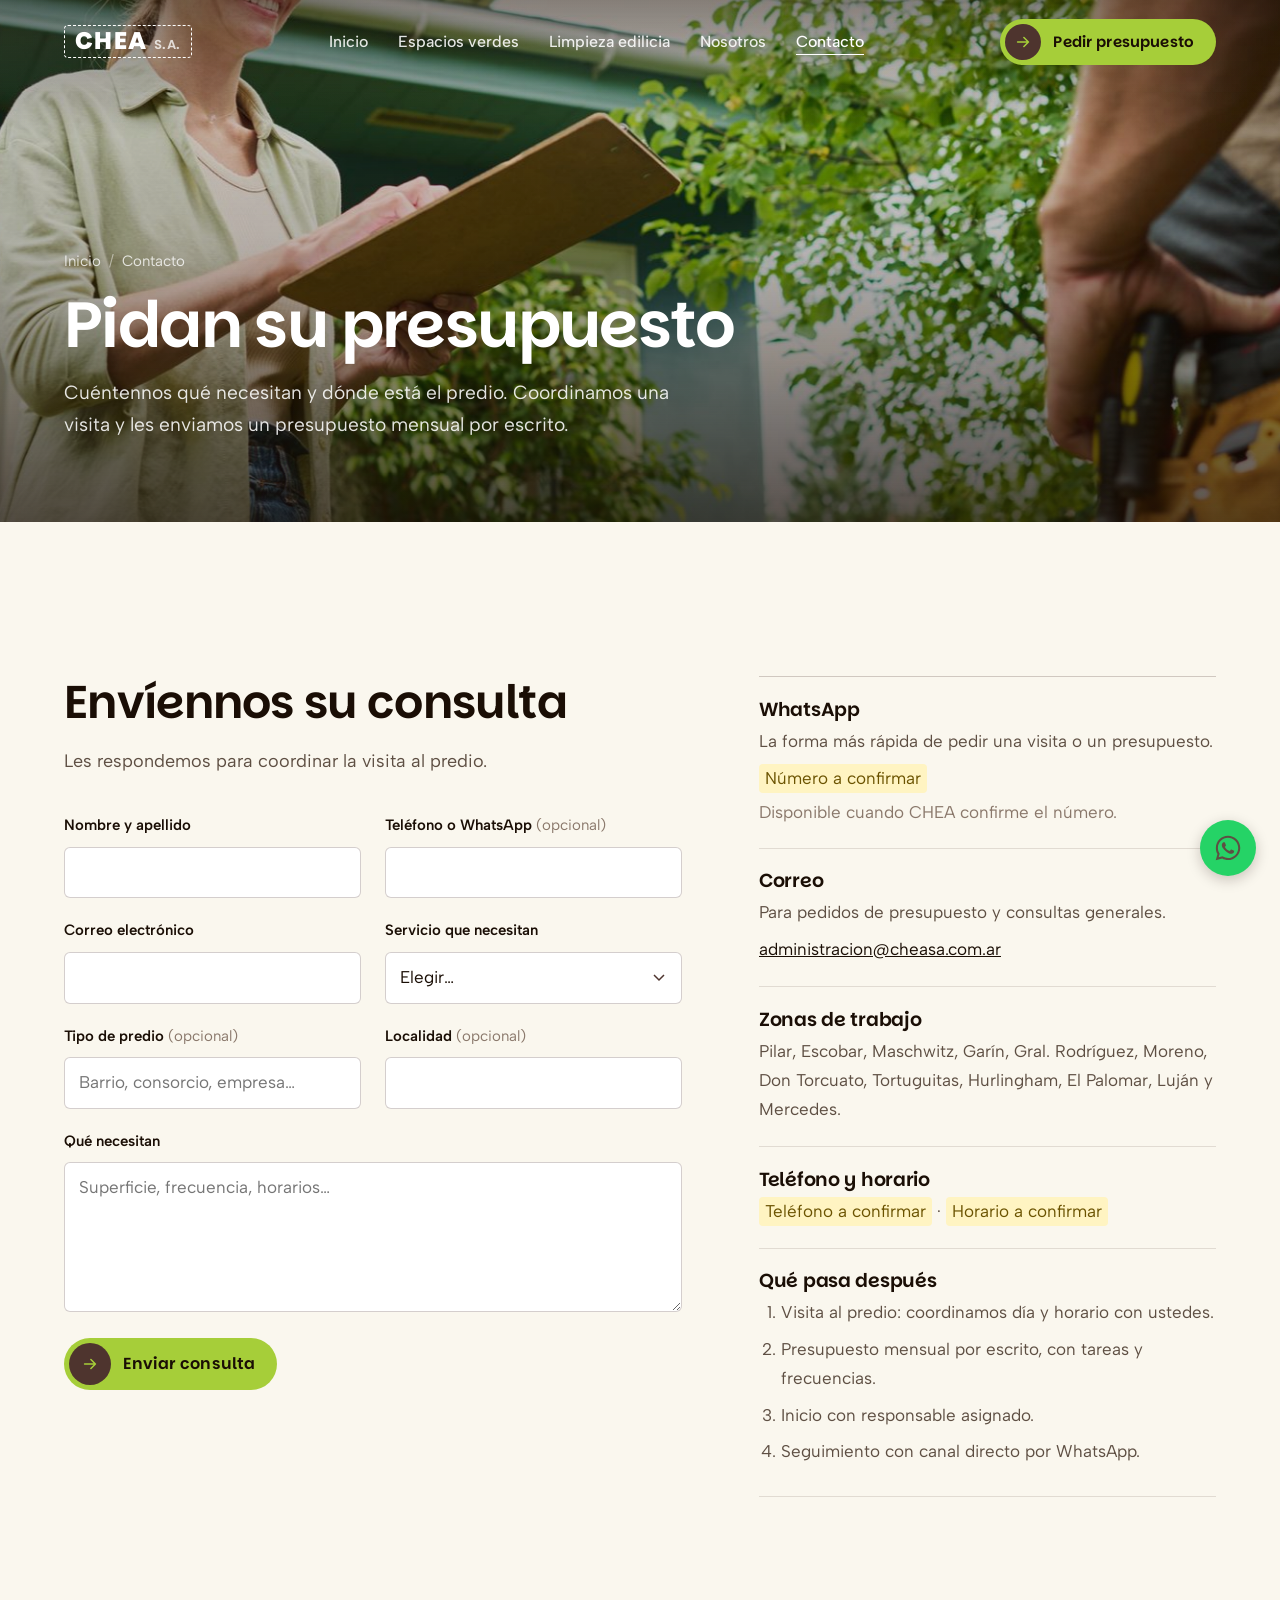
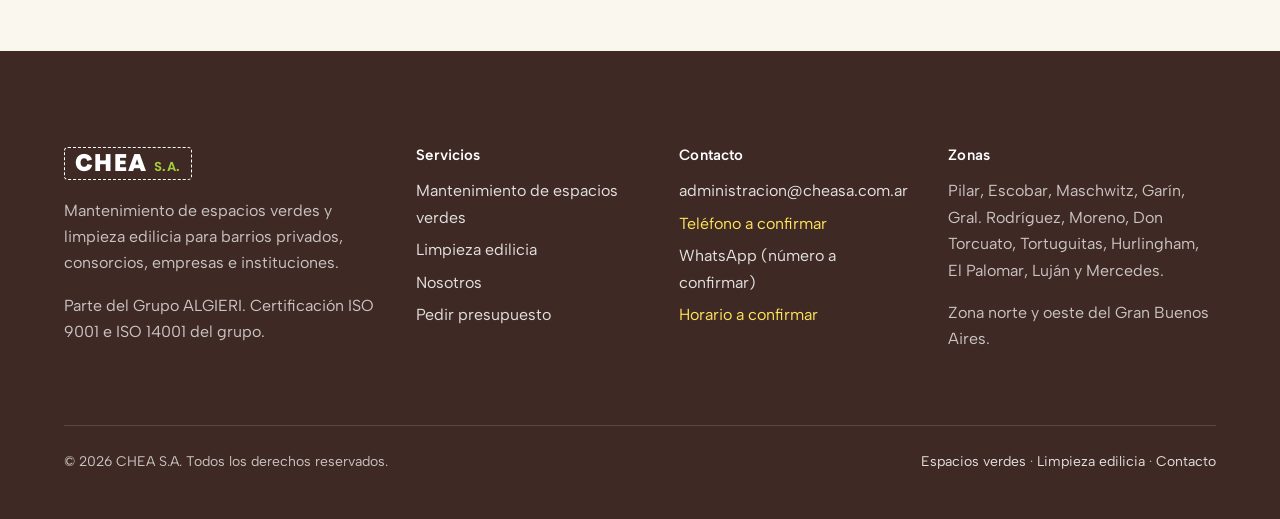
==== commit cc63f158: "Sitio final: versión minimalista en la raíz, formulario con Resend y SEO básico - La versión minimal" ====
--- a/contacto/index.html
+++ b/contacto/index.html
@@ -4,601 +4,199 @@
 <head>
     <meta charset="UTF-8" />
     <meta name="viewport" content="width=device-width, initial-scale=1.0" />
-    <title>Contacto | Pedir presupuesto | CHEA S.A.</title>
-    <meta name="description" content="Pidan su presupuesto de mantenimiento de espacios verdes o limpieza edilicia. CHEA S.A., zona norte y oeste del GBA." />
+    <title>Contacto | CHEA S.A.</title>
+    <meta name="description" content="Pidan su presupuesto de mantenimiento de espacios verdes o limpieza edilicia en zona norte y oeste del GBA." />
+    <link rel="canonical" href="https://cheasa.com.ar/contacto/" />
+    <meta property="og:type" content="website" />
+    <meta property="og:locale" content="es_AR" />
+    <meta property="og:site_name" content="CHEA S.A." />
+    <meta property="og:title" content="Contacto | CHEA S.A." />
+    <meta property="og:description" content="Pidan su presupuesto de mantenimiento de espacios verdes o limpieza edilicia en zona norte y oeste del GBA." />
+    <meta property="og:url" content="https://cheasa.com.ar/contacto/" />
+    <meta property="og:image" content="https://cheasa.com.ar/assets/images/chea/bc-contacto.jpg" />
     <meta name="robots" content="noindex, nofollow" />
-    <script>window.odometerOptions = { format: "(ddd)" };</script>
     <link rel="apple-touch-icon" sizes="180x180" href="/assets/images/favicons/apple-touch-icon.png" />
     <link rel="icon" type="image/png" sizes="32x32" href="/assets/images/favicons/favicon-32x32.png" />
     <link rel="icon" type="image/png" sizes="16x16" href="/assets/images/favicons/favicon-16x16.png" />
-
-    <link rel="stylesheet" href="/assets/vendors/animate/animate.min.css" />
-    <link rel="stylesheet" href="/assets/vendors/animate/custom-animate.css" />
-    <link rel="stylesheet" href="/assets/vendors/aos/aos.css" />
-    <link rel="stylesheet" href="/assets/vendors/bootstrap/css/bootstrap.min.css" />
-    <link rel="stylesheet" href="/assets/vendors/fontawesome/css/all.min.css" />
-    <link rel="stylesheet" href="/assets/vendors/nice-select/nice-select.css" />
-    <link rel="stylesheet" href="/assets/vendors/odometer/odometer.min.css" />
-    <link rel="stylesheet" href="/assets/vendors/swiper/swiper.min.css" />
-    <link rel="stylesheet" href="/assets/vendors/thm-icons/style.css" />
-    <!-- Module css -->
-    <link rel="stylesheet" href="/assets/css/module-css/01-header-section.css" />
-    <link rel="stylesheet" href="/assets/css/module-css/02-banner-section.css" />
-    <link rel="stylesheet" href="/assets/css/module-css/03-about-section.css" />
-    <link rel="stylesheet" href="/assets/css/module-css/04-fact-counter-section.css" />
-    <link rel="stylesheet" href="/assets/css/module-css/07-footer-section.css" />
-    <link rel="stylesheet" href="/assets/css/module-css/09-breadcrumb-section.css" />
-    <link rel="stylesheet" href="/assets/css/module-css/10-contact.css" />
-    <link rel="stylesheet" href="/assets/css/module-css/11-services-section.css" />
-    <!-- Template styles -->
-    <link rel="stylesheet" href="/assets/css/style.css" />
-    <link rel="stylesheet" href="/assets/css/responsive.css" />
-    <!-- CHEA overrides (siempre al final) -->
+    <script>document.documentElement.classList.add("m-js");</script>
+    <link rel="preconnect" href="https://fonts.googleapis.com" />
+    <link rel="preconnect" href="https://fonts.gstatic.com" crossorigin />
+    <link rel="stylesheet" href="https://fonts.googleapis.com/css2?family=Albert+Sans:wght@400;500;600&family=Parkinsans:wght@400;500;600;700;800&display=swap" />
     <link rel="stylesheet" href="/assets/css/chea.css" />
+    <link rel="stylesheet" href="/assets/css/chea-min.css" />
 </head>
 
-<body class="body-bg-1">
-
-    <div class="chea-demo-bar" role="note">Prototipo para revisión de CHEA S.A. Textos, fotos y datos de contacto son provisorios.</div>
-
-    <!-- Preloader -->
-    <div class="loader-wrap">
-        <div class="preloader">
-            <div id="handle-preloader" class="handle-preloader">
-                <div class="layer layer-one">
-                    <span class="overlay"></span>
-                </div>
-                <div class="layer layer-three">
-                    <span class="overlay"></span>
-                </div>
-                <div class="layer layer-two">
-                    <span class="overlay"></span>
-                </div>
-                <div class="animation-preloader">
-                    <div class="spinner"></div>
-                </div>
-            </div>
+<body class="m-body">
+
+    <a class="m-skip" href="#contenido">Saltar al contenido</a>
+
+
+    <header class="m-header">
+        <div class="m-wrap m-header__inner">
+            <a href="/" class="chea-wordmark" aria-label="CHEA S.A., ir al inicio">CHEA<span>S.A.</span></a>
+            <nav class="m-nav" aria-label="Principal">
+                <ul>
+                    <li><a href="/">Inicio</a></li>
+                    <li><a href="/espacios-verdes/">Espacios verdes</a></li>
+                    <li><a href="/limpieza/">Limpieza edilicia</a></li>
+                    <li><a href="/nosotros/">Nosotros</a></li>
+                    <li><a href="/contacto/" aria-current="page">Contacto</a></li>
+                </ul>
+            </nav>
+            <div class="m-header__cta">
+                <a class="btn-one" href="/contacto/"><i aria-hidden="true"><svg viewBox="0 0 20 20" width="18" height="18" aria-hidden="true" focusable="false"><path d="M4 10h11M11 5l5 5-5 5" fill="none" stroke="currentColor" stroke-width="1.7" stroke-linecap="round" stroke-linejoin="round"/></svg></i><span class="txt">Pedir presupuesto</span></a>
+            </div>
+            <button class="m-burger" type="button" aria-expanded="false" aria-controls="m-menu" aria-label="Abrir menú"><span></span></button>
         </div>
+    </header>
+
+    <div class="m-menu" id="m-menu" aria-hidden="true" inert>
+        <ul>
+            <li><a href="/">Inicio</a></li>
+            <li><a href="/espacios-verdes/">Espacios verdes</a></li>
+            <li><a href="/limpieza/">Limpieza edilicia</a></li>
+            <li><a href="/nosotros/">Nosotros</a></li>
+            <li><a href="/contacto/" aria-current="page">Contacto</a></li>
+        </ul>
+        <div><a class="btn-one" href="/contacto/"><i aria-hidden="true"><svg viewBox="0 0 20 20" width="18" height="18" aria-hidden="true" focusable="false"><path d="M4 10h11M11 5l5 5-5 5" fill="none" stroke="currentColor" stroke-width="1.7" stroke-linecap="round" stroke-linejoin="round"/></svg></i><span class="txt">Pedir presupuesto</span></a></div>
+        <p class="m-menu__contact"><a href="mailto:administracion@cheasa.com.ar">administracion@cheasa.com.ar</a><br><span class="chea-ph">Teléfono a confirmar</span></p>
     </div>
-    <!-- Preloader End -->
-
-    <!-- Cursor -->
-    <div class="cursor"></div>
-    <div class="cursor-follower"></div>
-    <!-- Cursor End -->
-
-    <div class="page-wrapper boxed_wrapper">
-
-        <header class="main-header main-header-style1">
-
-            <div class="main-header-style1__content">
-                <div class="container">
-                    <div class="main-header-style1__content-inner">
-
-                        <div class="main-header-style1__content-top">
-
-                            <div class="main-header-style1__content-top-left">
-                                <div class="icon-holder">
-                                    <i class="fa fa-leaf"></i>
-                                </div>
-                                <div class="text-box">
-                                    <p><span>Zona norte y oeste del GBA –</span> espacios verdes y limpieza edilicia</p>
-                                </div>
-                                <div class="btn-box">
-                                    <a href="/contacto/" aria-label="Ir a contacto"><i class="icon-arrow"></i></a>
-                                </div>
-                            </div>
-                            <div class="main-header-style1__content-top-right">
-                                <div class="header-phone-style1">
-                                    <div class="icon">
-                                        <i class="icon-mail"></i>
-                                    </div>
-                                    <div class="text">
-                                        <p><a href="mailto:administracion@cheasa.com.ar">administracion@cheasa.com.ar</a> Teléfono a confirmar</p>
-                                    </div>
-                                </div>
-                            </div>
-                        </div>
-
-                        <div class="main-header-style1__content-bottom">
-                            <div class="main-header-style1__content-bottom-left">
-                                <div class="header-logo-box-style1">
-                                    <a href="/" class="chea-wordmark " aria-label="CHEA S.A., ir al inicio">CHEA<span>S.A.</span></a>
-                                </div>
-
-                                <!--Start Main Menu Style1-->
-                                <nav class="main-menu main-menu-style1">
-                                    <div class="main-menu__wrapper clearfix">
-                                        <div class="main-menu__wrapper-inner">
-                                            <div class="sticky-logo-box-style1">
-                                                <a href="/" class="chea-wordmark chea-wordmark--sticky" aria-label="CHEA S.A., ir al inicio">CHEA<span>S.A.</span></a>
-                                            </div>
-                                            <div class="main-menu-style1__left">
-                                                <div class="main-menu-box">
-                                                    <a href="#" class="mobile-nav__toggler" aria-label="Abrir menú">
-                                                        <i class="fa fa-bars"></i>
-                                                    </a>
-
-                                                    <ul class="main-menu__list">
-                                                        <li><a href="/">Inicio</a></li>
-                                                        <li class="dropdown">
-                                                            <a href="#">Servicios</a>
-                                                            <ul>
-                                                                <li><a href="/espacios-verdes/">Espacios verdes</a></li>
-                                                                <li><a href="/limpieza/">Limpieza edilicia</a></li>
-                                                            </ul>
-                                                        </li>
-                                                        <li><a href="/nosotros/">Nosotros</a></li>
-                                                        <li class="current"><a href="/contacto/">Contacto</a></li>
-                                                    </ul>
-                                                </div>
-
-                                                <div class="header-btn-style1 header-sticky-btn-one">
-                                                    <a class="btn-one" href="/contacto/">
-                                                        <i class="icon-arrow"></i>
-                                                        <span class="txt">Pedir presupuesto</span>
-                                                    </a>
-                                                </div>
-
-                                            </div>
-                                        </div>
-                                    </div>
-                                </nav>
-                                <!--End Main Menu Style1-->
-                            </div>
-
-                            <div class="main-header-style1__content-bottom-right">
-                                <div class="header-btn-style1">
-                                    <a class="btn-one" href="/contacto/">
-                                        <i class="icon-arrow"></i>
-                                        <span class="txt">Pedir presupuesto</span>
-                                    </a>
-                                </div>
-
-                                <div class="header-address-style1">
-                                    <div class="icon">
-                                        <i class="icon-map-point"></i>
-                                    </div>
-                                    <div class="text">
-                                        <h4>Zona norte y oeste</h4>
-                                    </div>
-                                    <a href="/contacto/" class="btn-box1" aria-label="Ver zonas de trabajo">
-                                        <i class="icon-arrow"></i>
-                                    </a>
-                                </div>
-
-                            </div>
-
+
+    <main id="contenido">
+
+        <section class="m-pagehead">
+            <div class="m-pagehead__media"><img src="/assets/images/chea/bc-contacto.jpg" alt="" width="1920" height="576" fetchpriority="high"></div>
+            <div class="m-wrap">
+                <ol class="m-crumbs m-intro" style="--i:0" aria-label="Ubicación"><li><a href="/">Inicio</a></li><li aria-current="page">Contacto</li></ol>
+                <h1 class="m-intro" style="--i:1">Pidan su presupuesto</h1>
+                <p class="m-intro" style="--i:2">Cuéntennos qué necesitan y dónde está el predio. Coordinamos una visita y les enviamos un presupuesto mensual por escrito.</p>
+            </div>
+        </section>
+
+        <section class="m-section" id="formulario">
+            <div class="m-wrap m-split m-split--wide-left">
+                <div>
+                    <h2 class="m-h2 rv">Envíennos su consulta</h2>
+                    <p class="m-text rv" style="margin:18px 0 36px">Les respondemos para coordinar la visita al predio.</p>
+                    <form id="contact-form" class="m-form rv" action="#" novalidate>
+                        <div class="m-field">
+                            <label for="formName">Nombre y apellido</label>
+                            <input type="text" name="form_name" id="formName" autocomplete="name" required>
+                        </div>
+                        <div class="m-field">
+                            <label for="formPhone">Teléfono o WhatsApp <span>(opcional)</span></label>
+                            <input type="tel" name="form_phone" id="formPhone" autocomplete="tel">
+                        </div>
+                        <div class="m-field">
+                            <label for="formEmail">Correo electrónico</label>
+                            <input type="email" name="form_email" id="formEmail" autocomplete="email" required>
+                        </div>
+                        <div class="m-field">
+                            <label for="formService">Servicio que necesitan</label>
+                            <select name="form_service" id="formService">
+                                <option value="">Elegir…</option>
+                                <option value="verde">Mantenimiento de espacios verdes</option>
+                                <option value="limpieza">Limpieza edilicia</option>
+                                <option value="ambos">Los dos servicios</option>
+                            </select>
+                        </div>
+                        <div class="m-field">
+                            <label for="formPlace">Tipo de predio <span>(opcional)</span></label>
+                            <input type="text" name="form_place" id="formPlace" placeholder="Barrio, consorcio, empresa…">
+                        </div>
+                        <div class="m-field">
+                            <label for="formCity">Localidad <span>(opcional)</span></label>
+                            <input type="text" name="form_city" id="formCity" autocomplete="address-level2">
+                        </div>
+                        <div class="m-field m-field--full">
+                            <label for="formMessage">Qué necesitan</label>
+                            <textarea name="form_message" id="formMessage" placeholder="Superficie, frecuencia, horarios…" required></textarea>
+                        </div>
+                        <div class="chea-hp" aria-hidden="true"><label for="formEmpresaWeb">No completar</label><input type="text" name="empresa_web" id="formEmpresaWeb" tabindex="-1" autocomplete="off"></div>
+                        <div class="m-form__actions">
+                            <button type="submit" class="btn-one"><i aria-hidden="true"><svg viewBox="0 0 20 20" width="18" height="18" aria-hidden="true" focusable="false"><path d="M4 10h11M11 5l5 5-5 5" fill="none" stroke="currentColor" stroke-width="1.7" stroke-linecap="round" stroke-linejoin="round"/></svg></i><span class="txt">Enviar consulta</span></button>
+                        </div>
+                        <p id="chea-form-msg" class="chea-form-msg" role="status" hidden></p>
+                    </form>
+                </div>
+                <aside>
+                    <div class="m-aside">
+                        <div class="m-aside__item rv" id="whatsapp">
+                            <h3>WhatsApp</h3>
+                            <p>La forma más rápida de pedir una visita o un presupuesto.</p>
+                            <p style="margin-top:8px"><span class="chea-ph">Número a confirmar</span></p>
+                            <p class="m-note" style="margin-top:6px">Disponible cuando CHEA confirme el número.</p>
+                        </div>
+                        <div class="m-aside__item rv" id="correo">
+                            <h3>Correo</h3>
+                            <p>Para pedidos de presupuesto y consultas generales.</p>
+                            <p style="margin-top:8px"><a href="mailto:administracion@cheasa.com.ar">administracion@cheasa.com.ar</a></p>
+                        </div>
+                        <div class="m-aside__item rv" id="zonas">
+                            <h3>Zonas de trabajo</h3>
+                            <p>Pilar, Escobar, Maschwitz, Garín, Gral. Rodríguez, Moreno, Don Torcuato, Tortuguitas, Hurlingham, El Palomar, Luján y Mercedes.</p>
+                        </div>
+                        <div class="m-aside__item rv">
+                            <h3>Teléfono y horario</h3>
+                            <p><span class="chea-ph">Teléfono a confirmar</span> · <span class="chea-ph">Horario a confirmar</span></p>
+                        </div>
+                        <div class="m-aside__item rv">
+                            <h3>Qué pasa después</h3>
+                            <ol class="m-after">
+                                <li>Visita al predio: coordinamos día y horario con ustedes.</li>
+                                <li>Presupuesto mensual por escrito, con tareas y frecuencias.</li>
+                                <li>Inicio con responsable asignado.</li>
+                                <li>Seguimiento con canal directo por WhatsApp.</li>
+                            </ol>
                         </div>
                     </div>
-                </div>
-            </div>
-
-        </header>
-
-
-        <div class="stricky-header stricky-header--style1 stricked-menu main-menu">
-            <div class="sticky-header__content"></div>
+                </aside>
+            </div>
+        </section>
+    </main>
+
+    <footer class="m-footer">
+        <div class="m-wrap">
+            <div class="m-footer__grid">
+                <div>
+                    <a href="/" class="chea-wordmark" aria-label="CHEA S.A., ir al inicio">CHEA<span>S.A.</span></a>
+                    <p>Mantenimiento de espacios verdes y limpieza edilicia para barrios privados, consorcios, empresas e instituciones.</p>
+                    <p>Parte del Grupo ALGIERI. Certificación ISO 9001 e ISO 14001 del grupo.</p>
+                </div>
+                <div>
+                    <h2>Servicios</h2>
+                    <ul>
+                        <li><a href="/espacios-verdes/">Mantenimiento de espacios verdes</a></li>
+                        <li><a href="/limpieza/">Limpieza edilicia</a></li>
+                        <li><a href="/nosotros/">Nosotros</a></li>
+                        <li><a href="/contacto/">Pedir presupuesto</a></li>
+                    </ul>
+                </div>
+                <div>
+                    <h2>Contacto</h2>
+                    <ul>
+                        <li><a href="mailto:administracion@cheasa.com.ar">administracion@cheasa.com.ar</a></li>
+                        <li><span class="chea-ph">Teléfono a confirmar</span></li>
+                        <li><a href="/contacto/#whatsapp">WhatsApp (número a confirmar)</a></li>
+                        <li><span class="chea-ph">Horario a confirmar</span></li>
+                    </ul>
+                </div>
+                <div>
+                    <h2>Zonas</h2>
+                    <p>Pilar, Escobar, Maschwitz, Garín, Gral. Rodríguez, Moreno, Don Torcuato, Tortuguitas, Hurlingham, El Palomar, Luján y Mercedes.</p>
+                    <p>Zona norte y oeste del Gran Buenos Aires.</p>
+                </div>
+            </div>
+            <div class="m-footer__bottom">
+                <p>© 2026 CHEA S.A. Todos los derechos reservados.</p>
+                <p><a href="/espacios-verdes/">Espacios verdes</a> · <a href="/limpieza/">Limpieza edilicia</a> · <a href="/contacto/">Contacto</a></p>
+            </div>
         </div>
-
-        <!--Start breadcrumb Style1-->
-        <section class="breadcrumb-style1">
-            <div class="breadcrumb-style1-bg" style="background-image: url(/assets/images/chea/bc-contacto.jpg);">
-                <div class="breadcrumb-style1-bg__overlay"></div>
-            </div>
-            <div class="container">
-                <div class="inner-content">
-                    <div class="title">
-                        <h2>Contacto</h2>
-                        <p>Cuéntennos qué necesitan y dónde.</p>
-                    </div>
-                    <div class="breadcrumb-menu">
-                        <ul class="clearfix">
-                            <li><a href="/">Inicio</a></li>
-                            <li><span class="icon-arrow"></span></li>
-                            <li class="active">Contacto</li>
-                        </ul>
-                    </div>
-                </div>
-            </div>
-        </section>
-        <!--End breadcrumb Style1-->
-
-        <!--Start Location Info -->
-        <section class="location-info">
-            <div class="container">
-
-                <div class="sec-title withtext text-center sec-title-animation animation-style2">
-                    <div class="sub-title">
-                                    <div class="icon">
-                                        <i class="fa fa-leaf"></i>
-                                    </div>
-                                    <h4>Contacto</h4>
-                                </div>
-                    <h2 class="title-animation">Pidan su presupuesto</h2>
-                    <div class="text">
-                        <p>Cuéntennos qué necesitan y dónde está el predio. Coordinamos una visita <br>y les enviamos un presupuesto mensual por escrito.</p>
-                    </div>
-                </div>
-
-                <div class="row">
-
-                    <div class="col-xl-4 col-lg-4">
-                        <div class="location-info__single" id="whatsapp">
-                            <div class="location-info__single-img">
-                                <img src="/assets/images/chea/contacto-1.jpg" alt="Imagen provisoria: whatsapp">
-                            </div>
-
-                            <div class="location-info__single-content">
-                                <div class="location-info__single-content-title">
-                                    <h3>WhatsApp</h3>
-                                </div>
-                                <div class="location-info__single-content-text">
-                                    <p>La forma más rápida de pedir una visita o un presupuesto.</p>
-                                    <p class="chea-ph">Número a confirmar</p>
-                                </div>
-                                <div class="location-info__single-content-btn">
-                                    <span class="chea-ph-btn">Disponible cuando CHEA confirme el número</span>
-                                </div>
-                            </div>
-                        </div>
-                    </div>
-                    <div class="col-xl-4 col-lg-4">
-                        <div class="location-info__single" id="correo">
-                            <div class="location-info__single-img">
-                                <img src="/assets/images/chea/contacto-2.jpg" alt="Imagen provisoria: correo">
-                            </div>
-
-                            <div class="location-info__single-content">
-                                <div class="location-info__single-content-title">
-                                    <h3>Correo</h3>
-                                </div>
-                                <div class="location-info__single-content-text">
-                                    <p>Para pedidos de presupuesto y consultas generales.</p>
-                                    <p><a href="mailto:administracion@cheasa.com.ar">administracion@cheasa.com.ar</a></p>
-                                </div>
-                                <div class="location-info__single-content-btn">
-                                    <a href="mailto:administracion@cheasa.com.ar">Escribir <span class="icon-arrow"></span></a>
-                                </div>
-                            </div>
-                        </div>
-                    </div>
-                    <div class="col-xl-4 col-lg-4">
-                        <div class="location-info__single" id="zonas">
-                            <div class="location-info__single-img">
-                                <img src="/assets/images/chea/contacto-3.jpg" alt="Imagen provisoria: zonas de trabajo">
-                            </div>
-
-                            <div class="location-info__single-content">
-                                <div class="location-info__single-content-title">
-                                    <h3>Zonas de trabajo</h3>
-                                </div>
-                                <div class="location-info__single-content-text">
-                                    <p>Pilar, Escobar, Maschwitz, Garín, Gral. Rodríguez, Moreno, Don Torcuato, Tortuguitas, Hurlingham, El Palomar, Luján y Mercedes.</p>
-                                </div>
-                                <div class="location-info__single-content-btn">
-                                    <a href="#formulario">Pedir presupuesto <span class="icon-arrow"></span></a>
-                                </div>
-                            </div>
-                        </div>
-                    </div>
-                </div>
-            </div>
-        </section>
-        <!--End Location Info -->
-
-        <!-- Start Smiling Fields -->
-        <section class="smiling-fields">
-            <div class="smiling-fields__bg"
-                style="background-image: url(/assets/images/chea/visita-bg.jpg);">
-            </div>
-            <div class="container">
-                <div class="smiling-fields__content">
-                    <div class="sec-title-two sec-title-animation animation-style2">
-                        <div class="sub-title">
-                                    <div class="icon">
-                                        <i class="fa fa-map-marked-alt"></i>
-                                    </div>
-                                    <h4>Visita al predio</h4>
-                                </div>
-                        <h2 class="title-animation">Coordinemos una visita al predio.</h2>
-                    </div>
-                    <div class="smiling-fields__content-text">
-                        <p>Recorremos el lugar con ustedes, vemos qué necesita y les pasamos un presupuesto mensual por escrito.</p>
-                    </div>
-                    <div class="smiling-fields__content-btn">
-                        <a class="btn-one" href="#formulario">
-                            <i class="icon-arrow"></i>
-                            <span class="txt">Completar formulario</span>
-                        </a>
-                    </div>
-                </div>
-            </div>
-        </section>
-        <!-- End Smiling Fields -->
-
-
-        <!-- Start Main Contact Form -->
-        <section class="main-contact-form" id="formulario">
-            <div class="container">
-                <div class="main-contact-form__inner">
-                    <div class="sec-title sec-title-animation animation-style2">
-                        <div class="sub-title">
-                                    <div class="icon">
-                                        <i class="fa fa-leaf"></i>
-                                    </div>
-                                    <h4>Formulario</h4>
-                                </div>
-                        <h2 class="title-animation">Envíennos su consulta</h2>
-                    </div>
-                    <div class="row">
-                        <div class="col-xl-8 col-lg-8">
-                        <!--Start Main Contact Form-->
-                        <div class="contact-form">
-                            <form id="contact-form" name="contact_form" class="default-form2" action="#" novalidate>
-
-                                <div class="row">
-                                    <div class="col-xl-6 col-lg-6">
-                                        <div class="input-box">
-                                            <input type="text" name="form_name" id="formName"
-                                                placeholder="Nombre y apellido" required="" value="" aria-label="Nombre y apellido">
-                                        </div>
-                                    </div>
-                                    <div class="col-xl-6 col-lg-6">
-                                        <div class="input-box">
-                                            <input type="text" name="form_phone" id="formPhone"
-                                                placeholder="Teléfono o WhatsApp" value="" aria-label="Teléfono o WhatsApp">
-                                        </div>
-                                    </div>
-                                    <div class="col-xl-6 col-lg-6">
-                                        <div class="input-box">
-                                            <input type="email" name="form_email" id="formEmail"
-                                                placeholder="Correo electrónico" required="" value="" aria-label="Correo electrónico">
-                                        </div>
-                                    </div>
-                                    <div class="col-xl-6 col-lg-6">
-                                        <div class="input-box">
-                                            <div class="select-box clearfix">
-                                                <select class="wide" name="form_service" aria-label="Servicio">
-                                                    <option value="" data-display="Servicio que necesitan">Servicio que necesitan</option>
-                                                    <option value="verde">Mantenimiento de espacios verdes</option>
-                                                    <option value="limpieza">Limpieza edilicia</option>
-                                                    <option value="ambos">Los dos servicios</option>
-                                                </select>
-                                            </div>
-                                        </div>
-                                    </div>
-                                    <div class="col-xl-6 col-lg-6">
-                                        <div class="input-box">
-                                            <input type="text" name="form_place" id="formPlace"
-                                                placeholder="Tipo de predio (barrio, consorcio, empresa…)" value="" aria-label="Tipo de predio">
-                                        </div>
-                                    </div>
-                                    <div class="col-xl-6 col-lg-6">
-                                        <div class="input-box">
-                                            <input type="text" name="form_city" id="formCity"
-                                                placeholder="Localidad" value="" aria-label="Localidad">
-                                        </div>
-                                    </div>
-                                    <div class="col-xl-12 col-lg-12 col-md-12">
-                                        <div class="input-box">
-                                            <textarea name="form_message" id="formMessage"
-                                                placeholder="Cuéntennos qué necesitan (superficie, frecuencia, horarios…)" required="" aria-label="Mensaje"></textarea>
-                                        </div>
-                                    </div>
-                                </div>
-                                <div class="btn-box">
-                                    <button type="submit">
-                                        Enviar consulta
-                                        <i class="icon-arrow"></i>
-                                    </button>
-                                </div>
-                                <p id="chea-form-msg" class="chea-form-msg" role="status" hidden></p>
-                            </form>
-                        </div>
-                        <!--End Main Contact Form-->
-                        </div>
-                        <div class="col-xl-4 col-lg-4">
-                            <aside class="chea-form-aside">
-                                <h3>Qué pasa después</h3>
-                                <ol>
-                                    <li><strong>Visita al predio.</strong> Coordinamos día y horario con ustedes.</li>
-                                    <li><strong>Presupuesto mensual por escrito.</strong> Con tareas y frecuencias.</li>
-                                    <li><strong>Inicio con responsable asignado.</strong></li>
-                                    <li><strong>Seguimiento</strong> con canal directo por WhatsApp.</li>
-                                </ol>
-                                <p class="chea-form-aside__mail"><i class="fa fa-envelope"></i> <a href="mailto:administracion@cheasa.com.ar">administracion@cheasa.com.ar</a></p>
-                            </aside>
-                        </div>
-                    </div>
-                </div>
-            </div>
-        </section>
-        <!-- End Main Contact Form -->
-
-        <!--Start footer Style1 -->
-        <footer class="footer-style1">
-
-            <!--Start Footer Main-->
-            <div class="footer-main">
-                <div class="container">
-                    <div class="row">
-
-                        <!--Start Single Footer Widget-->
-                        <div class="col-xl-3 col-lg-6 col-md-6 single-widget">
-                            <div class="single-footer-widget">
-                                <div class="single-footer-widget-about">
-                                    <div class="footer-logo-style1">
-                                        <a href="/" class="chea-wordmark chea-wordmark--footer" aria-label="CHEA S.A., ir al inicio">CHEA<span>S.A.</span></a>
-                                    </div>
-                                    <div class="single-footer-widget-about-text">
-                                        <p>Mantenimiento de espacios verdes y limpieza edilicia para barrios privados, consorcios, empresas e instituciones.</p>
-                                    </div>
-                                    <div class="single-footer-widget-about-certification">
-                                        <div class="footer-widget-about-certification-logo chea-cert-icon">
-                                            <i class="fa fa-building"></i>
-                                        </div>
-                                        <div class="footer-widget-about-certification-title">
-                                            <h4>Parte del Grupo ALGIERI</h4>
-                                            <p>Certificación ISO 9001 e ISO 14001 del grupo.</p>
-                                        </div>
-                                    </div>
-                                </div>
-                            </div>
-                        </div>
-                        <!--End Single Footer Widget-->
-                        <!--Start Single Footer Widget-->
-                        <div class="col-xl-3 col-lg-6 col-md-6 single-widget">
-                            <div class="single-footer-widget">
-                                <div class="title">
-                                    <h3>Servicios</h3>
-                                    <div class="border-dot"></div>
-                                </div>
-                                <div class="footer-widget-useful-links">
-                                    <ul>
-                                        <li><a href="/espacios-verdes/"><i class="fa fa-leaf"></i> Mantenimiento de espacios verdes</a></li>
-                                        <li><a href="/limpieza/"><i class="fa fa-broom"></i> Limpieza edilicia</a></li>
-                                        <li><a href="/nosotros/"><i class="fa fa-users"></i> Nosotros</a></li>
-                                        <li><a href="/contacto/"><i class="fa fa-file-signature"></i> Pedir presupuesto</a></li>
-                                    </ul>
-                                </div>
-                            </div>
-                        </div>
-                        <!--End Single Footer Widget-->
-                        <!--Start Single Footer Widget-->
-                        <div class="col-xl-3 col-lg-6 col-md-6 single-widget">
-                            <div class="single-footer-widget">
-                                <div class="title">
-                                    <h3>Contacto</h3>
-                                    <div class="border-dot"></div>
-                                </div>
-                                <div class="footer-widget-useful-links chea-footer-contact">
-                                    <ul>
-                                        <li><a href="mailto:administracion@cheasa.com.ar"><i class="fa fa-envelope"></i> administracion@cheasa.com.ar</a></li>
-                                        <li><span class="chea-ph"><i class="fa fa-phone-alt"></i> Teléfono a confirmar</span></li>
-                                        <li><a href="/contacto/#whatsapp"><i class="fab fa-whatsapp"></i> WhatsApp (número a confirmar)</a></li>
-                                    </ul>
-                                </div>
-                            </div>
-                        </div>
-                        <!--End Single Footer Widget-->
-                        <!--Start Single Footer Widget-->
-                        <div class="col-xl-3 col-lg-6 col-md-6 single-widget">
-                            <div class="single-footer-widget">
-                                <div class="title">
-                                    <h3>Zonas</h3>
-                                    <div class="border-dot"></div>
-                                </div>
-                                <div class="footer-widget-mobile-app">
-                                    <div class="footer-widget-mobile-app-text">
-                                        <p>Pilar, Escobar, Maschwitz, Garín, Gral. Rodríguez, Moreno, Don Torcuato, Tortuguitas, Hurlingham, El Palomar, Luján y Mercedes.</p>
-                                        <p class="chea-footer-note">Zona norte y oeste del Gran Buenos Aires.</p>
-                                    </div>
-                                </div>
-                            </div>
-                        </div>
-                        <!--End Single Footer Widget-->
-
-                    </div>
-                </div>
-            </div>
-            <!--End Footer Main-->
-            <!--Start Footer Bottom-->
-            <div class="footer-bottom">
-                <div class="container">
-                    <div class="footer-bottom-inner">
-                        <div class="copyright-text">
-                            <p>© 2026 <a href="/">CHEA S.A.</a> Todos los derechos reservados.</p>
-                        </div>
-                        <div class="footer-menu">
-                            <ul class="clearfix">
-                                <li><a href="/espacios-verdes/">Espacios verdes</a></li>
-                                <li><a href="/limpieza/">Limpieza edilicia</a></li>
-                                <li><a href="/contacto/">Contacto</a></li>
-                            </ul>
-                        </div>
-                    </div>
-                </div>
-            </div>
-            <!--End Footer Bottom-->
-
-        </footer>
-        <!--End footer Style1-->
-
-    </div>
-    <!-- /.page-wrapper -->
-
-
-    <div class="mobile-nav__wrapper">
-        <div class="mobile-nav__overlay mobile-nav__toggler"></div>
-        <div class="mobile-nav__content">
-            <span class="mobile-nav__close mobile-nav__toggler" aria-label="Cerrar menú">
-                <i class="fa fa-times-circle"></i>
-            </span>
-            <div class="logo-box">
-                <a href="/" class="chea-wordmark chea-wordmark--mobile" aria-label="CHEA S.A., ir al inicio">CHEA<span>S.A.</span></a>
-            </div>
-            <div class="mobile-nav__container"></div>
-            <ul class="mobile-nav__contact list-unstyled">
-                <li>
-                    <i class="fa fa-envelope"></i>
-                    <a href="mailto:administracion@cheasa.com.ar">administracion@cheasa.com.ar</a>
-                </li>
-                <li>
-                    <i class="fa fa-phone-alt"></i>
-                    <span>Teléfono a confirmar</span>
-                </li>
-            </ul>
-            <div class="mobile-nav__cta">
-                <a class="btn-one" href="/contacto/">
-                    <i class="icon-arrow"></i>
-                    <span class="txt">Pedir presupuesto</span>
-                </a>
-            </div>
-        </div>
-    </div>
-
-    <a class="chea-whatsapp-float" href="/contacto/#whatsapp" aria-label="Escribir por WhatsApp">
-        <i class="fab fa-whatsapp"></i>
-    </a>
-
-    <!--Scroll to top-->
-    <div class="scroll-to-top">
-        <div>
-            <div class="scroll-top-inner">
-                <div class="scroll-bar">
-                    <div class="bar-inner"></div>
-                </div>
-                <div class="scroll-bar-text">
-                    <i class="icon-arrow-up"></i>
-                </div>
-            </div>
-        </div>
-    </div>
-    <!-- Scroll to top End -->
-
-
-    <script src="/assets/vendors/jquery/jquery-3.6.0.min.js"></script>
-    <script src="/assets/vendors/bootstrap/js/bootstrap.bundle.min.js"></script>
-    <script src="/assets/vendors/aos/aos.js"></script>
-    <script src="/assets/vendors/jquery-appear/jquery.appear.min.js"></script>
-    <script src="/assets/vendors/jquery-validate/jquery.validate.min.js"></script>
-    <script src="/assets/vendors/nice-select/jquery.nice-select.min.js"></script>
-    <script src="/assets/vendors/odometer/odometer.min.js"></script>
-    <script src="/assets/vendors/swiper/swiper.min.js"></script>
-    <script src="/assets/vendors/wow/wow.js"></script>
-
-    <!-- Gsap JS files -->
-    <script src="/assets/vendors/gsap/gsap.js"></script>
-    <script src="/assets/vendors/gsap/ScrollTrigger.js"></script>
-    <script src="/assets/vendors/gsap/SplitText.js"></script>
-
-    <script src="/assets/vendors/curved-text/jquery.circleType.js"></script>
-    <script src="/assets/vendors/curved-text/jquery.lettering.min.js"></script>
-
-    <!-- Template js -->
-    <script src="/assets/js/custom.js"></script>
-    <script src="/assets/js/chea.js"></script>
+    </footer>
+
+    <a class="chea-whatsapp-float" href="/contacto/#whatsapp" aria-label="Escribir por WhatsApp"><svg viewBox="0 -64 448 512" width="28" height="28" aria-hidden="true" focusable="false"><g transform="matrix(1 0 0 -1 0 384)"><path fill="currentColor" d="M380.9 350.9c41.9-42 67.1-97.7 67.1-157 0-122.4-101.8-222-224.1-222h-.1c-37.2 0-73.7 9.3-106.1 27l-117.7-30.9 31.5 115c-19.4 33.7-29.6 71.9-29.6 111 0 122.4 99.6 222 222 222 59.3 0 115.1-23.1 157-65.1zM223.9 9.3c101.7 0 186.6 82.8 186.6 184.6.1 49.3-21.3 95.6-56.1 130.5-34.8 34.9-81.1 54.1-130.4 54.1-101.8 0-184.6-82.8-184.6-184.5 0-34.9 9.7-68.8 28.2-98.2l4.4-7-18.6-68.1 69.8 18.3 6.7-4c28.3-16.8 60.8-25.7 94-25.7zM325.1 147.5c5.5-2.7 9.2-4.1 10.5-6.6 1.4-2.3 1.4-13.4-3.2-26.4-4.6-13-26.7-24.8-37.4-26.4-17.6-2.6-31.4-1.3-66.6 13.9-55.7 24.1-92 80.1-94.8 83.8-2.7 3.7-22.6 30.1-22.6 57.4s14.3 40.7 19.4 46.3c5.1 5.5 11.1 6.9 14.8 6.9s7.4 0 10.6-.2c3.4-.2 8 1.3 12.5-9.5 4.6-11.1 15.7-38.4 17.1-41.2 1.4-2.8 2.3-6 .5-9.7-10.6-21.2-22-20.5-16.3-30.3 21.5-36.9 42.9-49.7 75.5-66 5.5-2.8 8.8-2.3 12-1.4 3.3 3.8 13.9 16.2 17.6 21.8 3.7 5.6 7.4 4.7 12.5 2.8 5.1-1.8 32.4-15.2 37.9-18z"/></g></svg></a>
+
+    <script src="/assets/js/chea-min.js" defer></script>
 
 </body>
 
--- a/assets/css/chea.css
+++ b/assets/css/chea.css
@@ -5,23 +5,23 @@
 :root {
     --thm-primary-color: #A6CE39;
     --thm-primary-color-rgb: 166, 206, 57;
-    --thm-body-font-color: #4F5E55;
-    --thm-body-font-color-2: #9FB0A5;
-    --thm-body-font-color-3: #8FA196;
-    --thm-heading-font-color: #10231A;
-    --thm-black: #10231A;
-    --thm-black-rgb: 16, 35, 26;
-    --thm-black-bg: #1F3A2B;
-    --thm-black-bg-rgb: 31, 58, 43;
-    --thm-gray-bg: #EEF3EA;
-    --thm-gray-bg-rgb: 238, 243, 234;
-    --thm-gray-bg-2: #F3F7F0;
-    --thm-gray-bg-2-rgb: 243, 247, 240;
-    --thm-gray-bg-3: #E3EBDD;
-    --thm-gray-bg-3-rgb: 227, 235, 221;
-    --thm-border-color: #1F3A2B;
-    --thm-border-color-1: #DFE8D8;
-    --thm-border-color-2: #E2EADC;
+    --thm-body-font-color: #69594C;
+    --thm-body-font-color-2: #B3A19D;
+    --thm-body-font-color-3: #AB948E;
+    --thm-heading-font-color: #1A0E05;
+    --thm-black: #1A0E05;
+    --thm-black-rgb: 26, 14, 5;
+    --thm-black-bg: #4E342E;
+    --thm-black-bg-rgb: 78, 52, 46;
+    --thm-gray-bg: #F5F1E0;
+    --thm-gray-bg-rgb: 245, 241, 224;
+    --thm-gray-bg-2: #F7F3E5;
+    --thm-gray-bg-2-rgb: 247, 243, 229;
+    --thm-gray-bg-3: #EDE8D5;
+    --thm-gray-bg-3-rgb: 237, 232, 213;
+    --thm-border-color: #4E342E;
+    --thm-border-color-1: #EDE9D8;
+    --thm-border-color-2: #EFE6E5;
     --chea-demo-bar-h: 34px;
     --chea-ph-bg: #FFF4C2;
     --chea-ph-fg: #6B5300;
@@ -200,7 +200,7 @@
 }
 
 .chea-footer-contact li {
-    color: #d7e4d9;
+    color: #e9e0d2;
 }
 
 .chea-footer-note {
@@ -211,7 +211,7 @@
 /* ---------- Ajustes de secciones de la plantilla ---------- */
 /* Hero: el texto se lee sobre fondo verde oscuro */
 .main-slider-style1__inner .image-layer::before {
-    background: rgba(16, 35, 26, .35);
+    background: rgba(26, 14, 5, .35);
 }
 
 /* Contador: nota de cifras del grupo */
@@ -417,7 +417,7 @@
     padding: 30px 28px;
     border-radius: var(--thm-border-radius);
     background: var(--thm-black-bg);
-    color: #d7e4d9;
+    color: #e9e0d2;
 }
 
 .chea-form-aside h3 {
@@ -461,3 +461,42 @@
         height: auto;
     }
 }
+
+/* ===== Botón principal: una sola píldora con la flecha adentro ===== */
+.btn-one{
+  gap:12px;
+  padding:5px 22px 5px 5px;
+  border-radius:999px;
+  background-color:var(--thm-primary-color);
+  box-shadow:0 6px 16px -8px rgba(26,14,5,.55);
+  overflow:hidden;
+  transition:background-color .35s ease, box-shadow .35s ease, transform .2s ease;
+}
+.btn-one i{
+  width:42px;height:42px;font-size:20px;
+  background-color:var(--thm-black-bg);
+  color:var(--thm-primary-color);
+  transition:background-color .35s ease, color .35s ease;
+}
+.btn-one i::before{display:inline-block;transition:transform .35s ease}
+.btn-one i::after,
+.btn-one .txt::before,
+.btn-one .txt::after{display:none}
+.btn-one .txt{
+  padding:0;line-height:42px;border-radius:0;
+  background:none;color:var(--thm-black);
+  letter-spacing:.01em;
+}
+.btn-one:hover{
+  background-color:var(--thm-black-bg);
+  box-shadow:0 10px 22px -10px rgba(26,14,5,.7);
+}
+.btn-one:hover i{background-color:var(--thm-primary-color);color:var(--thm-black-bg)}
+.btn-one:hover i::before{transform:translateX(3px) rotate(-45deg)}
+.btn-one:hover .txt{color:#fff}
+.btn-one:active{transform:translateY(1px)}
+.btn-one:focus-visible{outline:3px solid #fff;outline-offset:3px;box-shadow:0 0 0 6px var(--thm-black-bg)}
+@media (prefers-reduced-motion:reduce){.btn-one,.btn-one i,.btn-one i::before{transition:none}}
+
+/* ===== Sin pantalla de carga: la página aparece directo ===== */
+.loader-wrap{display:none !important}
--- a/assets/css/chea-min.css
+++ b/assets/css/chea-min.css
@@ -0,0 +1,1440 @@
+/* ==========================================================
+   CHEA S.A. – Variante B "minimalista" (/minimalista/)
+   Se carga después de chea.css y sólo en las páginas B.
+   No depende de style.css / bootstrap de la plantilla.
+   ========================================================== */
+
+:root {
+    --thm-font: "Albert Sans", system-ui, sans-serif;
+    --thm-font-2: "Parkinsans", "Albert Sans", system-ui, sans-serif;
+
+    --m-bg: #FAF7EE;
+    --m-bg-2: #F3EEDD;
+    --m-ink: #1A0E05;
+    --m-text: #5E4F43;
+    --m-muted: #8A786B;
+    --m-brown: #4E342E;
+    --m-brown-2: #3E2924;
+    --m-lime: #A6CE39;
+    --m-line: rgba(78, 52, 46, .14);
+    --m-line-strong: rgba(78, 52, 46, .24);
+    --m-radius: 6px;
+    --m-ease: cubic-bezier(.22, 1, .36, 1);
+    --m-gutter: clamp(20px, 5vw, 64px);
+    --m-max: 1200px;
+    --m-section: clamp(88px, 12vw, 160px);
+    --m-header-h: 84px;
+    --m-header-h-s: 64px;
+}
+
+*,
+*::before,
+*::after {
+    box-sizing: border-box;
+}
+
+html {
+    -webkit-text-size-adjust: 100%;
+    scroll-behavior: smooth;
+}
+
+body.m-body {
+    margin: 0;
+    background: var(--m-bg);
+    color: var(--m-text);
+    font-family: var(--thm-font);
+    font-size: 18px;
+    line-height: 1.7;
+    -webkit-font-smoothing: antialiased;
+}
+
+.m-body img {
+    display: block;
+    max-width: 100%;
+    height: auto;
+}
+
+.m-body h1,
+.m-body h2,
+.m-body h3,
+.m-body h4 {
+    margin: 0;
+    color: var(--m-ink);
+    font-family: var(--thm-font-2);
+    font-weight: 600;
+    letter-spacing: -0.015em;
+    line-height: 1.15;
+}
+
+.m-body :where(p) {
+    margin: 0 0 1em;
+}
+
+.m-body a {
+    color: inherit;
+}
+
+.m-body :focus-visible {
+    outline: 2px solid var(--m-brown);
+    outline-offset: 3px;
+    border-radius: 2px;
+}
+
+.m-skip {
+    position: absolute;
+    left: 12px;
+    top: -60px;
+    z-index: 2000;
+    padding: 8px 14px;
+    background: var(--m-ink);
+    color: #fff !important;
+    border-radius: var(--m-radius);
+}
+
+.m-skip:focus {
+    top: 12px;
+}
+
+/* ---------- Layout ---------- */
+.m-wrap {
+    width: 100%;
+    max-width: calc(var(--m-max) + 2 * var(--m-gutter));
+    margin: 0 auto;
+    padding: 0 var(--m-gutter);
+}
+
+.m-section {
+    padding: var(--m-section) 0;
+}
+
+.m-section + .m-section {
+    border-top: 1px solid var(--m-line);
+}
+
+.m-section--tint {
+    background: var(--m-bg-2);
+}
+
+.m-section--tint + .m-section,
+.m-section + .m-section--tint {
+    border-top: 0;
+}
+
+.m-label {
+    display: block;
+    margin: 0 0 18px;
+    color: var(--m-muted);
+    font-size: 15px;
+    font-weight: 600;
+    letter-spacing: .01em;
+}
+
+.m-h2 {
+    font-size: clamp(30px, 3.6vw, 46px);
+    max-width: 22ch;
+}
+
+.m-h3 {
+    font-size: clamp(22px, 2vw, 26px);
+}
+
+.m-lead {
+    max-width: 62ch;
+    font-size: clamp(18px, 1.5vw, 20px);
+}
+
+.m-text {
+    max-width: 65ch;
+}
+
+.m-head {
+    margin-bottom: clamp(40px, 6vw, 72px);
+}
+
+.m-head .m-lead {
+    margin-top: 22px;
+}
+
+.m-note {
+    color: var(--m-muted);
+    font-size: 15px;
+    line-height: 1.6;
+}
+
+.m-split {
+    display: grid;
+    grid-template-columns: 1fr;
+    gap: clamp(40px, 6vw, 96px);
+    align-items: start;
+}
+
+@media (min-width: 900px) {
+    .m-split {
+        grid-template-columns: 1fr 1fr;
+    }
+
+    .m-split--wide-left {
+        grid-template-columns: 1.15fr .85fr;
+    }
+
+    .m-split--center {
+        align-items: center;
+    }
+}
+
+/* ---------- Links y botones ---------- */
+.btn-one {
+    position: relative;
+    display: inline-flex;
+    align-items: center;
+    text-decoration: none;
+    font-family: var(--thm-font-2);
+    font-weight: 600;
+    font-size: 16px;
+    box-shadow: none;
+}
+
+.btn-one i {
+    display: flex;
+    align-items: center;
+    justify-content: center;
+    border-radius: 50%;
+}
+
+.btn-one,
+.btn-one:hover {
+    box-shadow: none;
+}
+
+.btn-one:active {
+    transform: scale(.97);
+}
+
+.m-link {
+    display: inline-flex;
+    align-items: center;
+    gap: 8px;
+    color: var(--m-ink);
+    font-weight: 600;
+    text-decoration: none;
+    border-bottom: 1px solid var(--m-line-strong);
+    padding-bottom: 2px;
+    transition: border-color .3s var(--m-ease);
+}
+
+.m-link svg {
+    width: 16px;
+    height: 16px;
+    transition: transform .3s var(--m-ease);
+}
+
+.m-link:hover {
+    color: var(--m-ink);
+    border-color: var(--m-ink);
+}
+
+.m-link:hover svg {
+    transform: translateX(3px);
+}
+
+.m-link--light {
+    color: #fff;
+    border-color: rgba(255, 255, 255, .45);
+}
+
+.m-link--light:hover {
+    color: #fff;
+    border-color: #fff;
+}
+
+/* ---------- Header ---------- */
+.m-header {
+    position: fixed;
+    left: 0;
+    right: 0;
+    top: var(--m-bar-offset, 0px);
+    z-index: 950;
+    height: var(--m-header-h);
+    color: #fff;
+    border-bottom: 1px solid transparent;
+    transition: height .4s var(--m-ease), background-color .4s var(--m-ease),
+        border-color .4s var(--m-ease), color .4s var(--m-ease),
+        -webkit-backdrop-filter .4s var(--m-ease), backdrop-filter .4s var(--m-ease);
+}
+
+.m-header__inner {
+    display: flex;
+    align-items: center;
+    justify-content: space-between;
+    gap: 24px;
+    height: 100%;
+}
+
+.m-header.is-scrolled,
+.m-header.is-open {
+    height: var(--m-header-h-s);
+    color: var(--m-ink);
+    background-color: rgba(250, 247, 238, .82);
+    -webkit-backdrop-filter: saturate(140%) blur(14px);
+    backdrop-filter: saturate(140%) blur(14px);
+    border-bottom-color: var(--m-line);
+}
+
+.m-header.is-open {
+    background-color: var(--m-bg);
+}
+
+.m-header .chea-wordmark {
+    color: inherit;
+    font-size: 24px;
+    padding: 2px 10px;
+    border-width: 1.5px;
+    border-radius: 4px;
+    transition: font-size .4s var(--m-ease);
+}
+
+.m-header .chea-wordmark span {
+    color: inherit;
+    opacity: .75;
+}
+
+.m-header.is-scrolled .chea-wordmark {
+    font-size: 21px;
+}
+
+.m-nav {
+    display: none;
+}
+
+.m-nav ul {
+    display: flex;
+    gap: 30px;
+    margin: 0;
+    padding: 0;
+    list-style: none;
+}
+
+.m-nav a {
+    position: relative;
+    color: inherit;
+    font-size: 16px;
+    font-weight: 500;
+    text-decoration: none;
+    opacity: .88;
+    transition: opacity .2s ease;
+}
+
+.m-nav a::after {
+    content: "";
+    position: absolute;
+    left: 0;
+    right: 0;
+    bottom: -4px;
+    height: 1px;
+    background: currentColor;
+    transform: scaleX(0);
+    transform-origin: left;
+    transition: transform .35s var(--m-ease);
+}
+
+.m-nav a:hover,
+.m-nav a[aria-current="page"] {
+    opacity: 1;
+}
+
+.m-nav a:hover::after,
+.m-nav a[aria-current="page"]::after {
+    transform: scaleX(1);
+}
+
+.m-header__cta {
+    display: none;
+}
+
+.m-header__cta .btn-one i {
+    width: 36px;
+    height: 36px;
+    font-size: 17px;
+}
+
+.m-header__cta .btn-one .txt {
+    line-height: 36px;
+    font-size: 15px;
+}
+
+.m-burger {
+    display: inline-flex;
+    align-items: center;
+    justify-content: center;
+    width: 44px;
+    height: 44px;
+    margin-right: -10px;
+    padding: 0;
+    border: 0;
+    background: none;
+    color: inherit;
+    cursor: pointer;
+}
+
+.m-burger span {
+    position: relative;
+    display: block;
+    width: 22px;
+    height: 1.5px;
+    background: currentColor;
+    transition: background-color .2s ease;
+}
+
+.m-burger span::before,
+.m-burger span::after {
+    content: "";
+    position: absolute;
+    left: 0;
+    width: 22px;
+    height: 1.5px;
+    background: currentColor;
+    transition: transform .3s var(--m-ease);
+}
+
+.m-burger span::before {
+    transform: translateY(-7px);
+}
+
+.m-burger span::after {
+    transform: translateY(7px);
+}
+
+.m-header.is-open .m-burger span {
+    background: transparent;
+}
+
+.m-header.is-open .m-burger span::before {
+    transform: rotate(45deg);
+}
+
+.m-header.is-open .m-burger span::after {
+    transform: rotate(-45deg);
+}
+
+@media (min-width: 1100px) {
+    .m-nav,
+    .m-header__cta {
+        display: block;
+    }
+
+    .m-burger {
+        display: none;
+    }
+}
+
+/* Menú móvil */
+.m-menu {
+    position: fixed;
+    inset: 0;
+    z-index: 940;
+    display: flex;
+    flex-direction: column;
+    padding: calc(var(--m-header-h-s) + var(--m-bar-offset, 0px) + 32px) var(--m-gutter) 40px;
+    background: var(--m-bg);
+    color: var(--m-ink);
+    overflow-y: auto;
+    opacity: 0;
+    visibility: hidden;
+    transform: translateY(-8px);
+    transition: opacity .25s var(--m-ease), transform .25s var(--m-ease), visibility 0s linear .25s;
+}
+
+.m-menu.is-open {
+    opacity: 1;
+    visibility: visible;
+    transform: none;
+    transition: opacity .25s var(--m-ease), transform .25s var(--m-ease), visibility 0s;
+}
+
+.m-menu ul {
+    margin: 0 0 36px;
+    padding: 0;
+    list-style: none;
+}
+
+.m-menu li {
+    border-bottom: 1px solid var(--m-line);
+}
+
+.m-menu li a {
+    display: block;
+    padding: 16px 0;
+    color: var(--m-ink);
+    font-family: var(--thm-font-2);
+    font-size: 26px;
+    font-weight: 500;
+    text-decoration: none;
+}
+
+.m-menu li a[aria-current="page"] {
+    color: var(--m-brown);
+}
+
+.m-menu__contact {
+    margin-top: 28px;
+    color: var(--m-text);
+    font-size: 16px;
+}
+
+.m-menu__contact a {
+    color: var(--m-ink);
+}
+
+html.m-menu-open,
+html.m-menu-open body {
+    overflow: hidden;
+}
+
+/* ---------- Hero (inicio) ---------- */
+.m-hero {
+    position: relative;
+    display: flex;
+    align-items: flex-end;
+    min-height: min(100svh, 920px);
+    min-height: max(560px, min(100svh, 920px));
+    padding: calc(var(--m-header-h) + 60px) 0 clamp(64px, 10vw, 120px);
+    overflow: hidden;
+    color: #fff;
+    background: var(--m-brown-2);
+}
+
+.m-hero__media,
+.m-pagehead__media {
+    position: absolute;
+    inset: 0;
+    overflow: hidden;
+}
+
+.m-hero__media img,
+.m-pagehead__media img {
+    width: 100%;
+    height: 100%;
+    object-fit: cover;
+    transform-origin: 60% 50%;
+}
+
+.m-hero__media img {
+    animation: m-kenburns 7.5s cubic-bezier(.25, .46, .45, .94) both;
+}
+
+.m-hero__media::after,
+.m-pagehead__media::after {
+    content: "";
+    position: absolute;
+    inset: 0;
+    background:
+        linear-gradient(180deg, rgba(26, 14, 5, .45) 0%, rgba(26, 14, 5, 0) 26%),
+        linear-gradient(0deg, rgba(26, 14, 5, .72) 0%, rgba(26, 14, 5, .28) 55%, rgba(26, 14, 5, .12) 100%);
+}
+
+.m-hero__content {
+    position: relative;
+    z-index: 1;
+}
+
+.m-hero h1 {
+    max-width: 22ch;
+    color: #fff;
+    font-size: clamp(38px, 5.4vw, 76px);
+    font-weight: 600;
+    line-height: 1.04;
+    letter-spacing: -0.025em;
+}
+
+.m-hero h1 .m-line {
+    display: block;
+}
+
+.m-hero__sub {
+    max-width: 52ch;
+    margin: 32px 0 40px;
+    color: rgba(255, 255, 255, .9);
+    font-size: clamp(18px, 1.6vw, 21px);
+    line-height: 1.6;
+}
+
+.m-hero__actions {
+    display: flex;
+    flex-wrap: wrap;
+    align-items: center;
+    gap: 18px 32px;
+}
+
+@keyframes m-kenburns {
+    from {
+        transform: scale(1);
+    }
+
+    to {
+        transform: scale(1.06);
+    }
+}
+
+/* Aparición del título del hero */
+.m-intro {
+    opacity: 0;
+    transform: translateY(14px);
+    animation: m-rise .6s var(--m-ease) forwards;
+    animation-delay: calc(120ms + var(--i, 0) * 90ms);
+}
+
+@keyframes m-rise {
+    to {
+        opacity: 1;
+        transform: none;
+    }
+}
+
+/* ---------- Encabezado de páginas internas ---------- */
+.m-pagehead {
+    position: relative;
+    display: flex;
+    align-items: flex-end;
+    min-height: clamp(380px, 58vh, 560px);
+    padding: calc(var(--m-header-h) + 48px) 0 clamp(48px, 7vw, 80px);
+    overflow: hidden;
+    color: #fff;
+    background: var(--m-brown-2);
+}
+
+.m-pagehead__media img {
+    animation: m-kenburns 7.5s cubic-bezier(.25, .46, .45, .94) both;
+}
+
+.m-pagehead .m-wrap {
+    position: relative;
+    z-index: 1;
+}
+
+.m-crumbs {
+    margin: 0 0 16px;
+    padding: 0;
+    list-style: none;
+    display: flex;
+    flex-wrap: wrap;
+    gap: 8px;
+    color: rgba(255, 255, 255, .78);
+    font-size: 15px;
+}
+
+.m-crumbs li + li::before {
+    content: "/";
+    margin-right: 8px;
+    opacity: .6;
+}
+
+.m-crumbs a {
+    color: inherit;
+    text-decoration: none;
+}
+
+.m-crumbs a:hover {
+    color: #fff;
+}
+
+.m-pagehead h1 {
+    max-width: 20ch;
+    color: #fff;
+    font-size: clamp(36px, 5vw, 64px);
+    line-height: 1.06;
+    letter-spacing: -0.025em;
+}
+
+.m-pagehead p {
+    max-width: 52ch;
+    margin: 18px 0 0;
+    color: rgba(255, 255, 255, .88);
+    font-size: clamp(18px, 1.5vw, 20px);
+}
+
+/* ---------- Revelado al hacer scroll (un solo estilo) ---------- */
+html.m-js .rv {
+    opacity: 0;
+    transform: translateY(12px);
+    filter: blur(6px);
+    transition: opacity .7s var(--m-ease), transform .7s var(--m-ease), filter .7s var(--m-ease);
+    transition-delay: var(--d, 0ms);
+    will-change: opacity, transform, filter;
+}
+
+html.m-js .rv.is-in {
+    opacity: 1;
+    transform: none;
+    filter: none;
+}
+
+/* ---------- Marco de imagen + hover ---------- */
+.m-frame {
+    position: relative;
+    overflow: hidden;
+    border-radius: var(--m-radius);
+    background: var(--m-bg-2);
+}
+
+.m-frame img {
+    width: 100%;
+    height: 100%;
+    object-fit: cover;
+    transition: transform .5s var(--m-ease);
+}
+
+.m-frame--43 {
+    aspect-ratio: 4 / 3;
+}
+
+.m-frame--45 {
+    aspect-ratio: 4 / 5;
+}
+
+.m-frame--32 {
+    aspect-ratio: 3 / 2;
+}
+
+@media (hover: hover) and (pointer: fine) {
+    .m-card:hover .m-frame img {
+        transform: scale(1.03);
+    }
+}
+
+/* ---------- Quiénes somos + cifras ---------- */
+.m-figures {
+    display: grid;
+    grid-template-columns: 1fr 1fr;
+    margin: 0;
+    border-top: 1px solid var(--m-line-strong);
+}
+
+.m-figure {
+    padding: 26px 0 28px;
+    border-bottom: 1px solid var(--m-line);
+}
+
+.m-figure:nth-child(odd) {
+    padding-right: 20px;
+}
+
+.m-figure:nth-child(even) {
+    padding-left: 24px;
+    border-left: 1px solid var(--m-line);
+}
+
+.m-figure dt {
+    color: var(--m-ink);
+    font-family: var(--thm-font-2);
+    font-size: clamp(40px, 4.4vw, 56px);
+    font-weight: 500;
+    line-height: 1;
+    letter-spacing: -0.03em;
+}
+
+.m-figure dd {
+    margin: 10px 0 0;
+    font-size: 16px;
+    line-height: 1.45;
+}
+
+.m-figure dd small {
+    display: block;
+    color: var(--m-muted);
+    font-size: 14px;
+}
+
+.m-figures-note {
+    margin-top: 18px;
+}
+
+/* ---------- Servicios ---------- */
+.m-services {
+    display: grid;
+    grid-template-columns: 1fr;
+    gap: clamp(48px, 5vw, 40px);
+}
+
+@media (min-width: 900px) {
+    .m-services {
+        grid-template-columns: 1fr 1fr;
+        gap: 40px;
+    }
+}
+
+.m-card {
+    position: relative;
+}
+
+.m-card__body {
+    padding-top: 26px;
+}
+
+.m-card__body p {
+    max-width: 46ch;
+    margin: 12px 0 20px;
+}
+
+.m-card__title a {
+    text-decoration: none;
+}
+
+.m-card__title a::after {
+    content: "";
+    position: absolute;
+    inset: 0;
+}
+
+.m-card .m-link {
+    position: relative;
+    z-index: 1;
+}
+
+.m-services-note {
+    margin-top: clamp(40px, 5vw, 56px);
+    max-width: 60ch;
+}
+
+/* ---------- Para quién trabajamos ---------- */
+.m-grid4 {
+    display: grid;
+    grid-template-columns: 1fr;
+    gap: 0 40px;
+    margin: 0;
+    padding: 0;
+    list-style: none;
+}
+
+@media (min-width: 640px) {
+    .m-grid4 {
+        grid-template-columns: 1fr 1fr;
+    }
+}
+
+@media (min-width: 1100px) {
+    .m-grid4 {
+        grid-template-columns: repeat(4, 1fr);
+    }
+}
+
+.m-grid4 > li {
+    padding: 26px 0 30px;
+    border-top: 1px solid var(--m-line-strong);
+}
+
+.m-grid4 h3 {
+    font-size: 21px;
+    margin-bottom: 10px;
+}
+
+.m-grid4 p {
+    margin: 0;
+    font-size: 17px;
+    line-height: 1.6;
+}
+
+.m-step-n {
+    display: block;
+    margin-bottom: 18px;
+    color: var(--m-muted);
+    font-family: var(--thm-font-2);
+    font-size: 15px;
+    font-weight: 500;
+    font-variant-numeric: tabular-nums;
+}
+
+/* ---------- Zonas ---------- */
+.m-zones {
+    display: grid;
+    grid-template-columns: 1fr 1fr;
+    gap: 32px;
+    margin-top: 40px;
+}
+
+.m-zones h3 {
+    padding-bottom: 14px;
+    margin-bottom: 6px;
+    border-bottom: 1px solid var(--m-line-strong);
+    font-size: 19px;
+}
+
+.m-zones ul {
+    margin: 0;
+    padding: 0;
+    list-style: none;
+}
+
+.m-zones li {
+    padding: 9px 0;
+    border-bottom: 1px solid var(--m-line);
+    font-size: 17px;
+}
+
+.m-zones-note {
+    margin-top: 28px;
+}
+
+/* ---------- Banda CTA ---------- */
+.m-cta {
+    padding: clamp(80px, 10vw, 128px) 0;
+    background: var(--m-brown);
+    color: rgba(255, 255, 255, .82);
+}
+
+.m-cta h2 {
+    max-width: 20ch;
+    color: #fff;
+    font-size: clamp(30px, 3.8vw, 48px);
+}
+
+.m-cta p {
+    max-width: 52ch;
+    margin: 20px 0 36px;
+}
+
+.m-cta__actions {
+    display: flex;
+    flex-wrap: wrap;
+    align-items: center;
+    gap: 18px 32px;
+}
+
+.m-cta .btn-one:hover {
+    background-color: #fff;
+}
+
+.m-cta .btn-one:hover .txt {
+    color: var(--m-ink);
+}
+
+/* ---------- Footer ---------- */
+.m-footer {
+    padding: clamp(64px, 8vw, 96px) 0 32px;
+    background: var(--m-brown-2);
+    color: rgba(255, 255, 255, .72);
+    font-size: 16px;
+    line-height: 1.65;
+}
+
+.m-footer__grid {
+    display: grid;
+    grid-template-columns: 1fr;
+    gap: 40px;
+}
+
+@media (min-width: 760px) {
+    .m-footer__grid {
+        grid-template-columns: 1.4fr 1fr 1fr 1.2fr;
+    }
+}
+
+.m-footer h2 {
+    margin-bottom: 14px;
+    color: #fff;
+    font-family: var(--thm-font);
+    font-size: 15px;
+    font-weight: 600;
+    letter-spacing: .01em;
+}
+
+.m-footer ul {
+    margin: 0;
+    padding: 0;
+    list-style: none;
+}
+
+.m-footer li {
+    margin-bottom: 6px;
+}
+
+.m-footer a {
+    color: rgba(255, 255, 255, .86);
+    text-decoration: none;
+}
+
+.m-footer a:hover {
+    color: #fff;
+    text-decoration: underline;
+    text-underline-offset: 3px;
+}
+
+.m-footer .chea-wordmark {
+    color: #fff;
+    font-size: 24px;
+    padding: 2px 10px;
+    border-width: 1.5px;
+    border-radius: 4px;
+    margin-bottom: 18px;
+}
+
+.m-footer .chea-wordmark:hover {
+    text-decoration: none;
+}
+
+.m-footer .chea-wordmark span {
+    color: var(--m-lime);
+}
+
+.m-footer .chea-ph {
+    background: transparent;
+    color: #FFE45C !important;
+    padding: 0;
+}
+
+.m-footer__bottom {
+    display: flex;
+    flex-wrap: wrap;
+    justify-content: space-between;
+    gap: 12px;
+    margin-top: 56px;
+    padding-top: 24px;
+    border-top: 1px solid rgba(255, 255, 255, .14);
+    font-size: 14px;
+}
+
+/* ---------- Servicio: lista "Qué incluye" ---------- */
+.m-list2 {
+    display: grid;
+    grid-template-columns: 1fr;
+    gap: 0 48px;
+    margin: 0;
+    padding: 0;
+    list-style: none;
+    border-top: 1px solid var(--m-line-strong);
+}
+
+@media (min-width: 720px) {
+    .m-list2 {
+        grid-template-columns: 1fr 1fr;
+    }
+}
+
+.m-list2 li {
+    position: relative;
+    padding: 18px 0 18px 26px;
+    border-bottom: 1px solid var(--m-line);
+}
+
+.m-list2 li::before {
+    content: "";
+    position: absolute;
+    left: 2px;
+    top: 30px;
+    width: 8px;
+    height: 8px;
+    border-radius: 50%;
+    background: var(--m-lime);
+}
+
+.m-modes {
+    display: grid;
+    grid-template-columns: 1fr;
+    gap: 0 40px;
+    margin: 0;
+    padding: 0;
+    list-style: none;
+}
+
+@media (min-width: 640px) {
+    .m-modes {
+        grid-template-columns: repeat(3, 1fr);
+    }
+}
+
+.m-modes li {
+    padding: 22px 0;
+    border-top: 1px solid var(--m-line-strong);
+    color: var(--m-ink);
+    font-family: var(--thm-font-2);
+    font-size: 22px;
+    font-weight: 500;
+}
+
+.m-modes-note {
+    margin-top: 22px;
+}
+
+.m-cross {
+    margin-top: 40px;
+    color: var(--m-text);
+}
+
+/* ---------- Preguntas (acordeón) ---------- */
+.m-faq {
+    border-top: 1px solid var(--m-line-strong);
+}
+
+.m-faq details {
+    border-bottom: 1px solid var(--m-line);
+}
+
+.m-faq summary {
+    position: relative;
+    display: flex;
+    align-items: center;
+    justify-content: space-between;
+    gap: 24px;
+    padding: 22px 0;
+    color: var(--m-ink);
+    font-family: var(--thm-font-2);
+    font-size: clamp(18px, 1.6vw, 20px);
+    font-weight: 500;
+    line-height: 1.4;
+    cursor: pointer;
+    list-style: none;
+}
+
+.m-faq summary::-webkit-details-marker {
+    display: none;
+}
+
+.m-faq summary::after {
+    content: "";
+    flex: 0 0 auto;
+    width: 12px;
+    height: 12px;
+    margin-right: 4px;
+    border-right: 1.5px solid currentColor;
+    border-bottom: 1.5px solid currentColor;
+    transform: translateY(-3px) rotate(45deg);
+    transition: transform .25s var(--m-ease);
+}
+
+.m-faq details[open] summary::after {
+    transform: translateY(2px) rotate(-135deg);
+}
+
+.m-faq__a {
+    max-width: 65ch;
+    padding: 0 0 24px;
+}
+
+.m-faq details[open] .m-faq__a {
+    animation: m-faq-in .25s var(--m-ease);
+}
+
+.m-faq__a p {
+    margin: 0;
+}
+
+@keyframes m-faq-in {
+    from {
+        opacity: 0;
+        transform: translateY(-4px);
+    }
+}
+
+/* ---------- Nosotros ---------- */
+.m-pair {
+    display: grid;
+    grid-template-columns: 1fr;
+    gap: 40px;
+}
+
+@media (min-width: 760px) {
+    .m-pair {
+        grid-template-columns: 1fr 1fr;
+    }
+}
+
+.m-pair > div {
+    padding-top: 24px;
+    border-top: 1px solid var(--m-line-strong);
+}
+
+.m-pair h3 {
+    margin-bottom: 12px;
+    font-size: 22px;
+}
+
+.m-pair p {
+    margin: 0;
+}
+
+.m-body .chea-ph-block {
+    max-width: 65ch;
+    border-width: 1.5px;
+    border-radius: var(--m-radius);
+}
+
+.m-history-year {
+    margin-top: 22px;
+    font-size: 16px;
+}
+
+.m-contact-inline {
+    display: flex;
+    flex-wrap: wrap;
+    gap: 12px 40px;
+    margin-top: 28px;
+    font-size: 17px;
+}
+
+.m-contact-inline strong {
+    display: block;
+    color: var(--m-ink);
+    font-size: 15px;
+}
+
+/* ---------- Contacto ---------- */
+.m-form {
+    display: grid;
+    grid-template-columns: 1fr;
+    gap: 20px 24px;
+}
+
+@media (min-width: 640px) {
+    .m-form {
+        grid-template-columns: 1fr 1fr;
+    }
+}
+
+.m-field {
+    display: flex;
+    flex-direction: column;
+    gap: 8px;
+}
+
+.m-field--full {
+    grid-column: 1 / -1;
+}
+
+.m-field label {
+    color: var(--m-ink);
+    font-size: 15px;
+    font-weight: 600;
+}
+
+.m-field label span {
+    color: var(--m-muted);
+    font-weight: 400;
+}
+
+.m-field input,
+.m-field select,
+.m-field textarea {
+    width: 100%;
+    padding: 13px 14px;
+    border: 1px solid var(--m-line-strong);
+    border-radius: var(--m-radius);
+    background: #fff;
+    color: var(--m-ink);
+    font: inherit;
+    font-size: 17px;
+    line-height: 1.4;
+    transition: border-color .2s ease, box-shadow .2s ease;
+}
+
+.m-field select {
+    appearance: none;
+    -webkit-appearance: none;
+    padding-right: 40px;
+    background-image: url("data:image/svg+xml,%3Csvg xmlns='http://www.w3.org/2000/svg' width='12' height='8' viewBox='0 0 12 8'%3E%3Cpath d='M1 1l5 5 5-5' fill='none' stroke='%234E342E' stroke-width='1.5'/%3E%3C/svg%3E");
+    background-repeat: no-repeat;
+    background-position: right 16px center;
+}
+
+.m-field textarea {
+    min-height: 150px;
+    resize: vertical;
+}
+
+.m-field input:focus,
+.m-field select:focus,
+.m-field textarea:focus {
+    outline: none;
+    border-color: var(--m-brown);
+    box-shadow: 0 0 0 3px rgba(166, 206, 57, .35);
+}
+
+.m-field.has-error input,
+.m-field.has-error textarea {
+    border-color: #b42318;
+}
+
+.m-error {
+    color: #b42318;
+    font-size: 14px;
+}
+
+.m-form__actions {
+    grid-column: 1 / -1;
+    margin-top: 6px;
+}
+
+.m-form__actions button.btn-one {
+    border: 0;
+    cursor: pointer;
+}
+
+.m-body .chea-form-msg {
+    grid-column: 1 / -1;
+    margin: 0;
+    border-radius: var(--m-radius);
+    font-weight: 500;
+}
+
+.m-aside {
+    display: grid;
+    gap: 0;
+    border-top: 1px solid var(--m-line-strong);
+}
+
+.m-aside__item {
+    padding: 22px 0;
+    border-bottom: 1px solid var(--m-line);
+    scroll-margin-top: 100px;
+    transition: background-color .4s var(--m-ease), padding .4s var(--m-ease);
+}
+
+.m-aside__item h3 {
+    margin-bottom: 6px;
+    font-size: 19px;
+}
+
+.m-aside__item p {
+    margin: 0;
+    font-size: 17px;
+}
+
+.m-aside__item a {
+    color: var(--m-ink);
+    overflow-wrap: anywhere;
+}
+
+.m-aside__item.chea-highlight {
+    padding-left: 18px;
+    padding-right: 18px;
+    border-radius: var(--m-radius);
+    background: rgba(166, 206, 57, .18);
+    box-shadow: none;
+}
+
+.m-after {
+    margin: 0;
+    padding-left: 22px;
+}
+
+.m-after li {
+    margin-bottom: 8px;
+    font-size: 17px;
+}
+
+#formulario,
+#preguntas,
+#servicios,
+#whatsapp,
+#correo,
+#zonas {
+    scroll-margin-top: 90px;
+}
+
+/* ---------- WhatsApp flotante ---------- */
+.m-body .chea-whatsapp-float {
+    box-shadow: 0 4px 14px rgba(26, 14, 5, .22);
+    text-decoration: none;
+}
+
+.m-body .chea-whatsapp-float:active {
+    transform: scale(.97);
+}
+
+/* ---------- Placeholders ---------- */
+.m-body .chea-ph {
+    font-style: normal;
+}
+
+/* ---------- Mobile ---------- */
+@media (max-width: 767px) {
+    :root {
+        --m-header-h: 68px;
+        --m-header-h-s: 60px;
+    }
+
+    body.m-body {
+        font-size: 17px;
+    }
+
+    .m-hero {
+        min-height: max(560px, 88svh);
+    }
+
+    .m-hero__actions .btn-one i,
+    .m-cta .btn-one i {
+        width: 40px;
+        height: 40px;
+    }
+
+    .m-figure:nth-child(even) {
+        padding-left: 18px;
+    }
+
+    .m-zones {
+        gap: 20px;
+    }
+
+    .m-zones li {
+        font-size: 16px;
+    }
+
+    .m-header .chea-wordmark,
+    .m-header.is-scrolled .chea-wordmark {
+        font-size: 20px;
+    }
+}
+
+/* ---------- Movimiento reducido ---------- */
+@media (prefers-reduced-motion: reduce) {
+    html {
+        scroll-behavior: auto;
+    }
+
+    .m-hero__media img,
+    .m-pagehead__media img {
+        animation: none;
+    }
+
+    .m-intro {
+        opacity: 1;
+        transform: none;
+        animation: none;
+    }
+
+    html.m-js .rv {
+        opacity: 1;
+        transform: none;
+        filter: none;
+        transition: none;
+    }
+
+    .m-frame img,
+    .m-link svg,
+    .m-faq details[open] .m-faq__a,
+    .m-header,
+    .m-menu {
+        transition: none;
+        animation: none;
+    }
+
+    .m-card:hover .m-frame img {
+        transform: none;
+    }
+}
+
+/* Hero en celular: las líneas del título fluyen juntas (sin cortes forzados) */
+@media (max-width: 767px) {
+    .m-hero h1 .m-line {
+        display: inline;
+    }
+
+    .m-hero__sub {
+        margin-top: 24px;
+    }
+}
+
+/* Aire entre el título y la bajada del hero */
+.m-hero .m-hero__content .m-hero__sub{margin-top:28px}
+
+/* Formulario: campo trampa oculto y mensaje de error */
+.chea-hp{position:absolute!important;left:-9999px!important;width:1px;height:1px;overflow:hidden}
+.chea-form-msg.is-error{color:#A3322A}
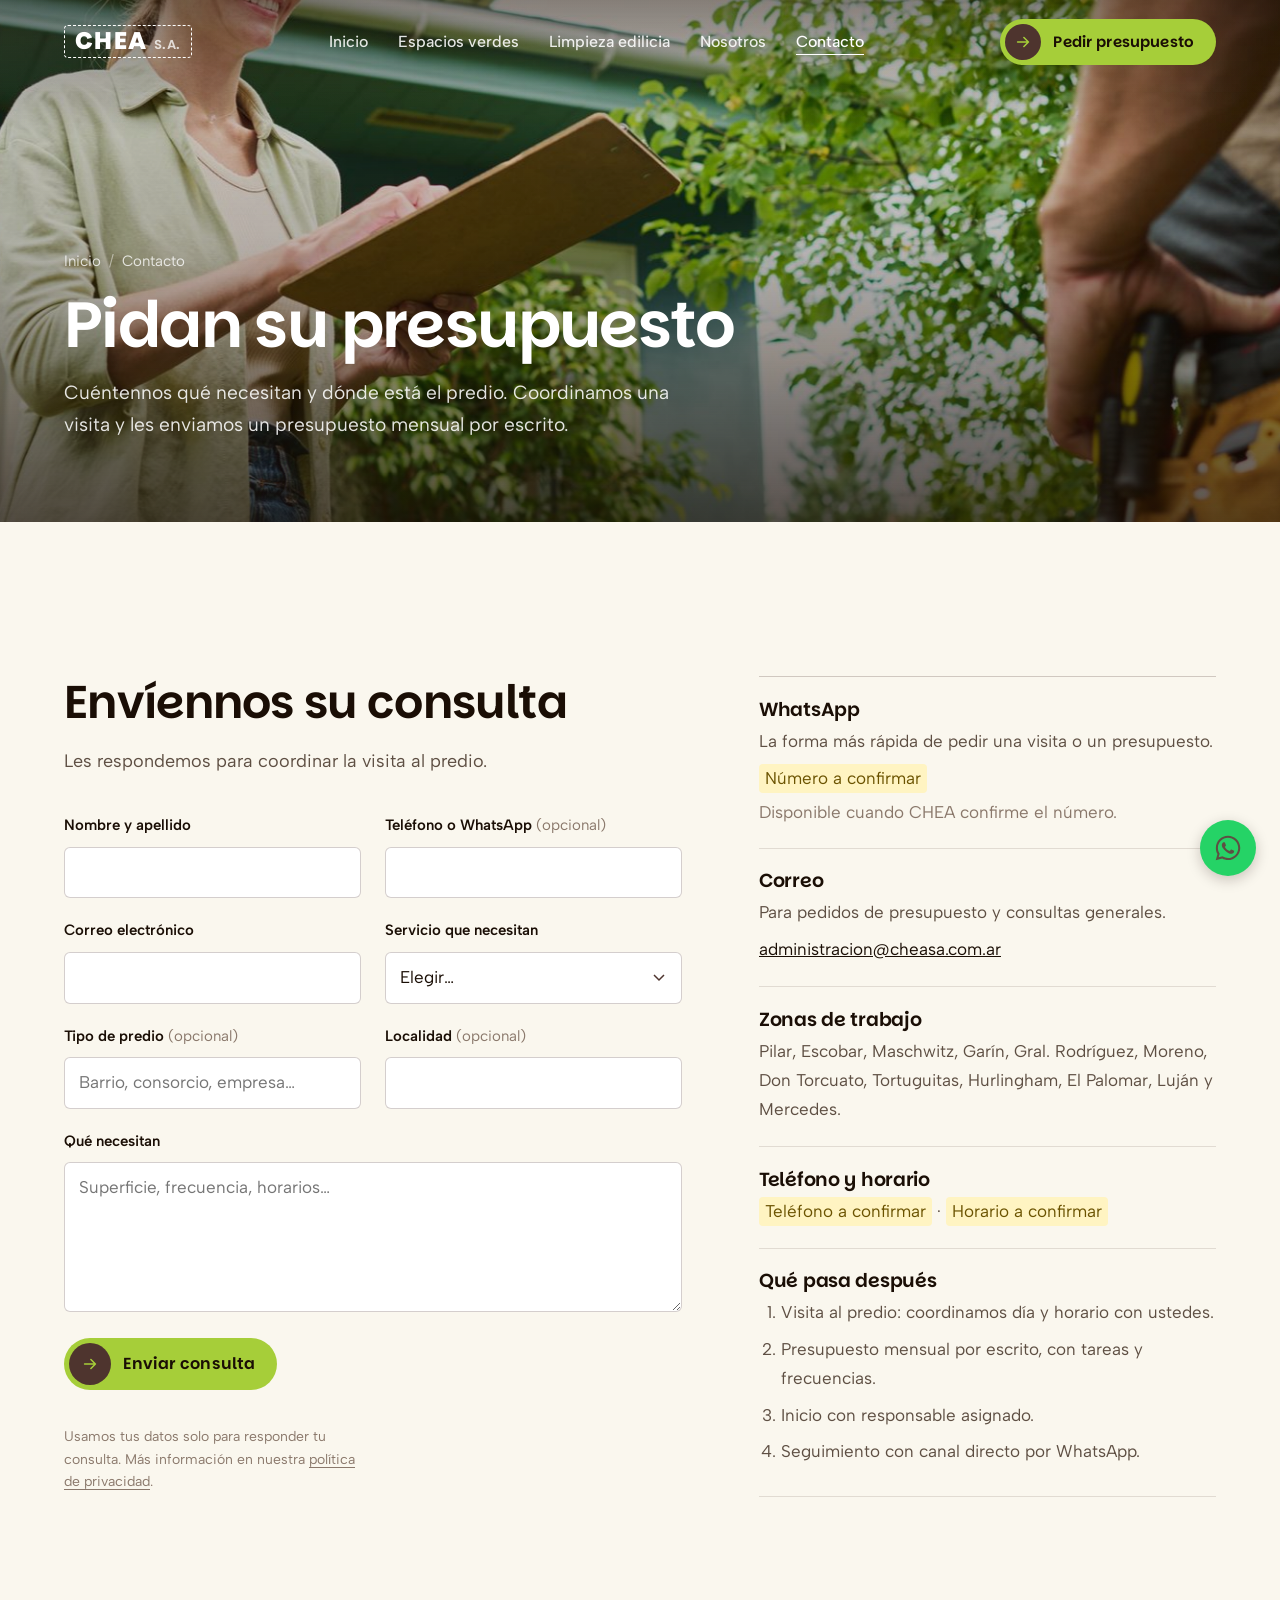
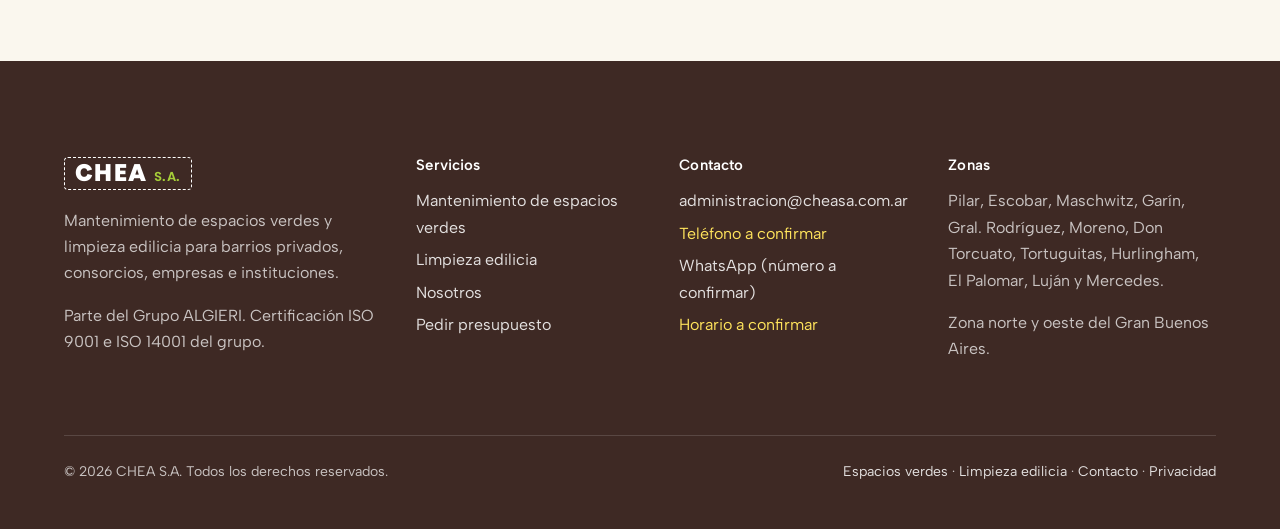
==== commit cd7acf6e: "Política de privacidad (Ley 25.326), aviso en el formulario y link en el pie Co-Authored-By: Claude " ====
--- a/contacto/index.html
+++ b/contacto/index.html
@@ -116,6 +116,7 @@
                         <div class="m-form__actions">
                             <button type="submit" class="btn-one"><i aria-hidden="true"><svg viewBox="0 0 20 20" width="18" height="18" aria-hidden="true" focusable="false"><path d="M4 10h11M11 5l5 5-5 5" fill="none" stroke="currentColor" stroke-width="1.7" stroke-linecap="round" stroke-linejoin="round"/></svg></i><span class="txt">Enviar consulta</span></button>
                         </div>
+                        <p class="m-note chea-form-privacy">Usamos tus datos solo para responder tu consulta. Más información en nuestra <a href="/privacidad/">política de privacidad</a>.</p>
                         <p id="chea-form-msg" class="chea-form-msg" role="status" hidden></p>
                     </form>
                 </div>
@@ -189,7 +190,7 @@
             </div>
             <div class="m-footer__bottom">
                 <p>© 2026 CHEA S.A. Todos los derechos reservados.</p>
-                <p><a href="/espacios-verdes/">Espacios verdes</a> · <a href="/limpieza/">Limpieza edilicia</a> · <a href="/contacto/">Contacto</a></p>
+                <p><a href="/espacios-verdes/">Espacios verdes</a> · <a href="/limpieza/">Limpieza edilicia</a> · <a href="/contacto/">Contacto</a> · <a href="/privacidad/">Privacidad</a></p>
             </div>
         </div>
     </footer>
--- a/assets/css/chea-min.css
+++ b/assets/css/chea-min.css
@@ -1438,3 +1438,11 @@
 /* Formulario: campo trampa oculto y mensaje de error */
 .chea-hp{position:absolute!important;left:-9999px!important;width:1px;height:1px;overflow:hidden}
 .chea-form-msg.is-error{color:#A3322A}
+
+/* Política de privacidad */
+.chea-legal{max-width:760px}
+.chea-legal h2{font-size:clamp(20px,2.2vw,24px);margin:40px 0 12px}
+.chea-legal p{margin:0 0 14px;line-height:1.7}
+.chea-legal a{text-decoration:underline;text-underline-offset:3px}
+.chea-form-privacy{margin-top:16px;font-size:14px}
+.chea-form-privacy a{text-decoration:underline;text-underline-offset:3px}
